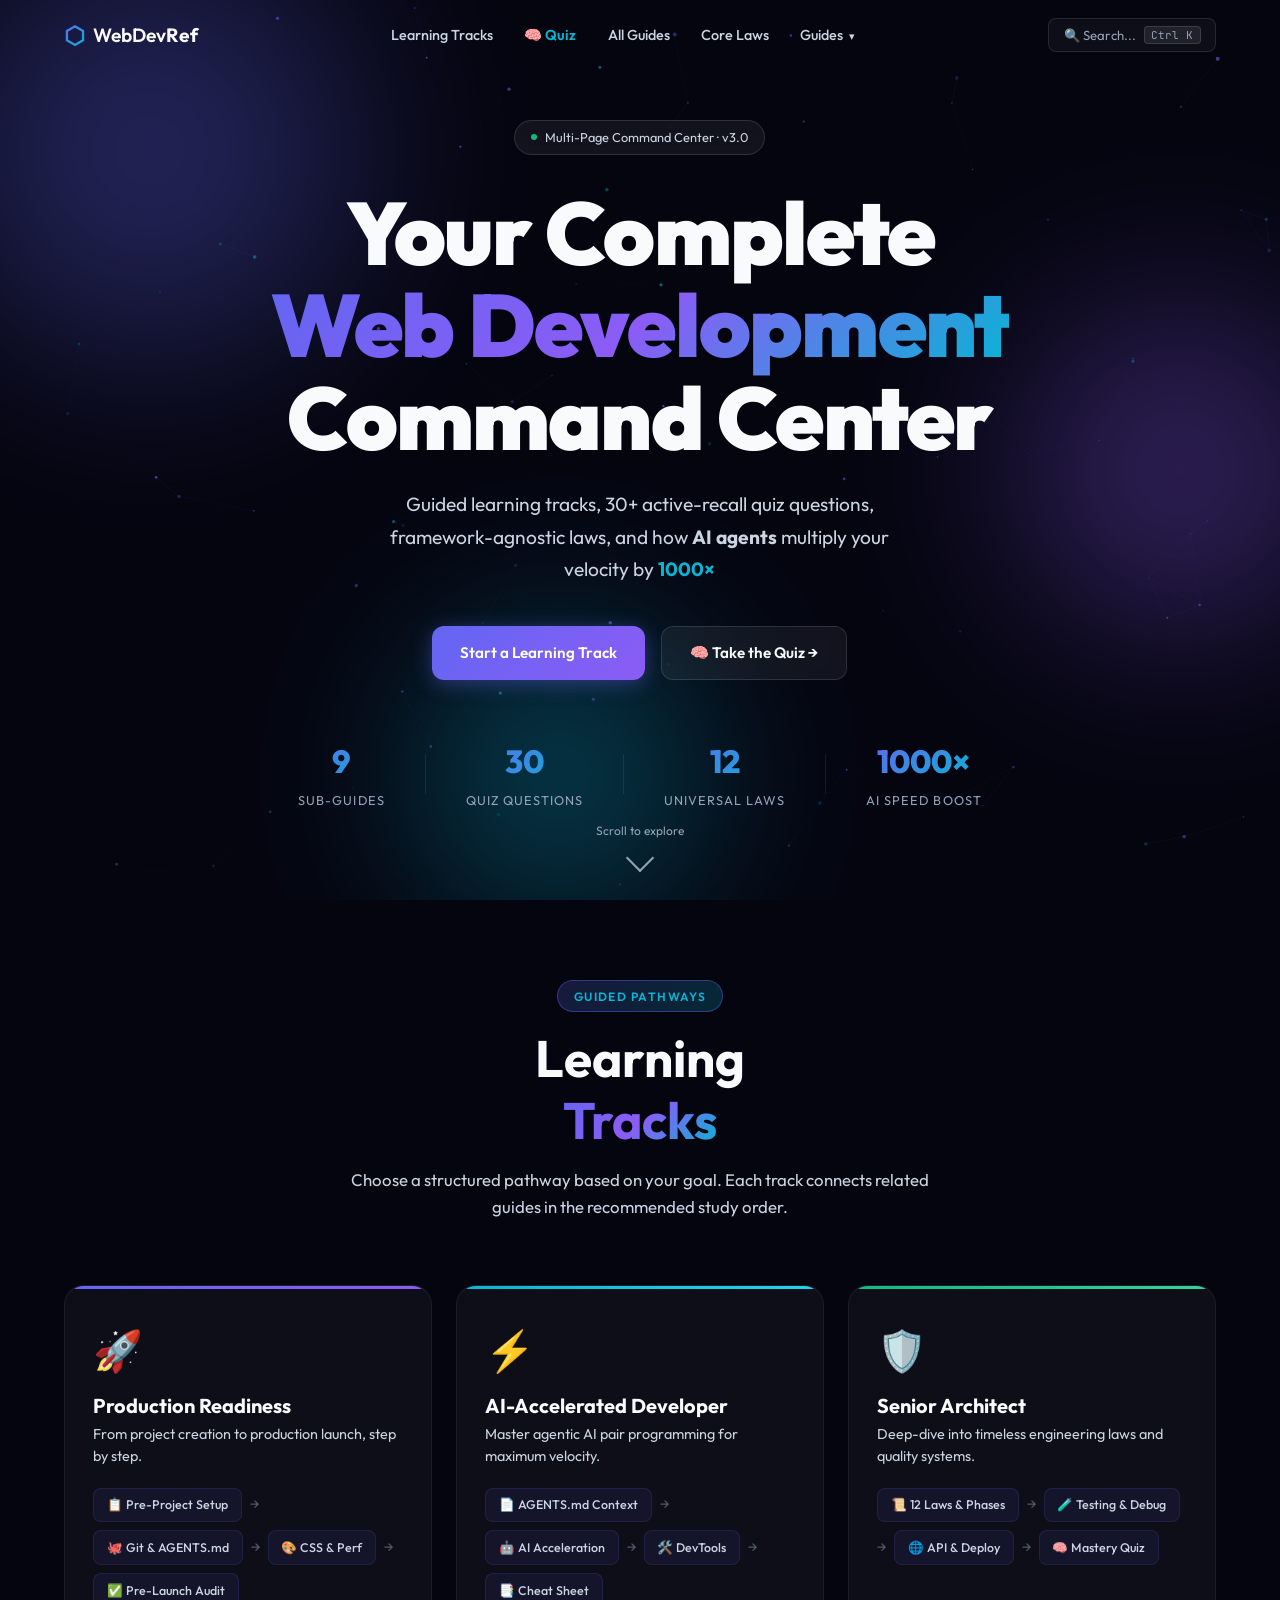
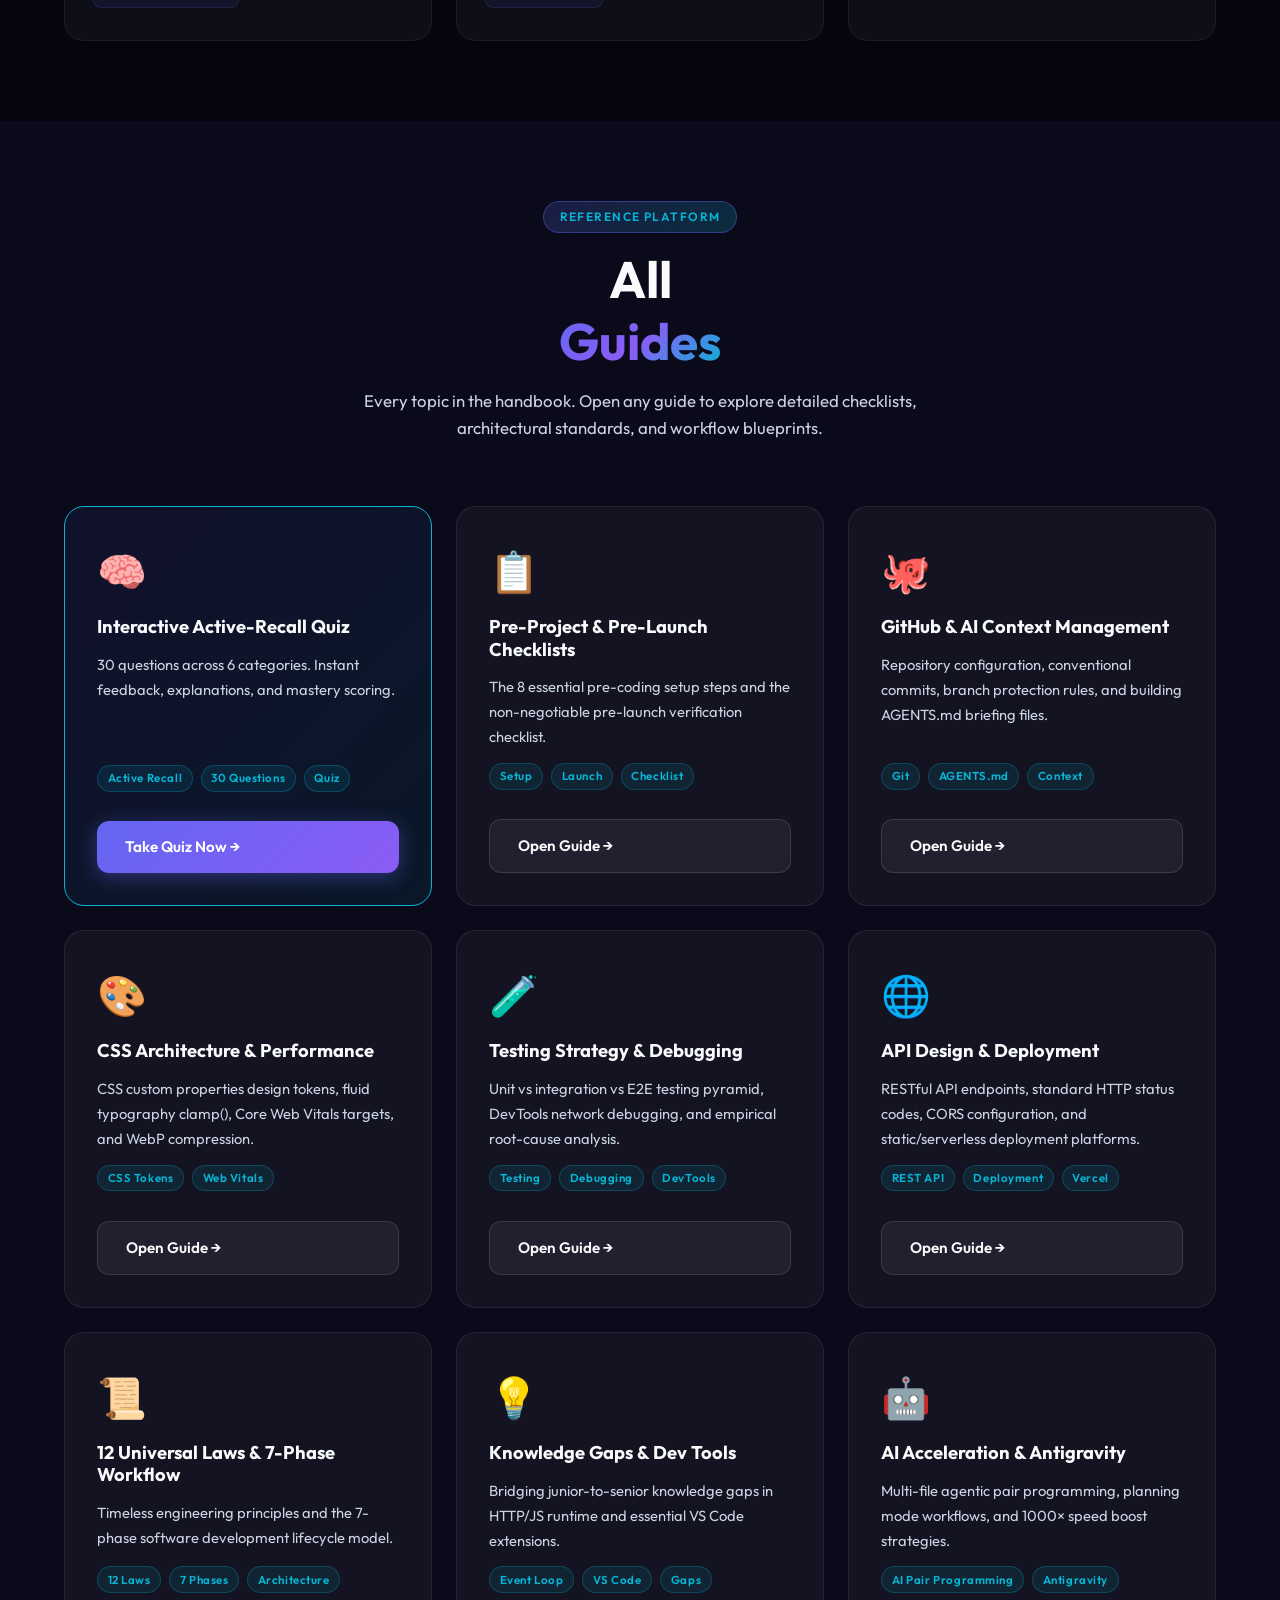
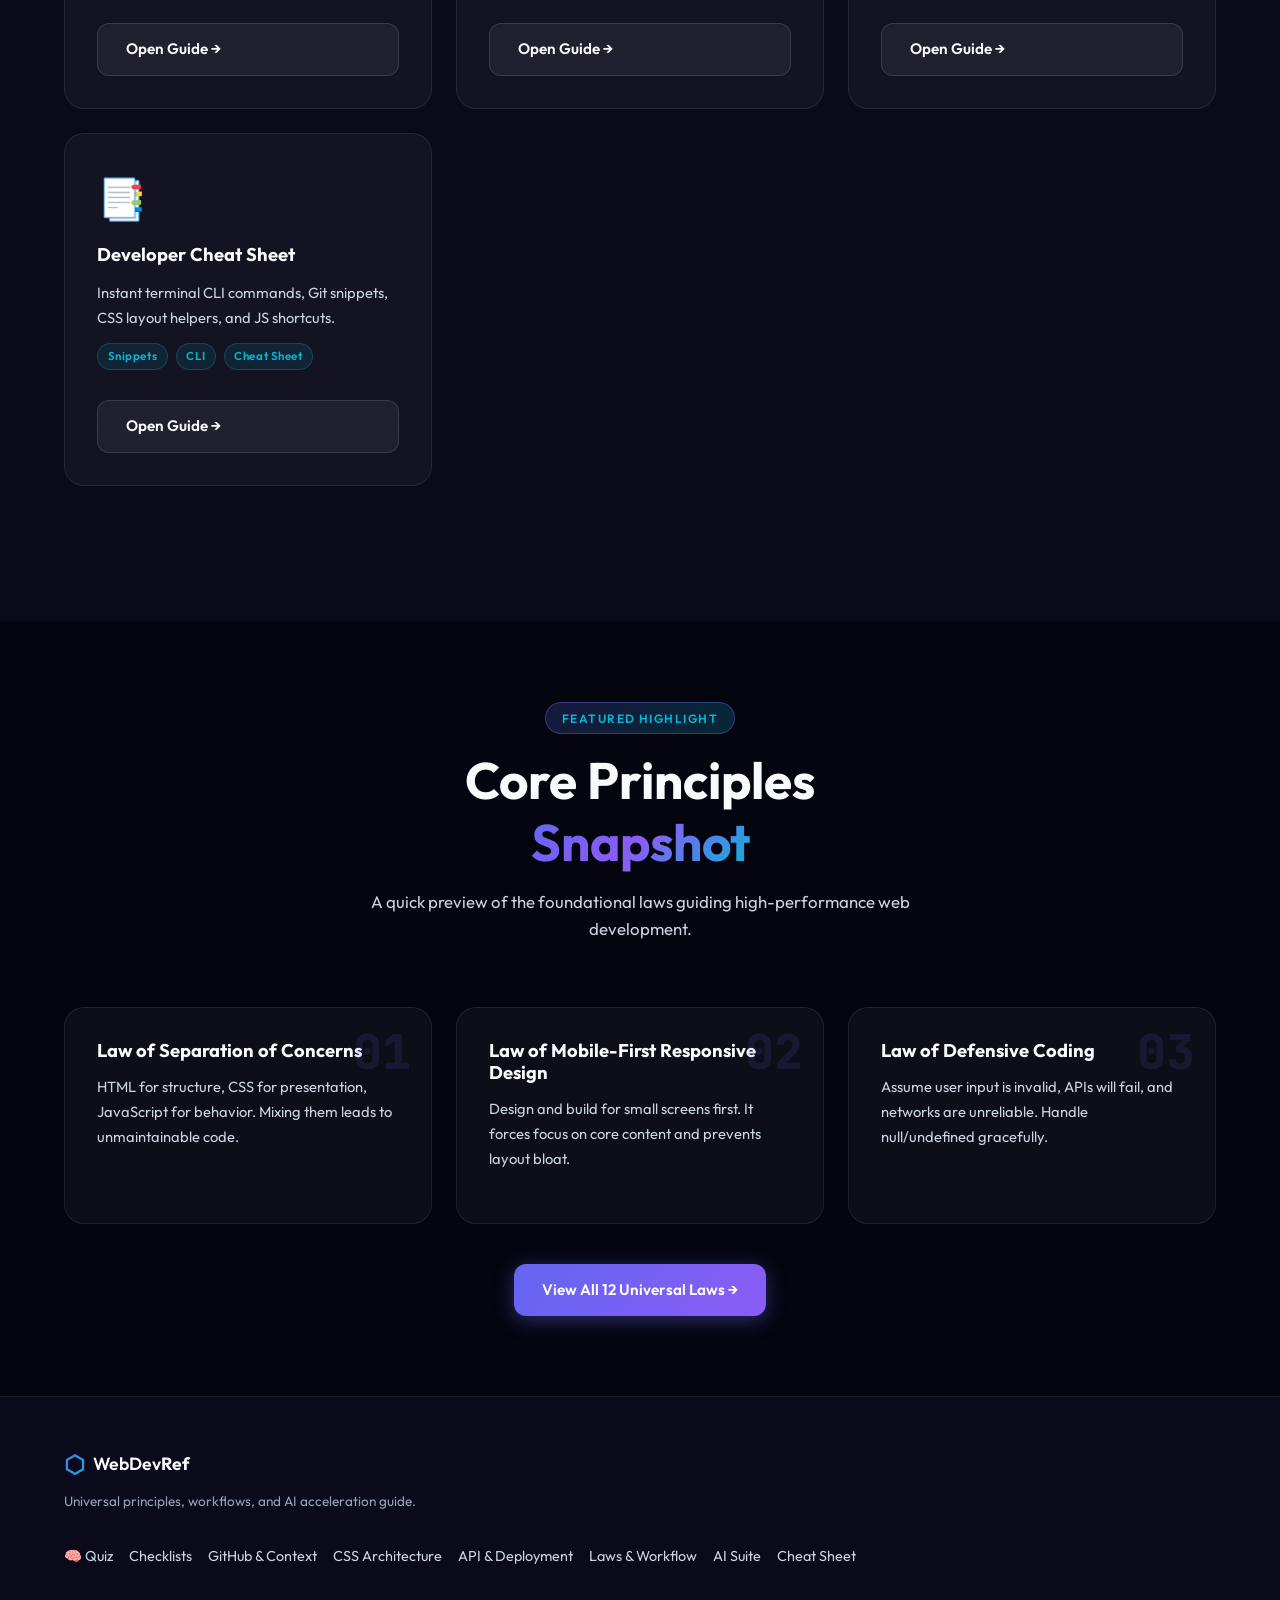
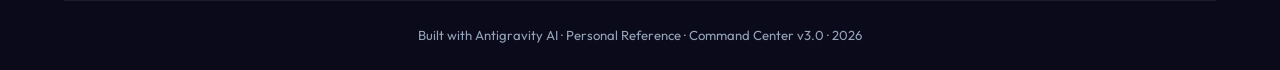
==== index.html @ d2b0ea89 "feat: IA 3.0 redesign - Learning Tracks, Command Palette (Ctrl+K), enhanced hub (fixes #17)" ====
<!DOCTYPE html>
<html lang="en">
<head>
  <meta charset="UTF-8" />
  <meta name="viewport" content="width=device-width, initial-scale=1.0" />
  <title>WebDev Reference | Your Complete Web Development Command Center</title>
  <meta name="description" content="A multi-page developer command center covering universal laws, guided learning tracks, interactive quizzes, and AI acceleration." />
  <link rel="preconnect" href="https://fonts.googleapis.com" />
  <link rel="preconnect" href="https://fonts.gstatic.com" crossorigin />
  <link href="https://fonts.googleapis.com/css2?family=Outfit:wght@300;400;500;600;700;800;900&family=JetBrains+Mono:wght@400;500;700&display=swap" rel="stylesheet" />
  <link rel="stylesheet" href="css/style.css" />
</head>
<body>

  <!-- ─── NAVIGATION ─────────────────────────────────────────────── -->
  <nav class="navbar" id="navbar">
    <div class="nav-inner">
      <a href="#hero" class="nav-logo">
        <span class="logo-icon">⬡</span>
        <span>WebDev<strong>Ref</strong></span>
      </a>
      <ul class="nav-links" id="navLinks">
        <li><a href="#tracks" class="nav-link">Learning Tracks</a></li>
        <li><a href="pages/quiz.html" class="nav-link" style="color: var(--accent-cyan); font-weight: 600;">🧠 Quiz</a></li>
        <li><a href="#directories" class="nav-link">All Guides</a></li>
        <li><a href="#highlights" class="nav-link">Core Laws</a></li>

        <li class="nav-item-dropdown">
          <a href="#" class="nav-link dropdown-toggle">Guides <span class="dropdown-arrow">▾</span></a>
          <ul class="dropdown-menu">
            <li><a href="pages/checklists.html" class="dropdown-item">Checklists</a></li>
            <li><a href="pages/github-context.html" class="dropdown-item">GitHub &amp; AI Context</a></li>
            <li><a href="pages/css-performance.html" class="dropdown-item">CSS &amp; Performance</a></li>
            <li><a href="pages/testing-debugging.html" class="dropdown-item">Testing &amp; Debugging</a></li>
            <li><a href="pages/api-deployment.html" class="dropdown-item">API &amp; Deployment</a></li>
            <li><a href="pages/laws-workflow.html" class="dropdown-item">Laws &amp; Workflow</a></li>
            <li><a href="pages/gaps-devtools.html" class="dropdown-item">Gaps &amp; DevTools</a></li>
            <li><a href="pages/ai-acceleration.html" class="dropdown-item">AI &amp; Antigravity</a></li>
            <li><a href="pages/cheatsheet.html" class="dropdown-item">Cheat Sheet</a></li>
          </ul>
        </li>
      </ul>
      <button class="cmd-palette-trigger" id="cmdPaletteTrigger" aria-label="Open Command Palette">
        <span>🔍 Search...</span>
        <kbd>Ctrl K</kbd>
      </button>
      <button class="hamburger" id="hamburger" aria-label="Toggle Menu">
        <span></span><span></span><span></span>
      </button>
    </div>
  </nav>

  <!-- ─── COMMAND PALETTE OVERLAY ─── -->
  <div class="cmd-overlay" id="cmdOverlay">
    <div class="cmd-modal">
      <div class="cmd-search-row">
        <span class="cmd-search-icon">🔍</span>
        <input type="text" id="cmdSearchInput" class="cmd-search-input" placeholder="Search guides, laws, quiz topics, cheat sheet..." autocomplete="off" />
        <kbd class="cmd-kbd-esc">Esc</kbd>
      </div>
      <div class="cmd-results" id="cmdResults">
        <!-- Dynamically populated -->
      </div>
    </div>
  </div>

  <!-- ─── HERO ──────────────────────────────────────────────────── -->
  <section class="hero" id="hero">
    <div class="hero-bg">
      <div class="hero-orb orb1"></div>
      <div class="hero-orb orb2"></div>
      <div class="hero-orb orb3"></div>
      <canvas id="particleCanvas"></canvas>
    </div>
    <div class="hero-content">
      <div class="hero-badge">
        <span class="badge-dot"></span>
        Multi-Page Command Center · v3.0
      </div>
      <h1 class="hero-title">
        Your Complete<br/>
        <span class="gradient-text">Web Development</span><br/>
        Command Center
      </h1>
      <p class="hero-subtitle">
        Guided learning tracks, 30+ active-recall quiz questions, framework-agnostic laws,
        and how <strong>AI agents</strong> multiply your velocity by <span class="highlight-num">1000×</span>
      </p>
      <div class="hero-cta">
        <a href="#tracks" class="btn btn-primary">Start a Learning Track</a>
        <a href="pages/quiz.html" class="btn btn-ghost">🧠 Take the Quiz →</a>
      </div>
      <div class="hero-stats">
        <div class="stat"><span class="stat-num">9</span><span class="stat-label">Sub-Guides</span></div>
        <div class="stat-divider"></div>
        <div class="stat"><span class="stat-num">30</span><span class="stat-label">Quiz Questions</span></div>
        <div class="stat-divider"></div>
        <div class="stat"><span class="stat-num">12</span><span class="stat-label">Universal Laws</span></div>
        <div class="stat-divider"></div>
        <div class="stat"><span class="stat-num">1000×</span><span class="stat-label">AI Speed Boost</span></div>
      </div>
    </div>
    <div class="scroll-indicator">
      <span>Scroll to explore</span>
      <div class="scroll-arrow"></div>
    </div>
  </section>

  <!-- ─── GUIDED LEARNING TRACKS ─── -->
  <section class="section" id="tracks">
    <div class="container">
      <div class="section-header">
        <span class="section-tag">Guided Pathways</span>
        <h2 class="section-title">Learning<br/><span class="gradient-text">Tracks</span></h2>
        <p class="section-subtitle">Choose a structured pathway based on your goal. Each track connects related guides in the recommended study order.</p>
      </div>

      <div class="tracks-grid">

        <div class="track-card track-production">
          <div class="track-icon">🚀</div>
          <h3 class="track-title">Production Readiness</h3>
          <p class="track-desc">From project creation to production launch, step by step.</p>
          <div class="track-steps">
            <a href="pages/checklists.html" class="track-step">📋 Pre-Project Setup</a>
            <span class="track-arrow">→</span>
            <a href="pages/github-context.html" class="track-step">🐙 Git &amp; AGENTS.md</a>
            <span class="track-arrow">→</span>
            <a href="pages/css-performance.html" class="track-step">🎨 CSS &amp; Perf</a>
            <span class="track-arrow">→</span>
            <a href="pages/checklists.html" class="track-step">✅ Pre-Launch Audit</a>
          </div>
        </div>

        <div class="track-card track-ai">
          <div class="track-icon">⚡</div>
          <h3 class="track-title">AI-Accelerated Developer</h3>
          <p class="track-desc">Master agentic AI pair programming for maximum velocity.</p>
          <div class="track-steps">
            <a href="pages/github-context.html" class="track-step">📄 AGENTS.md Context</a>
            <span class="track-arrow">→</span>
            <a href="pages/ai-acceleration.html" class="track-step">🤖 AI Acceleration</a>
            <span class="track-arrow">→</span>
            <a href="pages/gaps-devtools.html" class="track-step">🛠️ DevTools</a>
            <span class="track-arrow">→</span>
            <a href="pages/cheatsheet.html" class="track-step">📑 Cheat Sheet</a>
          </div>
        </div>

        <div class="track-card track-architect">
          <div class="track-icon">🛡️</div>
          <h3 class="track-title">Senior Architect</h3>
          <p class="track-desc">Deep-dive into timeless engineering laws and quality systems.</p>
          <div class="track-steps">
            <a href="pages/laws-workflow.html" class="track-step">📜 12 Laws &amp; Phases</a>
            <span class="track-arrow">→</span>
            <a href="pages/testing-debugging.html" class="track-step">🧪 Testing &amp; Debug</a>
            <span class="track-arrow">→</span>
            <a href="pages/api-deployment.html" class="track-step">🌐 API &amp; Deploy</a>
            <span class="track-arrow">→</span>
            <a href="pages/quiz.html" class="track-step">🧠 Mastery Quiz</a>
          </div>
        </div>

      </div>
    </div>
  </section>

  <!-- ─── TOPIC DIRECTORY HUB ────────────────────────────────────── -->
  <section class="section section-alt" id="directories">
    <div class="container">
      <div class="section-header">
        <span class="section-tag">Reference Platform</span>
        <h2 class="section-title">All<br/><span class="gradient-text">Guides</span></h2>
        <p class="section-subtitle">Every topic in the handbook. Open any guide to explore detailed checklists, architectural standards, and workflow blueprints.</p>
      </div>

      <div class="preproject-grid">

        <div class="pp-card" data-step="00" style="border-color: var(--accent-cyan); background: linear-gradient(135deg, rgba(99,102,241,0.08), rgba(6,182,212,0.08));">
          <div class="pp-icon">🧠</div>
          <h3>Interactive Active-Recall Quiz</h3>
          <p>30 questions across 6 categories. Instant feedback, explanations, and mastery scoring.</p>
          <div class="pp-tags"><span>Active Recall</span><span>30 Questions</span><span>Quiz</span></div>
          <a href="pages/quiz.html" class="btn btn-primary" style="margin-top: 1rem;">Take Quiz Now →</a>
        </div>

        <div class="pp-card" data-step="01">
          <div class="pp-icon">📋</div>
          <h3>Pre-Project &amp; Pre-Launch Checklists</h3>
          <p>The 8 essential pre-coding setup steps and the non-negotiable pre-launch verification checklist.</p>
          <div class="pp-tags"><span>Setup</span><span>Launch</span><span>Checklist</span></div>
          <a href="pages/checklists.html" class="btn btn-ghost" style="margin-top: 1rem;">Open Guide →</a>
        </div>

        <div class="pp-card" data-step="02">
          <div class="pp-icon">🐙</div>
          <h3>GitHub &amp; AI Context Management</h3>
          <p>Repository configuration, conventional commits, branch protection rules, and building AGENTS.md briefing files.</p>
          <div class="pp-tags"><span>Git</span><span>AGENTS.md</span><span>Context</span></div>
          <a href="pages/github-context.html" class="btn btn-ghost" style="margin-top: 1rem;">Open Guide →</a>
        </div>

        <div class="pp-card" data-step="03">
          <div class="pp-icon">🎨</div>
          <h3>CSS Architecture &amp; Performance</h3>
          <p>CSS custom properties design tokens, fluid typography clamp(), Core Web Vitals targets, and WebP compression.</p>
          <div class="pp-tags"><span>CSS Tokens</span><span>Web Vitals</span></div>
          <a href="pages/css-performance.html" class="btn btn-ghost" style="margin-top: 1rem;">Open Guide →</a>
        </div>

        <div class="pp-card" data-step="04">
          <div class="pp-icon">🧪</div>
          <h3>Testing Strategy &amp; Debugging</h3>
          <p>Unit vs integration vs E2E testing pyramid, DevTools network debugging, and empirical root-cause analysis.</p>
          <div class="pp-tags"><span>Testing</span><span>Debugging</span><span>DevTools</span></div>
          <a href="pages/testing-debugging.html" class="btn btn-ghost" style="margin-top: 1rem;">Open Guide →</a>
        </div>

        <div class="pp-card" data-step="05">
          <div class="pp-icon">🌐</div>
          <h3>API Design &amp; Deployment</h3>
          <p>RESTful API endpoints, standard HTTP status codes, CORS configuration, and static/serverless deployment platforms.</p>
          <div class="pp-tags"><span>REST API</span><span>Deployment</span><span>Vercel</span></div>
          <a href="pages/api-deployment.html" class="btn btn-ghost" style="margin-top: 1rem;">Open Guide →</a>
        </div>

        <div class="pp-card" data-step="06">
          <div class="pp-icon">📜</div>
          <h3>12 Universal Laws &amp; 7-Phase Workflow</h3>
          <p>Timeless engineering principles and the 7-phase software development lifecycle model.</p>
          <div class="pp-tags"><span>12 Laws</span><span>7 Phases</span><span>Architecture</span></div>
          <a href="pages/laws-workflow.html" class="btn btn-ghost" style="margin-top: 1rem;">Open Guide →</a>
        </div>

        <div class="pp-card" data-step="07">
          <div class="pp-icon">💡</div>
          <h3>Knowledge Gaps &amp; Dev Tools</h3>
          <p>Bridging junior-to-senior knowledge gaps in HTTP/JS runtime and essential VS Code extensions.</p>
          <div class="pp-tags"><span>Event Loop</span><span>VS Code</span><span>Gaps</span></div>
          <a href="pages/gaps-devtools.html" class="btn btn-ghost" style="margin-top: 1rem;">Open Guide →</a>
        </div>

        <div class="pp-card" data-step="08">
          <div class="pp-icon">🤖</div>
          <h3>AI Acceleration &amp; Antigravity</h3>
          <p>Multi-file agentic pair programming, planning mode workflows, and 1000× speed boost strategies.</p>
          <div class="pp-tags"><span>AI Pair Programming</span><span>Antigravity</span></div>
          <a href="pages/ai-acceleration.html" class="btn btn-ghost" style="margin-top: 1rem;">Open Guide →</a>
        </div>

        <div class="pp-card" data-step="09">
          <div class="pp-icon">📑</div>
          <h3>Developer Cheat Sheet</h3>
          <p>Instant terminal CLI commands, Git snippets, CSS layout helpers, and JS shortcuts.</p>
          <div class="pp-tags"><span>Snippets</span><span>CLI</span><span>Cheat Sheet</span></div>
          <a href="pages/cheatsheet.html" class="btn btn-ghost" style="margin-top: 1rem;">Open Guide →</a>
        </div>

      </div>
    </div>
  </section>

  <!-- ─── CORE LAWS HIGHLIGHT ─── -->
  <section class="section" id="highlights">
    <div class="container">
      <div class="section-header">
        <span class="section-tag">Featured Highlight</span>
        <h2 class="section-title">Core Principles<br/><span class="gradient-text">Snapshot</span></h2>
        <p class="section-subtitle">A quick preview of the foundational laws guiding high-performance web development.</p>
      </div>

      <div class="laws-grid">
        <div class="law-card">
          <div class="law-num">01</div>
          <h3>Law of Separation of Concerns</h3>
          <p>HTML for structure, CSS for presentation, JavaScript for behavior. Mixing them leads to unmaintainable code.</p>
        </div>

        <div class="law-card">
          <div class="law-num">02</div>
          <h3>Law of Mobile-First Responsive Design</h3>
          <p>Design and build for small screens first. It forces focus on core content and prevents layout bloat.</p>
        </div>

        <div class="law-card">
          <div class="law-num">03</div>
          <h3>Law of Defensive Coding</h3>
          <p>Assume user input is invalid, APIs will fail, and networks are unreliable. Handle null/undefined gracefully.</p>
        </div>
      </div>

      <div style="text-align: center; margin-top: 2.5rem;">
        <a href="pages/laws-workflow.html" class="btn btn-primary">View All 12 Universal Laws →</a>
      </div>
    </div>
  </section>

  <footer class="footer">
    <div class="container">
      <div class="footer-inner">
        <div class="footer-brand">
          <a href="#hero" class="nav-logo">
            <span class="logo-icon">⬡</span>
            <span>WebDev<strong>Ref</strong></span>
          </a>
          <p>Universal principles, workflows, and AI acceleration guide.</p>
        </div>
        <div class="footer-links">
          <a href="pages/quiz.html">🧠 Quiz</a>
          <a href="pages/checklists.html">Checklists</a>
          <a href="pages/github-context.html">GitHub &amp; Context</a>
          <a href="pages/css-performance.html">CSS Architecture</a>
          <a href="pages/api-deployment.html">API &amp; Deployment</a>
          <a href="pages/laws-workflow.html">Laws &amp; Workflow</a>
          <a href="pages/ai-acceleration.html">AI Suite</a>
          <a href="pages/cheatsheet.html">Cheat Sheet</a>
        </div>
      </div>
      <div class="footer-bottom">
        <p>Built with Antigravity AI · Personal Reference · Command Center v3.0 · <span id="year"></span></p>
      </div>
    </div>
  </footer>

  <button id="backToTop" class="back-to-top" aria-label="Back to Top">↑</button>
  <div id="toastContainer" class="toast-container"></div>
  <script src="js/script.js"></script>
</body>
</html>
---- css/style.css ----
/* ============================================================
   CSS RESET & CUSTOM PROPERTIES
   ============================================================ */
*, *::before, *::after {
  box-sizing: border-box;
  margin: 0;
  padding: 0;
}

/* Keyboard Focus Accessibility */
a:focus-visible,
button:focus-visible,
.btn:focus-visible,
.nav-link:focus-visible,
.dropdown-item:focus-visible {
  outline: 2px solid var(--accent-cyan);
  outline-offset: 3px;
  border-radius: 4px;
}

:root {
  /* Colour palette */
  --bg-primary: #050510;
  --bg-secondary: #0a0a1a;
  --bg-card: rgba(255,255,255,0.04);
  --bg-card-hover: rgba(255,255,255,0.08);
  --border: rgba(255,255,255,0.08);
  --border-hover: rgba(255,255,255,0.2);

  /* Accent gradient */
  --grad-start: #6366f1;  /* indigo */
  --grad-mid:   #8b5cf6;  /* violet */
  --grad-end:   #06b6d4;  /* cyan */

  --accent-primary: #6366f1;
  --accent-secondary: #8b5cf6;
  --accent-cyan: #06b6d4;
  --accent-green: #10b981;
  --accent-amber: #f59e0b;
  --accent-red: #ef4444;

  /* Text (WCAG AA Compliant Contrast) */
  --text-primary: #f8fafc;
  --text-secondary: #cbd5e1;
  --text-muted: #94a3b8;

  /* Spacing */
  --section-padding: 5rem 0;
  --container-width: 1200px;

  /* Radius */
  --radius-sm: 8px;
  --radius-md: 12px;
  --radius-lg: 20px;
  --radius-xl: 32px;

  /* Shadows */
  --shadow-glow: 0 0 40px rgba(99,102,241,0.15);
  --shadow-card: 0 4px 24px rgba(0,0,0,0.4);
}

html {
  scroll-behavior: smooth;
  font-size: 16px;
}

body {
  font-family: 'Outfit', sans-serif;
  background-color: var(--bg-primary);
  color: var(--text-primary);
  line-height: 1.6;
  overflow-x: hidden;
}

/* ============================================================
   TYPOGRAPHY
   ============================================================ */
h1,h2,h3,h4,h5,h6 {
  line-height: 1.2;
  font-weight: 700;
}

code {
  font-family: 'JetBrains Mono', monospace;
  background: rgba(99,102,241,0.15);
  color: var(--accent-cyan);
  padding: 2px 6px;
  border-radius: 4px;
  font-size: 0.85em;
}

.gradient-text {
  background: linear-gradient(135deg, var(--grad-start), var(--grad-mid), var(--grad-end));
  -webkit-background-clip: text;
  background-clip: text;
  -webkit-text-fill-color: transparent;
}

/* ============================================================
   LAYOUT UTILITIES
   ============================================================ */
.container {
  max-width: var(--container-width);
  margin: 0 auto;
  padding: 0 1.5rem;
}

.section {
  padding: var(--section-padding);
  position: relative;
}

.section-alt {
  background: var(--bg-secondary);
}

/* Card Equal-Height Grid Alignment */
.pp-card,
.law-card,
.perf-card,
.debug-card,
.api-card,
.deploy-env-card,
.deploy-platform-card,
.cs-card,
.gap-category,
.tool-category,
.pillar-card {
  display: flex;
  flex-direction: column;
  height: 100%;
}

.section-header {
  text-align: center;
  margin-bottom: 4rem;
}

.section-tag {
  display: inline-block;
  background: linear-gradient(135deg, rgba(99,102,241,0.2), rgba(6,182,212,0.2));
  border: 1px solid rgba(99,102,241,0.4);
  color: var(--accent-cyan);
  font-size: 0.75rem;
  font-weight: 600;
  letter-spacing: 0.12em;
  text-transform: uppercase;
  padding: 0.35rem 1rem;
  border-radius: 100px;
  margin-bottom: 1rem;
}

.section-title {
  font-size: clamp(2rem, 4vw, 3.2rem);
  margin-bottom: 1rem;
}

.section-subtitle {
  color: var(--text-secondary);
  max-width: 600px;
  margin: 0 auto;
  font-size: 1.05rem;
}

/* ============================================================
   NAVIGATION
   ============================================================ */
.navbar {
  position: fixed;
  top: 0;
  left: 0;
  right: 0;
  z-index: 1000;
  padding: 1rem 0;
  transition: background 0.3s, backdrop-filter 0.3s, border-bottom 0.3s;
}

.navbar.scrolled {
  background: rgba(5,5,16,0.85);
  backdrop-filter: blur(20px);
  border-bottom: 1px solid var(--border);
}

.nav-inner {
  max-width: var(--container-width);
  margin: 0 auto;
  padding: 0 1.5rem;
  display: flex;
  align-items: center;
  justify-content: space-between;
  gap: 2rem;
}

.nav-logo {
  text-decoration: none;
  color: var(--text-primary);
  font-size: 1.2rem;
  font-weight: 600;
  display: flex;
  align-items: center;
  gap: 0.5rem;
}

.logo-icon {
  font-size: 1.5rem;
  background: linear-gradient(135deg, var(--grad-start), var(--grad-end));
  -webkit-background-clip: text;
  background-clip: text;
  -webkit-text-fill-color: transparent;
}

.nav-links {
  display: flex;
  list-style: none;
  gap: 0.25rem;
}

.nav-link {
  text-decoration: none;
  color: var(--text-secondary);
  font-size: 0.9rem;
  font-weight: 500;
  padding: 0.5rem 0.85rem;
  border-radius: 8px;
  transition: color 0.2s, background 0.2s;
}

.nav-link:hover, .nav-link.active {
  color: var(--text-primary);
  background: rgba(255,255,255,0.07);
}

/* Quick Search Input */
.nav-search {
  position: relative;
  display: flex;
  align-items: center;
}

.nav-search input {
  background: rgba(255, 255, 255, 0.06);
  border: 1px solid var(--border);
  color: var(--text-primary);
  font-family: inherit;
  font-size: 0.85rem;
  padding: 0.45rem 0.85rem;
  border-radius: 100px;
  outline: none;
  width: 170px;
  transition: width 0.3s ease, border-color 0.3s ease, background 0.3s ease;
}

.nav-search input:focus {
  width: 220px;
  border-color: var(--accent-cyan);
  background: rgba(255, 255, 255, 0.1);
  box-shadow: 0 0 15px rgba(6, 182, 212, 0.2);
}

/* Copy Code Button */
.pp-code-block, pre {
  position: relative;
}

.copy-code-btn {
  position: absolute;
  top: 0.5rem;
  right: 0.5rem;
  background: rgba(255, 255, 255, 0.08);
  border: 1px solid var(--border);
  color: var(--text-secondary);
  font-size: 0.72rem;
  font-family: inherit;
  padding: 0.25rem 0.6rem;
  border-radius: 6px;
  cursor: pointer;
  transition: background 0.2s, color 0.2s, border-color 0.2s;
  z-index: 5;
}

.copy-code-btn:hover {
  background: rgba(99, 102, 241, 0.2);
  color: var(--text-primary);
  border-color: var(--accent-primary);
}

.copy-code-btn.copied {
  background: rgba(16, 185, 129, 0.2);
  color: var(--accent-green);
  border-color: var(--accent-green);
}

/* Floating Back to Top Button */
.back-to-top {
  position: fixed;
  bottom: 2rem;
  right: 2rem;
  width: 44px;
  height: 44px;
  border-radius: 50%;
  background: rgba(10, 10, 26, 0.9);
  backdrop-filter: blur(15px);
  border: 1px solid var(--border);
  color: var(--accent-cyan);
  font-size: 1.25rem;
  font-weight: 700;
  cursor: pointer;
  display: flex;
  align-items: center;
  justify-content: center;
  opacity: 0;
  visibility: hidden;
  transform: translateY(15px);
  transition: opacity 0.3s ease, transform 0.3s ease, border-color 0.3s ease, background 0.3s ease;
  z-index: 999;
  box-shadow: 0 4px 20px rgba(0,0,0,0.5);
}

.back-to-top.visible {
  opacity: 1;
  visibility: visible;
  transform: translateY(0);
}

.back-to-top:hover {
  border-color: var(--accent-cyan);
  background: rgba(6, 182, 212, 0.15);
  box-shadow: var(--shadow-glow);
}

/* Toast Notifications */
.toast-container {
  position: fixed;
  bottom: 2rem;
  left: 2rem;
  display: flex;
  flex-direction: column;
  gap: 0.5rem;
  z-index: 2000;
  pointer-events: none;
}

.toast {
  background: rgba(10, 10, 26, 0.95);
  backdrop-filter: blur(20px);
  border: 1px solid var(--accent-cyan);
  color: var(--text-primary);
  font-size: 0.88rem;
  padding: 0.65rem 1.25rem;
  border-radius: 10px;
  box-shadow: 0 10px 30px rgba(0,0,0,0.5);
  animation: toastIn 0.3s cubic-bezier(0.4, 0, 0.2, 1);
  display: flex;
  align-items: center;
  gap: 0.5rem;
}

@keyframes toastIn {
  from { opacity: 0; transform: translateY(20px); }
  to { opacity: 1; transform: translateY(0); }
}

/* Dropdown Menu Styles */
.nav-item-dropdown {
  position: relative;
}

.dropdown-arrow {
  display: inline-block;
  font-size: 0.75em;
  margin-left: 0.2rem;
  transition: transform 0.2s ease;
}

.nav-item-dropdown:hover .dropdown-arrow {
  transform: rotate(180deg);
}

.dropdown-menu {
  position: absolute;
  top: 100%;
  left: 0;
  min-width: 210px;
  background: rgba(10, 10, 26, 0.96);
  backdrop-filter: blur(20px);
  -webkit-backdrop-filter: blur(20px);
  border: 1px solid var(--border);
  border-radius: var(--radius-md);
  padding: 0.5rem;
  list-style: none;
  display: flex;
  flex-direction: column;
  gap: 0.25rem;
  opacity: 0;
  visibility: hidden;
  transform: translateY(10px);
  transition: opacity 0.25s ease, transform 0.25s ease, visibility 0.25s ease;
  box-shadow: 0 10px 30px rgba(0,0,0,0.5);
  z-index: 1050;
}

.nav-item-dropdown:hover .dropdown-menu,
.nav-item-dropdown:focus-within .dropdown-menu {
  opacity: 1;
  visibility: visible;
  transform: translateY(0);
}

.dropdown-item {
  display: block;
  padding: 0.5rem 0.85rem;
  color: var(--text-secondary);
  text-decoration: none;
  font-size: 0.88rem;
  font-weight: 500;
  border-radius: 6px;
  transition: color 0.2s, background 0.2s;
}

.dropdown-item:hover {
  color: var(--text-primary);
  background: rgba(255,255,255,0.08);
}

.hamburger {
  display: none;
  flex-direction: column;
  justify-content: center;
  gap: 5px;
  background: rgba(255,255,255,0.05);
  border: 1px solid var(--border);
  border-radius: 8px;
  cursor: pointer;
  padding: 8px;
  z-index: 1051;
  width: 40px;
  height: 40px;
  transition: background 0.2s, border-color 0.2s;
}

.hamburger:hover {
  background: rgba(255,255,255,0.1);
  border-color: var(--border-hover);
}

.hamburger span {
  display: block;
  width: 20px;
  height: 2px;
  background: var(--text-primary);
  border-radius: 2px;
  transition: transform 0.3s ease, opacity 0.3s ease;
}

.hamburger.active span:nth-child(1) {
  transform: translateY(7px) rotate(45deg);
}
.hamburger.active span:nth-child(2) {
  opacity: 0;
}
.hamburger.active span:nth-child(3) {
  transform: translateY(-7px) rotate(-45deg);
}

/* ============================================================
   HERO SECTION
   ============================================================ */
.hero {
  min-height: 100vh;
  display: flex;
  flex-direction: column;
  align-items: center;
  justify-content: center;
  position: relative;
  overflow: hidden;
  text-align: center;
  padding: 6rem 1.5rem 4rem;
}

.hero-bg {
  position: absolute;
  inset: 0;
  overflow: hidden;
  pointer-events: none;
}

.hero-orb {
  position: absolute;
  border-radius: 50%;
  filter: blur(80px);
  opacity: 0.4;
  animation: orbFloat 12s ease-in-out infinite;
}

.orb1 {
  width: 500px;
  height: 500px;
  background: radial-gradient(circle, #6366f1, transparent);
  top: -100px;
  left: -100px;
  animation-delay: 0s;
}

.orb2 {
  width: 400px;
  height: 400px;
  background: radial-gradient(circle, #8b5cf6, transparent);
  top: 30%;
  right: -100px;
  animation-delay: -4s;
}

.orb3 {
  width: 350px;
  height: 350px;
  background: radial-gradient(circle, #06b6d4, transparent);
  bottom: -50px;
  left: 30%;
  animation-delay: -8s;
}

@keyframes orbFloat {
  0%, 100% { transform: translate(0, 0) scale(1); }
  33% { transform: translate(30px, -30px) scale(1.05); }
  66% { transform: translate(-20px, 20px) scale(0.95); }
}

#particleCanvas {
  position: absolute;
  inset: 0;
  width: 100%;
  height: 100%;
}

.hero-content {
  position: relative;
  z-index: 1;
  max-width: 800px;
}

.hero-badge {
  display: inline-flex;
  align-items: center;
  gap: 0.5rem;
  background: rgba(255,255,255,0.06);
  border: 1px solid rgba(255,255,255,0.12);
  padding: 0.4rem 1rem;
  border-radius: 100px;
  font-size: 0.8rem;
  color: var(--text-secondary);
  margin-bottom: 2rem;
  backdrop-filter: blur(10px);
}

.badge-dot {
  width: 6px;
  height: 6px;
  background: var(--accent-green);
  border-radius: 50%;
  animation: pulse 2s ease-in-out infinite;
}

@keyframes pulse {
  0%, 100% { opacity: 1; transform: scale(1); }
  50% { opacity: 0.5; transform: scale(0.8); }
}

.hero-title {
  font-size: clamp(2.8rem, 7vw, 5.5rem);
  font-weight: 900;
  line-height: 1.05;
  margin-bottom: 1.5rem;
  letter-spacing: -0.02em;
}

.hero-subtitle {
  font-size: clamp(1rem, 2vw, 1.2rem);
  color: var(--text-secondary);
  max-width: 560px;
  margin: 0 auto 2.5rem;
  line-height: 1.7;
}

.highlight-num {
  color: var(--accent-cyan);
  font-weight: 700;
}

.hero-cta {
  display: flex;
  gap: 1rem;
  justify-content: center;
  flex-wrap: wrap;
  margin-bottom: 3.5rem;
}

.btn {
  display: inline-flex;
  align-items: center;
  gap: 0.5rem;
  text-decoration: none;
  font-weight: 600;
  font-size: 0.95rem;
  padding: 0.85rem 1.75rem;
  border-radius: 12px;
  transition: all 0.25s;
  cursor: pointer;
  border: none;
}

.btn-primary {
  background: linear-gradient(135deg, var(--grad-start), var(--grad-mid));
  color: white;
  box-shadow: 0 4px 20px rgba(99,102,241,0.4);
}

.btn-primary:hover {
  transform: translateY(-2px);
  box-shadow: 0 8px 30px rgba(99,102,241,0.5);
}

.btn-ghost {
  background: rgba(255,255,255,0.06);
  border: 1px solid rgba(255,255,255,0.12);
  color: var(--text-primary);
  backdrop-filter: blur(10px);
}

.btn-ghost:hover {
  background: rgba(255,255,255,0.1);
  border-color: rgba(255,255,255,0.25);
  transform: translateY(-2px);
}

.hero-stats {
  display: flex;
  align-items: center;
  justify-content: center;
  gap: 2.5rem;
  flex-wrap: wrap;
}

.stat { text-align: center; }

.stat-num {
  display: block;
  font-size: 2rem;
  font-weight: 800;
  background: linear-gradient(135deg, var(--grad-start), var(--grad-end));
  -webkit-background-clip: text;
  background-clip: text;
  -webkit-text-fill-color: transparent;
}

.stat-label {
  font-size: 0.8rem;
  color: var(--text-muted);
  text-transform: uppercase;
  letter-spacing: 0.08em;
}

.stat-divider {
  width: 1px;
  height: 40px;
  background: var(--border);
}

.scroll-indicator {
  position: absolute;
  bottom: 2rem;
  left: 50%;
  transform: translateX(-50%);
  display: flex;
  flex-direction: column;
  align-items: center;
  gap: 0.5rem;
  color: var(--text-muted);
  font-size: 0.75rem;
}

.scroll-arrow {
  width: 20px;
  height: 20px;
  border-right: 2px solid var(--text-muted);
  border-bottom: 2px solid var(--text-muted);
  transform: rotate(45deg);
  animation: scrollBounce 1.5s ease-in-out infinite;
}

@keyframes scrollBounce {
  0%, 100% { transform: rotate(45deg) translateY(0); }
  50% { transform: rotate(45deg) translateY(5px); }
}

/* ============================================================
   LAWS GRID
   ============================================================ */
.laws-grid {
  display: grid;
  grid-template-columns: repeat(auto-fill, minmax(340px, 1fr));
  gap: 1.5rem;
}

.law-card {
  background: var(--bg-card);
  border: 1px solid var(--border);
  border-radius: var(--radius-lg);
  padding: 2rem;
  position: relative;
  overflow: hidden;
  transition: all 0.3s;
  cursor: default;
}

.law-card::before {
  content: '';
  position: absolute;
  inset: 0;
  background: linear-gradient(135deg, rgba(99,102,241,0.05), rgba(6,182,212,0.05));
  opacity: 0;
  transition: opacity 0.3s;
}

.law-card:hover {
  border-color: rgba(99,102,241,0.4);
  transform: translateY(-4px);
  box-shadow: var(--shadow-glow), var(--shadow-card);
}

.law-card:hover::before {
  opacity: 1;
}

.law-num {
  position: absolute;
  top: 1.25rem;
  right: 1.25rem;
  font-size: 3rem;
  font-weight: 900;
  color: rgba(99,102,241,0.12);
  font-family: 'JetBrains Mono', monospace;
  line-height: 1;
}

.law-icon {
  font-size: 2.5rem;
  margin-bottom: 1rem;
  display: block;
}

.law-card h3 {
  font-size: 1.15rem;
  margin-bottom: 0.75rem;
  color: var(--text-primary);
}

.law-card p {
  color: var(--text-secondary);
  font-size: 0.92rem;
  line-height: 1.7;
  margin-bottom: 1.25rem;
}

.law-tags {
  display: flex;
  gap: 0.5rem;
  flex-wrap: wrap;
}

.law-tags span {
  font-size: 0.72rem;
  font-weight: 600;
  letter-spacing: 0.05em;
  color: var(--accent-cyan);
  background: rgba(6,182,212,0.1);
  border: 1px solid rgba(6,182,212,0.25);
  padding: 0.2rem 0.6rem;
  border-radius: 100px;
}

/* ============================================================
   WORKFLOW TIMELINE
   ============================================================ */
.workflow-timeline {
  display: flex;
  flex-direction: column;
  gap: 0;
  position: relative;
  max-width: 860px;
  margin: 0 auto;
}

.workflow-timeline::before {
  content: '';
  position: absolute;
  left: 40px;
  top: 0;
  bottom: 0;
  width: 2px;
  background: linear-gradient(180deg, var(--grad-start), var(--grad-mid), var(--grad-end));
  opacity: 0.4;
}

.phase-card {
  display: grid;
  grid-template-columns: auto 1fr;
  grid-template-rows: auto auto auto auto;
  gap: 0.5rem 1.5rem;
  padding: 2rem 0 2rem 5rem;
  position: relative;
}

.phase-connector {
  position: absolute;
  left: 33px;
  top: 2.5rem;
  width: 16px;
  height: 16px;
  border-radius: 50%;
  background: linear-gradient(135deg, var(--grad-start), var(--grad-end));
  z-index: 1;
  box-shadow: 0 0 12px rgba(99,102,241,0.5);
}

.phase-badge {
  grid-column: 1 / -1;
  display: inline-flex;
  align-items: center;
  font-size: 0.72rem;
  font-weight: 700;
  letter-spacing: 0.1em;
  text-transform: uppercase;
  color: var(--accent-primary);
  background: rgba(99,102,241,0.1);
  border: 1px solid rgba(99,102,241,0.25);
  padding: 0.2rem 0.7rem;
  border-radius: 100px;
  width: fit-content;
  margin-bottom: 0.25rem;
}

.phase-icon {
  font-size: 1.75rem;
}

.phase-card h3 {
  font-size: 1.2rem;
  color: var(--text-primary);
  align-self: center;
}

.phase-card p {
  grid-column: 1 / -1;
  color: var(--text-secondary);
  font-size: 0.92rem;
  line-height: 1.7;
}

.phase-checklist {
  grid-column: 1 / -1;
  list-style: none;
  display: grid;
  grid-template-columns: repeat(auto-fill, minmax(220px, 1fr));
  gap: 0.4rem;
}

.phase-checklist li {
  font-size: 0.85rem;
  color: var(--text-secondary);
  display: flex;
  align-items: center;
  gap: 0.5rem;
}

.phase-checklist li::before {
  content: '✓';
  color: var(--accent-green);
  font-weight: 700;
  font-size: 0.9rem;
  flex-shrink: 0;
}

.phase-output {
  grid-column: 1 / -1;
  display: flex;
  align-items: center;
  gap: 0.5rem;
  font-size: 0.85rem;
  font-weight: 600;
  color: var(--accent-cyan);
  margin-top: 0.25rem;
  padding-top: 0.75rem;
  border-top: 1px solid var(--border);
}

/* ============================================================
   KNOWLEDGE GAPS
   ============================================================ */
.gaps-grid {
  display: grid;
  grid-template-columns: repeat(auto-fill, minmax(360px, 1fr));
  gap: 2rem;
}

.gap-category {
  background: var(--bg-card);
  border: 1px solid var(--border);
  border-radius: var(--radius-lg);
  overflow: hidden;
  transition: border-color 0.3s;
}

.gap-category:hover {
  border-color: rgba(99,102,241,0.3);
}

.gap-cat-header {
  display: flex;
  align-items: center;
  gap: 1rem;
  padding: 1.25rem 1.5rem;
  background: rgba(255,255,255,0.03);
  border-bottom: 1px solid var(--border);
}

.gap-cat-icon {
  font-size: 1.75rem;
}

.gap-cat-header h3 {
  font-size: 1.05rem;
}

.gap-items {
  padding: 0.75rem;
  display: flex;
  flex-direction: column;
  gap: 0.5rem;
}

.gap-item {
  padding: 1rem 1.25rem;
  border-radius: var(--radius-sm);
  background: rgba(255,255,255,0.02);
  border: 1px solid transparent;
  transition: background 0.2s, border-color 0.2s;
}

.gap-item:hover {
  background: rgba(255,255,255,0.05);
  border-color: var(--border);
}

.gap-level {
  display: inline-block;
  font-size: 0.65rem;
  font-weight: 700;
  letter-spacing: 0.08em;
  text-transform: uppercase;
  padding: 0.15rem 0.55rem;
  border-radius: 100px;
  margin-bottom: 0.35rem;
}

.level-high {
  background: rgba(239,68,68,0.15);
  color: #ef4444;
  border: 1px solid rgba(239,68,68,0.3);
}

.level-med {
  background: rgba(245,158,11,0.15);
  color: #f59e0b;
  border: 1px solid rgba(245,158,11,0.3);
}

.level-low {
  background: rgba(16,185,129,0.15);
  color: #10b981;
  border: 1px solid rgba(16,185,129,0.3);
}

.gap-item h4 {
  font-size: 0.95rem;
  margin-bottom: 0.35rem;
}

.gap-item p {
  font-size: 0.85rem;
  color: var(--text-secondary);
  line-height: 1.65;
}

/* ============================================================
   AI ACCELERATION SECTION
   ============================================================ */
.section-ai {
  background: linear-gradient(180deg, var(--bg-primary) 0%, #08081a 50%, var(--bg-primary) 100%);
}

.ai-velocity-banner {
  display: grid;
  grid-template-columns: repeat(4, 1fr);
  gap: 1px;
  background: var(--border);
  border-radius: var(--radius-lg);
  overflow: hidden;
  margin-bottom: 3.5rem;
  border: 1px solid var(--border);
}

.velocity-item {
  background: var(--bg-card);
  padding: 2rem 1.5rem;
  text-align: center;
  transition: background 0.3s;
}

.velocity-item:hover {
  background: var(--bg-card-hover);
}

.velocity-num {
  display: block;
  font-size: clamp(1.8rem, 3vw, 2.8rem);
  font-weight: 900;
  background: linear-gradient(135deg, var(--grad-start), var(--grad-end));
  -webkit-background-clip: text;
  background-clip: text;
  -webkit-text-fill-color: transparent;
  margin-bottom: 0.5rem;
}

.velocity-label {
  font-size: 0.8rem;
  color: var(--text-secondary);
  text-transform: uppercase;
  letter-spacing: 0.06em;
}

.ai-pillars {
  display: grid;
  grid-template-columns: repeat(auto-fill, minmax(340px, 1fr));
  gap: 1.5rem;
  margin-bottom: 3.5rem;
}

.pillar-card {
  background: var(--bg-card);
  border: 1px solid var(--border);
  border-radius: var(--radius-lg);
  padding: 2rem;
  transition: all 0.3s;
  position: relative;
  overflow: hidden;
}

.pillar-card::after {
  content: '';
  position: absolute;
  bottom: 0;
  left: 0;
  right: 0;
  height: 3px;
  opacity: 0;
  transition: opacity 0.3s;
}

.pillar-1::after { background: linear-gradient(90deg, #6366f1, #8b5cf6); }
.pillar-2::after { background: linear-gradient(90deg, #8b5cf6, #06b6d4); }
.pillar-3::after { background: linear-gradient(90deg, #06b6d4, #10b981); }
.pillar-4::after { background: linear-gradient(90deg, #10b981, #f59e0b); }
.pillar-5::after { background: linear-gradient(90deg, #f59e0b, #ef4444); }
.pillar-6::after { background: linear-gradient(90deg, #ef4444, #6366f1); }

.pillar-card:hover {
  transform: translateY(-4px);
  border-color: rgba(99,102,241,0.35);
  box-shadow: var(--shadow-glow);
}

.pillar-card:hover::after {
  opacity: 1;
}

.pillar-icon {
  font-size: 2.5rem;
  margin-bottom: 1rem;
  display: block;
}

.pillar-card h3 {
  font-size: 1.1rem;
  margin-bottom: 0.75rem;
}

.pillar-card p {
  color: var(--text-secondary);
  font-size: 0.9rem;
  line-height: 1.7;
  margin-bottom: 1.25rem;
}

.pillar-examples {
  display: flex;
  flex-wrap: wrap;
  gap: 0.5rem;
}

.example-chip {
  font-size: 0.72rem;
  font-weight: 500;
  padding: 0.3rem 0.75rem;
  border-radius: 100px;
  background: rgba(99,102,241,0.12);
  border: 1px solid rgba(99,102,241,0.25);
  color: var(--text-secondary);
  transition: background 0.2s, color 0.2s;
}

.pillar-card:hover .example-chip {
  background: rgba(99,102,241,0.2);
  color: var(--text-primary);
}

/* AI Comparison Table */
.ai-workflow-table {
  background: var(--bg-card);
  border: 1px solid var(--border);
  border-radius: var(--radius-lg);
  overflow: hidden;
}

.ai-workflow-table h3 {
  padding: 1.5rem 2rem;
  font-size: 1.2rem;
  border-bottom: 1px solid var(--border);
}

.table-wrapper {
  overflow-x: auto;
  -webkit-overflow-scrolling: touch;
}

table {
  width: 100%;
  border-collapse: collapse;
}

thead th {
  padding: 1rem 1.5rem;
  text-align: left;
  font-size: 0.8rem;
  font-weight: 700;
  letter-spacing: 0.06em;
  text-transform: uppercase;
  color: var(--text-muted);
  background: rgba(255,255,255,0.02);
  border-bottom: 1px solid var(--border);
}

tbody td {
  padding: 1rem 1.5rem;
  font-size: 0.9rem;
  color: var(--text-secondary);
  border-bottom: 1px solid rgba(255,255,255,0.04);
}

tbody tr:last-child td {
  border-bottom: none;
}

tbody tr:hover td {
  background: rgba(255,255,255,0.03);
}

.gain {
  font-weight: 700;
  color: var(--accent-green) !important;
  font-family: 'JetBrains Mono', monospace;
}

/* ============================================================
   ANTIGRAVITY SECTION
   ============================================================ */
.ag-hero-block {
  display: flex;
  align-items: center;
  gap: 2.5rem;
  background: linear-gradient(135deg, rgba(99,102,241,0.08), rgba(6,182,212,0.08));
  border: 1px solid rgba(99,102,241,0.25);
  border-radius: var(--radius-xl);
  padding: 2.5rem 3rem;
  margin-bottom: 3rem;
}

.ag-logo {
  font-size: 5rem;
  flex-shrink: 0;
  background: linear-gradient(135deg, var(--grad-start), var(--grad-end));
  -webkit-background-clip: text;
  background-clip: text;
  -webkit-text-fill-color: transparent;
  line-height: 1;
}

.ag-hero-text h3 {
  font-size: 1.5rem;
  margin-bottom: 0.75rem;
}

.ag-hero-text p {
  color: var(--text-secondary);
  line-height: 1.75;
  font-size: 0.97rem;
}

.ag-principles {
  display: flex;
  flex-direction: column;
  gap: 0;
  margin-bottom: 3rem;
}

.ag-principle {
  display: grid;
  grid-template-columns: 80px 1fr;
  gap: 2rem;
  padding: 2rem 0;
  border-bottom: 1px solid var(--border);
  transition: background 0.2s;
}

.ag-principle:last-child {
  border-bottom: none;
}

.ag-principle:hover {
  background: rgba(255,255,255,0.02);
  border-radius: var(--radius-md);
  padding-left: 1rem;
  padding-right: 1rem;
}

.ag-principle-num {
  font-size: 2.5rem;
  font-weight: 900;
  font-family: 'JetBrains Mono', monospace;
  color: rgba(99,102,241,0.3);
  line-height: 1;
  padding-top: 0.25rem;
}

.ag-principle-content h3 {
  font-size: 1.1rem;
  margin-bottom: 0.6rem;
}

.ag-principle-content p {
  color: var(--text-secondary);
  font-size: 0.92rem;
  line-height: 1.7;
  margin-bottom: 1rem;
}

.ag-tip {
  background: rgba(99,102,241,0.08);
  border: 1px solid rgba(99,102,241,0.2);
  border-left: 3px solid var(--accent-primary);
  padding: 0.85rem 1.1rem;
  border-radius: 0 var(--radius-sm) var(--radius-sm) 0;
  font-size: 0.87rem;
  color: var(--text-secondary);
  line-height: 1.6;
}

.ag-tip span {
  color: var(--accent-primary);
  font-weight: 700;
  margin-right: 0.25rem;
}

/* Best Practices */
.ag-best-practices {
  background: var(--bg-card);
  border: 1px solid var(--border);
  border-radius: var(--radius-lg);
  overflow: hidden;
}

.ag-best-practices h3 {
  padding: 1.5rem 2rem;
  border-bottom: 1px solid var(--border);
  font-size: 1.2rem;
}

.bp-grid {
  display: grid;
  grid-template-columns: 1fr 1fr;
  gap: 0;
}

.bp-card {
  padding: 2rem;
}

.bp-card:first-child {
  border-right: 1px solid var(--border);
}

.bp-label {
  font-size: 0.85rem;
  font-weight: 700;
  margin-bottom: 1rem;
}

.bp-card ul {
  list-style: none;
  display: flex;
  flex-direction: column;
  gap: 0.7rem;
}

.bp-card ul li {
  font-size: 0.9rem;
  color: var(--text-secondary);
  padding-left: 1.25rem;
  position: relative;
  line-height: 1.5;
}

.bp-do li::before {
  content: '✓';
  position: absolute;
  left: 0;
  color: var(--accent-green);
  font-weight: 700;
}

.bp-dont li::before {
  content: '✗';
  position: absolute;
  left: 0;
  color: var(--accent-red);
  font-weight: 700;
}

/* ============================================================
   CHEAT SHEET
   ============================================================ */
.cheatsheet-grid {
  display: grid;
  grid-template-columns: repeat(auto-fill, minmax(340px, 1fr));
  gap: 1.5rem;
}

.cs-card {
  background: var(--bg-card);
  border: 1px solid var(--border);
  border-radius: var(--radius-lg);
  padding: 1.75rem;
  transition: all 0.3s;
}

.cs-card:hover {
  border-color: rgba(99,102,241,0.35);
  transform: translateY(-3px);
  box-shadow: var(--shadow-card);
}

.cs-card h3 {
  font-size: 1rem;
  margin-bottom: 1.25rem;
  padding-bottom: 1rem;
  border-bottom: 1px solid var(--border);
}

.cs-card ul {
  list-style: none;
  display: flex;
  flex-direction: column;
  gap: 0.65rem;
}

.cs-card li {
  font-size: 0.88rem;
  color: var(--text-secondary);
  padding-left: 1.1rem;
  position: relative;
  line-height: 1.5;
}

.cs-card li::before {
  content: '▸';
  position: absolute;
  left: 0;
  color: var(--accent-primary);
  font-size: 0.8rem;
}

/* ============================================================
   FOOTER
   ============================================================ */
.footer {
  background: var(--bg-secondary);
  border-top: 1px solid var(--border);
  padding: 3rem 0 1.5rem;
}

.footer-inner {
  display: flex;
  align-items: flex-start;
  justify-content: space-between;
  gap: 2rem;
  flex-wrap: wrap;
  margin-bottom: 2rem;
}

.footer-brand {
  display: flex;
  flex-direction: column;
  gap: 0.5rem;
}

.footer-brand > :first-child {
  display: flex;
  align-items: center;
  gap: 0.5rem;
  font-size: 1.1rem;
  font-weight: 600;
}

.footer-brand p {
  color: var(--text-muted);
  font-size: 0.85rem;
}

.footer-links {
  display: flex;
  gap: 1rem;
  flex-wrap: wrap;
  align-items: center;
}

.footer-links a {
  color: var(--text-secondary);
  text-decoration: none;
  font-size: 0.9rem;
  transition: color 0.2s;
}

.footer-links a:hover {
  color: var(--text-primary);
}

.footer-bottom {
  padding-top: 1.5rem;
  border-top: 1px solid var(--border);
  text-align: center;
  color: var(--text-muted);
  font-size: 0.82rem;
}

/* ============================================================
   SCROLL REVEAL ANIMATION
   ============================================================ */
.reveal {
  opacity: 0;
  transform: translateY(30px);
  transition: opacity 0.6s ease, transform 0.6s ease;
}

.reveal.visible {
  opacity: 1;
  transform: translateY(0);
}

/* ============================================================
   RESPONSIVE
   ============================================================ */
@media (max-width: 900px) {
  .ai-velocity-banner {
    grid-template-columns: repeat(2, 1fr);
  }
  .ag-hero-block {
    flex-direction: column;
    text-align: center;
    padding: 2rem;
  }
  .bp-grid {
    grid-template-columns: 1fr;
  }
  .bp-card:first-child {
    border-right: none;
    border-bottom: 1px solid var(--border);
  }
  .workflow-timeline::before {
    display: none;
  }
  .phase-card {
    padding-left: 1rem;
  }
  .phase-connector {
    display: none;
  }
}

@media (max-width: 640px) {
  .nav-links {
    display: none;
    position: fixed;
    top: 64px;
    left: 0;
    right: 0;
    background: rgba(5,5,16,0.97);
    backdrop-filter: blur(20px);
    border-bottom: 1px solid var(--border);
    flex-direction: column;
    padding: 1rem;
    gap: 0.25rem;
  }
  .nav-links.open {
    display: flex;
  }
  .hamburger {
    display: flex;
  }
  .laws-grid,
  .ai-pillars,
  .cheatsheet-grid,
  .gaps-grid {
    grid-template-columns: 1fr;
  }
  .ai-velocity-banner {
    grid-template-columns: 1fr 1fr;
  }
  .hero-stats {
    gap: 1.5rem;
  }
  .stat-divider {
    display: none;
  }
  .ag-principle {
    grid-template-columns: 1fr;
    gap: 0.75rem;
  }
  .ag-principle-num {
    font-size: 1.5rem;
  }
  .section-title {
    font-size: 1.8rem;
  }
}

/* ============================================================
   AI CONTEXT FILES SECTION
   ============================================================ */

/* Why banner */
.aic-why-banner {
  display: grid;
  grid-template-columns: 1fr auto 1fr;
  gap: 2rem;
  align-items: center;
  background: var(--bg-card);
  border: 1px solid var(--border);
  border-radius: var(--radius-lg);
  padding: 2rem 2.5rem;
  margin-bottom: 2.5rem;
}

.aic-why-item {
  display: flex;
  align-items: flex-start;
  gap: 1.25rem;
}

.aic-why-icon {
  font-size: 2rem;
  flex-shrink: 0;
}

.aic-why-item h4 {
  font-size: 1rem;
  margin-bottom: 0.4rem;
  color: var(--text-primary);
}

.aic-why-item p {
  font-size: 0.87rem;
  color: var(--text-secondary);
  line-height: 1.65;
}

.aic-why-divider {
  width: 2px;
  height: 80px;
  background: linear-gradient(180deg, transparent, var(--accent-primary), transparent);
  opacity: 0.5;
  flex-shrink: 0;
}

/* Block */
.aic-block {
  background: var(--bg-card);
  border: 1px solid var(--border);
  border-radius: var(--radius-lg);
  overflow: hidden;
  margin-bottom: 2rem;
  transition: border-color 0.3s;
}

.aic-block:hover {
  border-color: rgba(99,102,241,0.3);
}

.aic-block-header {
  display: flex;
  align-items: flex-start;
  gap: 1.25rem;
  padding: 1.75rem 2rem;
  background: rgba(255,255,255,0.03);
  border-bottom: 1px solid var(--border);
}

.aic-block-icon {
  font-size: 2rem;
  flex-shrink: 0;
  margin-top: 0.1rem;
}

.aic-block-header h3 {
  font-size: 1.3rem;
  margin-bottom: 0.35rem;
}

.aic-block-header p {
  color: var(--text-secondary);
  font-size: 0.92rem;
  line-height: 1.6;
}

/* Section pills */
.aic-template-intro {
  padding: 1.5rem 2rem;
  border-bottom: 1px solid var(--border);
}

.aic-template-intro h4 {
  font-size: 0.9rem;
  font-weight: 600;
  color: var(--text-muted);
  text-transform: uppercase;
  letter-spacing: 0.08em;
  margin-bottom: 1rem;
}

.aic-sections-grid {
  display: flex;
  flex-wrap: wrap;
  gap: 0.5rem;
}

.aic-section-pill {
  font-size: 0.82rem;
  font-weight: 500;
  padding: 0.3rem 0.85rem;
  border-radius: 100px;
  background: rgba(99,102,241,0.1);
  border: 1px solid rgba(99,102,241,0.25);
  color: var(--text-secondary);
  cursor: default;
  transition: all 0.2s;
}

.aic-section-pill:hover {
  background: rgba(99,102,241,0.2);
  color: var(--text-primary);
  border-color: rgba(99,102,241,0.5);
}

/* Template block with syntax highlighting */
.aic-template-block {
  padding: 1.5rem 2rem;
}

.aic-template-label {
  font-size: 0.8rem;
  font-weight: 600;
  color: var(--text-muted);
  text-transform: uppercase;
  letter-spacing: 0.08em;
  margin-bottom: 0.75rem;
}

.aic-code-scroll {
  background: rgba(0,0,0,0.5);
  border: 1px solid rgba(99,102,241,0.2);
  border-radius: var(--radius-md);
  padding: 1.5rem;
  overflow-x: auto;
  max-height: 480px;
  overflow-y: auto;
}

.aic-code-scroll pre {
  font-family: 'JetBrains Mono', monospace;
  font-size: 0.78rem;
  line-height: 1.75;
  color: var(--text-secondary);
  white-space: pre;
}

.aic-comment  { color: rgba(99,102,241,0.6); font-style: italic; }
.aic-heading  { color: #818cf8; font-weight: 700; }
.aic-key      { color: #22d3ee; }

/* Shared code block (folder layout, handoff) */
.aic-code-block {
  background: rgba(0,0,0,0.45);
  border: 1px solid rgba(99,102,241,0.2);
  border-radius: var(--radius-sm);
  padding: 1rem 1.25rem;
}

.aic-code-block pre {
  font-family: 'JetBrains Mono', monospace;
  font-size: 0.78rem;
  color: var(--accent-cyan);
  line-height: 1.7;
  white-space: pre;
  overflow-x: auto;
}

/* Docs grid */
.aic-docs-grid {
  display: grid;
  grid-template-columns: repeat(auto-fill, minmax(320px, 1fr));
  gap: 1px;
  background: var(--border);
  border-bottom: 1px solid var(--border);
}

.aic-doc-card {
  background: var(--bg-primary);
  padding: 1.5rem;
  transition: background 0.25s;
  display: flex;
  flex-direction: column;
  gap: 0.5rem;
}

.aic-doc-card:hover {
  background: var(--bg-card-hover);
}

.aic-doc-file {
  font-family: 'JetBrains Mono', monospace;
  font-size: 0.75rem;
  font-weight: 700;
  color: var(--accent-primary);
  background: rgba(99,102,241,0.1);
  border: 1px solid rgba(99,102,241,0.25);
  padding: 0.2rem 0.6rem;
  border-radius: 6px;
  display: inline-block;
  width: fit-content;
}

.aic-doc-card h4 {
  font-size: 0.98rem;
  color: var(--text-primary);
}

.aic-doc-card > p {
  font-size: 0.86rem;
  color: var(--text-secondary);
  line-height: 1.65;
  flex: 1;
}

.aic-doc-tip {
  font-size: 0.78rem;
  color: var(--accent-cyan);
  background: rgba(6,182,212,0.08);
  border: 1px solid rgba(6,182,212,0.2);
  border-radius: 6px;
  padding: 0.4rem 0.7rem;
  margin-top: auto;
}

/* Folder layout block */
.aic-folder-layout {
  padding: 1.5rem 2rem;
}

.aic-folder-label {
  font-size: 0.8rem;
  font-weight: 600;
  color: var(--text-muted);
  text-transform: uppercase;
  letter-spacing: 0.08em;
  margin-bottom: 0.75rem;
}

/* Knowledge table */
.aic-knowledge-table {
  padding: 1rem 2rem 2rem;
  display: flex;
  flex-direction: column;
  gap: 0.4rem;
}

.aic-kt-row {
  display: grid;
  grid-template-columns: 200px 1fr 150px 180px;
  gap: 1rem;
  align-items: center;
  padding: 0.85rem 1rem;
  border-radius: var(--radius-sm);
  font-size: 0.875rem;
  transition: background 0.2s;
}

.aic-kt-row:not(.aic-kt-header):hover {
  background: rgba(255,255,255,0.03);
}

.aic-kt-header {
  font-size: 0.7rem;
  font-weight: 700;
  letter-spacing: 0.08em;
  text-transform: uppercase;
  color: var(--text-muted);
  border-bottom: 1px solid var(--border);
  padding-bottom: 0.75rem;
  border-radius: 0;
}

.aic-kt-file {
  font-family: 'JetBrains Mono', monospace;
  font-size: 0.78rem;
  font-weight: 600;
  color: var(--accent-primary);
  background: rgba(99,102,241,0.1);
  border: 1px solid rgba(99,102,241,0.2);
  padding: 0.2rem 0.55rem;
  border-radius: 5px;
  display: inline-block;
}

.aic-kt-row span:not(.aic-kt-file) {
  color: var(--text-secondary);
  line-height: 1.5;
}

/* Living docs rules */
.aic-rules-grid {
  display: grid;
  grid-template-columns: repeat(auto-fill, minmax(320px, 1fr));
  gap: 1.5rem;
  padding: 1.75rem 2rem;
}

.aic-rule-card {
  border-radius: var(--radius-md);
  padding: 1.5rem;
  display: flex;
  flex-direction: column;
  gap: 0.6rem;
  border: 1px solid transparent;
}

.aic-rule-green {
  background: rgba(16,185,129,0.06);
  border-color: rgba(16,185,129,0.2);
}

.aic-rule-red {
  background: rgba(239,68,68,0.06);
  border-color: rgba(239,68,68,0.2);
}

.aic-rule-icon {
  font-size: 1.3rem;
}

.aic-rule-card h4 {
  font-size: 0.97rem;
  color: var(--text-primary);
}

.aic-rule-card > p {
  font-size: 0.86rem;
  color: var(--text-secondary);
  line-height: 1.65;
}

/* Handoff templates */
.aic-handoff-grid {
  display: grid;
  grid-template-columns: 1fr 1fr;
  gap: 1px;
  background: var(--border);
}

.aic-handoff-card {
  background: var(--bg-primary);
  padding: 1.75rem 2rem;
  display: flex;
  flex-direction: column;
  gap: 0.75rem;
  transition: background 0.2s;
}

.aic-handoff-card:hover {
  background: var(--bg-card-hover);
}

.aic-handoff-label {
  font-size: 0.75rem;
  font-weight: 700;
  text-transform: uppercase;
  letter-spacing: 0.1em;
  color: var(--accent-cyan);
}

/* Responsive */
@media (max-width: 900px) {
  .aic-why-banner {
    grid-template-columns: 1fr;
    text-align: center;
  }
  .aic-why-divider { display: none; }
  .aic-kt-row {
    grid-template-columns: 1fr 1fr;
    gap: 0.5rem;
  }
  .aic-kt-header span:nth-child(3),
  .aic-kt-header span:nth-child(4),
  .aic-kt-row span:nth-child(3),
  .aic-kt-row span:nth-child(4) {
    display: none;
  }
  .aic-handoff-grid {
    grid-template-columns: 1fr;
  }
  .aic-block-header {
    padding: 1.25rem;
  }
  .aic-rules-grid {
    padding: 1rem;
  }
}

/* ============================================================
   GITHUB SETUP & WORKFLOW SECTION
   ============================================================ */

/* Block container */
.gh-block {
  background: var(--bg-card);
  border: 1px solid var(--border);
  border-radius: var(--radius-lg);
  overflow: hidden;
  margin-bottom: 2rem;
  transition: border-color 0.3s;
}

.gh-block:hover {
  border-color: rgba(99,102,241,0.3);
}

.gh-block-header {
  display: flex;
  align-items: flex-start;
  gap: 1.25rem;
  padding: 1.75rem 2rem;
  background: rgba(255,255,255,0.03);
  border-bottom: 1px solid var(--border);
}

.gh-block-icon {
  font-size: 2rem;
  flex-shrink: 0;
  margin-top: 0.1rem;
}

.gh-block-header h3 {
  font-size: 1.3rem;
  margin-bottom: 0.35rem;
}

.gh-block-header p {
  color: var(--text-secondary);
  font-size: 0.92rem;
  line-height: 1.6;
}

/* Shared code block */
.gh-code {
  background: rgba(0,0,0,0.45);
  border: 1px solid rgba(99,102,241,0.2);
  border-radius: var(--radius-sm);
  padding: 0.9rem 1.1rem;
  margin-top: 0.6rem;
}

.gh-code pre {
  font-family: 'JetBrains Mono', monospace;
  font-size: 0.78rem;
  color: var(--accent-cyan);
  line-height: 1.7;
  white-space: pre;
  overflow-x: auto;
}

/* ── First-Time Steps ── */
.gh-steps {
  padding: 1.5rem 2rem;
  display: flex;
  flex-direction: column;
  gap: 1.5rem;
}

.gh-step {
  display: grid;
  grid-template-columns: 2.5rem 1fr;
  gap: 1rem;
  align-items: start;
}

.gh-step-num {
  width: 2.5rem;
  height: 2.5rem;
  border-radius: 50%;
  background: linear-gradient(135deg, var(--grad-start), var(--grad-mid));
  display: flex;
  align-items: center;
  justify-content: center;
  font-size: 0.85rem;
  font-weight: 800;
  color: white;
  flex-shrink: 0;
  box-shadow: 0 0 12px rgba(99,102,241,0.4);
}

.gh-step-body h4 {
  font-size: 1rem;
  margin-bottom: 0.35rem;
  color: var(--text-primary);
}

.gh-step-body > p {
  color: var(--text-secondary);
  font-size: 0.88rem;
  line-height: 1.65;
}

/* ── New Project Grid ── */
.gh-newproject-grid {
  display: grid;
  grid-template-columns: repeat(auto-fill, minmax(340px, 1fr));
  gap: 1px;
  background: var(--border);
}

.gh-np-card {
  background: var(--bg-primary);
  padding: 1.75rem 2rem;
  position: relative;
  transition: background 0.25s;
}

.gh-np-card:hover {
  background: var(--bg-card-hover);
}

.gh-np-num {
  font-family: 'JetBrains Mono', monospace;
  font-size: 0.7rem;
  font-weight: 700;
  color: var(--accent-primary);
  background: rgba(99,102,241,0.12);
  border: 1px solid rgba(99,102,241,0.25);
  padding: 0.15rem 0.55rem;
  border-radius: 100px;
  display: inline-block;
  margin-bottom: 0.75rem;
}

.gh-np-card h4 {
  font-size: 1rem;
  margin-bottom: 0.6rem;
  color: var(--text-primary);
}

.gh-np-card > p {
  font-size: 0.87rem;
  color: var(--text-secondary);
  margin-bottom: 0.5rem;
  line-height: 1.6;
}

.gh-np-card ul {
  list-style: none;
  display: flex;
  flex-direction: column;
  gap: 0.35rem;
}

.gh-np-card li {
  font-size: 0.87rem;
  color: var(--text-secondary);
  display: flex;
  align-items: flex-start;
  gap: 0.5rem;
  line-height: 1.5;
}

/* ── Branching Table ── */
.gh-branch-table {
  padding: 1rem 2rem 1.75rem;
  display: flex;
  flex-direction: column;
  gap: 0.5rem;
}

.gh-branch-row {
  display: grid;
  grid-template-columns: 220px 1fr 160px;
  gap: 1.5rem;
  align-items: center;
  padding: 0.85rem 1rem;
  border-radius: var(--radius-sm);
  font-size: 0.9rem;
  transition: background 0.2s;
}

.gh-branch-row:not(.gh-branch-header):hover {
  background: rgba(255,255,255,0.03);
}

.gh-branch-header {
  font-size: 0.72rem;
  font-weight: 700;
  letter-spacing: 0.08em;
  text-transform: uppercase;
  color: var(--text-muted);
  border-bottom: 1px solid var(--border);
  padding-bottom: 0.75rem;
  border-radius: 0;
}

.gh-branch-name {
  font-family: 'JetBrains Mono', monospace;
  font-size: 0.82rem;
  font-weight: 600;
  padding: 0.25rem 0.65rem;
  border-radius: 6px;
  display: inline-block;
}

.main-branch   { background: rgba(239,68,68,0.12);  color: #f87171; border: 1px solid rgba(239,68,68,0.25); }
.dev-branch    { background: rgba(245,158,11,0.12); color: #fbbf24; border: 1px solid rgba(245,158,11,0.25); }
.feat-branch   { background: rgba(99,102,241,0.12); color: #818cf8; border: 1px solid rgba(99,102,241,0.25); }
.fix-branch    { background: rgba(16,185,129,0.12); color: #34d399; border: 1px solid rgba(16,185,129,0.25); }
.hotfix-branch { background: rgba(239,68,68,0.08);  color: #fca5a5; border: 1px solid rgba(239,68,68,0.15); }
.chore-branch  { background: rgba(100,116,139,0.12);color: #94a3b8; border: 1px solid rgba(100,116,139,0.25); }

.gh-branch-row span:nth-child(2) {
  color: var(--text-secondary);
  font-size: 0.87rem;
  line-height: 1.5;
}

.gh-muted { color: var(--text-muted) !important; font-size: 0.85rem !important; }

/* ── Commit Conventions ── */
.gh-commit-grid {
  display: grid;
  grid-template-columns: repeat(auto-fill, minmax(280px, 1fr));
  gap: 1px;
  background: var(--border);
  border-bottom: 1px solid var(--border);
}

.gh-commit-card {
  background: var(--bg-primary);
  padding: 1.25rem 1.5rem;
  transition: background 0.2s;
}

.gh-commit-card:hover {
  background: var(--bg-card-hover);
}

.gh-commit-type {
  display: inline-block;
  font-family: 'JetBrains Mono', monospace;
  font-size: 0.75rem;
  font-weight: 700;
  padding: 0.25rem 0.7rem;
  border-radius: 100px;
  margin-bottom: 0.5rem;
}

.gh-commit-type.feat     { background: rgba(99,102,241,0.15); color: #818cf8; border: 1px solid rgba(99,102,241,0.3); }
.gh-commit-type.fix      { background: rgba(239,68,68,0.15);  color: #f87171; border: 1px solid rgba(239,68,68,0.3); }
.gh-commit-type.style    { background: rgba(6,182,212,0.15);  color: #22d3ee; border: 1px solid rgba(6,182,212,0.3); }
.gh-commit-type.refactor { background: rgba(245,158,11,0.15); color: #fbbf24; border: 1px solid rgba(245,158,11,0.3); }
.gh-commit-type.docs     { background: rgba(16,185,129,0.15); color: #34d399; border: 1px solid rgba(16,185,129,0.3); }
.gh-commit-type.chore    { background: rgba(100,116,139,0.15);color: #94a3b8; border: 1px solid rgba(100,116,139,0.3); }
.gh-commit-type.test     { background: rgba(139,92,246,0.15); color: #c4b5fd; border: 1px solid rgba(139,92,246,0.3); }
.gh-commit-type.perf     { background: rgba(249,115,22,0.15); color: #fb923c; border: 1px solid rgba(249,115,22,0.3); }

.gh-commit-card p {
  font-size: 0.83rem;
  color: var(--text-secondary);
  margin-bottom: 0.5rem;
  line-height: 1.5;
}

/* Commit golden rules */
.gh-commit-rules {
  padding: 1.75rem 2rem;
}

.gh-commit-rules h4 {
  font-size: 1rem;
  margin-bottom: 1rem;
}

.gh-rules-grid {
  display: grid;
  grid-template-columns: 1fr 1fr;
  gap: 0.6rem;
}

.gh-rule {
  font-size: 0.87rem;
  padding: 0.65rem 1rem;
  border-radius: var(--radius-sm);
  line-height: 1.5;
}

.gh-rule-do   { background: rgba(16,185,129,0.08);  color: var(--text-secondary); border: 1px solid rgba(16,185,129,0.2); }
.gh-rule-dont { background: rgba(239,68,68,0.08);   color: var(--text-secondary); border: 1px solid rgba(239,68,68,0.2); }

/* ── GitHub Features ── */
.gh-features-grid {
  display: grid;
  grid-template-columns: repeat(auto-fill, minmax(320px, 1fr));
  gap: 1px;
  background: var(--border);
}

.gh-feature-card {
  background: var(--bg-primary);
  padding: 1.75rem;
  transition: background 0.25s;
  display: flex;
  flex-direction: column;
  gap: 0.6rem;
}

.gh-feature-card:hover {
  background: var(--bg-card-hover);
}

.gh-feature-icon {
  font-size: 1.75rem;
}

.gh-feature-card h4 {
  font-size: 1rem;
  color: var(--text-primary);
}

.gh-feature-card > p {
  font-size: 0.87rem;
  color: var(--text-secondary);
  line-height: 1.65;
}

.gh-feature-tip {
  font-size: 0.82rem;
  color: var(--text-secondary);
  background: rgba(99,102,241,0.08);
  border: 1px solid rgba(99,102,241,0.2);
  border-radius: var(--radius-sm);
  padding: 0.6rem 0.85rem;
  margin-top: auto;
  line-height: 1.5;
}

/* ── Daily Workflow Loop ── */
.gh-workflow-loop {
  padding: 2rem;
  display: flex;
  flex-direction: column;
  align-items: center;
  gap: 0;
  max-width: 720px;
  margin: 0 auto;
}

.gh-loop-step {
  display: grid;
  grid-template-columns: 3rem 1fr;
  gap: 1.25rem;
  align-items: start;
  width: 100%;
  background: var(--bg-card);
  border: 1px solid var(--border);
  border-radius: var(--radius-md);
  padding: 1.25rem 1.5rem;
  transition: border-color 0.25s;
}

.gh-loop-step:hover {
  border-color: rgba(99,102,241,0.35);
}

.gh-loop-num {
  width: 3rem;
  height: 3rem;
  border-radius: 50%;
  background: linear-gradient(135deg, var(--grad-start), var(--grad-end));
  display: flex;
  align-items: center;
  justify-content: center;
  font-size: 1.1rem;
  font-weight: 800;
  color: white;
  flex-shrink: 0;
  box-shadow: 0 0 16px rgba(99,102,241,0.4);
}

.gh-loop-content h4 {
  font-size: 1rem;
  margin-bottom: 0.5rem;
  color: var(--text-primary);
}

.gh-loop-content > p {
  font-size: 0.87rem;
  color: var(--text-secondary);
  line-height: 1.6;
}

.gh-loop-arrow {
  font-size: 1.5rem;
  color: rgba(99,102,241,0.5);
  padding: 0.35rem 0;
  line-height: 1;
}

/* ── Responsive ── */
@media (max-width: 768px) {
  .gh-branch-row {
    grid-template-columns: 1fr;
    gap: 0.5rem;
  }
  .gh-rules-grid {
    grid-template-columns: 1fr;
  }
  .gh-loop-step {
    grid-template-columns: 2.5rem 1fr;
  }
  .gh-block-header {
    padding: 1.25rem;
  }
  .gh-steps, .gh-branch-table, .gh-commit-rules, .gh-workflow-loop {
    padding: 1rem;
  }
}

/* ============================================================
   PRE-LAUNCH CHECKLIST SECTION
   ============================================================ */
.checklist-grid {
  display: grid;
  grid-template-columns: repeat(auto-fill, minmax(340px, 1fr));
  gap: 1.5rem;
  margin-bottom: 2rem;
}

.cl-category {
  background: var(--bg-card);
  border: 1px solid var(--border);
  border-radius: var(--radius-lg);
  padding: 2rem;
  transition: transform 0.3s, border-color 0.3s;
}

.cl-category:hover {
  transform: translateY(-4px);
  border-color: rgba(99, 102, 241, 0.35);
}

.cl-cat-icon {
  font-size: 2rem;
  margin-bottom: 0.75rem;
}

.cl-category h3 {
  font-size: 1.25rem;
  margin-bottom: 1.25rem;
  color: var(--text-primary);
  border-bottom: 1px solid var(--border);
  padding-bottom: 0.5rem;
}

.cl-items {
  list-style: none;
  padding: 0;
  margin: 0;
  display: flex;
  flex-direction: column;
  gap: 0.85rem;
}

.cl-items li {
  display: flex;
  gap: 0.75rem;
  align-items: flex-start;
  font-size: 0.9rem;
  color: var(--text-secondary);
  line-height: 1.5;
}

.cl-check {
  display: inline-block;
  width: 1.2rem;
  height: 1.2rem;
  border-radius: 50%;
  background: rgba(16, 185, 129, 0.1);
  border: 1px solid rgba(16, 185, 129, 0.25);
  color: var(--accent-green);
  text-align: center;
  line-height: 1.1rem;
  font-size: 0.75rem;
  font-weight: 800;
  flex-shrink: 0;
  margin-top: 0.1rem;
}

.cl-check::before {
  content: "✓";
}

/* ============================================================
   CSS ARCHITECTURE & RESPONSIVE SECTION
   ============================================================ */
.css-topics-grid {
  display: grid;
  grid-template-columns: repeat(auto-fill, minmax(340px, 1fr));
  gap: 1.5rem;
}

.css-card {
  background: var(--bg-card);
  border: 1px solid var(--border);
  border-radius: var(--radius-lg);
  padding: 2rem;
  display: flex;
  flex-direction: column;
  transition: transform 0.3s, border-color 0.3s;
}

.css-card:hover {
  transform: translateY(-4px);
  border-color: rgba(99, 102, 241, 0.35);
}

.css-card-icon {
  font-size: 2rem;
  margin-bottom: 0.75rem;
}

.css-card h3 {
  font-size: 1.2rem;
  margin-bottom: 0.75rem;
  color: var(--text-primary);
}

.css-card p {
  font-size: 0.9rem;
  color: var(--text-secondary);
  line-height: 1.6;
  margin-bottom: 1.25rem;
  flex: 1;
}

.css-code {
  background: rgba(0, 0, 0, 0.45);
  border: 1px solid rgba(99, 102, 241, 0.2);
  border-radius: var(--radius-sm);
  padding: 0.9rem 1.1rem;
  margin-top: auto;
}

.css-code pre {
  font-family: 'JetBrains Mono', monospace;
  font-size: 0.78rem;
  color: var(--accent-cyan);
  line-height: 1.65;
  white-space: pre;
  overflow-x: auto;
}

/* ============================================================
   PERFORMANCE OPTIMIZATION SECTION
   ============================================================ */
.perf-grid {
  display: flex;
  flex-direction: column;
  gap: 2rem;
}

.perf-metric-banner {
  display: grid;
  grid-template-columns: repeat(auto-fit, minmax(200px, 1fr));
  gap: 1.25rem;
  width: 100%;
}

.perf-metric {
  background: var(--bg-card);
  border: 1px solid var(--border);
  border-radius: var(--radius-lg);
  padding: 1.75rem 1.5rem;
  display: flex;
  flex-direction: column;
  align-items: center;
  text-align: center;
  transition: border-color 0.3s;
}

.perf-metric:hover {
  border-color: rgba(99, 102, 241, 0.3);
}

.perf-metric-val {
  font-family: 'JetBrains Mono', monospace;
  font-size: 2rem;
  font-weight: 800;
  color: var(--accent-primary);
  margin-bottom: 0.35rem;
  background: linear-gradient(135deg, var(--grad-start), var(--grad-mid));
  -webkit-background-clip: text;
  -webkit-text-fill-color: transparent;
}

.perf-metric-label {
  font-size: 0.8rem;
  color: var(--text-muted);
  margin-bottom: 0.75rem;
  font-weight: 500;
}

.perf-metric-target {
  font-size: 0.78rem;
  font-weight: 600;
  padding: 0.2rem 0.65rem;
  border-radius: 100px;
}

.perf-metric-target.good {
  background: rgba(16, 185, 129, 0.12);
  color: var(--accent-green);
  border: 1px solid rgba(16, 185, 129, 0.25);
}

.perf-cards {
  display: grid;
  grid-template-columns: repeat(auto-fill, minmax(340px, 1fr));
  gap: 1.5rem;
}

.perf-card {
  background: var(--bg-card);
  border: 1px solid var(--border);
  border-radius: var(--radius-lg);
  padding: 2rem;
  transition: transform 0.3s, border-color 0.3s;
}

.perf-card:hover {
  transform: translateY(-4px);
  border-color: rgba(99, 102, 241, 0.35);
}

.perf-card-icon {
  font-size: 2rem;
  margin-bottom: 0.75rem;
}

.perf-card h3 {
  font-size: 1.2rem;
  margin-bottom: 1rem;
  color: var(--text-primary);
}

.perf-card ul {
  list-style: none;
  padding: 0;
  margin: 0;
  display: flex;
  flex-direction: column;
  gap: 0.75rem;
}

.perf-card li {
  font-size: 0.88rem;
  color: var(--text-secondary);
  display: flex;
  align-items: flex-start;
  gap: 0.5rem;
  line-height: 1.5;
}

.perf-card li::before {
  content: "⚡";
  color: var(--accent-cyan);
  flex-shrink: 0;
  font-size: 0.85rem;
}

/* ============================================================
   TESTING STRATEGY SECTION
   ============================================================ */
.test-pyramid {
  display: flex;
  flex-direction: column;
  align-items: center;
  margin-bottom: 3rem;
  width: 100%;
}

.pyramid-label-top, .pyramid-label-bottom {
  font-size: 0.72rem;
  font-weight: 700;
  letter-spacing: 0.08em;
  text-transform: uppercase;
  color: var(--text-muted);
  margin: 0.5rem 0;
}

.pyramid-level {
  background: var(--bg-card);
  border: 1px solid var(--border);
  padding: 1.5rem 2rem;
  margin: 0.4rem 0;
  border-radius: var(--radius-md);
  text-align: center;
  transition: transform 0.3s, border-color 0.3s;
  width: 100%;
}

.pyramid-level:hover {
  transform: scale(1.02);
}

.pyramid-level p {
  font-size: 0.88rem;
  color: var(--text-secondary);
  line-height: 1.6;
  margin: 0;
}

.p-e2e {
  max-width: 440px;
  border-left: 4px solid var(--accent-red);
}

.p-integration {
  max-width: 620px;
  border-left: 4px solid var(--accent-amber);
}

.p-unit {
  max-width: 800px;
  border-left: 4px solid var(--accent-green);
}

.pyramid-badge {
  display: inline-block;
  font-family: 'JetBrains Mono', monospace;
  font-size: 0.75rem;
  font-weight: 700;
  padding: 0.2rem 0.7rem;
  border-radius: 100px;
  margin-bottom: 0.6rem;
}

.p-e2e .pyramid-badge {
  background: rgba(239, 68, 68, 0.12);
  color: #f87171;
  border: 1px solid rgba(239, 68, 68, 0.25);
}

.p-integration .pyramid-badge {
  background: rgba(245, 158, 11, 0.12);
  color: #fbbf24;
  border: 1px solid rgba(245, 158, 11, 0.25);
}

.p-unit .pyramid-badge {
  background: rgba(16, 185, 129, 0.12);
  color: #34d399;
  border: 1px solid rgba(16, 185, 129, 0.25);
}

.test-rules {
  display: grid;
  grid-template-columns: repeat(auto-fit, minmax(280px, 1fr));
  gap: 1.5rem;
}

.test-rule-card {
  background: var(--bg-card);
  border: 1px solid var(--border);
  border-radius: var(--radius-lg);
  padding: 1.75rem;
  transition: border-color 0.3s;
}

.test-rule-card:hover {
  border-color: rgba(99, 102, 241, 0.3);
}

.test-rule-card h4 {
  font-size: 1.05rem;
  margin-bottom: 1rem;
  color: var(--text-primary);
}

.test-rule-card ul {
  list-style: none;
  padding: 0;
  margin: 0;
  display: flex;
  flex-direction: column;
  gap: 0.65rem;
}

.test-rule-card li {
  font-size: 0.87rem;
  color: var(--text-secondary);
  line-height: 1.5;
}

/* ============================================================
   DEBUGGING TOOLKIT SECTION
   ============================================================ */
.debug-grid {
  display: grid;
  grid-template-columns: repeat(auto-fill, minmax(340px, 1fr));
  gap: 1.5rem;
}

.debug-card {
  background: var(--bg-card);
  border: 1px solid var(--border);
  border-radius: var(--radius-lg);
  padding: 2rem;
  transition: transform 0.3s, border-color 0.3s;
}

.debug-card:hover {
  transform: translateY(-4px);
  border-color: rgba(99, 102, 241, 0.35);
}

.debug-icon {
  font-size: 2rem;
  margin-bottom: 0.5rem;
}

.debug-card h3 {
  font-size: 1.2rem;
  margin-bottom: 0.75rem;
  color: var(--text-primary);
}

.debug-tip {
  font-size: 0.8rem;
  color: var(--text-primary);
  background: rgba(99, 102, 241, 0.08);
  border: 1px solid rgba(99, 102, 241, 0.2);
  border-radius: 6px;
  padding: 0.5rem 0.75rem;
  margin: 0.5rem 0 1rem;
  font-weight: 500;
}

.dbg-code {
  background: rgba(0, 0, 0, 0.45);
  border: 1px solid rgba(99, 102, 241, 0.2);
  border-radius: var(--radius-sm);
  padding: 0.75rem 1rem;
  margin-bottom: 1rem;
}

.dbg-code pre {
  font-family: 'JetBrains Mono', monospace;
  font-size: 0.76rem;
  color: var(--accent-cyan);
  line-height: 1.6;
  white-space: pre;
  overflow-x: auto;
}

.debug-list {
  list-style: none;
  padding: 0;
  margin: 0;
  display: flex;
  flex-direction: column;
  gap: 0.75rem;
}

.debug-list li {
  font-size: 0.87rem;
  color: var(--text-secondary);
  display: flex;
  align-items: flex-start;
  gap: 0.5rem;
  line-height: 1.5;
}

.debug-list li::before {
  content: "•";
  color: var(--accent-primary);
  font-weight: bold;
  flex-shrink: 0;
}

/* ============================================================
   API DESIGN SECTION
   ============================================================ */
.api-grid {
  display: grid;
  grid-template-columns: repeat(auto-fill, minmax(340px, 1fr));
  gap: 1.5rem;
}

.api-card {
  background: var(--bg-card);
  border: 1px solid var(--border);
  border-radius: var(--radius-lg);
  padding: 2rem;
  transition: transform 0.3s, border-color 0.3s;
}

.api-card:hover {
  transform: translateY(-4px);
  border-color: rgba(99, 102, 241, 0.35);
}

.api-card h3 {
  font-size: 1.1rem;
  margin-bottom: 0.75rem;
  color: var(--text-primary);
  border-bottom: 1px solid var(--border);
  padding-bottom: 0.5rem;
}

.api-card p {
  font-size: 0.87rem;
  color: var(--text-secondary);
  line-height: 1.6;
  margin-bottom: 1rem;
}

.api-code {
  background: rgba(0, 0, 0, 0.45);
  border: 1px solid rgba(99, 102, 241, 0.2);
  border-radius: var(--radius-sm);
  padding: 0.8rem 1rem;
}

.api-code pre {
  font-family: 'JetBrains Mono', monospace;
  font-size: 0.76rem;
  color: var(--accent-cyan);
  line-height: 1.6;
  white-space: pre;
  overflow-x: auto;
}

.api-list {
  list-style: none;
  padding: 0;
  margin: 0;
  display: flex;
  flex-direction: column;
  gap: 0.75rem;
}

.api-list li {
  font-size: 0.87rem;
  color: var(--text-secondary);
  display: flex;
  align-items: flex-start;
  gap: 0.5rem;
  line-height: 1.5;
}

.api-list li::before {
  content: "⚡";
  color: var(--accent-amber);
  flex-shrink: 0;
}

/* ============================================================
   DEPLOYMENT GUIDE SECTION
   ============================================================ */
.deploy-grid {
  display: flex;
  flex-direction: column;
  gap: 2.5rem;
}

.deploy-env-flow {
  display: flex;
  align-items: center;
  justify-content: space-between;
  gap: 1rem;
  flex-wrap: wrap;
}

.deploy-env-card {
  background: var(--bg-card);
  border: 1px solid var(--border);
  border-radius: var(--radius-lg);
  padding: 2rem;
  flex: 1;
  min-width: 260px;
  text-align: center;
  transition: transform 0.3s, border-color 0.3s;
}

.deploy-env-card:hover {
  transform: translateY(-4px);
  border-color: rgba(99, 102, 241, 0.35);
}

.deploy-env-badge {
  display: inline-block;
  font-size: 0.75rem;
  font-weight: 700;
  padding: 0.25rem 0.75rem;
  border-radius: 100px;
  text-transform: uppercase;
  margin-bottom: 1rem;
}

.deploy-env-badge.dev {
  background: rgba(99, 102, 241, 0.12);
  color: #818cf8;
  border: 1px solid rgba(99, 102, 241, 0.25);
}

.deploy-env-badge.staging {
  background: rgba(245, 158, 11, 0.12);
  color: #fbbf24;
  border: 1px solid rgba(245, 158, 11, 0.25);
}

.deploy-env-badge.prod {
  background: rgba(16, 185, 129, 0.12);
  color: #34d399;
  border: 1px solid rgba(16, 185, 129, 0.25);
}

.deploy-env-card h4 {
  font-size: 1.15rem;
  margin-bottom: 0.75rem;
  color: var(--text-primary);
}

.deploy-env-card p {
  font-size: 0.88rem;
  color: var(--text-secondary);
  line-height: 1.6;
  margin: 0;
}

.deploy-arrow {
  font-size: 2rem;
  color: rgba(99, 102, 241, 0.4);
  align-self: center;
}

.deploy-platforms h3, .deploy-rules h3 {
  font-size: 1.3rem;
  margin-bottom: 1.5rem;
  color: var(--text-primary);
  text-align: center;
}

.deploy-platform-grid {
  display: grid;
  grid-template-columns: repeat(auto-fill, minmax(260px, 1fr));
  gap: 1.5rem;
}

.deploy-platform-card {
  background: var(--bg-card);
  border: 1px solid var(--border);
  border-radius: var(--radius-lg);
  padding: 1.75rem;
  transition: transform 0.3s, border-color 0.3s;
}

.deploy-platform-card:hover {
  transform: translateY(-4px);
  border-color: rgba(99, 102, 241, 0.35);
}

.dp-name {
  font-size: 1.1rem;
  font-weight: 700;
  color: var(--text-primary);
  margin-bottom: 0.25rem;
}

.dp-best {
  font-size: 0.8rem;
  color: var(--text-muted);
  margin-bottom: 1rem;
  font-style: italic;
}

.deploy-platform-card ul {
  list-style: none;
  padding: 0;
  margin: 0;
  display: flex;
  flex-direction: column;
  gap: 0.6rem;
}

.deploy-platform-card li {
  font-size: 0.85rem;
  color: var(--text-secondary);
  display: flex;
  align-items: flex-start;
  gap: 0.5rem;
  line-height: 1.4;
}

.deploy-platform-card li::before {
  content: "✦";
  color: var(--accent-cyan);
  flex-shrink: 0;
}

.deploy-rules-grid {
  display: grid;
  grid-template-columns: repeat(auto-fit, minmax(280px, 1fr));
  gap: 0.75rem;
}

.deploy-rule {
  font-size: 0.87rem;
  padding: 0.75rem 1.25rem;
  border-radius: var(--radius-sm);
  line-height: 1.5;
}

.deploy-rule.do {
  background: rgba(16, 185, 129, 0.08);
  color: var(--text-secondary);
  border: 1px solid rgba(16, 185, 129, 0.2);
}

.deploy-rule.dont {
  background: rgba(239, 68, 68, 0.08);
  color: var(--text-secondary);
  border: 1px solid rgba(239, 68, 68, 0.2);
}

/* ============================================================
   DEVELOPER TOOLS & WORKFLOW SECTION
   ============================================================ */
.tools-grid {
  display: grid;
  grid-template-columns: repeat(auto-fill, minmax(340px, 1fr));
  gap: 1.5rem;
}

.tool-category {
  background: var(--bg-card);
  border: 1px solid var(--border);
  border-radius: var(--radius-lg);
  padding: 2rem;
  transition: transform 0.3s, border-color 0.3s;
}

.tool-category:hover {
  transform: translateY(-4px);
  border-color: rgba(99, 102, 241, 0.35);
}

.tool-cat-icon {
  font-size: 2.2rem;
  margin-bottom: 0.75rem;
}

.tool-category h3 {
  font-size: 1.25rem;
  margin-bottom: 1.5rem;
  color: var(--text-primary);
  border-bottom: 1px solid var(--border);
  padding-bottom: 0.5rem;
}

.tool-items {
  display: flex;
  flex-direction: column;
  gap: 1rem;
}

.tool-item {
  border-bottom: 1px solid rgba(255, 255, 255, 0.05);
  padding-bottom: 0.85rem;
}

.tool-item:last-child {
  border-bottom: none;
  padding-bottom: 0;
}

.tool-name {
  font-weight: 700;
  color: var(--accent-cyan);
  font-size: 0.95rem;
  margin-bottom: 0.3rem;
}

.tool-desc {
  font-size: 0.85rem;
  color: var(--text-secondary);
  line-height: 1.5;
}

/* Responsive adjustment for deploy env flow layout */
@media (max-width: 900px) {
  .deploy-env-flow {
    flex-direction: column;
    align-items: stretch;
  }
  .deploy-arrow {
    transform: rotate(90deg);
    margin: 0.5rem 0;
  }
}

/* ============================================================
   PRE-PROJECT SETUP SECTION
   ============================================================ */
.preproject-grid {
  display: grid;
  grid-template-columns: repeat(auto-fill, minmax(340px, 1fr));
  gap: 1.5rem;
  margin-bottom: 3.5rem;
}

.pp-card {
  background: var(--bg-card);
  border: 1px solid var(--border);
  border-radius: var(--radius-lg);
  padding: 2rem;
  position: relative;
  overflow: hidden;
  transition: all 0.3s;
  cursor: default;
  display: flex;
  flex-direction: column;
  gap: 0.85rem;
}

.pp-card::before {
  content: '';
  position: absolute;
  inset: 0;
  background: linear-gradient(135deg, rgba(99,102,241,0.05), rgba(6,182,212,0.05));
  opacity: 0;
  transition: opacity 0.3s;
}

.pp-card:hover {
  border-color: rgba(99,102,241,0.4);
  transform: translateY(-4px);
  box-shadow: var(--shadow-glow), var(--shadow-card);
}

.pp-card:hover::before {
  opacity: 1;
}

.pp-step-num {
  position: absolute;
  top: 1.25rem;
  right: 1.25rem;
  font-size: 3rem;
  font-weight: 900;
  color: rgba(99,102,241,0.1);
  font-family: 'JetBrains Mono', monospace;
  line-height: 1;
}

.pp-icon {
  font-size: 2.5rem;
  display: block;
}

.pp-card h3 {
  font-size: 1.15rem;
  color: var(--text-primary);
  position: relative;
}

.pp-card > p {
  color: var(--text-secondary);
  font-size: 0.92rem;
  line-height: 1.7;
  position: relative;
}

.pp-code-block {
  background: rgba(0,0,0,0.4);
  border: 1px solid rgba(99,102,241,0.2);
  border-radius: var(--radius-sm);
  padding: 1rem 1.25rem;
  position: relative;
}

.pp-code-block pre {
  font-family: 'JetBrains Mono', monospace;
  font-size: 0.78rem;
  color: var(--accent-cyan);
  line-height: 1.7;
  white-space: pre;
  overflow-x: auto;
}

.pp-checklist {
  list-style: none;
  display: flex;
  flex-direction: column;
  gap: 0.4rem;
  position: relative;
}

.pp-checklist li {
  font-size: 0.87rem;
  color: var(--text-secondary);
  display: flex;
  align-items: center;
  gap: 0.55rem;
}

.pp-checklist li::before {
  content: '✓';
  color: var(--accent-green);
  font-weight: 700;
  font-size: 0.9rem;
  flex-shrink: 0;
}

.pp-tags {
  display: flex;
  gap: 0.5rem;
  flex-wrap: wrap;
  margin-top: auto;
  position: relative;
}

.pp-tags span {
  font-size: 0.72rem;
  font-weight: 600;
  letter-spacing: 0.05em;
  color: var(--accent-cyan);
  background: rgba(6,182,212,0.1);
  border: 1px solid rgba(6,182,212,0.25);
  padding: 0.2rem 0.6rem;
  border-radius: 100px;
}

/* Pre-Project summary table */
.pp-summary-table {
  margin-top: 1rem;
}

.pp-summary-table h3 {
  font-size: 1.4rem;
  margin-bottom: 1.5rem;
  text-align: center;
}

.pp-step-cell {
  font-family: 'JetBrains Mono', monospace;
  font-size: 0.85rem;
  font-weight: 700;
  color: var(--accent-primary);
  background: rgba(99,102,241,0.1);
  border-radius: 6px;
  padding: 0.25rem 0.6rem;
  white-space: nowrap;
}

/* ============================================================
   SCROLLBAR
   ============================================================ */
::-webkit-scrollbar {
  width: 6px;
}
::-webkit-scrollbar-track {
  background: var(--bg-primary);
}
::-webkit-scrollbar-thumb {
  background: rgba(99,102,241,0.4);
  border-radius: 3px;
}
::-webkit-scrollbar-thumb:hover {
  background: rgba(99,102,241,0.7);
}

/* ============================================================
   RESPONSIVE MEDIA QUERIES
   ============================================================ */

/* Tablet & Mobile Navigation Breakpoint */
@media (max-width: 1024px) {
  .hamburger {
    display: flex;
  }

  .nav-links {
    position: fixed;
    top: 0;
    right: -100%;
    width: 320px;
    max-width: 85vw;
    height: 100vh;
    background: rgba(10, 10, 26, 0.97);
    backdrop-filter: blur(25px);
    -webkit-backdrop-filter: blur(25px);
    border-left: 1px solid var(--border);
    flex-direction: column;
    padding: 5rem 1.5rem 2rem;
    gap: 0.5rem;
    overflow-y: auto;
    z-index: 1000;
    transition: right 0.35s cubic-bezier(0.4, 0, 0.2, 1);
    box-shadow: -10px 0 30px rgba(0,0,0,0.5);
  }

  .nav-links.open {
    right: 0;
  }

  .nav-link {
    font-size: 1rem;
    padding: 0.75rem 1rem;
    width: 100%;
    border-radius: 10px;
  }

  .nav-item-dropdown {
    width: 100%;
  }

  .dropdown-menu {
    position: static;
    opacity: 1;
    visibility: visible;
    transform: none;
    background: rgba(255,255,255,0.03);
    border: none;
    box-shadow: none;
    padding-left: 1rem;
    margin-top: 0.25rem;
    min-width: 0;
  }

  .dropdown-arrow {
    float: right;
  }
}

/* Tablet Layout Grid Overrides */
@media (max-width: 768px) {
  :root {
    --section-padding: 3.5rem 0;
  }

  .hero-title {
    font-size: clamp(2.2rem, 8vw, 3.5rem);
  }

  .hero-stats {
    flex-direction: column;
    gap: 1.25rem;
  }

  .stat-divider {
    display: none;
  }

  /* Force 1-column layouts on mobile to prevent overflow */
  .preproject-grid, 
  .gh-grid, 
  .laws-grid, 
  .perf-grid, 
  .debug-grid, 
  .api-grid, 
  .deploy-grid, 
  .tools-grid, 
  .cs-grid, 
  .gaps-grid,
  .ai-grid,
  .ag-grid {
    grid-template-columns: 1fr !important;
  }

  .section-header {
    margin-bottom: 2.5rem;
  }
}

/* Small Mobile Screens */
@media (max-width: 480px) {
  .container {
    padding: 0 1rem;
  }

  .hero {
    padding: 5rem 1rem 3rem;
  }

  .hero-cta {
    flex-direction: column;
    width: 100%;
  }

  .btn {
    width: 100%;
    text-align: center;
  }

  .pp-card, .law-card, .perf-card, .debug-card {
    padding: 1.25rem;
  }

  .pp-code-block pre, code {
    font-size: 0.75rem;
  }
}

/* ============================================================
   QUIZ ENGINE STYLES
   ============================================================ */
.quiz-container {
  max-width: 800px;
  margin: 0 auto;
}

.quiz-category-pills {
  display: flex;
  gap: 0.5rem;
  flex-wrap: wrap;
  justify-content: center;
  margin-bottom: 2.5rem;
}

.quiz-pill {
  background: rgba(255,255,255,0.05);
  border: 1px solid var(--border);
  color: var(--text-secondary);
  padding: 0.5rem 1rem;
  border-radius: 100px;
  font-size: 0.85rem;
  font-weight: 500;
  cursor: pointer;
  transition: all 0.2s ease;
}

.quiz-pill:hover,
.quiz-pill.active {
  background: linear-gradient(135deg, rgba(99,102,241,0.2), rgba(6,182,212,0.2));
  border-color: var(--accent-cyan);
  color: var(--text-primary);
  box-shadow: 0 0 15px rgba(6,182,212,0.2);
}

.quiz-card {
  background: var(--bg-card);
  border: 1px solid var(--border);
  border-radius: var(--radius-lg);
  padding: 2.5rem;
  box-shadow: var(--shadow-card);
  position: relative;
  overflow: hidden;
}

.quiz-progress-bar-container {
  width: 100%;
  height: 6px;
  background: rgba(255,255,255,0.08);
  border-radius: 3px;
  margin-bottom: 1.5rem;
  overflow: hidden;
}

.quiz-progress-bar {
  height: 100%;
  width: 0%;
  background: linear-gradient(90deg, var(--grad-start), var(--grad-end));
  transition: width 0.3s ease;
}

.quiz-meta {
  display: flex;
  justify-content: space-between;
  align-items: center;
  margin-bottom: 1rem;
  font-size: 0.85rem;
  color: var(--text-muted);
}

.quiz-question-text {
  font-size: 1.35rem;
  font-weight: 700;
  color: var(--text-primary);
  margin-bottom: 1.75rem;
  line-height: 1.4;
}

.quiz-options {
  display: flex;
  flex-direction: column;
  gap: 0.85rem;
  margin-bottom: 1.5rem;
}

.quiz-option-btn {
  display: flex;
  align-items: center;
  gap: 0.85rem;
  background: rgba(255,255,255,0.04);
  border: 1px solid var(--border);
  color: var(--text-primary);
  padding: 1rem 1.25rem;
  border-radius: var(--radius-md);
  font-family: inherit;
  font-size: 0.95rem;
  font-weight: 500;
  text-align: left;
  cursor: pointer;
  transition: all 0.2s ease;
}

.quiz-option-btn:hover:not(:disabled) {
  background: rgba(255,255,255,0.08);
  border-color: rgba(99,102,241,0.4);
  transform: translateX(4px);
}

.quiz-option-btn.correct {
  background: rgba(16, 185, 129, 0.15) !important;
  border-color: var(--accent-green) !important;
  color: #34d399 !important;
}

.quiz-option-btn.incorrect {
  background: rgba(239, 68, 68, 0.15) !important;
  border-color: var(--accent-red) !important;
  color: #f87171 !important;
}

.quiz-explanation-box {
  background: rgba(99, 102, 241, 0.08);
  border: 1px solid rgba(99, 102, 241, 0.25);
  border-radius: var(--radius-md);
  padding: 1.25rem 1.5rem;
  margin-top: 1.5rem;
  display: none;
}

.quiz-explanation-box h4 {
  font-size: 0.95rem;
  color: var(--accent-cyan);
  margin-bottom: 0.4rem;
  display: flex;
  align-items: center;
  gap: 0.4rem;
}

.quiz-explanation-box p {
  font-size: 0.88rem;
  color: var(--text-secondary);
  line-height: 1.6;
}

.quiz-next-btn {
  margin-top: 1.5rem;
  display: none;
}

.quiz-scorecard {
  text-align: center;
  padding: 3rem 2rem;
}

.score-badge {
  font-size: 3.5rem;
  font-weight: 900;
  background: linear-gradient(135deg, var(--grad-start), var(--grad-end));
  -webkit-background-clip: text;
  background-clip: text;
  -webkit-text-fill-color: transparent;
  margin-bottom: 0.5rem;
}

/* Quiz Review Breakdown Section */
.quiz-review-section {
  margin-top: 2.5rem;
  text-align: left;
}

.quiz-review-header {
  display: flex;
  justify-content: space-between;
  align-items: center;
  flex-wrap: wrap;
  gap: 1rem;
  margin-bottom: 1.5rem;
  padding-bottom: 1rem;
  border-bottom: 1px solid var(--border);
}

.quiz-review-actions {
  display: flex;
  gap: 0.5rem;
  flex-wrap: wrap;
}

.quiz-review-list {
  display: flex;
  flex-direction: column;
  gap: 1.25rem;
}

.quiz-review-card {
  background: rgba(255, 255, 255, 0.03);
  border: 1px solid var(--border);
  border-radius: var(--radius-md);
  padding: 1.5rem;
  transition: all 0.2s ease;
}

.quiz-review-card.review-correct {
  border-left: 4px solid var(--accent-green);
}

.quiz-review-card.review-incorrect {
  border-left: 4px solid var(--accent-red);
}

.review-q-title {
  font-size: 1.05rem;
  font-weight: 700;
  color: var(--text-primary);
  margin-bottom: 1rem;
}

.review-ans-group {
  display: flex;
  flex-direction: column;
  gap: 0.5rem;
  font-size: 0.9rem;
  margin-bottom: 1rem;
}

.review-user-ans {
  padding: 0.5rem 0.85rem;
  border-radius: 6px;
  background: rgba(255, 255, 255, 0.04);
}

.review-user-ans.user-incorrect {
  background: rgba(239, 68, 68, 0.12);
  color: #f87171;
  border: 1px solid rgba(239, 68, 68, 0.3);
}

.review-user-ans.user-correct {
  background: rgba(16, 185, 129, 0.12);
  color: #34d399;
  border: 1px solid rgba(16, 185, 129, 0.3);
}

.review-correct-ans {
  padding: 0.5rem 0.85rem;
  border-radius: 6px;
  background: rgba(16, 185, 129, 0.12);
  color: #34d399;
  border: 1px solid rgba(16, 185, 129, 0.3);
}

.review-exp-box {
  background: rgba(99, 102, 241, 0.06);
  border: 1px solid rgba(99, 102, 241, 0.2);
  border-radius: 8px;
  padding: 0.85rem 1rem;
  font-size: 0.86rem;
  color: var(--text-secondary);
  line-height: 1.6;
}

.study-guide-link {
  display: inline-flex;
  align-items: center;
  gap: 0.4rem;
  margin-top: 0.75rem;
  font-size: 0.84rem;
  font-weight: 600;
  color: var(--accent-cyan);
  text-decoration: none;
}

.study-guide-link:hover {
  text-decoration: underline;
}

/* ====================================================================
   IA 3.0 — LEARNING TRACKS SECTION
   ==================================================================== */
.tracks-grid {
  display: grid;
  grid-template-columns: repeat(auto-fit, minmax(320px, 1fr));
  gap: 1.5rem;
  margin-top: 2rem;
}

.track-card {
  background: var(--bg-card);
  border: 1px solid rgba(255, 255, 255, 0.06);
  border-radius: var(--radius-lg);
  padding: 2rem 1.75rem;
  transition: transform 0.3s ease, border-color 0.3s ease, box-shadow 0.3s ease;
  position: relative;
  overflow: hidden;
}

.track-card::before {
  content: '';
  position: absolute;
  top: 0;
  left: 0;
  right: 0;
  height: 3px;
  border-radius: var(--radius-lg) var(--radius-lg) 0 0;
}

.track-production::before { background: linear-gradient(90deg, var(--grad-start), var(--grad-mid)); }
.track-ai::before { background: linear-gradient(90deg, var(--accent-cyan), #22d3ee); }
.track-architect::before { background: linear-gradient(90deg, var(--accent-green), #34d399); }

.track-production:hover { border-color: var(--grad-mid); box-shadow: 0 0 30px rgba(139, 92, 246, 0.15); }
.track-ai:hover { border-color: var(--accent-cyan); box-shadow: 0 0 30px rgba(6, 182, 212, 0.15); }
.track-architect:hover { border-color: var(--accent-green); box-shadow: 0 0 30px rgba(16, 185, 129, 0.15); }

.track-card:hover {
  transform: translateY(-4px);
}

.track-icon {
  font-size: 2.5rem;
  margin-bottom: 0.75rem;
}

.track-title {
  font-family: 'Outfit', sans-serif;
  font-size: 1.25rem;
  font-weight: 700;
  color: var(--text-primary);
  margin-bottom: 0.4rem;
}

.track-desc {
  font-size: 0.9rem;
  color: var(--text-secondary);
  margin-bottom: 1.25rem;
  line-height: 1.5;
}

.track-steps {
  display: flex;
  flex-wrap: wrap;
  align-items: center;
  gap: 0.5rem;
}

.track-step {
  display: inline-block;
  padding: 0.4rem 0.8rem;
  border-radius: var(--radius-sm);
  background: rgba(99, 102, 241, 0.08);
  border: 1px solid rgba(99, 102, 241, 0.15);
  font-size: 0.78rem;
  font-weight: 500;
  color: var(--text-secondary);
  text-decoration: none;
  transition: all 0.25s ease;
  white-space: nowrap;
}

.track-step:hover {
  background: rgba(99, 102, 241, 0.18);
  border-color: var(--grad-start);
  color: var(--text-primary);
  transform: translateY(-2px);
}

.track-arrow {
  color: var(--text-muted);
  font-size: 0.9rem;
  opacity: 0.5;
}

/* ====================================================================
   IA 3.0 — COMMAND PALETTE TRIGGER (NAVBAR)
   ==================================================================== */
.cmd-palette-trigger {
  display: flex;
  align-items: center;
  gap: 0.5rem;
  padding: 0.45rem 0.9rem;
  border-radius: var(--radius-sm);
  border: 1px solid rgba(255, 255, 255, 0.1);
  background: rgba(255, 255, 255, 0.04);
  color: var(--text-muted);
  font-family: 'Outfit', sans-serif;
  font-size: 0.82rem;
  cursor: pointer;
  transition: all 0.25s ease;
  white-space: nowrap;
}

.cmd-palette-trigger:hover {
  border-color: rgba(99, 102, 241, 0.4);
  background: rgba(99, 102, 241, 0.08);
  color: var(--text-secondary);
}

.cmd-palette-trigger kbd {
  display: inline-flex;
  align-items: center;
  padding: 0.15rem 0.4rem;
  border-radius: 4px;
  background: rgba(255, 255, 255, 0.08);
  border: 1px solid rgba(255, 255, 255, 0.12);
  font-family: 'JetBrains Mono', monospace;
  font-size: 0.68rem;
  color: var(--text-muted);
  line-height: 1;
}

/* ====================================================================
   IA 3.0 — COMMAND PALETTE OVERLAY
   ==================================================================== */
.cmd-overlay {
  position: fixed;
  inset: 0;
  z-index: 10000;
  display: flex;
  align-items: flex-start;
  justify-content: center;
  padding-top: 15vh;
  background: rgba(5, 5, 16, 0.75);
  backdrop-filter: blur(12px);
  -webkit-backdrop-filter: blur(12px);
  opacity: 0;
  visibility: hidden;
  transition: opacity 0.25s ease, visibility 0.25s ease;
}

.cmd-overlay.active {
  opacity: 1;
  visibility: visible;
}

.cmd-modal {
  width: 95%;
  max-width: 600px;
  background: var(--bg-secondary);
  border: 1px solid rgba(99, 102, 241, 0.25);
  border-radius: var(--radius-md);
  box-shadow: 0 25px 60px rgba(0, 0, 0, 0.5), 0 0 40px rgba(99, 102, 241, 0.1);
  overflow: hidden;
  transform: translateY(-15px) scale(0.97);
  transition: transform 0.3s cubic-bezier(0.16, 1, 0.3, 1);
}

.cmd-overlay.active .cmd-modal {
  transform: translateY(0) scale(1);
}

.cmd-search-row {
  display: flex;
  align-items: center;
  gap: 0.65rem;
  padding: 0.85rem 1rem;
  border-bottom: 1px solid rgba(255, 255, 255, 0.06);
}

.cmd-search-icon {
  font-size: 1.1rem;
  flex-shrink: 0;
}

.cmd-search-input {
  flex: 1;
  background: transparent;
  border: none;
  outline: none;
  font-family: 'Outfit', sans-serif;
  font-size: 0.95rem;
  color: var(--text-primary);
}

.cmd-search-input::placeholder {
  color: var(--text-muted);
}

.cmd-kbd-esc {
  display: inline-flex;
  align-items: center;
  padding: 0.2rem 0.45rem;
  border-radius: 4px;
  background: rgba(255, 255, 255, 0.06);
  border: 1px solid rgba(255, 255, 255, 0.1);
  font-family: 'JetBrains Mono', monospace;
  font-size: 0.65rem;
  color: var(--text-muted);
  flex-shrink: 0;
}

.cmd-results {
  max-height: 360px;
  overflow-y: auto;
  padding: 0.5rem 0;
}

.cmd-results::-webkit-scrollbar {
  width: 4px;
}

.cmd-results::-webkit-scrollbar-thumb {
  background: rgba(99, 102, 241, 0.3);
  border-radius: 4px;
}

.cmd-group-label {
  padding: 0.5rem 1rem 0.25rem;
  font-size: 0.68rem;
  font-weight: 700;
  text-transform: uppercase;
  letter-spacing: 0.08em;
  color: var(--text-muted);
}

.cmd-result-item {
  display: flex;
  align-items: center;
  gap: 0.65rem;
  padding: 0.6rem 1rem;
  cursor: pointer;
  transition: background 0.15s ease;
  text-decoration: none;
  color: var(--text-secondary);
  font-size: 0.88rem;
}

.cmd-result-item:hover,
.cmd-result-item.active {
  background: rgba(99, 102, 241, 0.12);
  color: var(--text-primary);
}

.cmd-result-icon {
  font-size: 1.1rem;
  flex-shrink: 0;
  width: 1.4rem;
  text-align: center;
}

.cmd-result-text {
  flex: 1;
  overflow: hidden;
  text-overflow: ellipsis;
  white-space: nowrap;
}

.cmd-result-arrow {
  color: var(--text-muted);
  opacity: 0;
  transition: opacity 0.15s ease;
  font-size: 0.8rem;
}

.cmd-result-item:hover .cmd-result-arrow,
.cmd-result-item.active .cmd-result-arrow {
  opacity: 1;
}

.cmd-empty {
  padding: 2rem 1rem;
  text-align: center;
  color: var(--text-muted);
  font-size: 0.88rem;
}

/* ====================================================================
   IA 3.0 — RESPONSIVE OVERRIDES
   ==================================================================== */
@media (max-width: 768px) {
  .tracks-grid {
    grid-template-columns: 1fr;
  }

  .track-steps {
    gap: 0.35rem;
  }

  .cmd-palette-trigger {
    display: none;
  }

  .cmd-modal {
    width: 96%;
    margin-top: 2rem;
  }
}

@media (max-width: 480px) {
  .track-card {
    padding: 1.25rem 1rem;
  }

  .track-step {
    font-size: 0.72rem;
    padding: 0.3rem 0.5rem;
  }
}
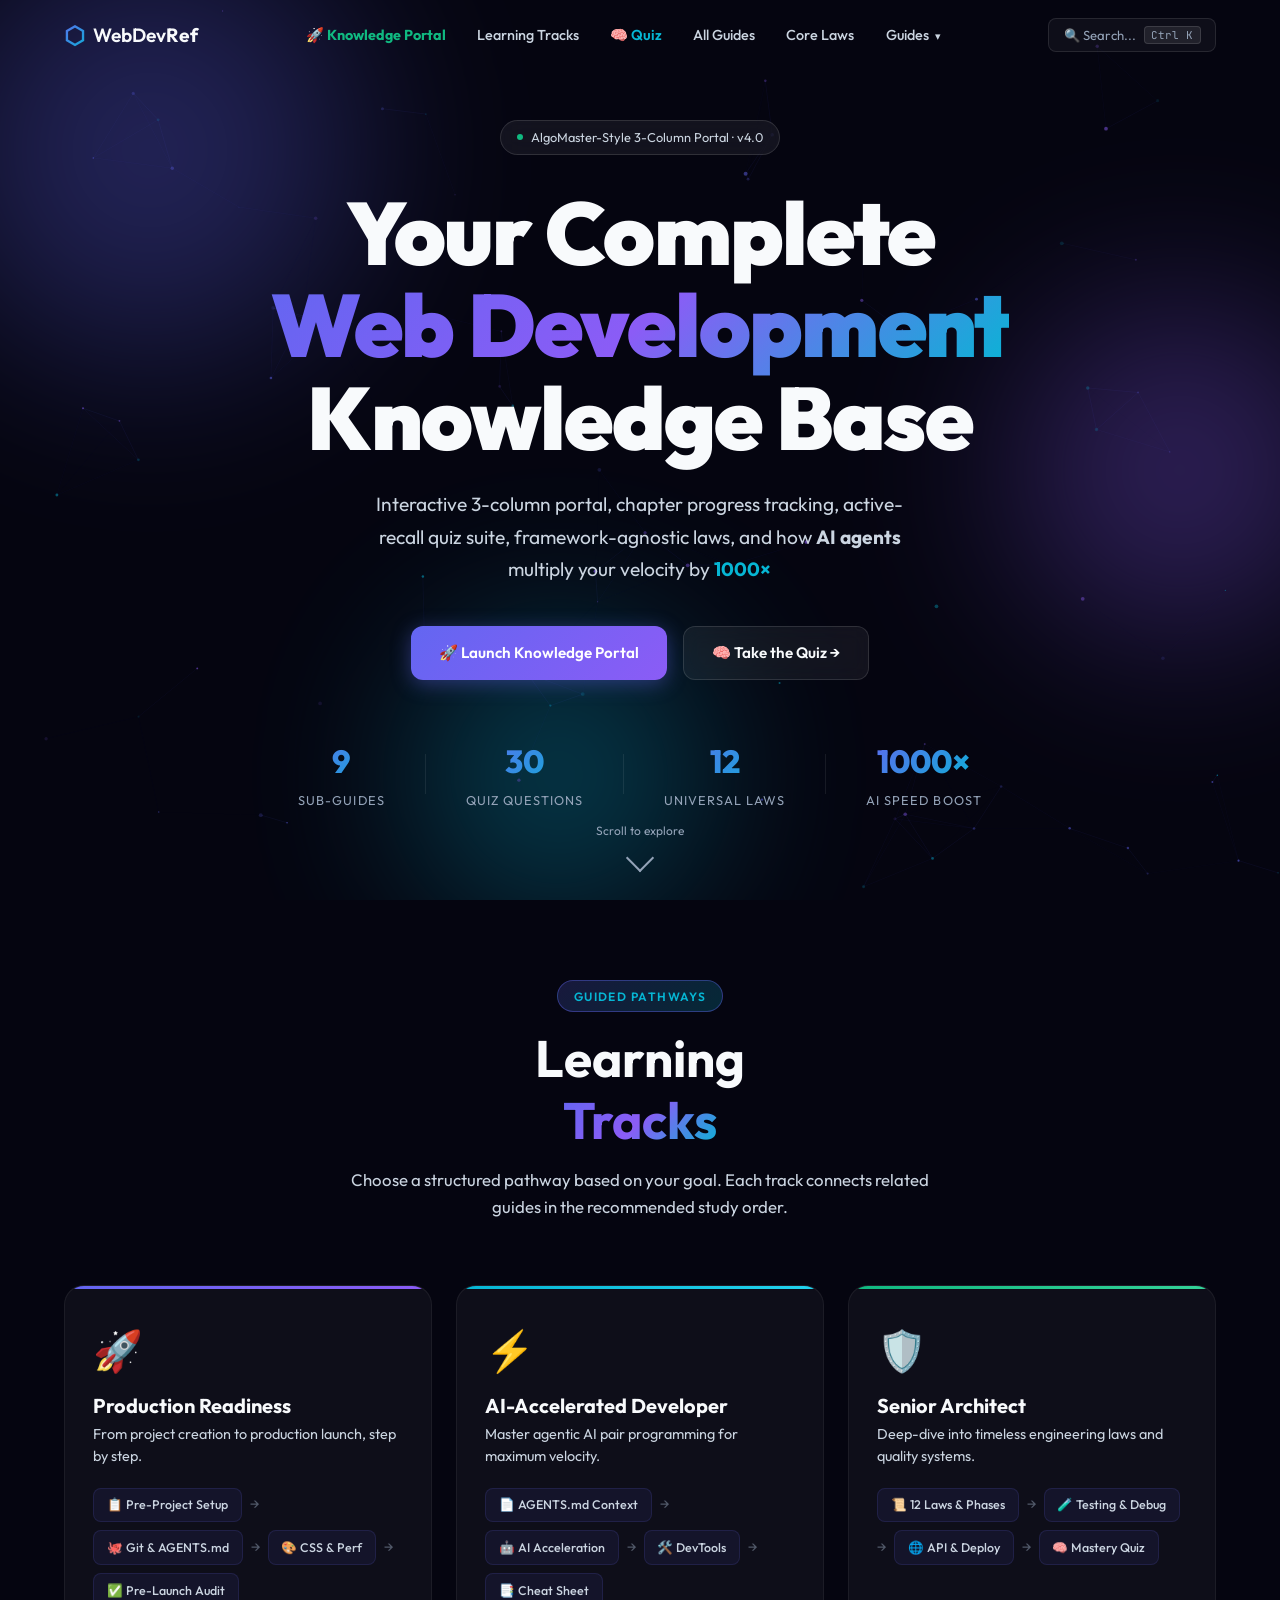
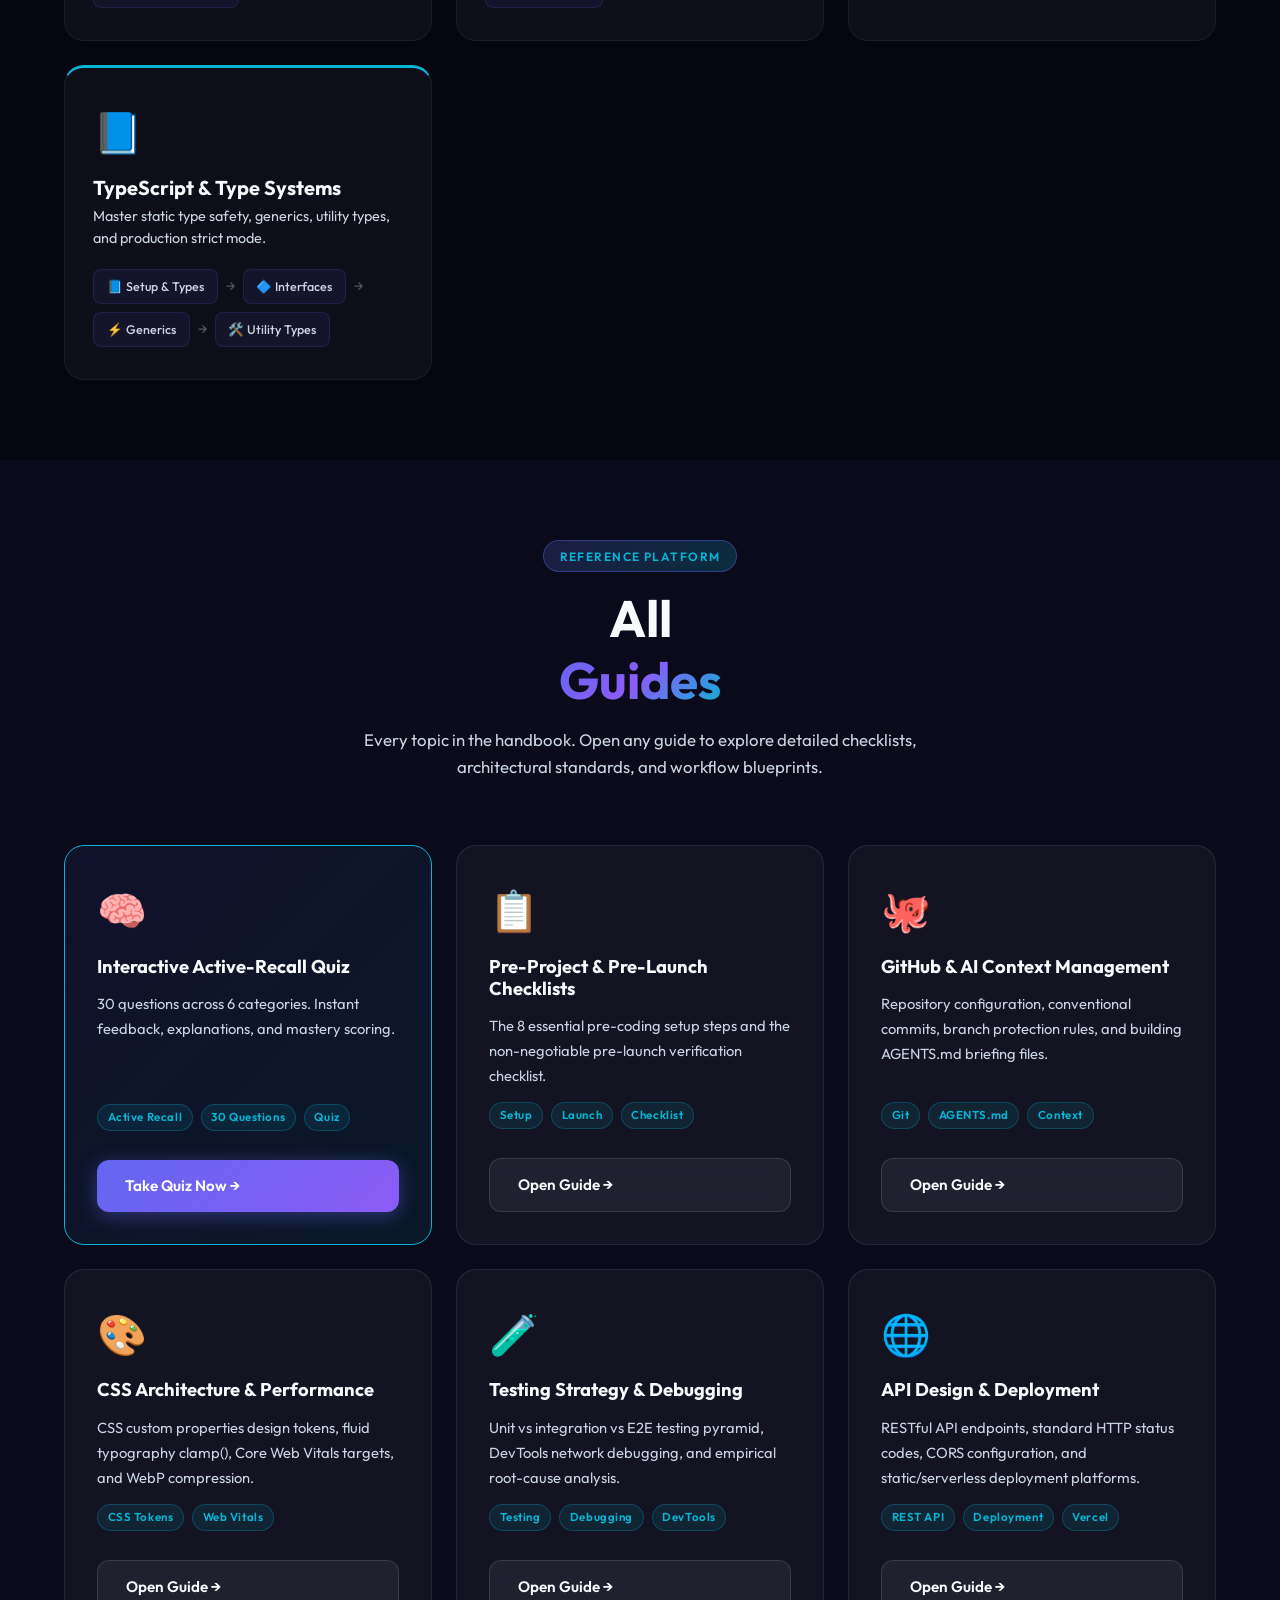
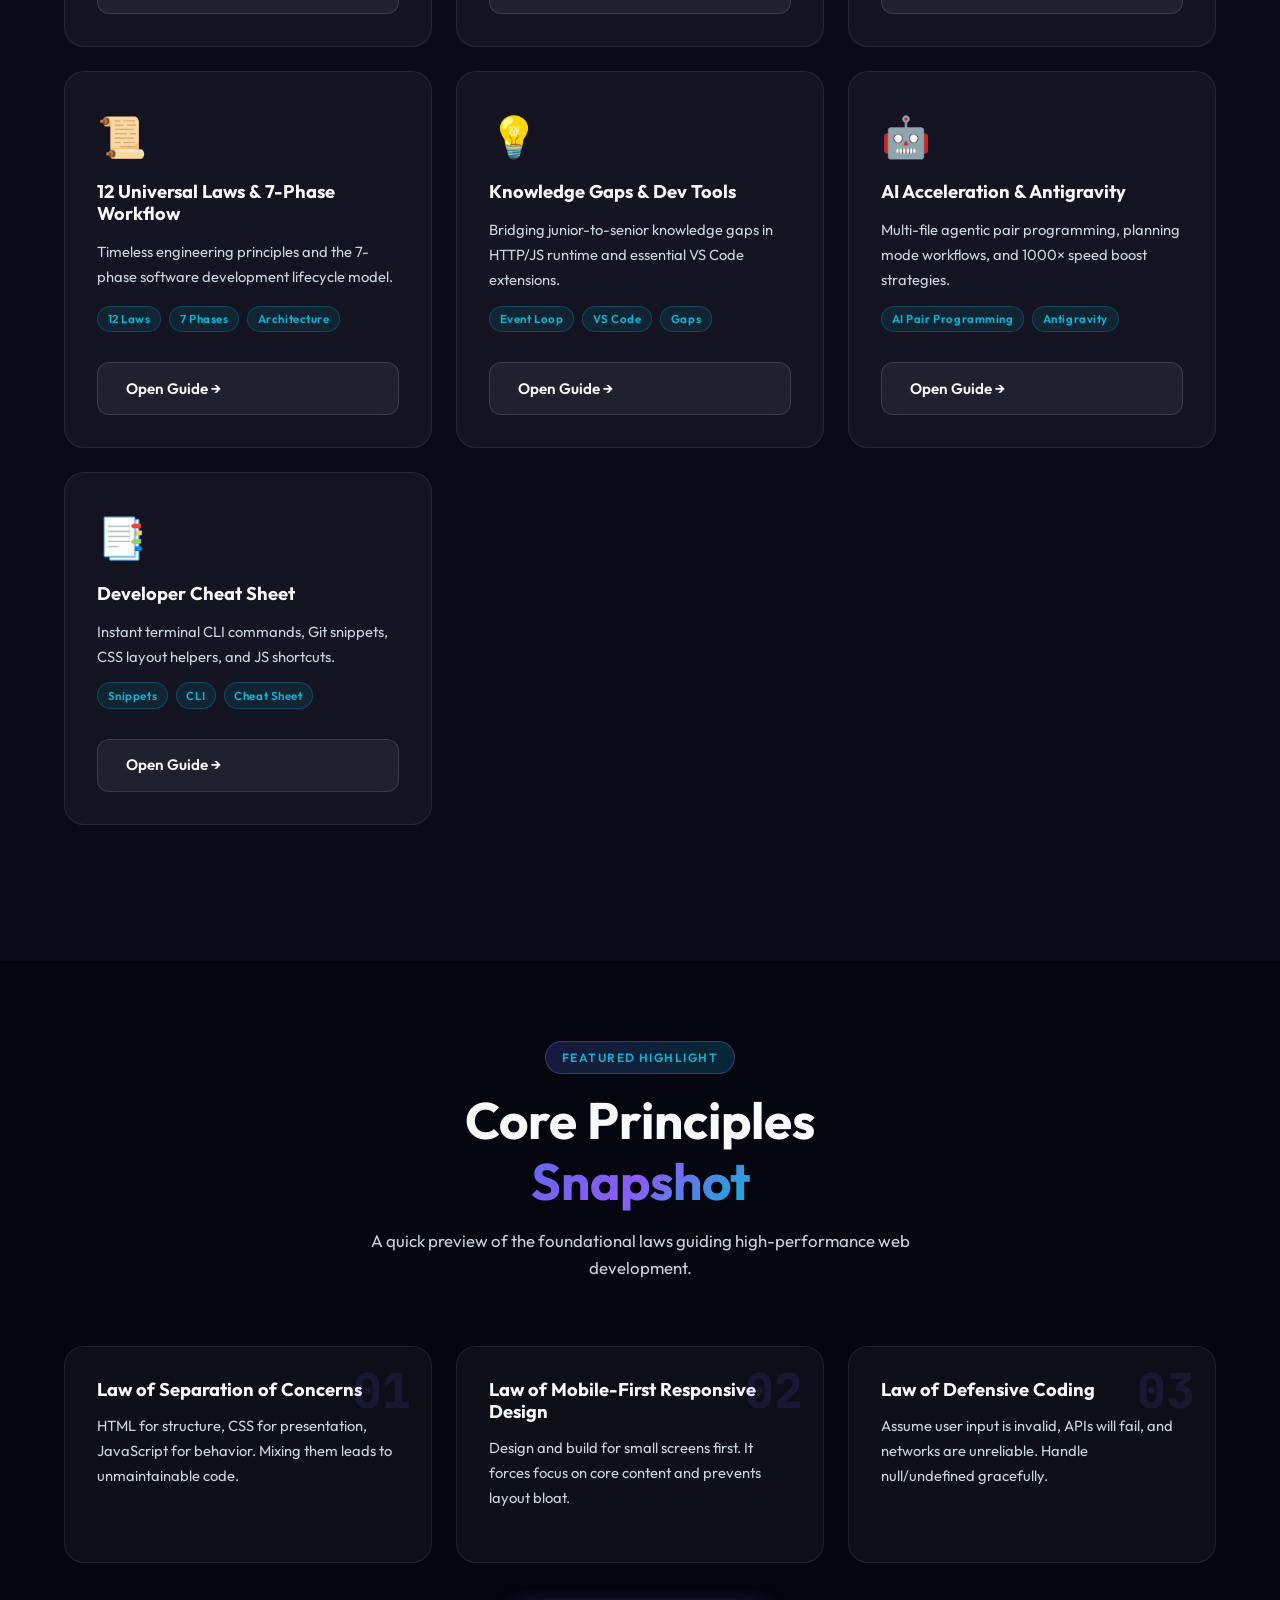
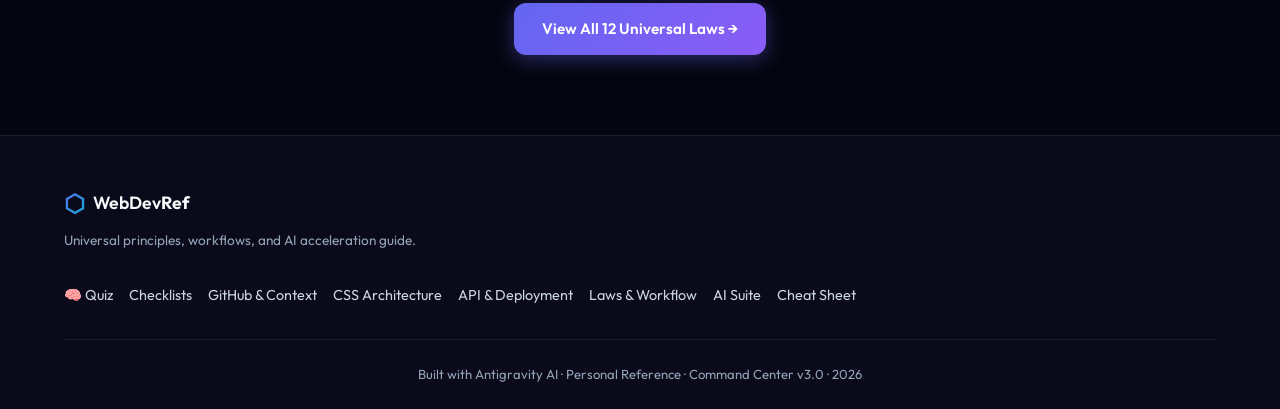
==== commit 6c3f9cbb: "feat(portal): implement 'Listen to this Chapter' TTS player & complete IA 3.0 redesign (fixes #18)" ====
--- a/index.html
+++ b/index.html
@@ -20,6 +20,7 @@
         <span>WebDev<strong>Ref</strong></span>
       </a>
       <ul class="nav-links" id="navLinks">
+        <li><a href="portal.html" class="nav-link" style="color: var(--accent-green); font-weight: 700;">🚀 Knowledge Portal</a></li>
         <li><a href="#tracks" class="nav-link">Learning Tracks</a></li>
         <li><a href="pages/quiz.html" class="nav-link" style="color: var(--accent-cyan); font-weight: 600;">🧠 Quiz</a></li>
         <li><a href="#directories" class="nav-link">All Guides</a></li>
@@ -28,6 +29,7 @@
         <li class="nav-item-dropdown">
           <a href="#" class="nav-link dropdown-toggle">Guides <span class="dropdown-arrow">▾</span></a>
           <ul class="dropdown-menu">
+            <li><a href="portal.html" class="dropdown-item" style="color:var(--accent-green);">🚀 AlgoMaster Portal</a></li>
             <li><a href="pages/checklists.html" class="dropdown-item">Checklists</a></li>
             <li><a href="pages/github-context.html" class="dropdown-item">GitHub &amp; AI Context</a></li>
             <li><a href="pages/css-performance.html" class="dropdown-item">CSS &amp; Performance</a></li>
@@ -75,19 +77,19 @@
     <div class="hero-content">
       <div class="hero-badge">
         <span class="badge-dot"></span>
-        Multi-Page Command Center · v3.0
+        AlgoMaster-Style 3-Column Portal · v4.0
       </div>
       <h1 class="hero-title">
         Your Complete<br/>
         <span class="gradient-text">Web Development</span><br/>
-        Command Center
+        Knowledge Base
       </h1>
       <p class="hero-subtitle">
-        Guided learning tracks, 30+ active-recall quiz questions, framework-agnostic laws,
+        Interactive 3-column portal, chapter progress tracking, active-recall quiz suite, framework-agnostic laws,
         and how <strong>AI agents</strong> multiply your velocity by <span class="highlight-num">1000×</span>
       </p>
       <div class="hero-cta">
-        <a href="#tracks" class="btn btn-primary">Start a Learning Track</a>
+        <a href="portal.html" class="btn btn-primary">🚀 Launch Knowledge Portal</a>
         <a href="pages/quiz.html" class="btn btn-ghost">🧠 Take the Quiz →</a>
       </div>
       <div class="hero-stats">
@@ -159,6 +161,21 @@
             <a href="pages/api-deployment.html" class="track-step">🌐 API &amp; Deploy</a>
             <span class="track-arrow">→</span>
             <a href="pages/quiz.html" class="track-step">🧠 Mastery Quiz</a>
+          </div>
+        </div>
+
+        <div class="track-card track-typescript" style="border-top: 3px solid var(--accent-cyan);">
+          <div class="track-icon">📘</div>
+          <h3 class="track-title">TypeScript &amp; Type Systems</h3>
+          <p class="track-desc">Master static type safety, generics, utility types, and production strict mode.</p>
+          <div class="track-steps">
+            <a href="portal.html#ts-fundamentals" class="track-step">📘 Setup &amp; Types</a>
+            <span class="track-arrow">→</span>
+            <a href="portal.html#ts-interfaces-types" class="track-step">🔷 Interfaces</a>
+            <span class="track-arrow">→</span>
+            <a href="portal.html#ts-generics" class="track-step">⚡ Generics</a>
+            <span class="track-arrow">→</span>
+            <a href="portal.html#ts-utility-types" class="track-step">🛠️ Utility Types</a>
           </div>
         </div>
 
--- a/css/style.css
+++ b/css/style.css
@@ -4061,3 +4061,884 @@
   }
 }
 
+/* ====================================================================
+   ALGOMASTER-INSPIRED KNOWLEDGE BASE PORTAL CSS
+   ==================================================================== */
+
+/* --- 3-Column Portal Container --- */
+.portal-wrapper {
+  min-height: 100vh;
+  background-color: var(--bg-primary);
+  color: var(--text-primary);
+  display: flex;
+  flex-direction: column;
+}
+
+.portal-container {
+  display: flex;
+  max-width: 1600px;
+  margin: 0 auto;
+  width: 100%;
+  padding-top: 70px; /* nav height offset */
+  min-height: calc(100vh - 70px);
+}
+
+/* --- Left Column: Knowledge Tree Sidebar --- */
+.portal-sidebar {
+  width: 320px;
+  flex-shrink: 0;
+  background: rgba(10, 10, 26, 0.95);
+  border-right: 1px solid var(--border);
+  position: sticky;
+  top: 70px;
+  height: calc(100vh - 70px);
+  overflow-y: auto;
+  display: flex;
+  flex-direction: column;
+  transition: transform 0.3s cubic-bezier(0.4, 0, 0.2, 1);
+  z-index: 90;
+}
+
+.portal-sidebar-header {
+  padding: 1.25rem 1.25rem 1rem 1.25rem;
+  border-bottom: 1px solid var(--border);
+}
+
+.portal-course-title {
+  font-size: 1.05rem;
+  font-weight: 700;
+  color: var(--text-primary);
+  margin-bottom: 0.75rem;
+  line-height: 1.3;
+}
+
+.portal-progress-box {
+  background: rgba(255, 255, 255, 0.03);
+  padding: 0.75rem;
+  border-radius: var(--radius-sm);
+  border: 1px solid var(--border);
+}
+
+.portal-progress-row {
+  display: flex;
+  justify-content: space-between;
+  align-items: baseline;
+  margin-bottom: 0.5rem;
+}
+
+.portal-progress-pct {
+  font-size: 1.25rem;
+  font-weight: 800;
+  color: var(--accent-green);
+}
+
+.portal-progress-count {
+  font-size: 0.8rem;
+  color: var(--text-muted);
+  font-family: 'JetBrains Mono', monospace;
+}
+
+.portal-progress-bar {
+  width: 100%;
+  height: 6px;
+  background: rgba(255, 255, 255, 0.1);
+  border-radius: 999px;
+  overflow: hidden;
+}
+
+.portal-progress-fill {
+  height: 100%;
+  width: 0%;
+  background: linear-gradient(90deg, var(--accent-green), var(--accent-cyan));
+  border-radius: 999px;
+  transition: width 0.4s ease;
+  box-shadow: 0 0 10px rgba(16, 185, 129, 0.4);
+}
+
+.portal-search-box {
+  padding: 0.85rem 1.25rem;
+  border-bottom: 1px solid var(--border);
+  position: relative;
+}
+
+.portal-search-input {
+  width: 100%;
+  background: rgba(0, 0, 0, 0.4);
+  border: 1px solid var(--border);
+  border-radius: var(--radius-sm);
+  padding: 0.55rem 0.85rem 0.55rem 2.2rem;
+  color: var(--text-primary);
+  font-size: 0.85rem;
+  font-family: 'Outfit', sans-serif;
+  outline: none;
+  transition: border-color 0.2s ease, box-shadow 0.2s ease;
+}
+
+.portal-search-input:focus {
+  border-color: var(--accent-cyan);
+  box-shadow: 0 0 0 2px rgba(6, 182, 212, 0.2);
+}
+
+.portal-search-icon {
+  position: absolute;
+  left: 1.8rem;
+  top: 50%;
+  transform: translateY(-50%);
+  font-size: 0.85rem;
+  color: var(--text-muted);
+  pointer-events: none;
+}
+
+/* Sidebar Accordion Tree */
+.portal-tree {
+  flex: 1;
+  padding: 0.85rem;
+  overflow-y: auto;
+}
+
+.portal-tree-group {
+  margin-bottom: 0.6rem;
+  border-radius: var(--radius-sm);
+  overflow: hidden;
+  background: rgba(255, 255, 255, 0.02);
+  border: 1px solid var(--border);
+}
+
+.portal-tree-header {
+  width: 100%;
+  display: flex;
+  align-items: center;
+  justify-content: space-between;
+  padding: 0.75rem 0.85rem;
+  background: transparent;
+  border: none;
+  color: var(--text-primary);
+  font-size: 0.88rem;
+  font-weight: 600;
+  font-family: 'Outfit', sans-serif;
+  cursor: pointer;
+  text-align: left;
+  transition: background 0.2s ease;
+}
+
+.portal-tree-header:hover {
+  background: rgba(255, 255, 255, 0.05);
+}
+
+.portal-tree-title {
+  display: flex;
+  align-items: center;
+  gap: 0.5rem;
+}
+
+.portal-tree-meta {
+  display: flex;
+  align-items: center;
+  gap: 0.5rem;
+}
+
+.portal-tree-counter {
+  font-size: 0.75rem;
+  color: var(--text-muted);
+  font-family: 'JetBrains Mono', monospace;
+}
+
+.portal-tree-chevron {
+  font-size: 0.75rem;
+  transition: transform 0.2s ease;
+  color: var(--text-muted);
+}
+
+.portal-tree-group.expanded .portal-tree-chevron {
+  transform: rotate(180deg);
+}
+
+.portal-tree-list {
+  display: none;
+  padding: 0.25rem 0.5rem 0.5rem 0.5rem;
+  background: rgba(0, 0, 0, 0.2);
+}
+
+.portal-tree-group.expanded .portal-tree-list {
+  display: block;
+}
+
+.portal-tree-item {
+  display: flex;
+  align-items: center;
+  padding: 0.5rem 0.65rem;
+  border-radius: var(--radius-sm);
+  color: var(--text-secondary);
+  text-decoration: none;
+  font-size: 0.83rem;
+  margin-top: 0.2rem;
+  transition: background 0.2s ease, color 0.2s ease, transform 0.15s ease;
+}
+
+.portal-tree-item:hover {
+  background: rgba(99, 102, 241, 0.15);
+  color: var(--text-primary);
+  transform: translateX(3px);
+}
+
+.portal-tree-item.active {
+  background: rgba(6, 182, 212, 0.18);
+  color: var(--accent-cyan);
+  font-weight: 600;
+  border-left: 3px solid var(--accent-cyan);
+}
+
+.portal-tree-icon {
+  margin-right: 0.5rem;
+  font-size: 0.85rem;
+}
+
+.portal-tree-check {
+  margin-left: auto;
+  color: var(--accent-green);
+  font-size: 0.8rem;
+  opacity: 0;
+}
+
+.portal-tree-item.completed .portal-tree-check {
+  opacity: 1;
+}
+
+/* --- Center Column: Content Reader Viewport --- */
+.portal-main {
+  flex: 1;
+  min-width: 0;
+  padding: 2rem 2.5rem 6rem 2.5rem;
+}
+
+.portal-reader-header {
+  margin-bottom: 2rem;
+  padding-bottom: 1.5rem;
+  border-bottom: 1px solid var(--border);
+}
+
+.portal-breadcrumbs {
+  display: flex;
+  align-items: center;
+  gap: 0.5rem;
+  font-size: 0.82rem;
+  color: var(--text-muted);
+  margin-bottom: 0.75rem;
+}
+
+.portal-breadcrumbs a {
+  color: var(--accent-cyan);
+  text-decoration: none;
+}
+
+.portal-article-title {
+  font-size: 2.2rem;
+  font-weight: 800;
+  line-height: 1.2;
+  letter-spacing: -0.02em;
+  margin-bottom: 1rem;
+  background: linear-gradient(135deg, var(--text-primary), var(--text-secondary));
+  -webkit-background-clip: text;
+  -webkit-text-fill-color: transparent;
+}
+
+.portal-meta-badges {
+  display: flex;
+  flex-wrap: wrap;
+  align-items: center;
+  gap: 0.6rem;
+  margin-bottom: 1.25rem;
+}
+
+.meta-badge {
+  display: inline-flex;
+  align-items: center;
+  gap: 0.35rem;
+  padding: 0.3rem 0.65rem;
+  border-radius: 999px;
+  font-size: 0.75rem;
+  font-weight: 600;
+}
+
+.meta-badge-priority {
+  background: rgba(239, 68, 68, 0.15);
+  color: #fca5a5;
+  border: 1px solid rgba(239, 68, 68, 0.3);
+}
+
+.meta-badge-time {
+  background: rgba(255, 255, 255, 0.06);
+  color: var(--text-secondary);
+  border: 1px solid var(--border);
+}
+
+.meta-badge-updated {
+  background: rgba(6, 182, 212, 0.15);
+  color: var(--accent-cyan);
+  border: 1px solid rgba(6, 182, 212, 0.3);
+}
+
+/* Audio Player Bar */
+.portal-audio-bar {
+  display: flex;
+  align-items: center;
+  justify-content: space-between;
+  background: rgba(15, 15, 35, 0.8);
+  border: 1px solid var(--border);
+  padding: 0.75rem 1.25rem;
+  border-radius: var(--radius-md);
+  margin-top: 0.5rem;
+  transition: all 0.3s ease;
+}
+
+.portal-audio-bar.playing {
+  border-color: rgba(99, 102, 241, 0.5);
+  background: rgba(15, 15, 45, 0.95);
+  box-shadow: 0 0 20px rgba(99, 102, 241, 0.15);
+}
+
+.portal-audio-bar.paused {
+  border-color: rgba(255, 255, 255, 0.15);
+  background: rgba(15, 15, 35, 0.8);
+}
+
+.audio-play-btn {
+  display: inline-flex;
+  align-items: center;
+  gap: 0.6rem;
+  background: rgba(99, 102, 241, 0.15);
+  color: var(--accent-primary);
+  border: 1px solid rgba(99, 102, 241, 0.3);
+  padding: 0.5rem 1rem;
+  border-radius: 999px;
+  font-size: 0.85rem;
+  font-weight: 600;
+  cursor: pointer;
+  transition: all 0.2s ease;
+}
+
+.audio-play-btn:hover {
+  background: var(--accent-primary);
+  color: #fff;
+  box-shadow: 0 0 15px rgba(99, 102, 241, 0.4);
+}
+
+.audio-play-btn.playing {
+  background: rgba(6, 182, 212, 0.15);
+  color: var(--accent-cyan);
+  border-color: rgba(6, 182, 212, 0.4);
+}
+
+.audio-play-btn.playing:hover {
+  background: var(--accent-cyan);
+  color: #fff;
+  box-shadow: 0 0 15px rgba(6, 182, 212, 0.4);
+}
+
+.audio-label {
+  display: flex;
+  align-items: center;
+  font-size: 0.82rem;
+  color: var(--text-muted);
+  transition: all 0.3s ease;
+}
+
+.portal-audio-bar.playing .audio-label {
+  color: var(--accent-cyan);
+}
+
+/* Voice Visualizer */
+.voice-visualizer {
+  display: inline-flex;
+  align-items: flex-end;
+  gap: 3px;
+  height: 12px;
+  margin-left: 0.6rem;
+}
+
+.voice-visualizer span {
+  display: inline-block;
+  width: 2px;
+  height: 3px;
+  background-color: var(--accent-cyan);
+  border-radius: 1px;
+  animation: voiceBounce 0.8s ease-in-out infinite alternate;
+}
+
+.voice-visualizer span:nth-child(2) {
+  animation-delay: 0.15s;
+}
+
+.voice-visualizer span:nth-child(3) {
+  animation-delay: 0.3s;
+}
+
+.voice-visualizer span:nth-child(4) {
+  animation-delay: 0.45s;
+}
+
+.portal-audio-bar.paused .voice-visualizer span {
+  animation-play-state: paused;
+  background-color: var(--text-muted);
+}
+
+@keyframes voiceBounce {
+  0% {
+    height: 3px;
+  }
+  100% {
+    height: 12px;
+  }
+}
+
+
+/* Article Content Body — Editorial Prose (AlgoMaster Style) */
+.portal-content {
+  font-family: 'Outfit', sans-serif;
+  color: var(--text-secondary);
+}
+
+.portal-content .article-lead {
+  font-size: 1.15rem;
+  line-height: 1.85;
+  color: #f1f5f9;
+  margin-bottom: 1.75rem;
+  font-weight: 400;
+}
+
+.portal-content p {
+  font-size: 1.05rem;
+  line-height: 1.8;
+  color: #cbd5e1;
+  margin-bottom: 1.5rem;
+  letter-spacing: -0.01em;
+}
+
+.portal-content h2 {
+  font-size: 1.7rem;
+  font-weight: 800;
+  margin: 2.5rem 0 1.25rem 0;
+  color: #f8fafc;
+  border-bottom: 1px solid rgba(255, 255, 255, 0.08);
+  padding-bottom: 0.6rem;
+  letter-spacing: -0.02em;
+}
+
+.portal-content h3 {
+  font-size: 1.3rem;
+  font-weight: 700;
+  margin: 2rem 0 1rem 0;
+  color: var(--accent-cyan);
+}
+
+.portal-content code {
+  font-family: 'JetBrains Mono', monospace;
+  font-size: 0.9em;
+  background: rgba(99, 102, 241, 0.12);
+  color: var(--accent-cyan);
+  padding: 0.2rem 0.45rem;
+  border-radius: 4px;
+  border: 1px solid rgba(99, 102, 241, 0.2);
+}
+
+/* Article Prose Lists */
+.article-list {
+  padding-left: 1.5rem;
+  margin-bottom: 1.75rem;
+}
+
+.article-list li {
+  font-size: 1.02rem;
+  line-height: 1.8;
+  color: #cbd5e1;
+  margin-bottom: 0.75rem;
+}
+
+.article-list li strong {
+  color: #f8fafc;
+}
+
+/* Callout Alerts (AlgoMaster Editorial Style) */
+.callout {
+  display: flex;
+  gap: 1.25rem;
+  padding: 1.25rem 1.5rem;
+  border-radius: var(--radius-md);
+  margin: 2rem 0;
+  background: rgba(15, 23, 42, 0.6);
+  border: 1px solid rgba(255, 255, 255, 0.08);
+  border-left: 4px solid var(--accent-cyan);
+}
+
+.callout-important {
+  border-left-color: var(--accent-amber);
+  background: rgba(245, 158, 11, 0.06);
+}
+
+.callout-tip {
+  border-left-color: var(--accent-green);
+  background: rgba(16, 185, 129, 0.06);
+}
+
+.callout-icon {
+  font-size: 1.4rem;
+  flex-shrink: 0;
+}
+
+.callout-body {
+  font-size: 0.98rem;
+  line-height: 1.7;
+  color: #f1f5f9;
+}
+
+/* Code Boxes (Dark Editor Style) */
+.code-box {
+  background: #090d16;
+  border: 1px solid rgba(255, 255, 255, 0.1);
+  border-radius: var(--radius-md);
+  padding: 1.25rem 1.5rem;
+  margin: 1.75rem 0;
+  overflow-x: auto;
+  box-shadow: inset 0 2px 4px rgba(0, 0, 0, 0.4);
+}
+
+.code-box pre {
+  font-family: 'JetBrains Mono', monospace;
+  font-size: 0.9rem;
+  color: #38bdf8;
+  line-height: 1.65;
+  margin: 0;
+}
+
+.code-box code {
+  background: transparent;
+  border: none;
+  padding: 0;
+  color: inherit;
+}
+  border: 1px solid var(--border);
+  padding: 1rem 1.25rem;
+  border-radius: var(--radius-md);
+}
+
+.step-card span {
+  font-family: 'JetBrains Mono', monospace;
+  font-size: 0.75rem;
+  font-weight: 700;
+  background: rgba(99, 102, 241, 0.2);
+  color: var(--accent-primary);
+  padding: 0.35rem 0.65rem;
+  border-radius: var(--radius-sm);
+  white-space: nowrap;
+}
+
+.step-card h4 {
+  font-size: 0.95rem;
+  color: var(--text-primary);
+}
+
+/* Feature List */
+.feature-list {
+  list-style: none;
+  padding-left: 0;
+  margin: 1.25rem 0;
+}
+
+.feature-list li {
+  position: relative;
+  padding-left: 1.5rem;
+  margin-bottom: 0.65rem;
+  font-size: 0.93rem;
+  color: var(--text-secondary);
+}
+
+.feature-list li::before {
+  content: '⚡';
+  position: absolute;
+  left: 0;
+  font-size: 0.85rem;
+}
+
+/* --- Sticky Bottom Toolbar --- */
+.portal-toolbar {
+  position: fixed;
+  bottom: 1.5rem;
+  left: calc(320px + (100% - 320px - 260px) / 2);
+  transform: translateX(-50%);
+  z-index: 100;
+  width: auto;
+  max-width: 680px;
+}
+
+.portal-toolbar-inner {
+  display: flex;
+  align-items: center;
+  gap: 0.75rem;
+  background: rgba(10, 10, 26, 0.92);
+  backdrop-filter: blur(16px);
+  border: 1px solid var(--border-hover);
+  padding: 0.6rem 1rem;
+  border-radius: 999px;
+  box-shadow: 0 10px 30px rgba(0, 0, 0, 0.5), var(--shadow-glow);
+}
+
+.toolbar-btn {
+  display: inline-flex;
+  align-items: center;
+  gap: 0.4rem;
+  background: rgba(255, 255, 255, 0.05);
+  border: 1px solid var(--border);
+  color: var(--text-primary);
+  padding: 0.45rem 0.85rem;
+  border-radius: 999px;
+  font-size: 0.82rem;
+  font-weight: 600;
+  cursor: pointer;
+  transition: all 0.2s ease;
+  white-space: nowrap;
+}
+
+.toolbar-btn:hover {
+  background: rgba(255, 255, 255, 0.12);
+  border-color: var(--accent-cyan);
+}
+
+.btn-complete.active {
+  background: var(--accent-green);
+  color: #fff;
+  border-color: var(--accent-green);
+  box-shadow: 0 0 12px rgba(16, 185, 129, 0.4);
+}
+
+.btn-nav-prev, .btn-nav-next {
+  background: rgba(99, 102, 241, 0.18);
+  color: var(--accent-cyan);
+}
+
+/* Notes Modal Popover */
+.notes-modal-overlay {
+  display: none;
+  position: fixed;
+  inset: 0;
+  background: rgba(0, 0, 0, 0.75);
+  backdrop-filter: blur(5px);
+  z-index: 200;
+  align-items: center;
+  justify-content: center;
+}
+
+.notes-modal-overlay.active {
+  display: flex;
+}
+
+.notes-modal {
+  background: var(--bg-secondary);
+  border: 1px solid var(--border-hover);
+  border-radius: var(--radius-lg);
+  width: 90%;
+  max-width: 540px;
+  padding: 1.5rem;
+  box-shadow: 0 20px 40px rgba(0, 0, 0, 0.6);
+}
+
+.notes-modal-header {
+  display: flex;
+  justify-content: space-between;
+  align-items: center;
+  margin-bottom: 1rem;
+}
+
+.notes-modal-header h3 {
+  font-size: 1.1rem;
+  color: var(--text-primary);
+}
+
+.notes-modal-close {
+  background: transparent;
+  border: none;
+  color: var(--text-muted);
+  font-size: 1.2rem;
+  cursor: pointer;
+}
+
+.notes-textarea {
+  width: 100%;
+  height: 160px;
+  background: rgba(0, 0, 0, 0.4);
+  border: 1px solid var(--border);
+  border-radius: var(--radius-sm);
+  padding: 0.85rem;
+  color: var(--text-primary);
+  font-family: 'Outfit', sans-serif;
+  font-size: 0.9rem;
+  outline: none;
+  resize: vertical;
+}
+
+.notes-textarea:focus {
+  border-color: var(--accent-cyan);
+}
+
+.notes-save-btn {
+  margin-top: 1rem;
+  width: 100%;
+  background: var(--accent-primary);
+  color: #fff;
+  border: none;
+  padding: 0.65rem;
+  border-radius: var(--radius-sm);
+  font-weight: 600;
+  cursor: pointer;
+}
+
+/* --- Right Column: Floating Table of Contents --- */
+.portal-toc {
+  width: 260px;
+  flex-shrink: 0;
+  background: rgba(10, 10, 26, 0.8);
+  border-left: 1px solid var(--border);
+  position: sticky;
+  top: 70px;
+  height: calc(100vh - 70px);
+  overflow-y: auto;
+  padding: 1.5rem 1rem;
+}
+
+.toc-card {
+  margin-bottom: 1.5rem;
+  background: rgba(255, 255, 255, 0.02);
+  border: 1px solid var(--border);
+  border-radius: var(--radius-md);
+  padding: 1rem;
+}
+
+.toc-card-title {
+  font-size: 0.78rem;
+  font-weight: 700;
+  text-transform: uppercase;
+  letter-spacing: 0.05em;
+  color: var(--text-muted);
+  margin-bottom: 0.75rem;
+}
+
+.toc-pct-text {
+  font-size: 1.4rem;
+  font-weight: 800;
+  color: var(--accent-cyan);
+  font-family: 'JetBrains Mono', monospace;
+  margin-bottom: 0.5rem;
+}
+
+.toc-links {
+  list-style: none;
+  padding: 0;
+  margin: 0;
+}
+
+.toc-link {
+  display: block;
+  padding: 0.35rem 0.6rem;
+  border-radius: var(--radius-sm);
+  color: var(--text-muted);
+  font-size: 0.82rem;
+  text-decoration: none;
+  line-height: 1.4;
+  transition: all 0.2s ease;
+  margin-bottom: 0.25rem;
+}
+
+.toc-link:hover {
+  color: var(--text-primary);
+  background: rgba(255, 255, 255, 0.04);
+}
+
+.toc-link.active {
+  color: var(--accent-cyan);
+  font-weight: 600;
+  background: rgba(6, 182, 212, 0.12);
+  border-left: 2px solid var(--accent-cyan);
+}
+
+.toc-pro-card {
+  background: linear-gradient(135deg, rgba(99, 102, 241, 0.15), rgba(6, 182, 212, 0.15));
+  border: 1px solid rgba(99, 102, 241, 0.3);
+  border-radius: var(--radius-md);
+  padding: 1rem;
+}
+
+.toc-pro-title {
+  font-size: 0.85rem;
+  font-weight: 700;
+  color: var(--text-primary);
+  margin-bottom: 0.4rem;
+}
+
+.toc-pro-desc {
+  font-size: 0.78rem;
+  color: var(--text-secondary);
+  line-height: 1.4;
+}
+
+/* Sidebar Toggle Trigger (Mobile/Tablet) */
+.portal-sidebar-toggle {
+  display: none;
+  position: fixed;
+  bottom: 1.5rem;
+  left: 1.5rem;
+  z-index: 110;
+  background: var(--accent-primary);
+  color: #fff;
+  border: none;
+  width: 46px;
+  height: 46px;
+  border-radius: 50%;
+  box-shadow: 0 4px 15px rgba(99, 102, 241, 0.4);
+  cursor: pointer;
+  font-size: 1.2rem;
+  align-items: center;
+  justify-content: center;
+}
+
+/* --- Responsive Portal Rules --- */
+@media (max-width: 1200px) {
+  .portal-toc {
+    display: none;
+  }
+  .portal-toolbar {
+    left: 50%;
+  }
+}
+
+@media (max-width: 992px) {
+  .portal-sidebar {
+    position: fixed;
+    top: 70px;
+    left: 0;
+    transform: translateX(-100%);
+    box-shadow: 10px 0 30px rgba(0, 0, 0, 0.5);
+  }
+  .portal-sidebar.open {
+    transform: translateX(0);
+  }
+  .portal-sidebar-toggle {
+    display: flex;
+  }
+  .portal-main {
+    padding: 1.5rem 1.25rem 6rem 1.25rem;
+  }
+}
+
+@media (max-width: 600px) {
+  .portal-toolbar-inner {
+    gap: 0.4rem;
+    padding: 0.5rem 0.75rem;
+  }
+  .toolbar-btn span {
+    display: none;
+  }
+  .toolbar-btn {
+    padding: 0.45rem 0.65rem;
+  }
+}
+
+
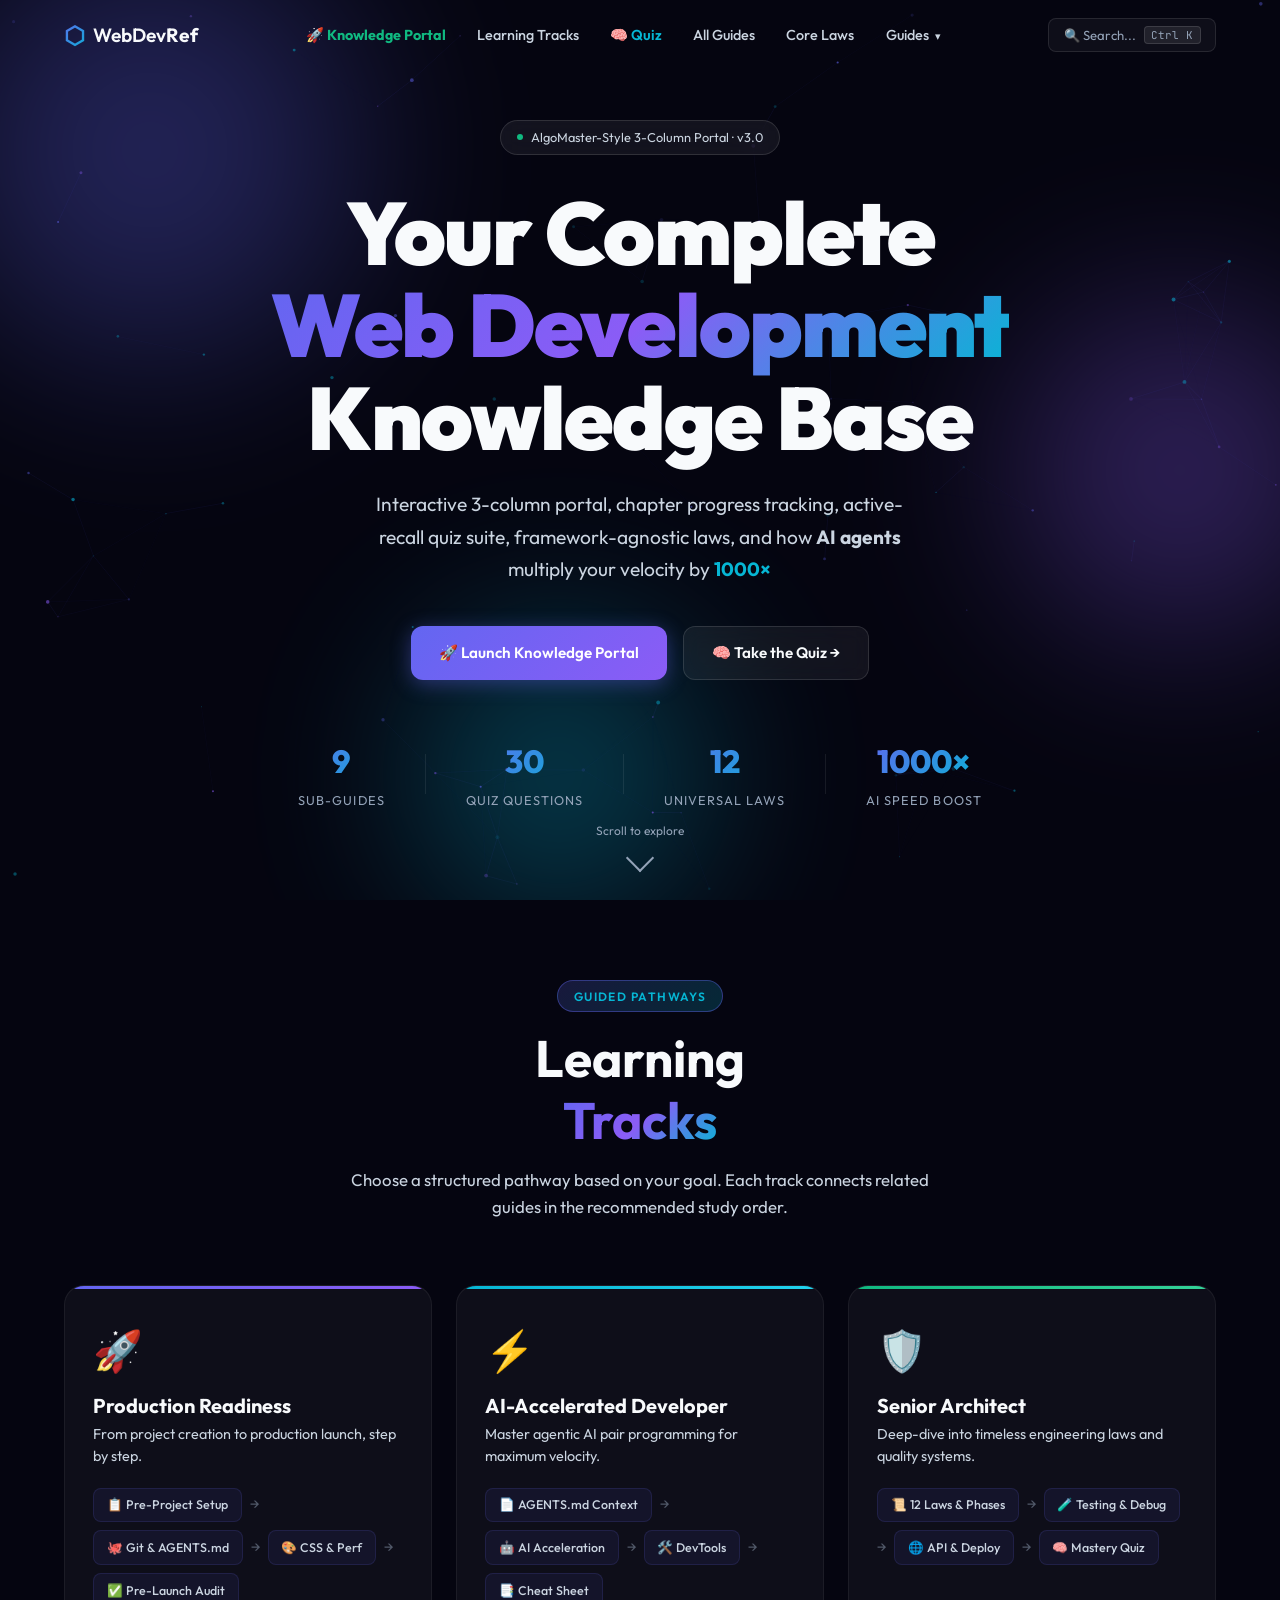
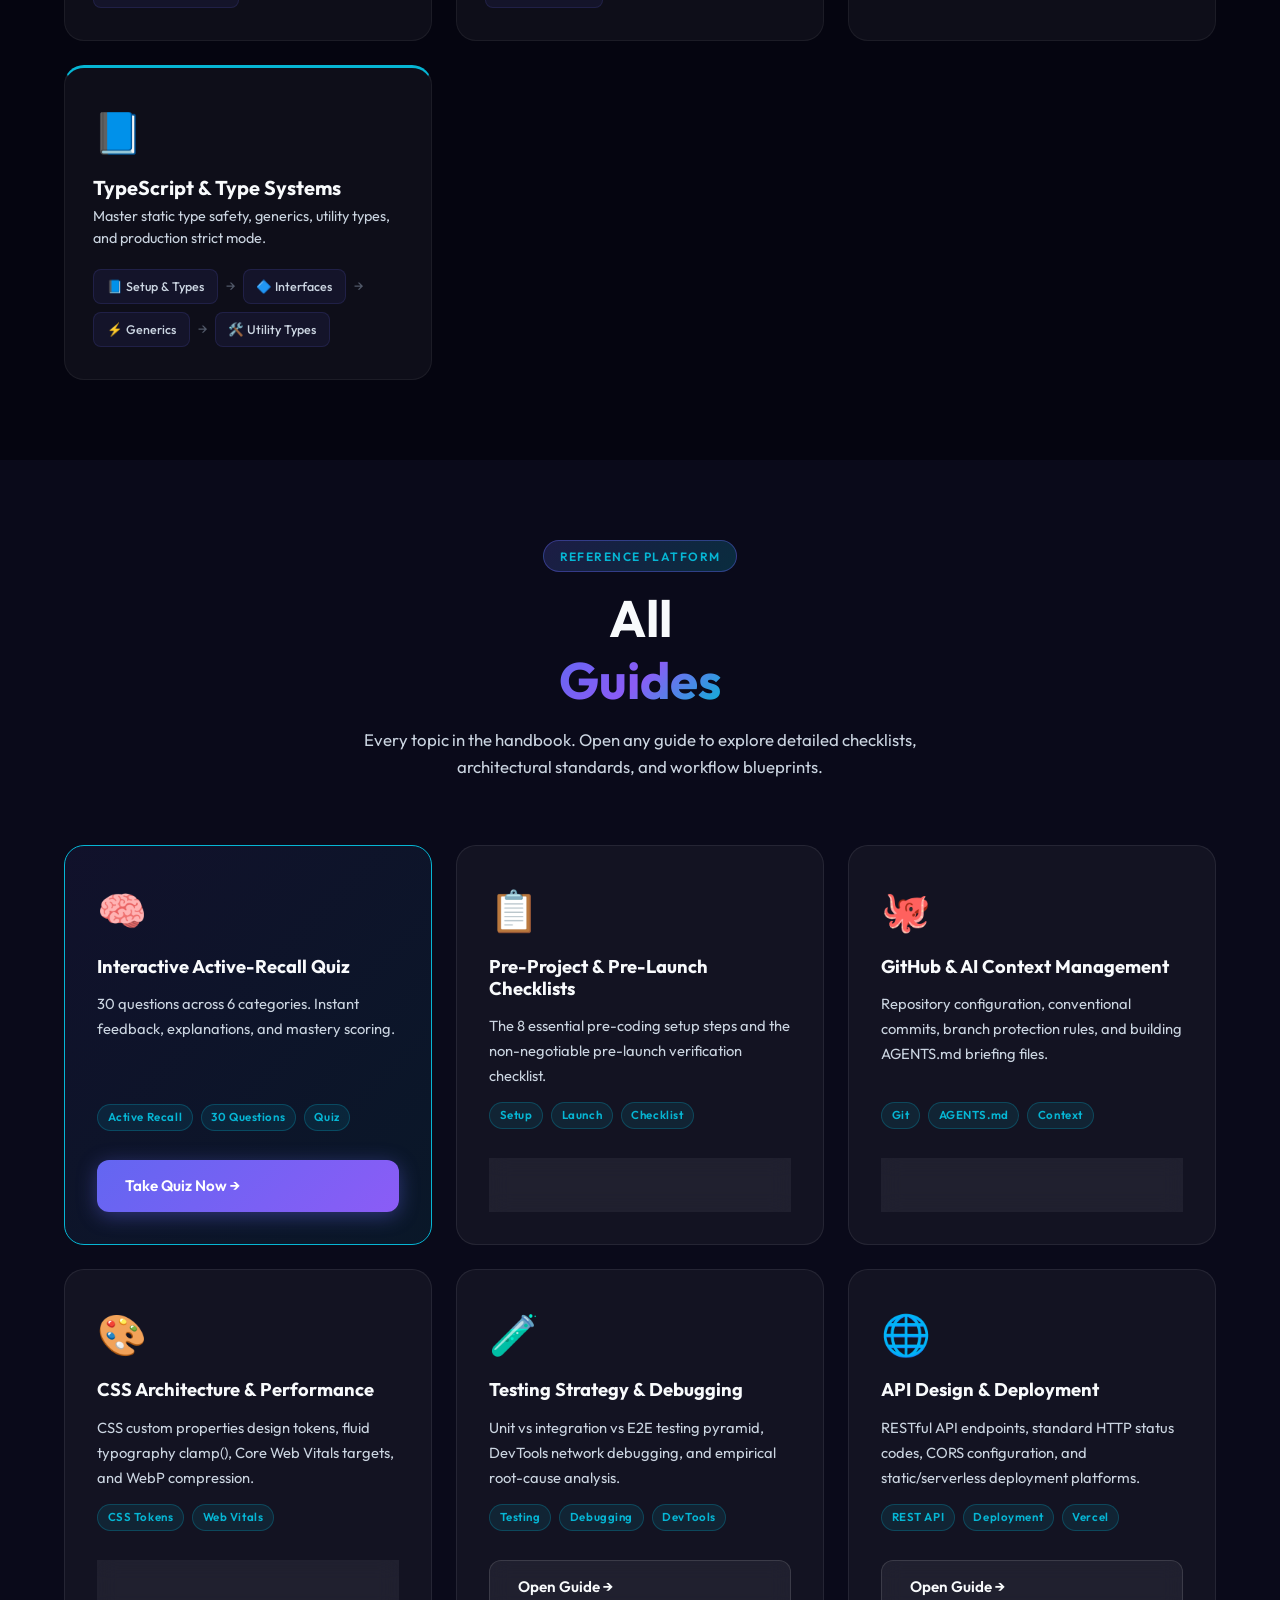
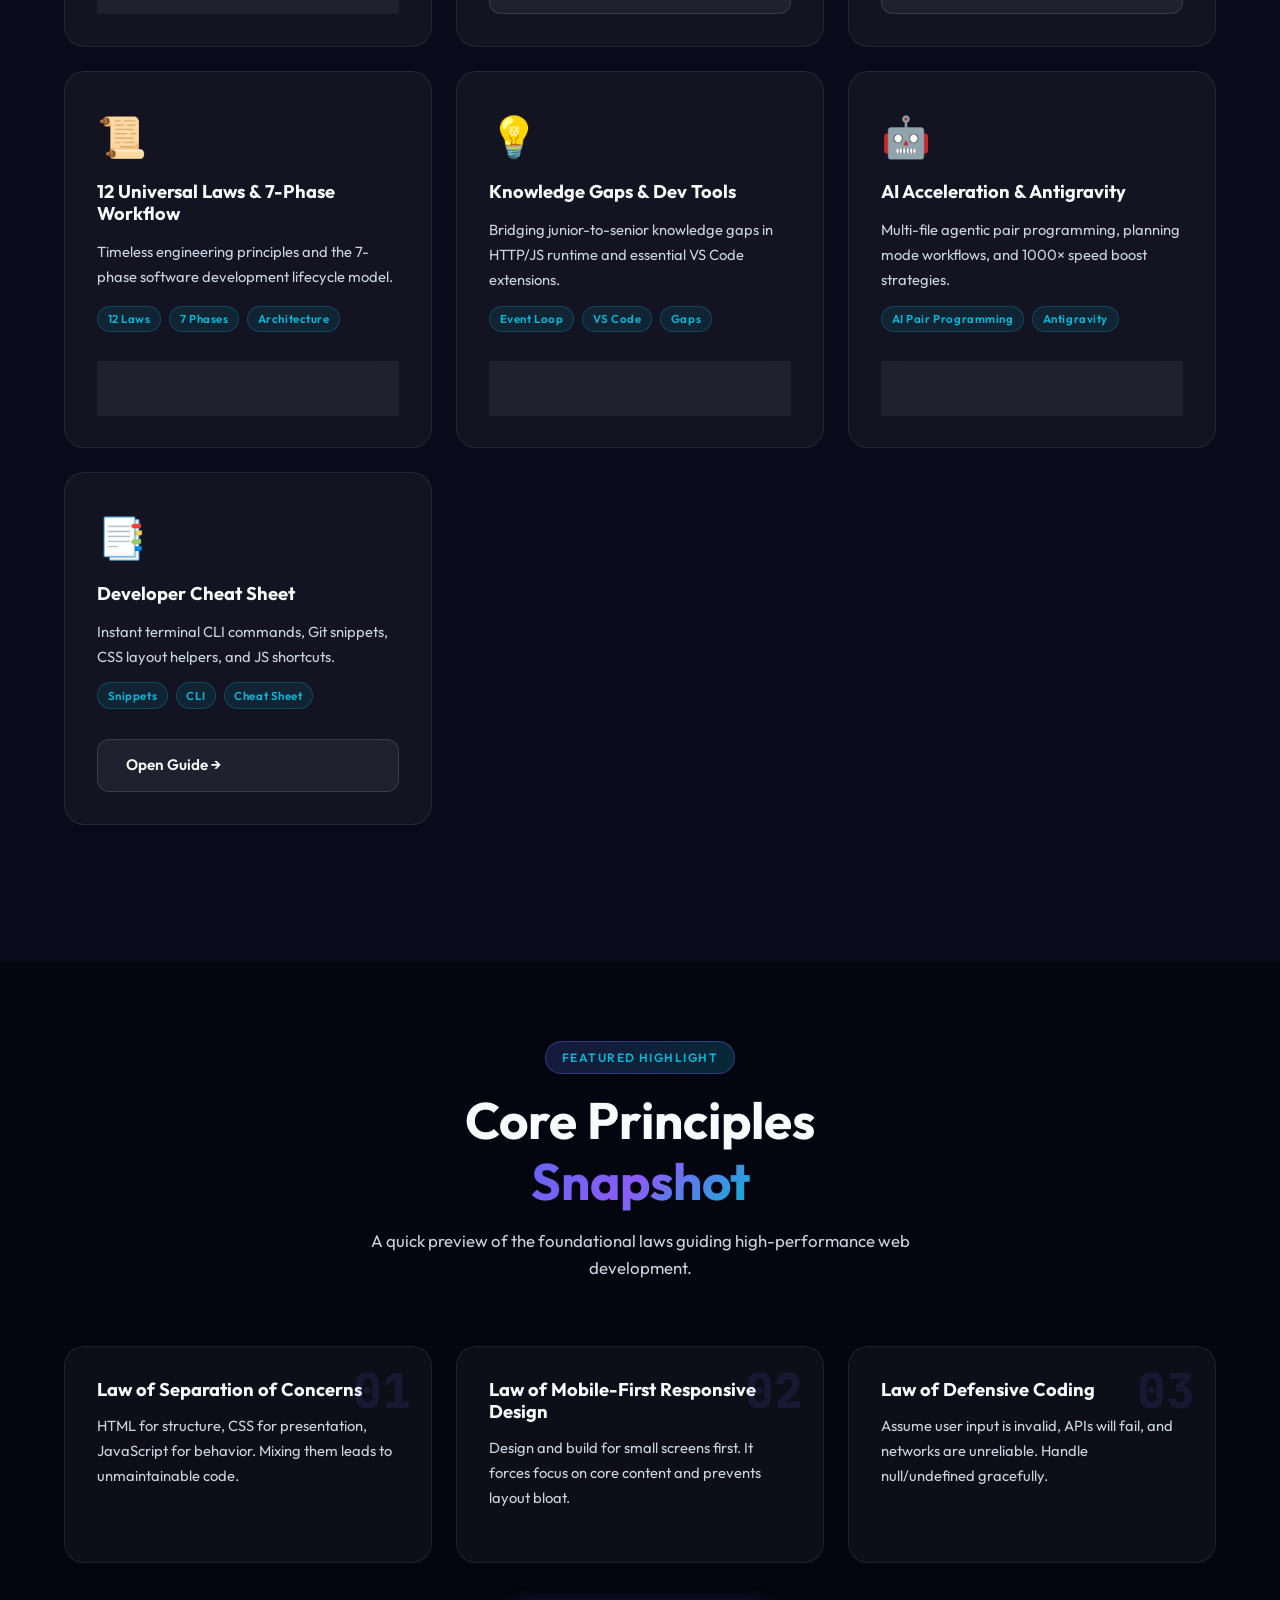
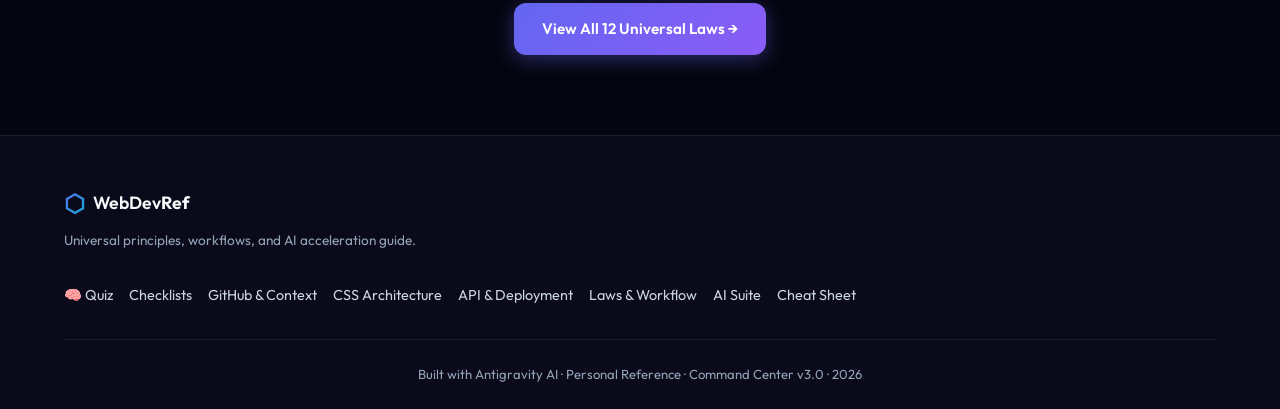
==== commit d6e4650c: "chore(version): correct portal version reference from v4.0 to v3.0" ====
--- a/index.html
+++ b/index.html
@@ -77,7 +77,7 @@
     <div class="hero-content">
       <div class="hero-badge">
         <span class="badge-dot"></span>
-        AlgoMaster-Style 3-Column Portal · v4.0
+        AlgoMaster-Style 3-Column Portal · v3.0
       </div>
       <h1 class="hero-title">
         Your Complete<br/>
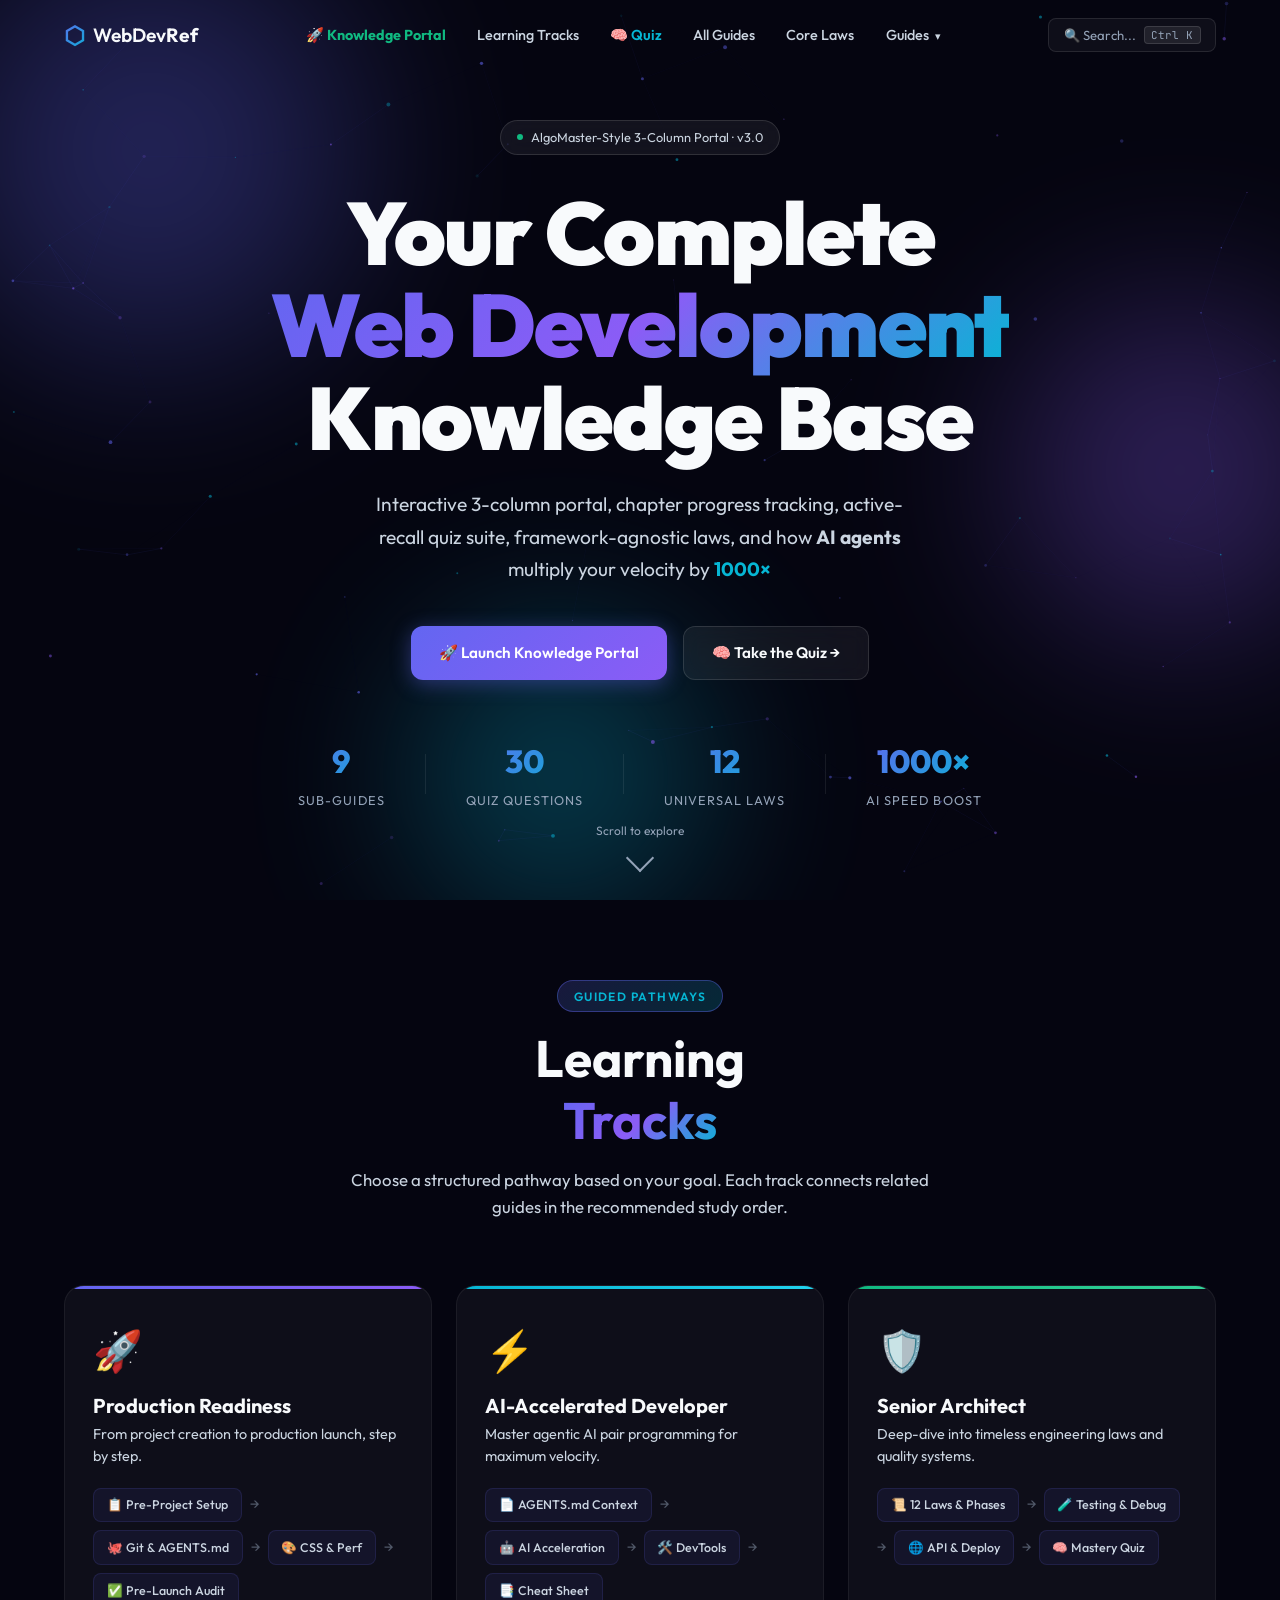
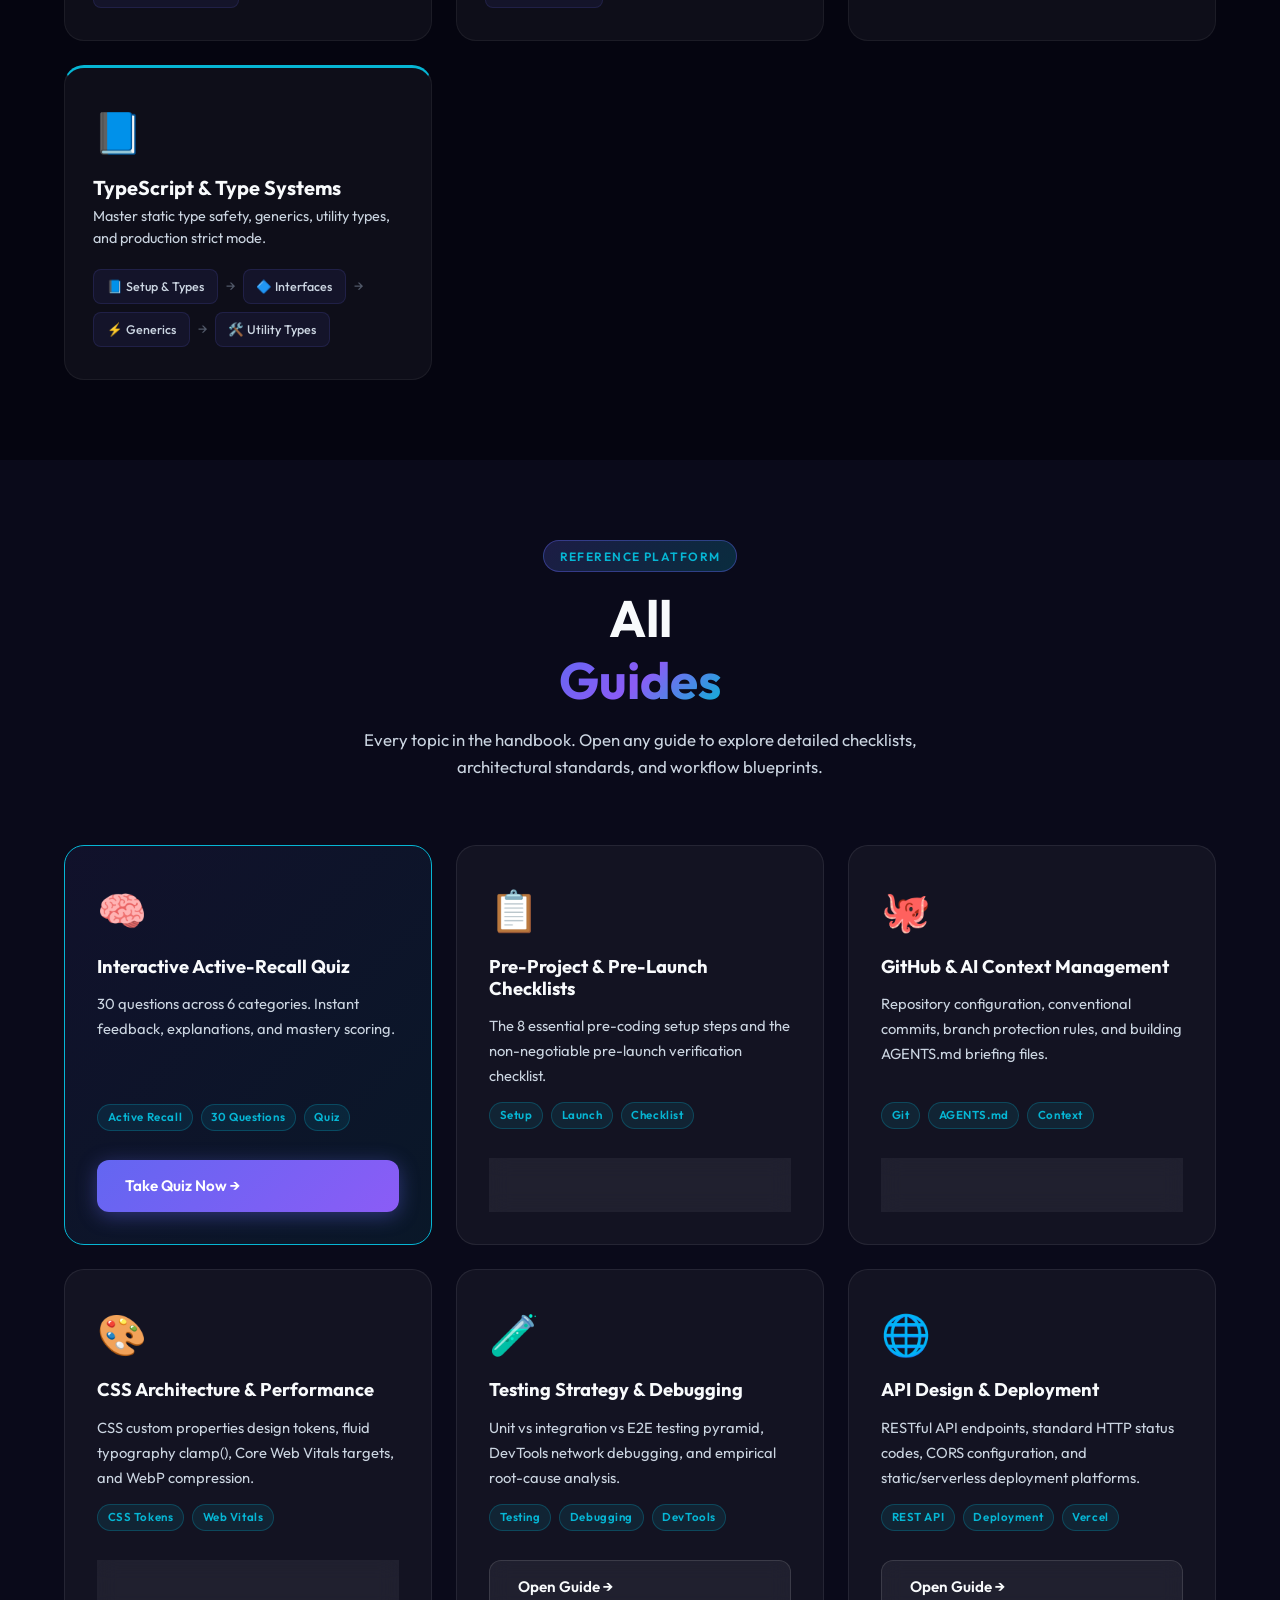
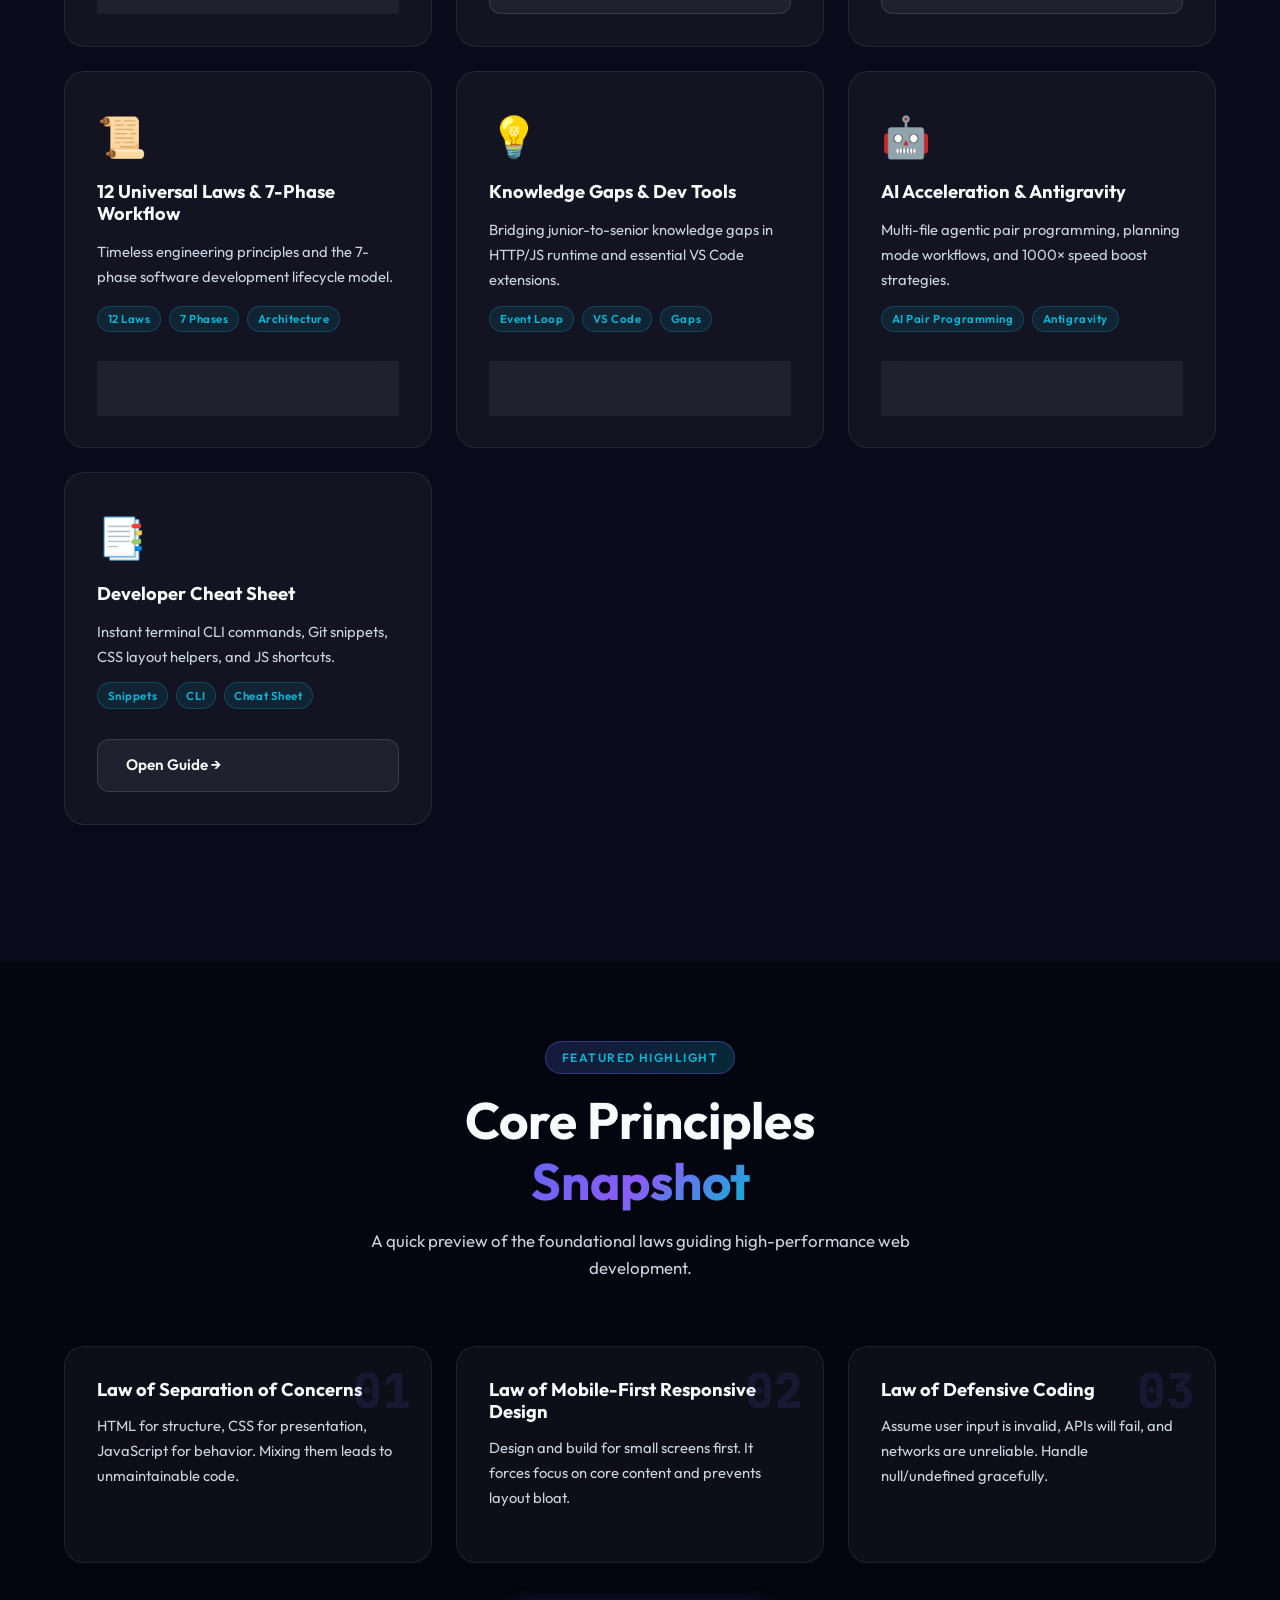
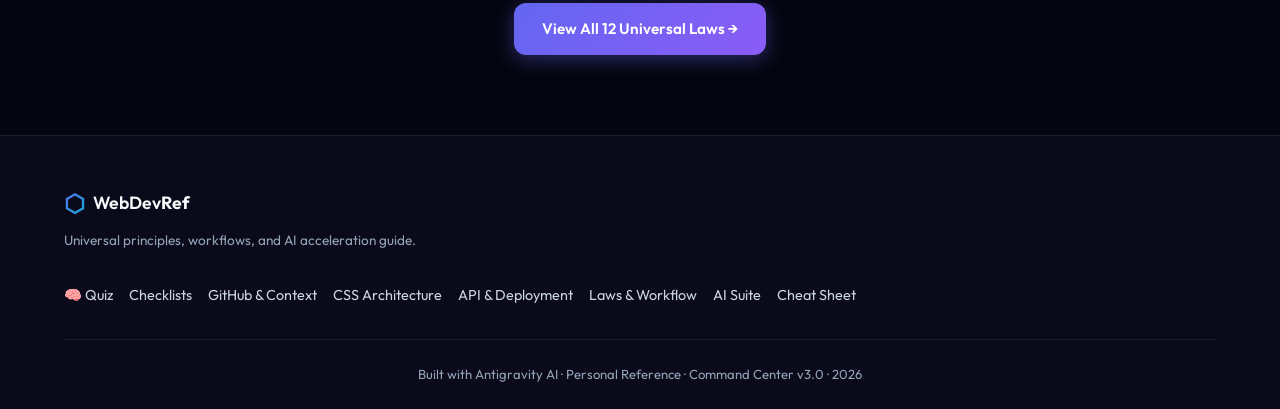
==== commit 3e6203ac: "feat: isolate TypeScript into a dedicated learning track in portal UI" ====
--- a/index.html
+++ b/index.html
@@ -169,13 +169,13 @@
           <h3 class="track-title">TypeScript &amp; Type Systems</h3>
           <p class="track-desc">Master static type safety, generics, utility types, and production strict mode.</p>
           <div class="track-steps">
-            <a href="portal.html#ts-fundamentals" class="track-step">📘 Setup &amp; Types</a>
-            <span class="track-arrow">→</span>
-            <a href="portal.html#ts-interfaces-types" class="track-step">🔷 Interfaces</a>
-            <span class="track-arrow">→</span>
-            <a href="portal.html#ts-generics" class="track-step">⚡ Generics</a>
-            <span class="track-arrow">→</span>
-            <a href="portal.html#ts-utility-types" class="track-step">🛠️ Utility Types</a>
+            <a href="portal.html?track=typescript#ts-fundamentals" class="track-step">📘 Setup &amp; Types</a>
+            <span class="track-arrow">→</span>
+            <a href="portal.html?track=typescript#ts-interfaces-types" class="track-step">🔷 Interfaces</a>
+            <span class="track-arrow">→</span>
+            <a href="portal.html?track=typescript#ts-generics" class="track-step">⚡ Generics</a>
+            <span class="track-arrow">→</span>
+            <a href="portal.html?track=typescript#ts-utility-types" class="track-step">🛠️ Utility Types</a>
           </div>
         </div>
 
--- a/css/style.css
+++ b/css/style.css
@@ -4112,6 +4112,99 @@
   line-height: 1.3;
 }
 
+/* Sidebar Track Switcher Dropdown */
+.portal-track-selector {
+  position: relative;
+  margin-bottom: 0.85rem;
+}
+
+.track-select-btn {
+  display: flex;
+  align-items: center;
+  justify-content: space-between;
+  width: 100%;
+  padding: 0.6rem 0.9rem;
+  background: rgba(255, 255, 255, 0.03);
+  border: 1px solid var(--border);
+  border-radius: var(--radius-sm);
+  color: var(--text-primary);
+  font-family: 'Outfit', sans-serif;
+  font-size: 0.85rem;
+  font-weight: 600;
+  cursor: pointer;
+  transition: all 0.2s ease;
+  text-align: left;
+}
+
+.track-select-btn:hover {
+  background: rgba(255, 255, 255, 0.08);
+  border-color: var(--border-hover);
+  box-shadow: 0 0 10px rgba(99, 102, 241, 0.1);
+}
+
+.track-select-btn .chevron {
+  font-size: 0.65rem;
+  color: var(--text-muted);
+  transition: transform 0.2s ease;
+}
+
+.portal-track-selector.active .track-select-btn .chevron {
+  transform: rotate(180deg);
+}
+
+.track-dropdown-menu {
+  position: absolute;
+  top: calc(100% + 5px);
+  left: 0;
+  width: 100%;
+  background: rgba(10, 10, 26, 0.95);
+  backdrop-filter: blur(10px);
+  -webkit-backdrop-filter: blur(10px);
+  border: 1px solid var(--border);
+  border-radius: var(--radius-sm);
+  list-style: none;
+  padding: 0.35rem;
+  margin: 0;
+  z-index: 100;
+  opacity: 0;
+  visibility: hidden;
+  transform: translateY(-5px);
+  transition: all 0.2s ease;
+  box-shadow: 0 10px 25px rgba(0, 0, 0, 0.5);
+}
+
+.portal-track-selector.active .track-dropdown-menu {
+  opacity: 1;
+  visibility: visible;
+  transform: translateY(0);
+}
+
+.track-dropdown-menu li {
+  margin: 0;
+}
+
+.track-dropdown-menu a {
+  display: block;
+  padding: 0.5rem 0.75rem;
+  color: var(--text-secondary);
+  font-size: 0.85rem;
+  font-weight: 500;
+  text-decoration: none;
+  border-radius: 4px;
+  transition: all 0.15s ease;
+}
+
+.track-dropdown-menu a:hover {
+  background: rgba(99, 102, 241, 0.15);
+  color: var(--accent-cyan);
+}
+
+.track-dropdown-menu li.active a {
+  background: rgba(6, 182, 212, 0.15);
+  color: var(--accent-cyan);
+  font-weight: 600;
+}
+
 .portal-progress-box {
   background: rgba(255, 255, 255, 0.03);
   padding: 0.75rem;
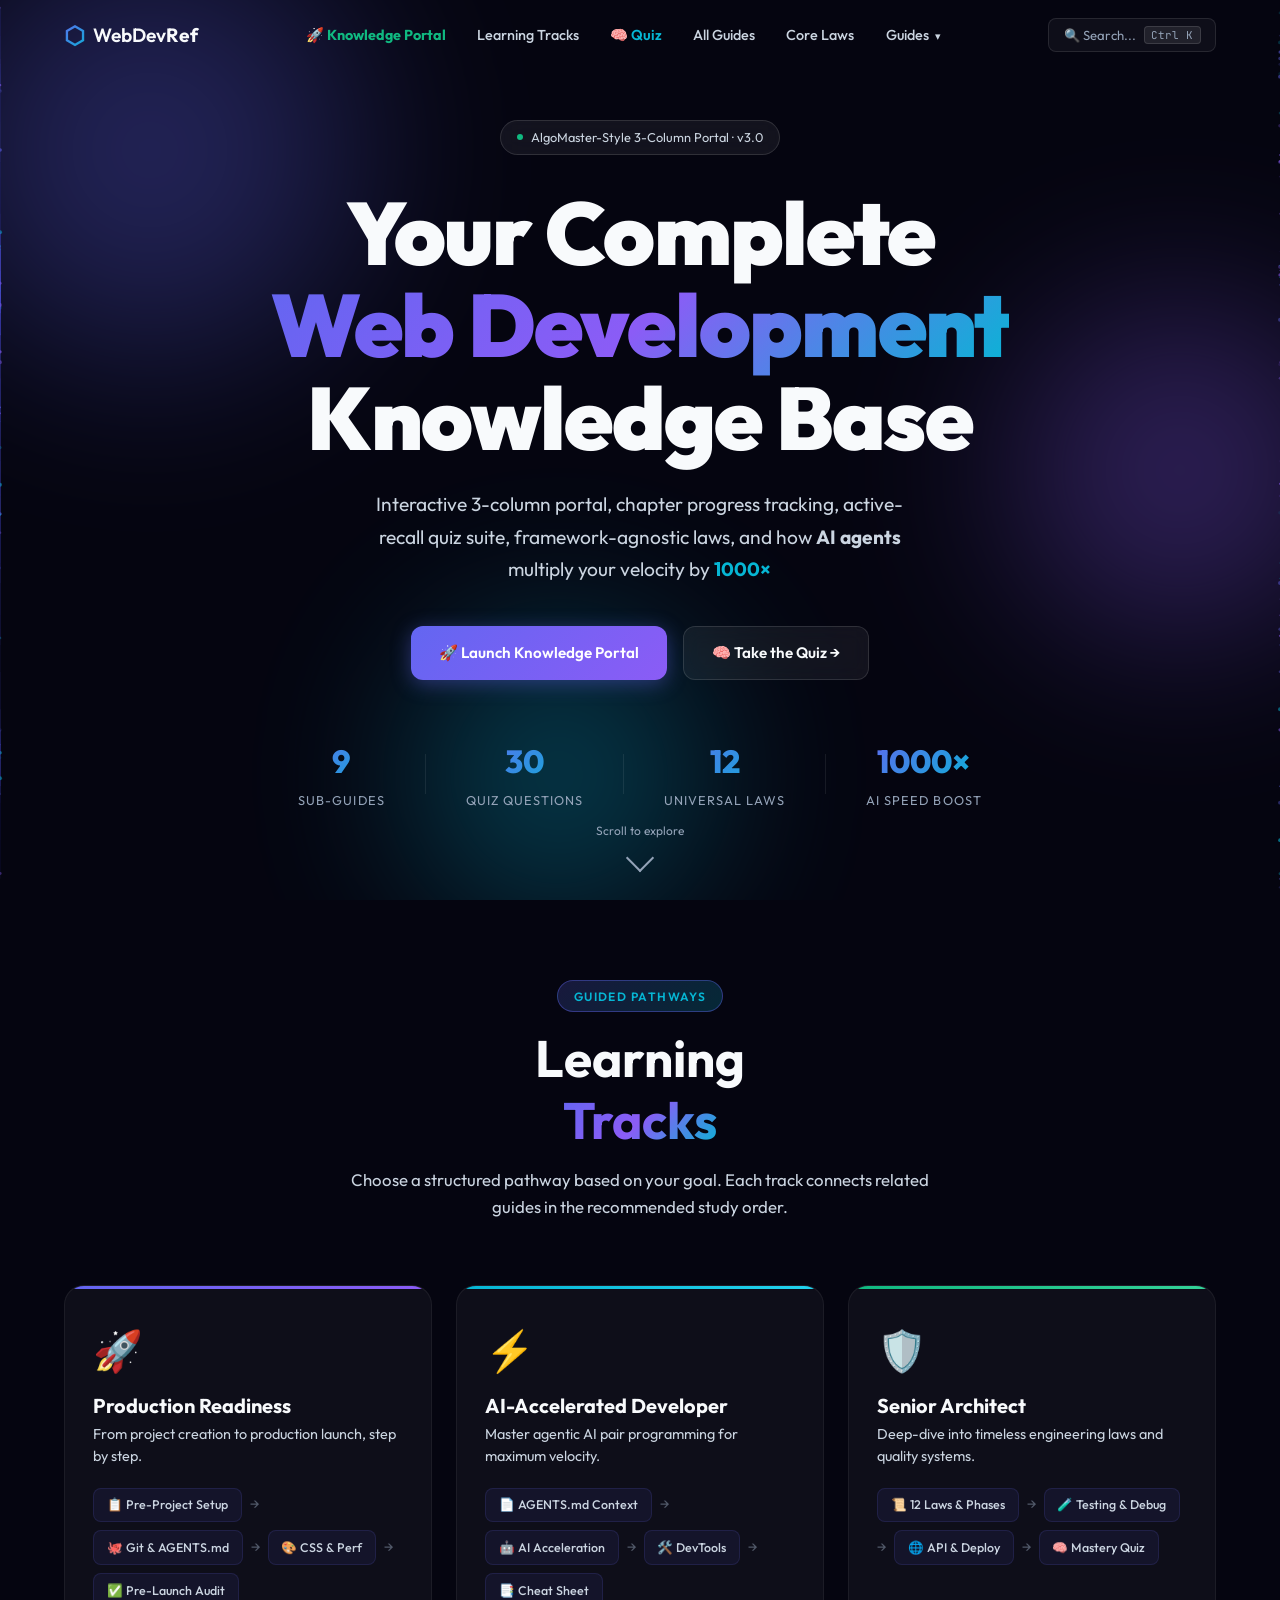
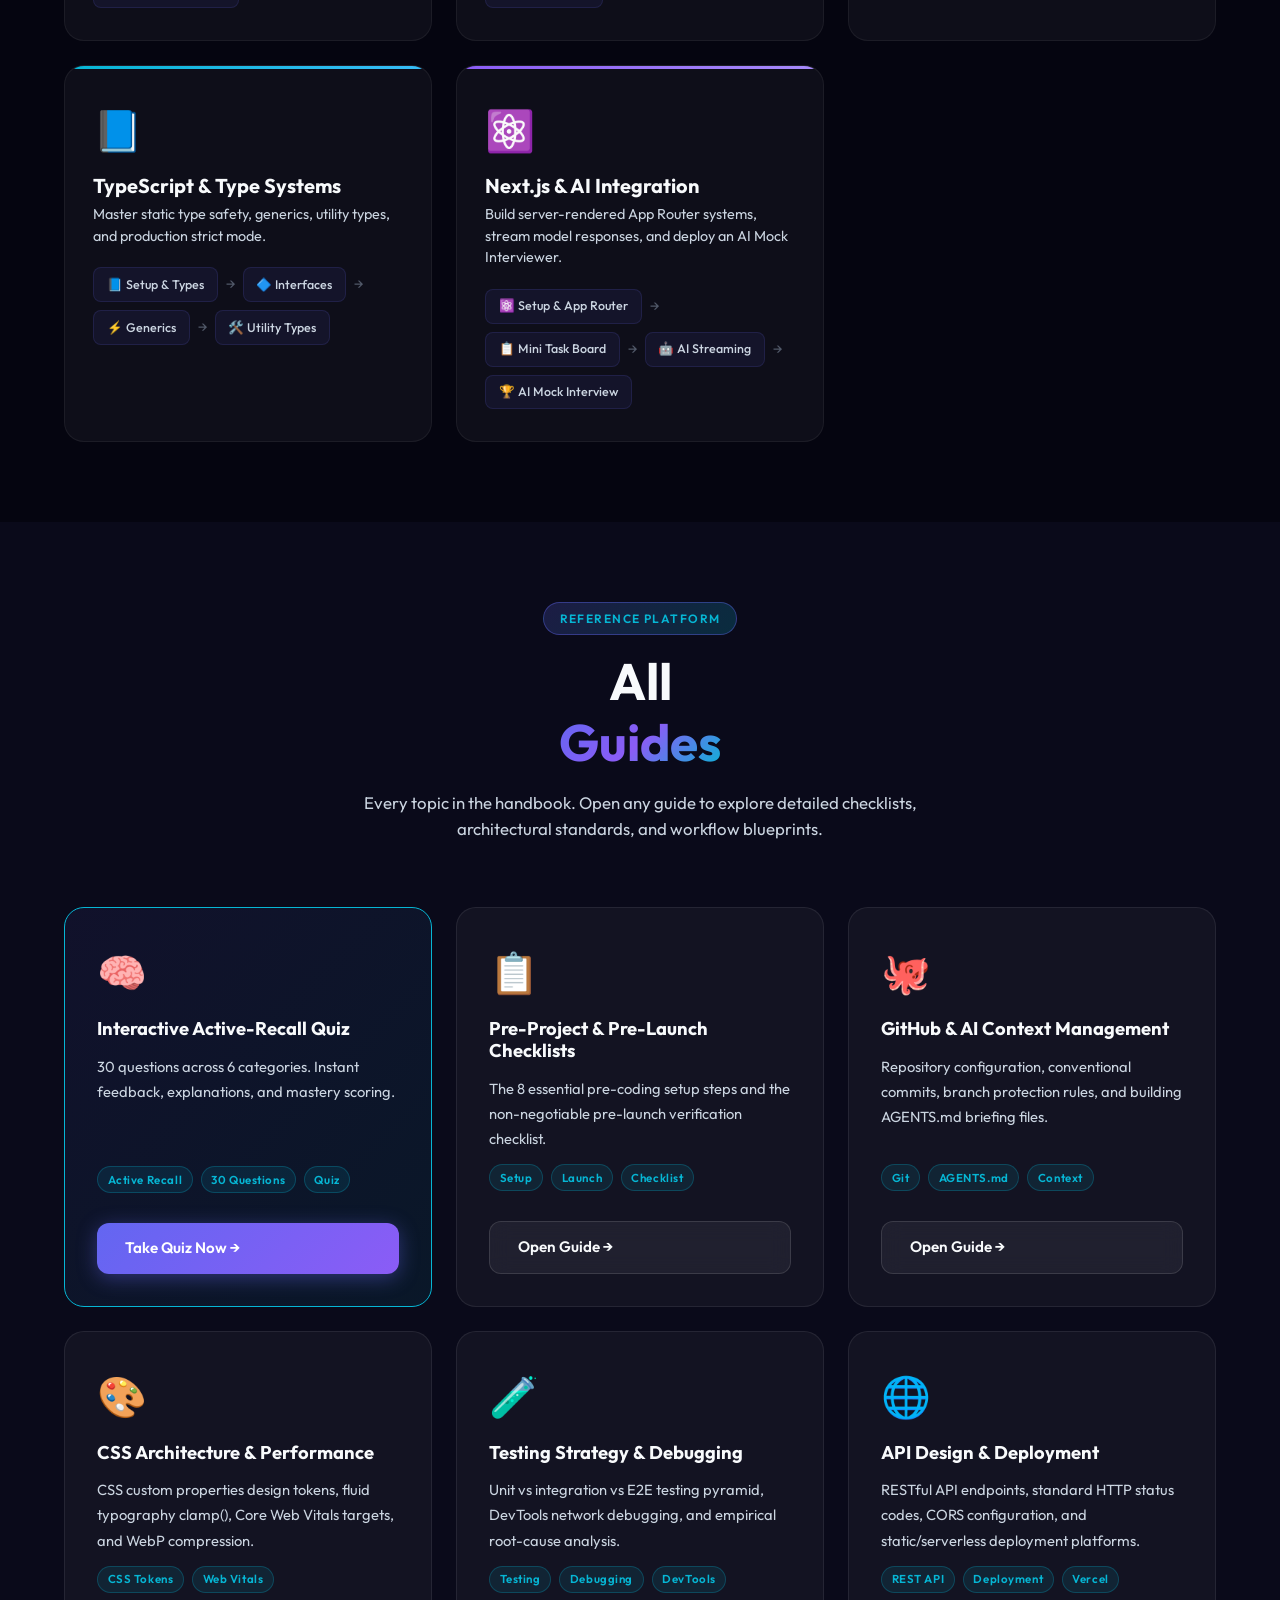
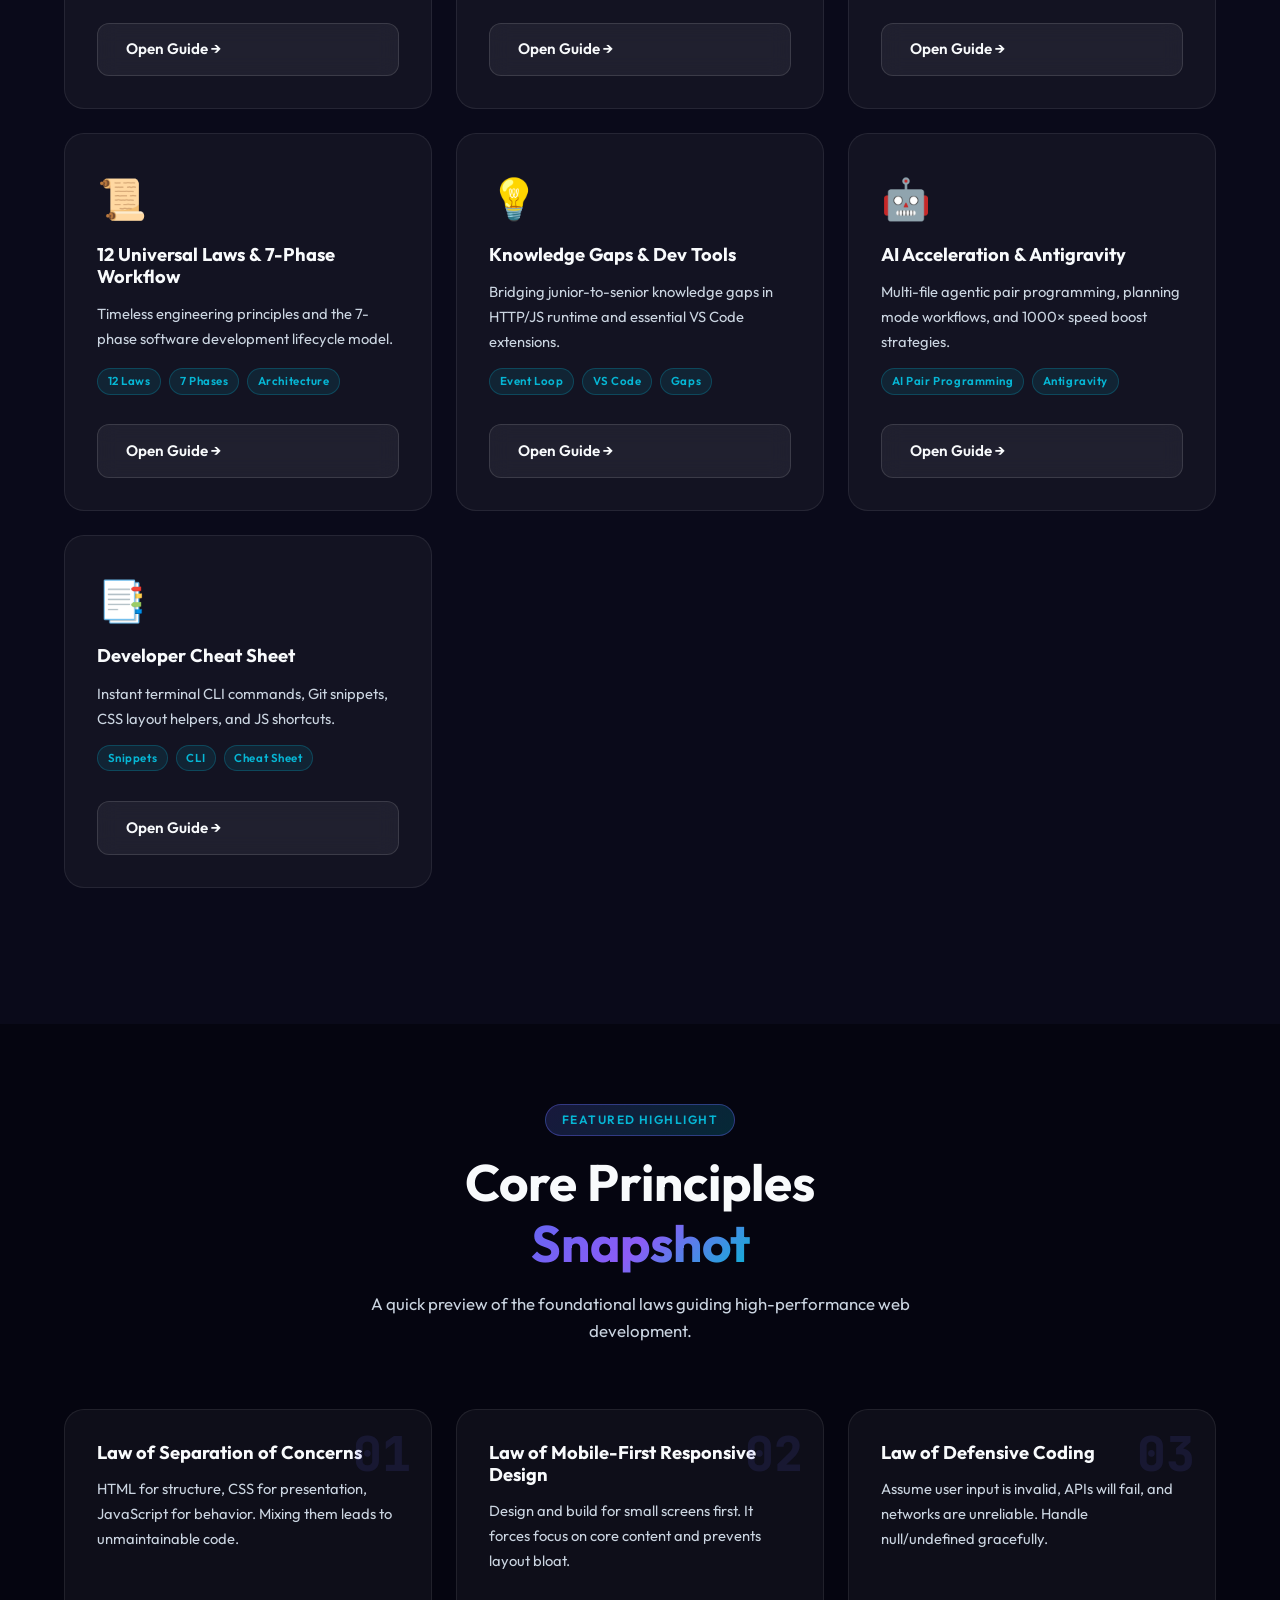
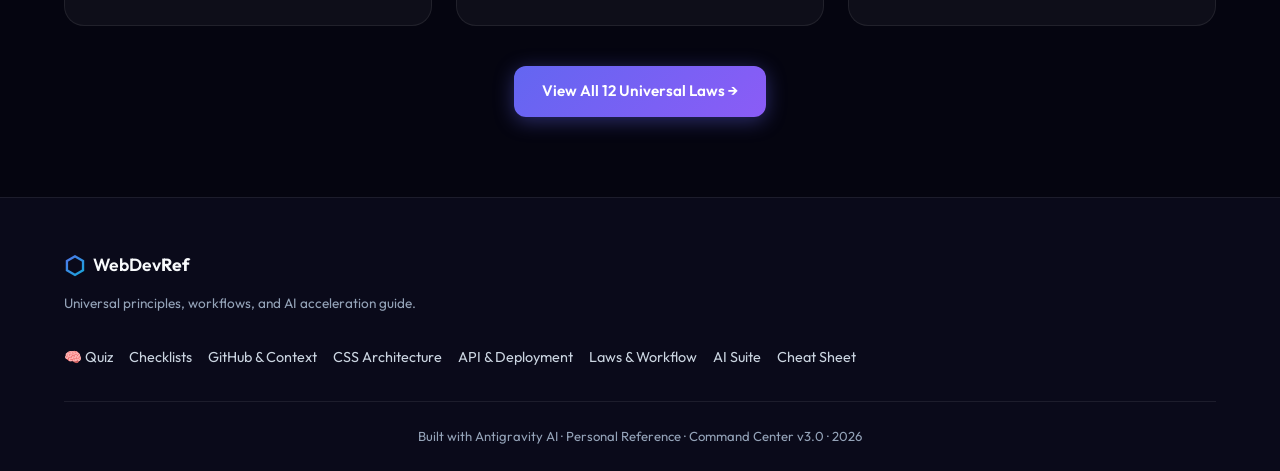
==== commit 590b127c: "feat: closes #22 - add Next.js & AI Capstone track and switcher UI" ====
--- a/index.html
+++ b/index.html
@@ -164,7 +164,7 @@
           </div>
         </div>
 
-        <div class="track-card track-typescript" style="border-top: 3px solid var(--accent-cyan);">
+        <div class="track-card track-typescript">
           <div class="track-icon">📘</div>
           <h3 class="track-title">TypeScript &amp; Type Systems</h3>
           <p class="track-desc">Master static type safety, generics, utility types, and production strict mode.</p>
@@ -176,6 +176,21 @@
             <a href="portal.html?track=typescript#ts-generics" class="track-step">⚡ Generics</a>
             <span class="track-arrow">→</span>
             <a href="portal.html?track=typescript#ts-utility-types" class="track-step">🛠️ Utility Types</a>
+          </div>
+        </div>
+
+        <div class="track-card track-nextjs">
+          <div class="track-icon">⚛️</div>
+          <h3 class="track-title">Next.js &amp; AI Integration</h3>
+          <p class="track-desc">Build server-rendered App Router systems, stream model responses, and deploy an AI Mock Interviewer.</p>
+          <div class="track-steps">
+            <a href="portal.html?track=nextjs#nextjs-architecture" class="track-step">⚛️ Setup &amp; App Router</a>
+            <span class="track-arrow">→</span>
+            <a href="portal.html?track=nextjs#nextjs-miniproject" class="track-step">📋 Mini Task Board</a>
+            <span class="track-arrow">→</span>
+            <a href="portal.html?track=nextjs#nextjs-ai-integration" class="track-step">🤖 AI Streaming</a>
+            <span class="track-arrow">→</span>
+            <a href="portal.html?track=nextjs#nextjs-capstone" class="track-step">🏆 AI Mock Interview</a>
           </div>
         </div>
 
--- a/css/style.css
+++ b/css/style.css
@@ -3772,10 +3772,14 @@
 .track-production::before { background: linear-gradient(90deg, var(--grad-start), var(--grad-mid)); }
 .track-ai::before { background: linear-gradient(90deg, var(--accent-cyan), #22d3ee); }
 .track-architect::before { background: linear-gradient(90deg, var(--accent-green), #34d399); }
+.track-typescript::before { background: linear-gradient(90deg, var(--accent-cyan), #38bdf8); }
+.track-nextjs::before { background: linear-gradient(90deg, var(--accent-secondary), #a78bfa); }
 
 .track-production:hover { border-color: var(--grad-mid); box-shadow: 0 0 30px rgba(139, 92, 246, 0.15); }
 .track-ai:hover { border-color: var(--accent-cyan); box-shadow: 0 0 30px rgba(6, 182, 212, 0.15); }
 .track-architect:hover { border-color: var(--accent-green); box-shadow: 0 0 30px rgba(16, 185, 129, 0.15); }
+.track-typescript:hover { border-color: var(--accent-cyan); box-shadow: 0 0 30px rgba(6, 182, 212, 0.15); }
+.track-nextjs:hover { border-color: var(--accent-secondary); box-shadow: 0 0 30px rgba(139, 92, 246, 0.15); }
 
 .track-card:hover {
   transform: translateY(-4px);
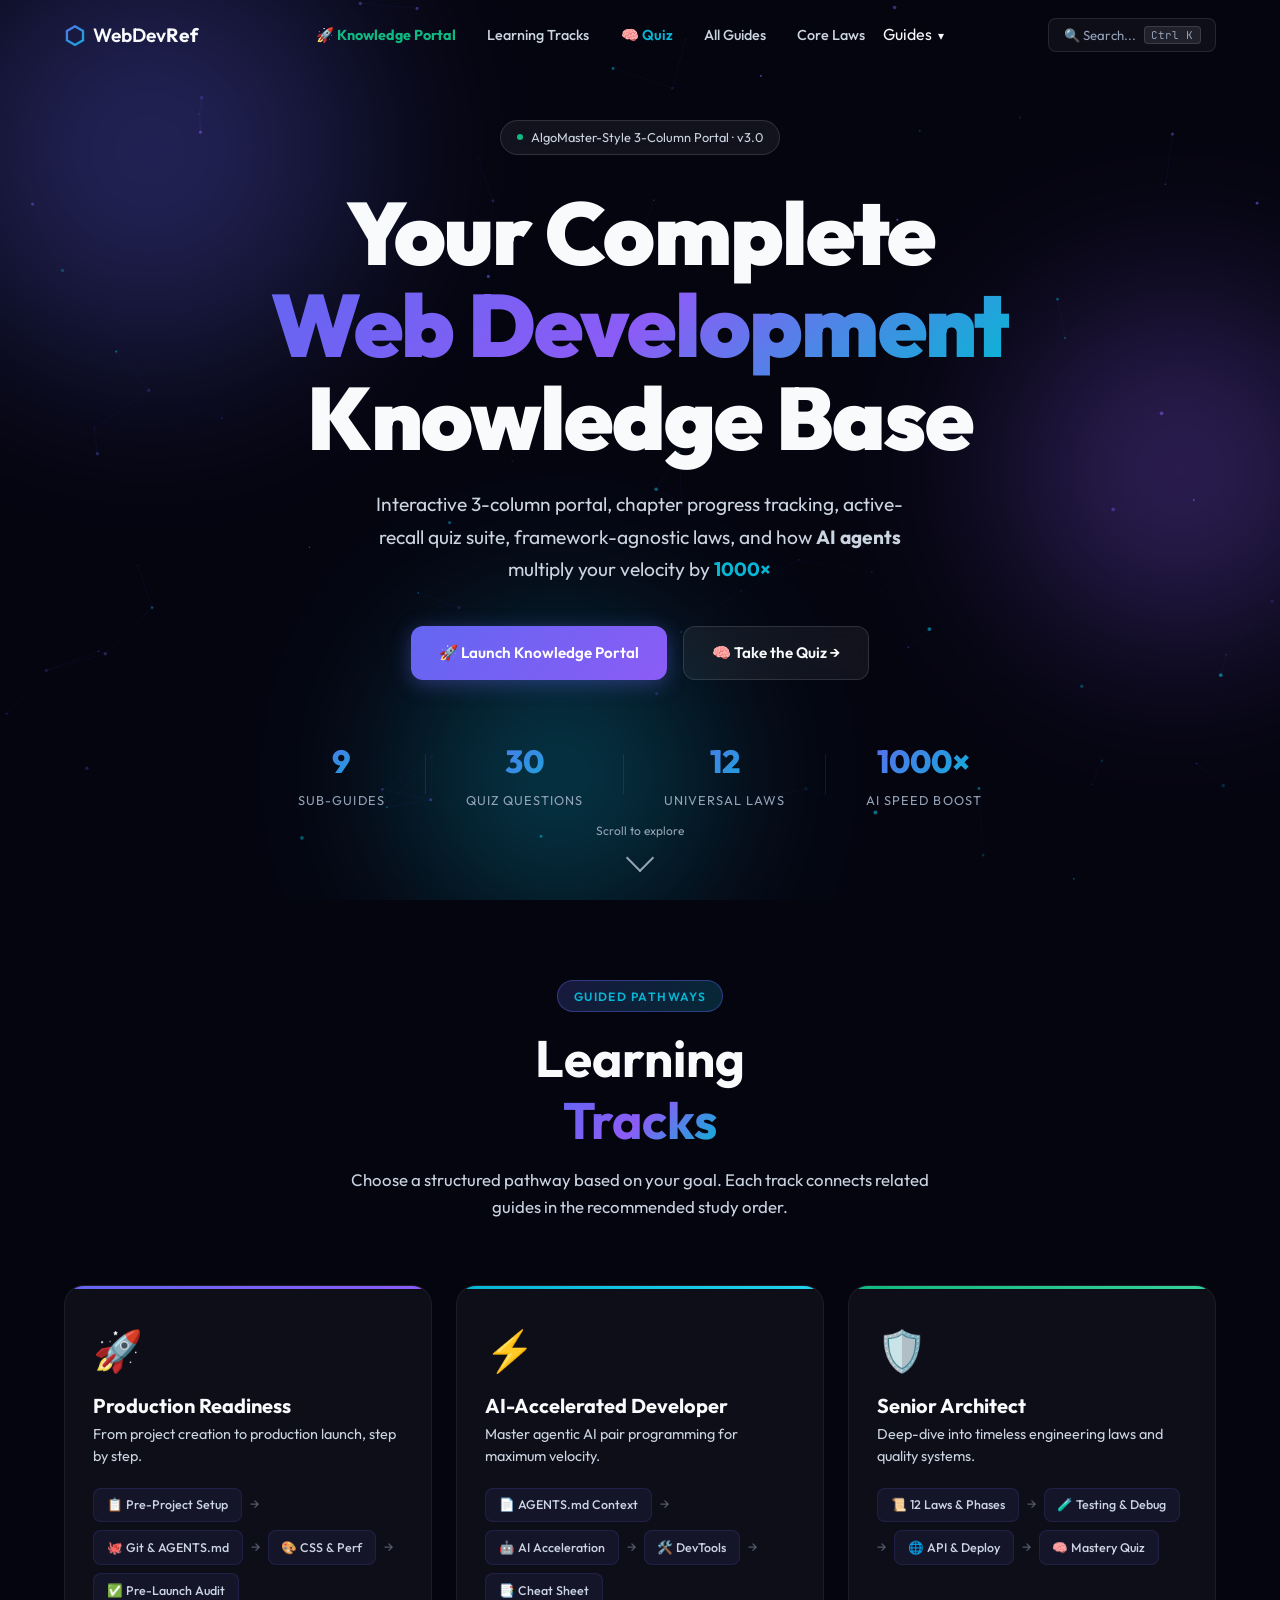
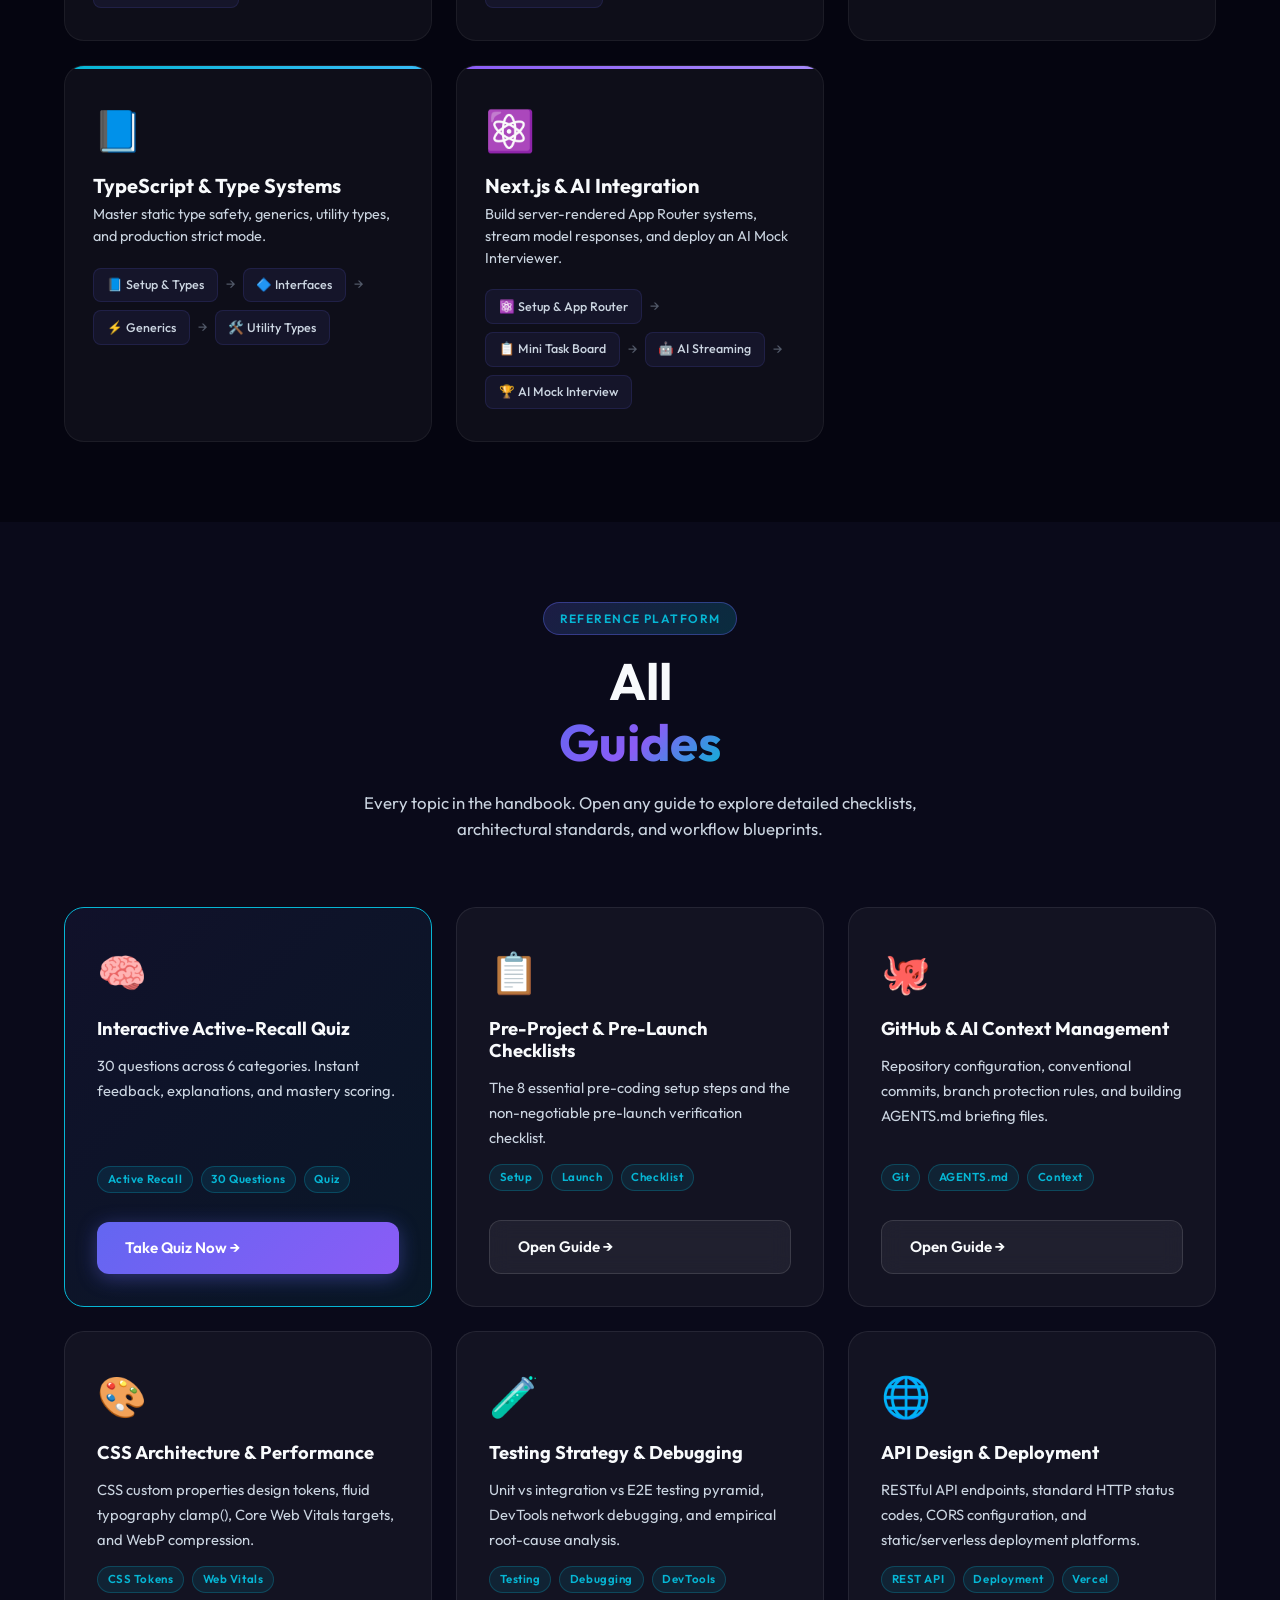
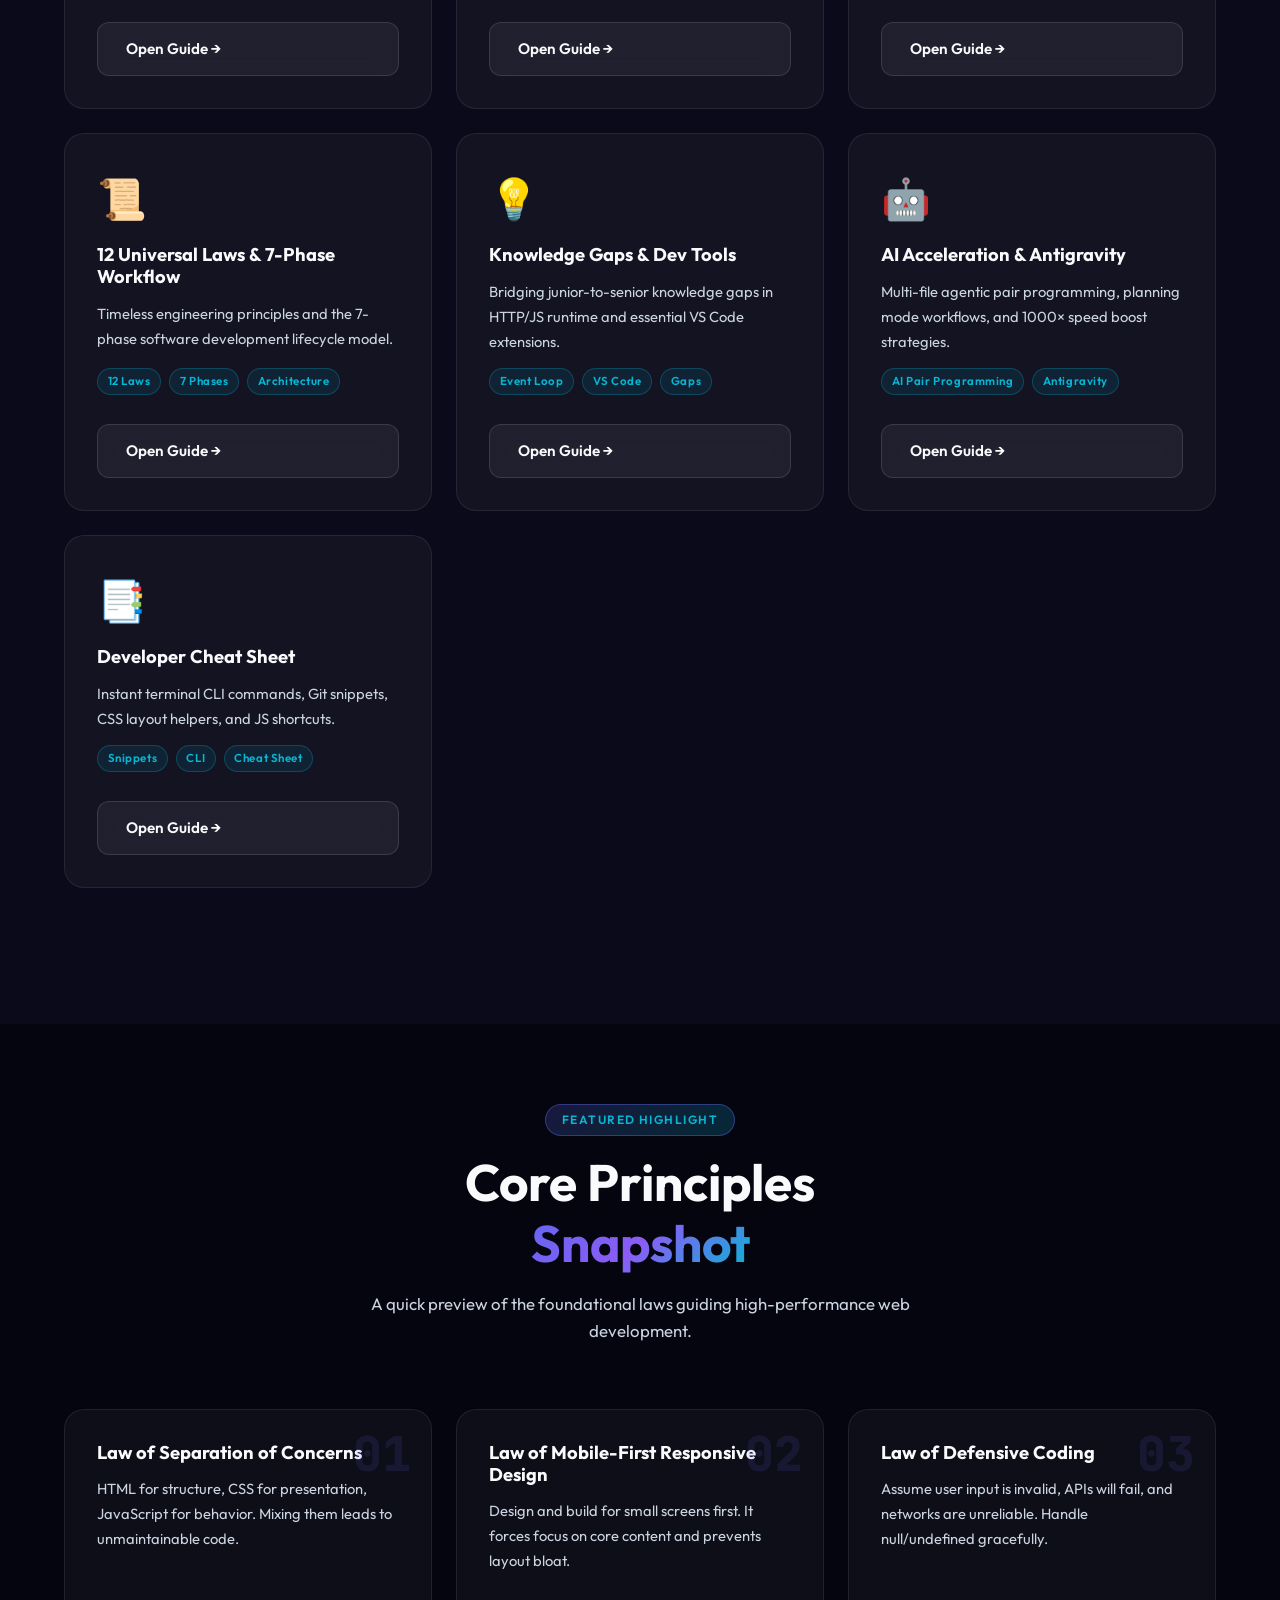
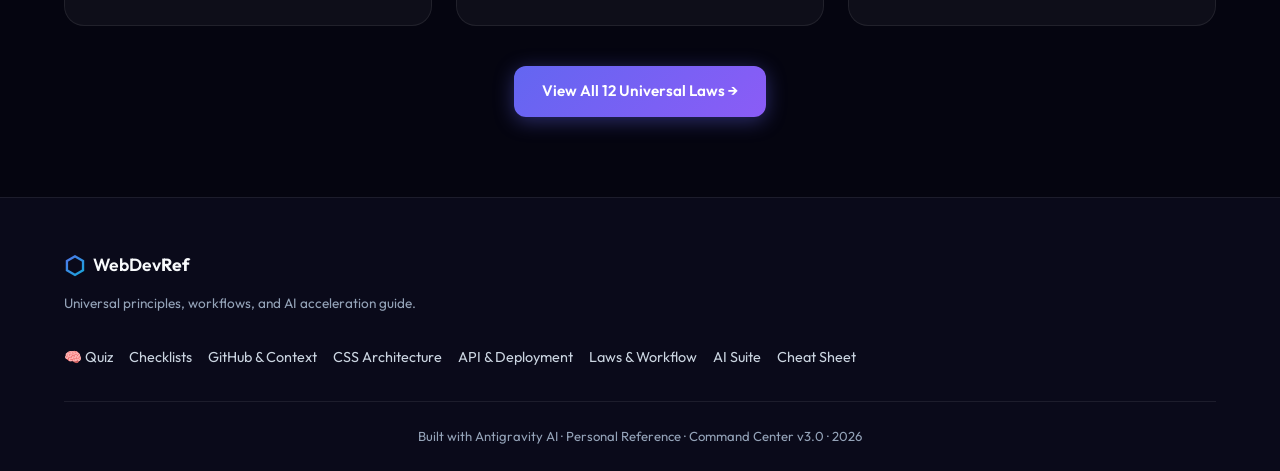
==== commit bf3fd7f1: "fix: closes #25 (phase 1) - critical CSS syntax error, ARIA fixes, skip link, theme-color, hamburger" ====
--- a/index.html
+++ b/index.html
@@ -5,12 +5,15 @@
   <meta name="viewport" content="width=device-width, initial-scale=1.0" />
   <title>WebDev Reference | Your Complete Web Development Command Center</title>
   <meta name="description" content="A multi-page developer command center covering universal laws, guided learning tracks, interactive quizzes, and AI acceleration." />
+  <meta name="theme-color" content="#050510" />
   <link rel="preconnect" href="https://fonts.googleapis.com" />
   <link rel="preconnect" href="https://fonts.gstatic.com" crossorigin />
   <link href="https://fonts.googleapis.com/css2?family=Outfit:wght@300;400;500;600;700;800;900&family=JetBrains+Mono:wght@400;500;700&display=swap" rel="stylesheet" />
   <link rel="stylesheet" href="css/style.css" />
 </head>
 <body>
+
+  <a href="#hero" class="skip-link">Skip to main content</a>
 
   <!-- ─── NAVIGATION ─────────────────────────────────────────────── -->
   <nav class="navbar" id="navbar">
@@ -20,14 +23,14 @@
         <span>WebDev<strong>Ref</strong></span>
       </a>
       <ul class="nav-links" id="navLinks">
-        <li><a href="portal.html" class="nav-link" style="color: var(--accent-green); font-weight: 700;">🚀 Knowledge Portal</a></li>
+        <li><a href="portal.html" class="nav-link nav-link--portal">🚀 Knowledge Portal</a></li>
         <li><a href="#tracks" class="nav-link">Learning Tracks</a></li>
-        <li><a href="pages/quiz.html" class="nav-link" style="color: var(--accent-cyan); font-weight: 600;">🧠 Quiz</a></li>
+        <li><a href="pages/quiz.html" class="nav-link nav-link--quiz">🧠 Quiz</a></li>
         <li><a href="#directories" class="nav-link">All Guides</a></li>
         <li><a href="#highlights" class="nav-link">Core Laws</a></li>
 
         <li class="nav-item-dropdown">
-          <a href="#" class="nav-link dropdown-toggle">Guides <span class="dropdown-arrow">▾</span></a>
+          <button class="nav-link dropdown-toggle" aria-expanded="false" aria-haspopup="true">Guides <span class="dropdown-arrow">▾</span></button>
           <ul class="dropdown-menu">
             <li><a href="portal.html" class="dropdown-item" style="color:var(--accent-green);">🚀 AlgoMaster Portal</a></li>
             <li><a href="pages/checklists.html" class="dropdown-item">Checklists</a></li>
@@ -41,6 +44,9 @@
             <li><a href="pages/cheatsheet.html" class="dropdown-item">Cheat Sheet</a></li>
           </ul>
         </li>
+        <li class="mobile-search-link">
+          <button onclick="document.getElementById('cmdPaletteTrigger').click()">🔍 Search Topics</button>
+        </li>
       </ul>
       <button class="cmd-palette-trigger" id="cmdPaletteTrigger" aria-label="Open Command Palette">
         <span>🔍 Search...</span>
@@ -72,7 +78,7 @@
       <div class="hero-orb orb1"></div>
       <div class="hero-orb orb2"></div>
       <div class="hero-orb orb3"></div>
-      <canvas id="particleCanvas"></canvas>
+      <canvas id="particleCanvas" role="img" aria-label="Animated particle background decoration"></canvas>
     </div>
     <div class="hero-content">
       <div class="hero-badge">
--- a/css/style.css
+++ b/css/style.css
@@ -16,6 +16,77 @@
   outline: 2px solid var(--accent-cyan);
   outline-offset: 3px;
   border-radius: 4px;
+}
+
+/* Skip Navigation Link */
+.skip-link {
+  position: absolute;
+  top: -100%;
+  left: 1rem;
+  background: var(--accent-primary);
+  color: white;
+  padding: 0.75rem 1.5rem;
+  border-radius: var(--radius-sm);
+  z-index: 10001;
+  font-weight: 600;
+  font-family: 'Outfit', sans-serif;
+  text-decoration: none;
+  transition: top 0.2s ease;
+}
+.skip-link:focus {
+  top: 1rem;
+}
+
+/* Dropdown toggle button reset (when <a> changed to <button>) */
+button.dropdown-toggle {
+  background: none;
+  border: none;
+  cursor: pointer;
+  font-family: inherit;
+  font-size: inherit;
+  font-weight: inherit;
+  color: inherit;
+  padding: 0;
+  width: 100%;
+  text-align: left;
+}
+
+/* Nav link modifier classes (replaces inline styles) */
+.nav-link--portal {
+  color: var(--accent-green) !important;
+  font-weight: 700 !important;
+}
+.nav-link--quiz {
+  color: var(--accent-cyan) !important;
+  font-weight: 600 !important;
+}
+
+/* Mobile search link — only visible in hamburger drawer */
+.mobile-search-link {
+  display: none;
+}
+@media (max-width: 1024px) {
+  .mobile-search-link {
+    display: block;
+  }
+  .mobile-search-link button {
+    background: none;
+    border: none;
+    font-family: inherit;
+    font-size: 1rem;
+    font-weight: 500;
+    color: var(--text-secondary);
+    padding: 0.75rem 1rem;
+    width: 100%;
+    text-align: left;
+    border-radius: 10px;
+    cursor: pointer;
+    transition: background 0.2s, color 0.2s;
+  }
+  .mobile-search-link button:hover {
+    background: rgba(255,255,255,0.07);
+    color: var(--text-primary);
+  }
 }
 
 :root {
@@ -129,6 +200,15 @@
   display: flex;
   flex-direction: column;
   height: 100%;
+}
+
+/* Performance: promote frequently animated cards to their own compositor layer */
+.pp-card,
+.law-card,
+.track-card,
+.pillar-card,
+.cs-card {
+  will-change: transform;
 }
 
 .section-header {
@@ -433,8 +513,8 @@
   cursor: pointer;
   padding: 8px;
   z-index: 1051;
-  width: 40px;
-  height: 40px;
+  width: 44px;  /* WCAG minimum tap target */
+  height: 44px;
   transition: background 0.2s, border-color 0.2s;
 }
 
@@ -4713,6 +4793,13 @@
   padding: 0;
   color: inherit;
 }
+
+/* Step card (portal article sequential step display) */
+.step-card {
+  display: flex;
+  flex-direction: column;
+  gap: 0.5rem;
+  background: rgba(255, 255, 255, 0.03);
   border: 1px solid var(--border);
   padding: 1rem 1.25rem;
   border-radius: var(--radius-md);
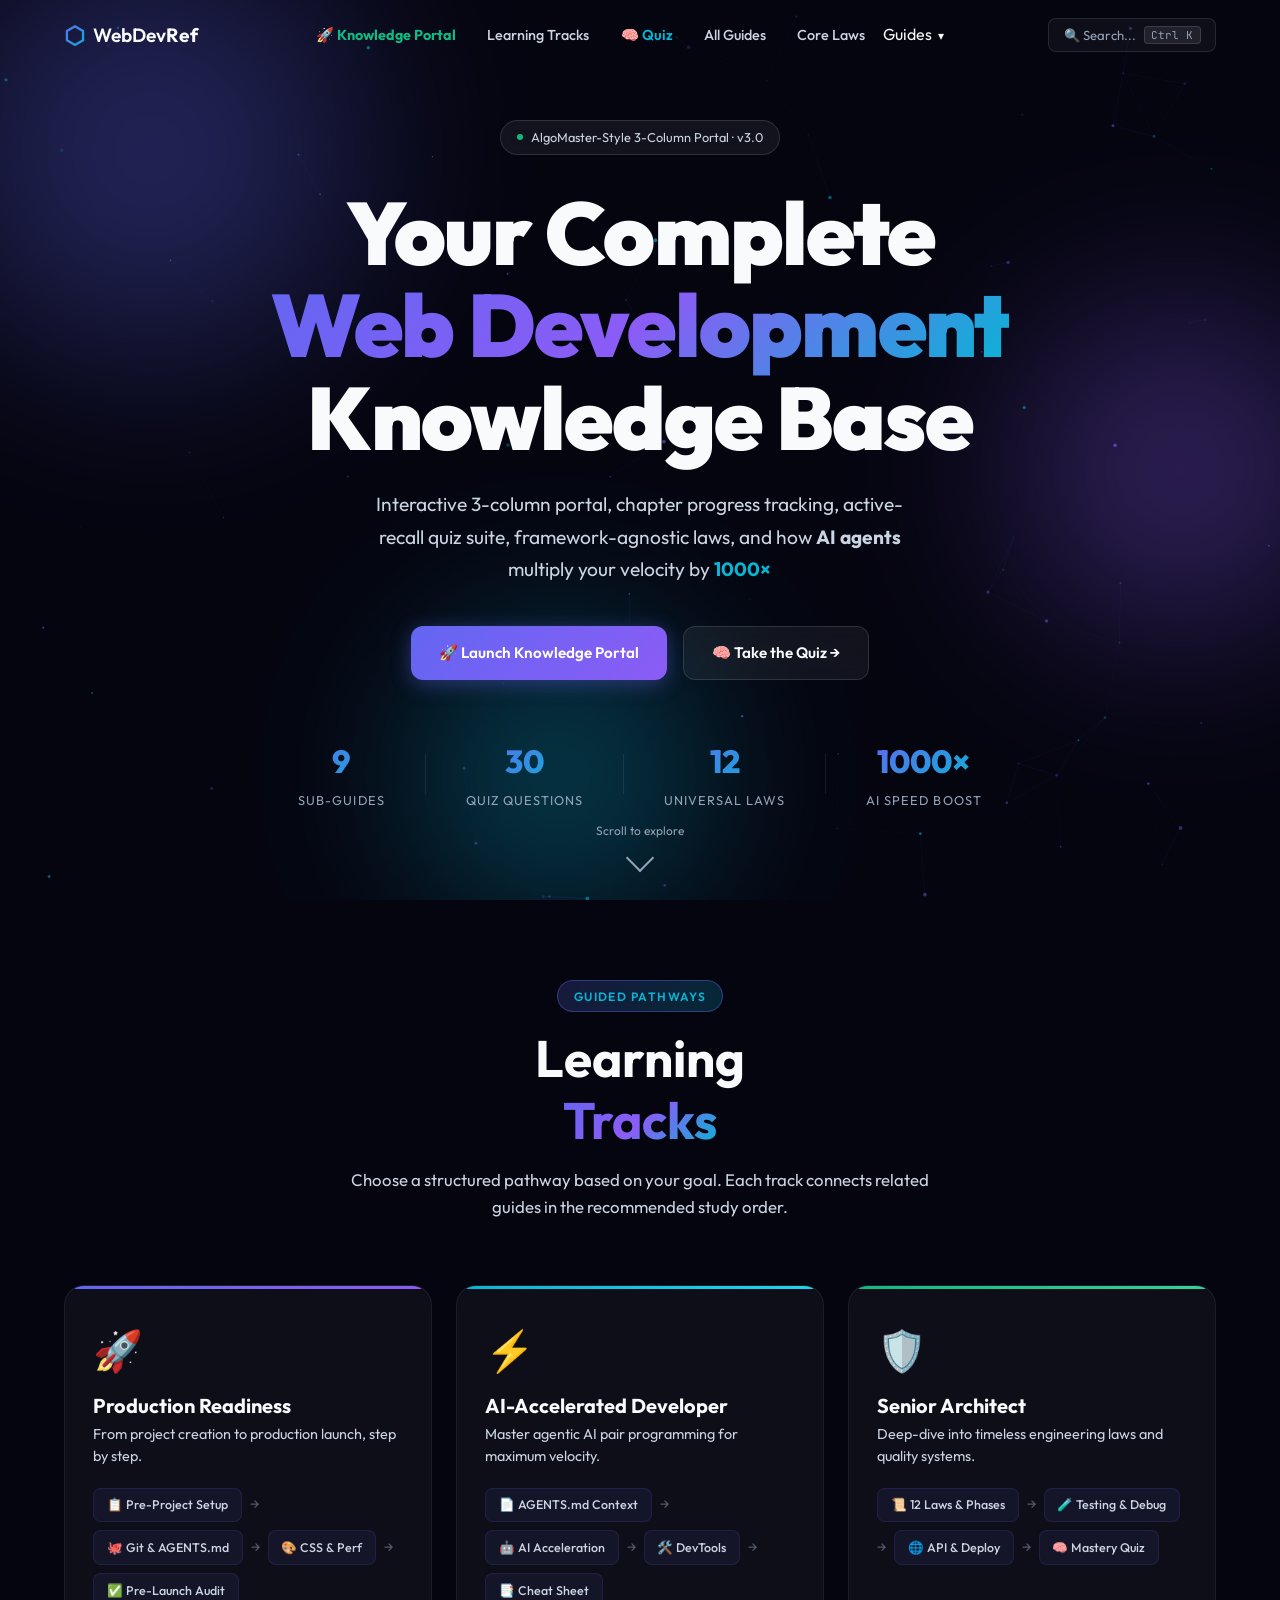
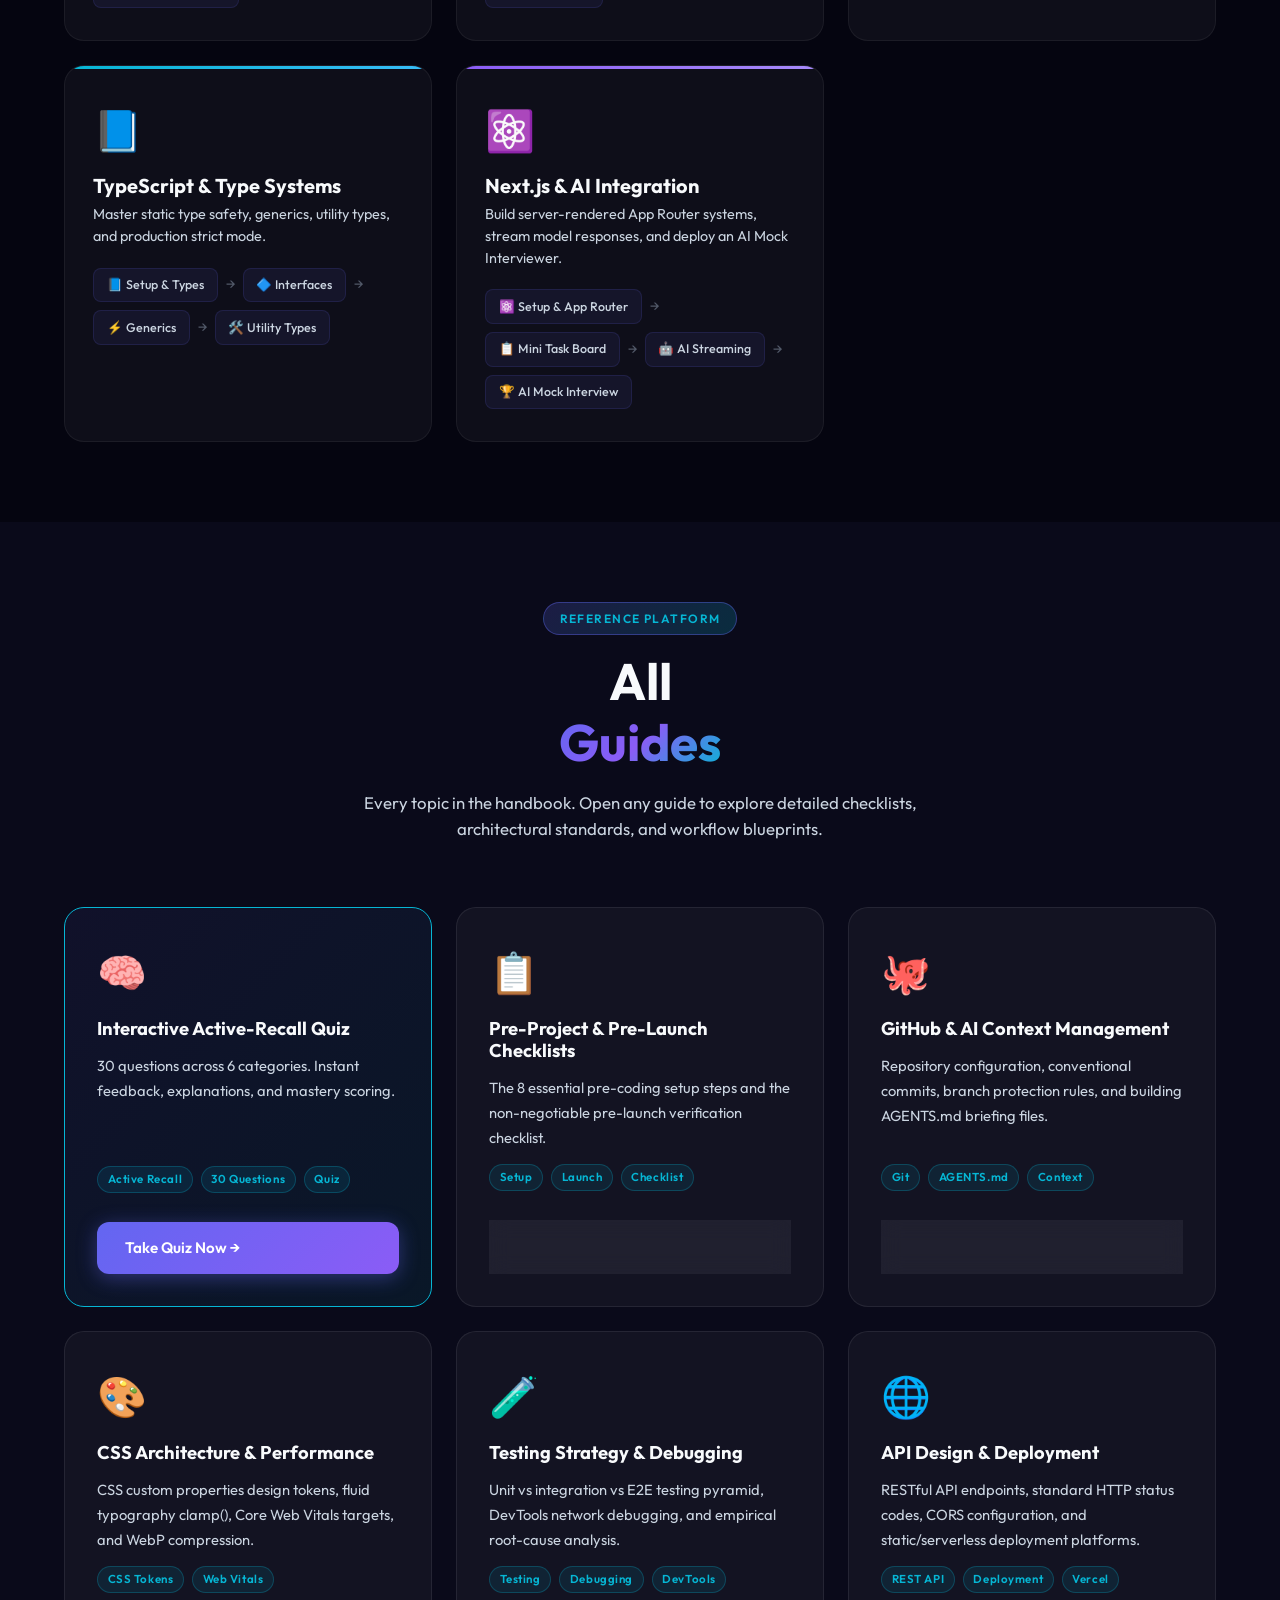
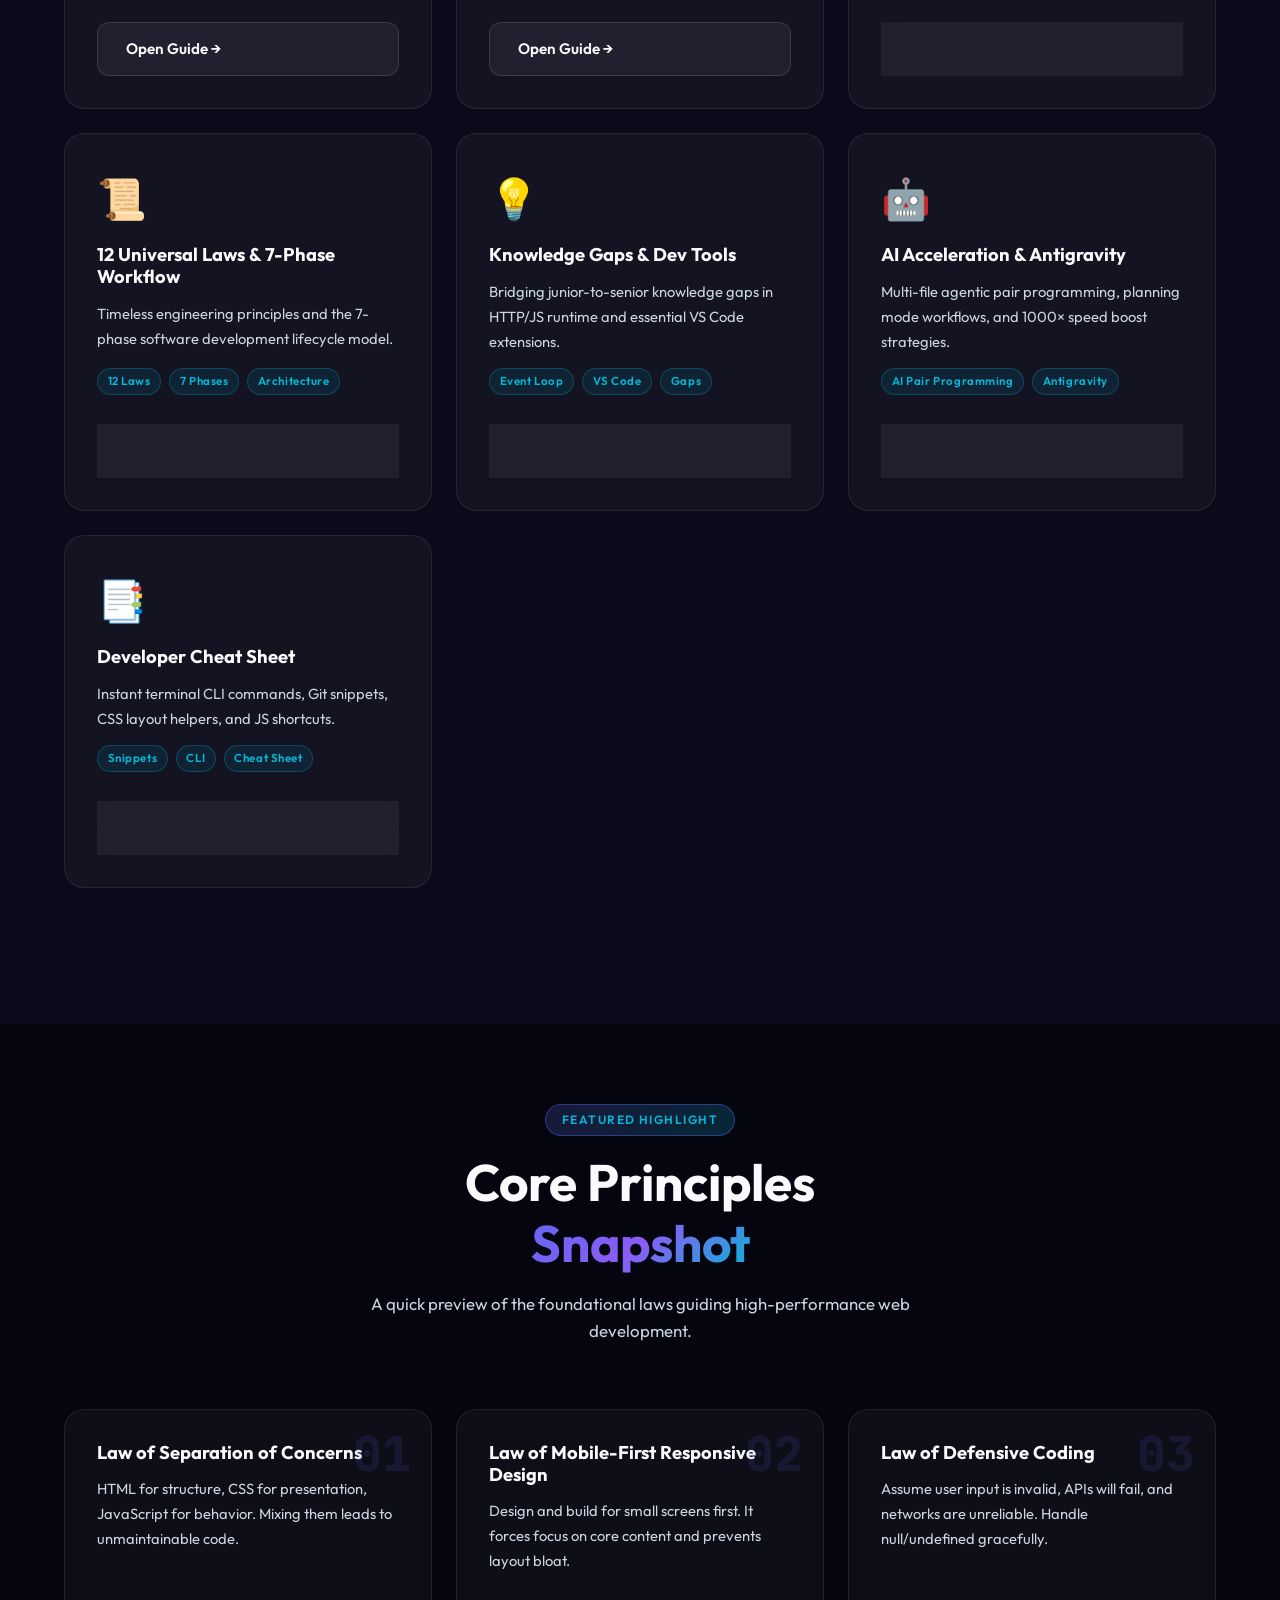
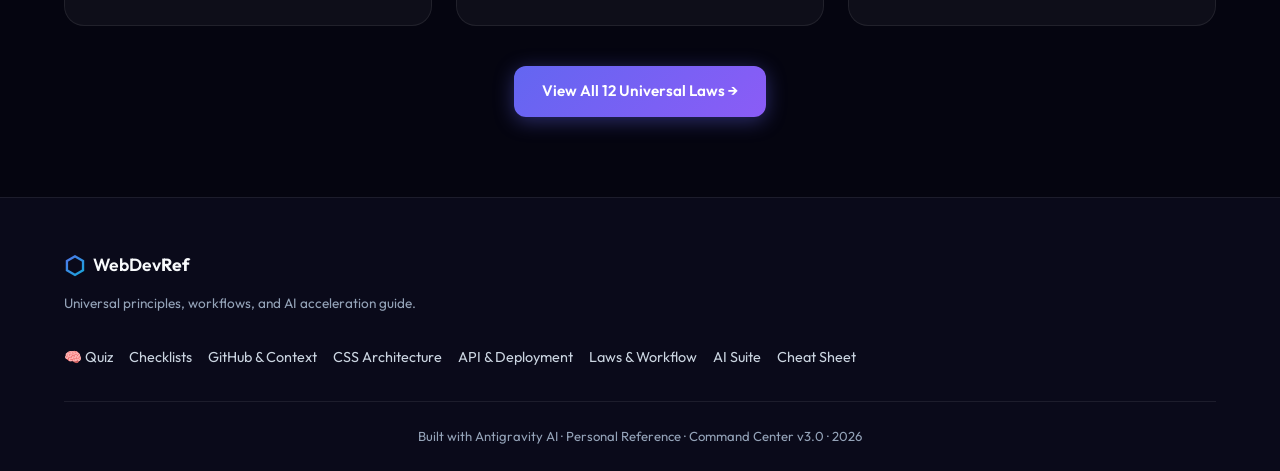
==== commit 720cdb91: "refactor: closes #25 - replace redirect stubs with direct portal links (phase 2)" ====
--- a/index.html
+++ b/index.html
@@ -32,16 +32,15 @@
         <li class="nav-item-dropdown">
           <button class="nav-link dropdown-toggle" aria-expanded="false" aria-haspopup="true">Guides <span class="dropdown-arrow">▾</span></button>
           <ul class="dropdown-menu">
-            <li><a href="portal.html" class="dropdown-item" style="color:var(--accent-green);">🚀 AlgoMaster Portal</a></li>
-            <li><a href="pages/checklists.html" class="dropdown-item">Checklists</a></li>
-            <li><a href="pages/github-context.html" class="dropdown-item">GitHub &amp; AI Context</a></li>
-            <li><a href="pages/css-performance.html" class="dropdown-item">CSS &amp; Performance</a></li>
-            <li><a href="pages/testing-debugging.html" class="dropdown-item">Testing &amp; Debugging</a></li>
-            <li><a href="pages/api-deployment.html" class="dropdown-item">API &amp; Deployment</a></li>
-            <li><a href="pages/laws-workflow.html" class="dropdown-item">Laws &amp; Workflow</a></li>
-            <li><a href="pages/gaps-devtools.html" class="dropdown-item">Gaps &amp; DevTools</a></li>
-            <li><a href="pages/ai-acceleration.html" class="dropdown-item">AI &amp; Antigravity</a></li>
-            <li><a href="pages/cheatsheet.html" class="dropdown-item">Cheat Sheet</a></li>
+            <li><a href="portal.html#preproject-checklist" class="dropdown-item">Checklists</a></li>
+            <li><a href="portal.html#github-workflow" class="dropdown-item">GitHub &amp; AI Context</a></li>
+            <li><a href="portal.html#css-architecture" class="dropdown-item">CSS &amp; Performance</a></li>
+            <li><a href="portal.html#testing-pyramid" class="dropdown-item">Testing &amp; Debugging</a></li>
+            <li><a href="portal.html#api-design" class="dropdown-item">API &amp; Deployment</a></li>
+            <li><a href="portal.html#universal-laws" class="dropdown-item">Laws &amp; Workflow</a></li>
+            <li><a href="portal.html#developer-cheatsheet" class="dropdown-item">Gaps &amp; DevTools</a></li>
+            <li><a href="portal.html#ai-velocity" class="dropdown-item">AI &amp; Antigravity</a></li>
+            <li><a href="portal.html#developer-cheatsheet" class="dropdown-item">Cheat Sheet</a></li>
           </ul>
         </li>
         <li class="mobile-search-link">
@@ -130,13 +129,13 @@
           <h3 class="track-title">Production Readiness</h3>
           <p class="track-desc">From project creation to production launch, step by step.</p>
           <div class="track-steps">
-            <a href="pages/checklists.html" class="track-step">📋 Pre-Project Setup</a>
-            <span class="track-arrow">→</span>
-            <a href="pages/github-context.html" class="track-step">🐙 Git &amp; AGENTS.md</a>
-            <span class="track-arrow">→</span>
-            <a href="pages/css-performance.html" class="track-step">🎨 CSS &amp; Perf</a>
-            <span class="track-arrow">→</span>
-            <a href="pages/checklists.html" class="track-step">✅ Pre-Launch Audit</a>
+            <a href="portal.html#preproject-checklist" class="track-step">📋 Pre-Project Setup</a>
+            <span class="track-arrow">→</span>
+            <a href="portal.html#github-workflow" class="track-step">🐙 Git &amp; AGENTS.md</a>
+            <span class="track-arrow">→</span>
+            <a href="portal.html#css-architecture" class="track-step">🎨 CSS &amp; Perf</a>
+            <span class="track-arrow">→</span>
+            <a href="portal.html#preproject-checklist" class="track-step">✅ Pre-Launch Audit</a>
           </div>
         </div>
 
@@ -145,13 +144,13 @@
           <h3 class="track-title">AI-Accelerated Developer</h3>
           <p class="track-desc">Master agentic AI pair programming for maximum velocity.</p>
           <div class="track-steps">
-            <a href="pages/github-context.html" class="track-step">📄 AGENTS.md Context</a>
-            <span class="track-arrow">→</span>
-            <a href="pages/ai-acceleration.html" class="track-step">🤖 AI Acceleration</a>
-            <span class="track-arrow">→</span>
-            <a href="pages/gaps-devtools.html" class="track-step">🛠️ DevTools</a>
-            <span class="track-arrow">→</span>
-            <a href="pages/cheatsheet.html" class="track-step">📑 Cheat Sheet</a>
+            <a href="portal.html#github-workflow" class="track-step">📄 AGENTS.md Context</a>
+            <span class="track-arrow">→</span>
+            <a href="portal.html#ai-velocity" class="track-step">🤖 AI Acceleration</a>
+            <span class="track-arrow">→</span>
+            <a href="portal.html#developer-cheatsheet" class="track-step">🛠️ DevTools</a>
+            <span class="track-arrow">→</span>
+            <a href="portal.html#developer-cheatsheet" class="track-step">📑 Cheat Sheet</a>
           </div>
         </div>
 
@@ -160,11 +159,11 @@
           <h3 class="track-title">Senior Architect</h3>
           <p class="track-desc">Deep-dive into timeless engineering laws and quality systems.</p>
           <div class="track-steps">
-            <a href="pages/laws-workflow.html" class="track-step">📜 12 Laws &amp; Phases</a>
-            <span class="track-arrow">→</span>
-            <a href="pages/testing-debugging.html" class="track-step">🧪 Testing &amp; Debug</a>
-            <span class="track-arrow">→</span>
-            <a href="pages/api-deployment.html" class="track-step">🌐 API &amp; Deploy</a>
+            <a href="portal.html#universal-laws" class="track-step">📜 12 Laws &amp; Phases</a>
+            <span class="track-arrow">→</span>
+            <a href="portal.html#testing-pyramid" class="track-step">🧪 Testing &amp; Debug</a>
+            <span class="track-arrow">→</span>
+            <a href="portal.html#api-design" class="track-step">🌐 API &amp; Deploy</a>
             <span class="track-arrow">→</span>
             <a href="pages/quiz.html" class="track-step">🧠 Mastery Quiz</a>
           </div>
@@ -228,7 +227,7 @@
           <h3>Pre-Project &amp; Pre-Launch Checklists</h3>
           <p>The 8 essential pre-coding setup steps and the non-negotiable pre-launch verification checklist.</p>
           <div class="pp-tags"><span>Setup</span><span>Launch</span><span>Checklist</span></div>
-          <a href="pages/checklists.html" class="btn btn-ghost" style="margin-top: 1rem;">Open Guide →</a>
+          <a href="portal.html#preproject-checklist" class="btn btn-ghost" style="margin-top: 1rem;">Open Guide →</a>
         </div>
 
         <div class="pp-card" data-step="02">
@@ -236,7 +235,7 @@
           <h3>GitHub &amp; AI Context Management</h3>
           <p>Repository configuration, conventional commits, branch protection rules, and building AGENTS.md briefing files.</p>
           <div class="pp-tags"><span>Git</span><span>AGENTS.md</span><span>Context</span></div>
-          <a href="pages/github-context.html" class="btn btn-ghost" style="margin-top: 1rem;">Open Guide →</a>
+          <a href="portal.html#github-workflow" class="btn btn-ghost" style="margin-top: 1rem;">Open Guide →</a>
         </div>
 
         <div class="pp-card" data-step="03">
@@ -244,7 +243,7 @@
           <h3>CSS Architecture &amp; Performance</h3>
           <p>CSS custom properties design tokens, fluid typography clamp(), Core Web Vitals targets, and WebP compression.</p>
           <div class="pp-tags"><span>CSS Tokens</span><span>Web Vitals</span></div>
-          <a href="pages/css-performance.html" class="btn btn-ghost" style="margin-top: 1rem;">Open Guide →</a>
+          <a href="portal.html#css-architecture" class="btn btn-ghost" style="margin-top: 1rem;">Open Guide →</a>
         </div>
 
         <div class="pp-card" data-step="04">
@@ -252,7 +251,7 @@
           <h3>Testing Strategy &amp; Debugging</h3>
           <p>Unit vs integration vs E2E testing pyramid, DevTools network debugging, and empirical root-cause analysis.</p>
           <div class="pp-tags"><span>Testing</span><span>Debugging</span><span>DevTools</span></div>
-          <a href="pages/testing-debugging.html" class="btn btn-ghost" style="margin-top: 1rem;">Open Guide →</a>
+          <a href="portal.html#testing-pyramid" class="btn btn-ghost" style="margin-top: 1rem;">Open Guide →</a>
         </div>
 
         <div class="pp-card" data-step="05">
@@ -260,7 +259,7 @@
           <h3>API Design &amp; Deployment</h3>
           <p>RESTful API endpoints, standard HTTP status codes, CORS configuration, and static/serverless deployment platforms.</p>
           <div class="pp-tags"><span>REST API</span><span>Deployment</span><span>Vercel</span></div>
-          <a href="pages/api-deployment.html" class="btn btn-ghost" style="margin-top: 1rem;">Open Guide →</a>
+          <a href="portal.html#api-design" class="btn btn-ghost" style="margin-top: 1rem;">Open Guide →</a>
         </div>
 
         <div class="pp-card" data-step="06">
@@ -268,7 +267,7 @@
           <h3>12 Universal Laws &amp; 7-Phase Workflow</h3>
           <p>Timeless engineering principles and the 7-phase software development lifecycle model.</p>
           <div class="pp-tags"><span>12 Laws</span><span>7 Phases</span><span>Architecture</span></div>
-          <a href="pages/laws-workflow.html" class="btn btn-ghost" style="margin-top: 1rem;">Open Guide →</a>
+          <a href="portal.html#universal-laws" class="btn btn-ghost" style="margin-top: 1rem;">Open Guide →</a>
         </div>
 
         <div class="pp-card" data-step="07">
@@ -276,7 +275,7 @@
           <h3>Knowledge Gaps &amp; Dev Tools</h3>
           <p>Bridging junior-to-senior knowledge gaps in HTTP/JS runtime and essential VS Code extensions.</p>
           <div class="pp-tags"><span>Event Loop</span><span>VS Code</span><span>Gaps</span></div>
-          <a href="pages/gaps-devtools.html" class="btn btn-ghost" style="margin-top: 1rem;">Open Guide →</a>
+          <a href="portal.html#developer-cheatsheet" class="btn btn-ghost" style="margin-top: 1rem;">Open Guide →</a>
         </div>
 
         <div class="pp-card" data-step="08">
@@ -284,7 +283,7 @@
           <h3>AI Acceleration &amp; Antigravity</h3>
           <p>Multi-file agentic pair programming, planning mode workflows, and 1000× speed boost strategies.</p>
           <div class="pp-tags"><span>AI Pair Programming</span><span>Antigravity</span></div>
-          <a href="pages/ai-acceleration.html" class="btn btn-ghost" style="margin-top: 1rem;">Open Guide →</a>
+          <a href="portal.html#ai-velocity" class="btn btn-ghost" style="margin-top: 1rem;">Open Guide →</a>
         </div>
 
         <div class="pp-card" data-step="09">
@@ -292,7 +291,7 @@
           <h3>Developer Cheat Sheet</h3>
           <p>Instant terminal CLI commands, Git snippets, CSS layout helpers, and JS shortcuts.</p>
           <div class="pp-tags"><span>Snippets</span><span>CLI</span><span>Cheat Sheet</span></div>
-          <a href="pages/cheatsheet.html" class="btn btn-ghost" style="margin-top: 1rem;">Open Guide →</a>
+          <a href="portal.html#developer-cheatsheet" class="btn btn-ghost" style="margin-top: 1rem;">Open Guide →</a>
         </div>
 
       </div>
@@ -329,7 +328,7 @@
       </div>
 
       <div style="text-align: center; margin-top: 2.5rem;">
-        <a href="pages/laws-workflow.html" class="btn btn-primary">View All 12 Universal Laws →</a>
+        <a href="portal.html#universal-laws" class="btn btn-primary">View All 12 Universal Laws →</a>
       </div>
     </div>
   </section>
@@ -346,13 +345,13 @@
         </div>
         <div class="footer-links">
           <a href="pages/quiz.html">🧠 Quiz</a>
-          <a href="pages/checklists.html">Checklists</a>
-          <a href="pages/github-context.html">GitHub &amp; Context</a>
-          <a href="pages/css-performance.html">CSS Architecture</a>
-          <a href="pages/api-deployment.html">API &amp; Deployment</a>
-          <a href="pages/laws-workflow.html">Laws &amp; Workflow</a>
-          <a href="pages/ai-acceleration.html">AI Suite</a>
-          <a href="pages/cheatsheet.html">Cheat Sheet</a>
+          <a href="portal.html#preproject-checklist">Checklists</a>
+          <a href="portal.html#github-workflow">GitHub &amp; Context</a>
+          <a href="portal.html#css-architecture">CSS Architecture</a>
+          <a href="portal.html#api-design">API &amp; Deployment</a>
+          <a href="portal.html#universal-laws">Laws &amp; Workflow</a>
+          <a href="portal.html#ai-velocity">AI Suite</a>
+          <a href="portal.html#developer-cheatsheet">Cheat Sheet</a>
         </div>
       </div>
       <div class="footer-bottom">
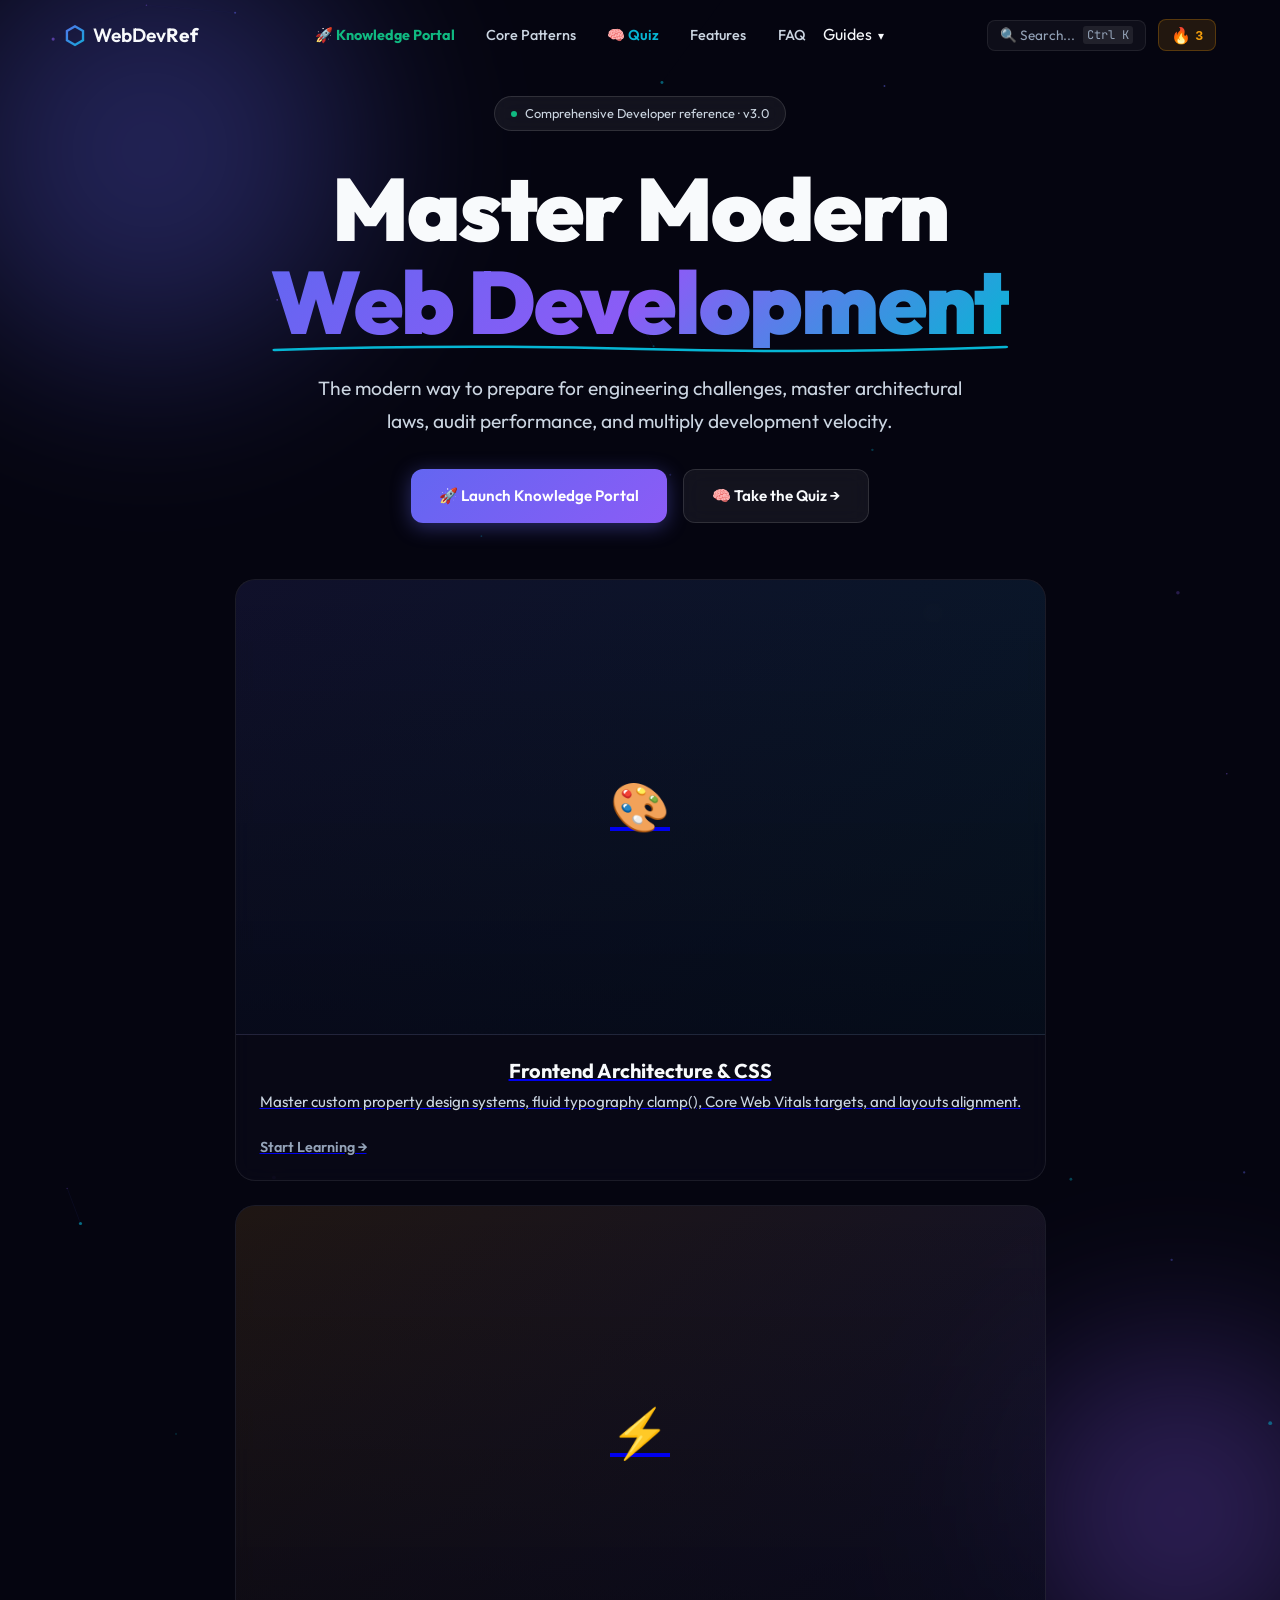
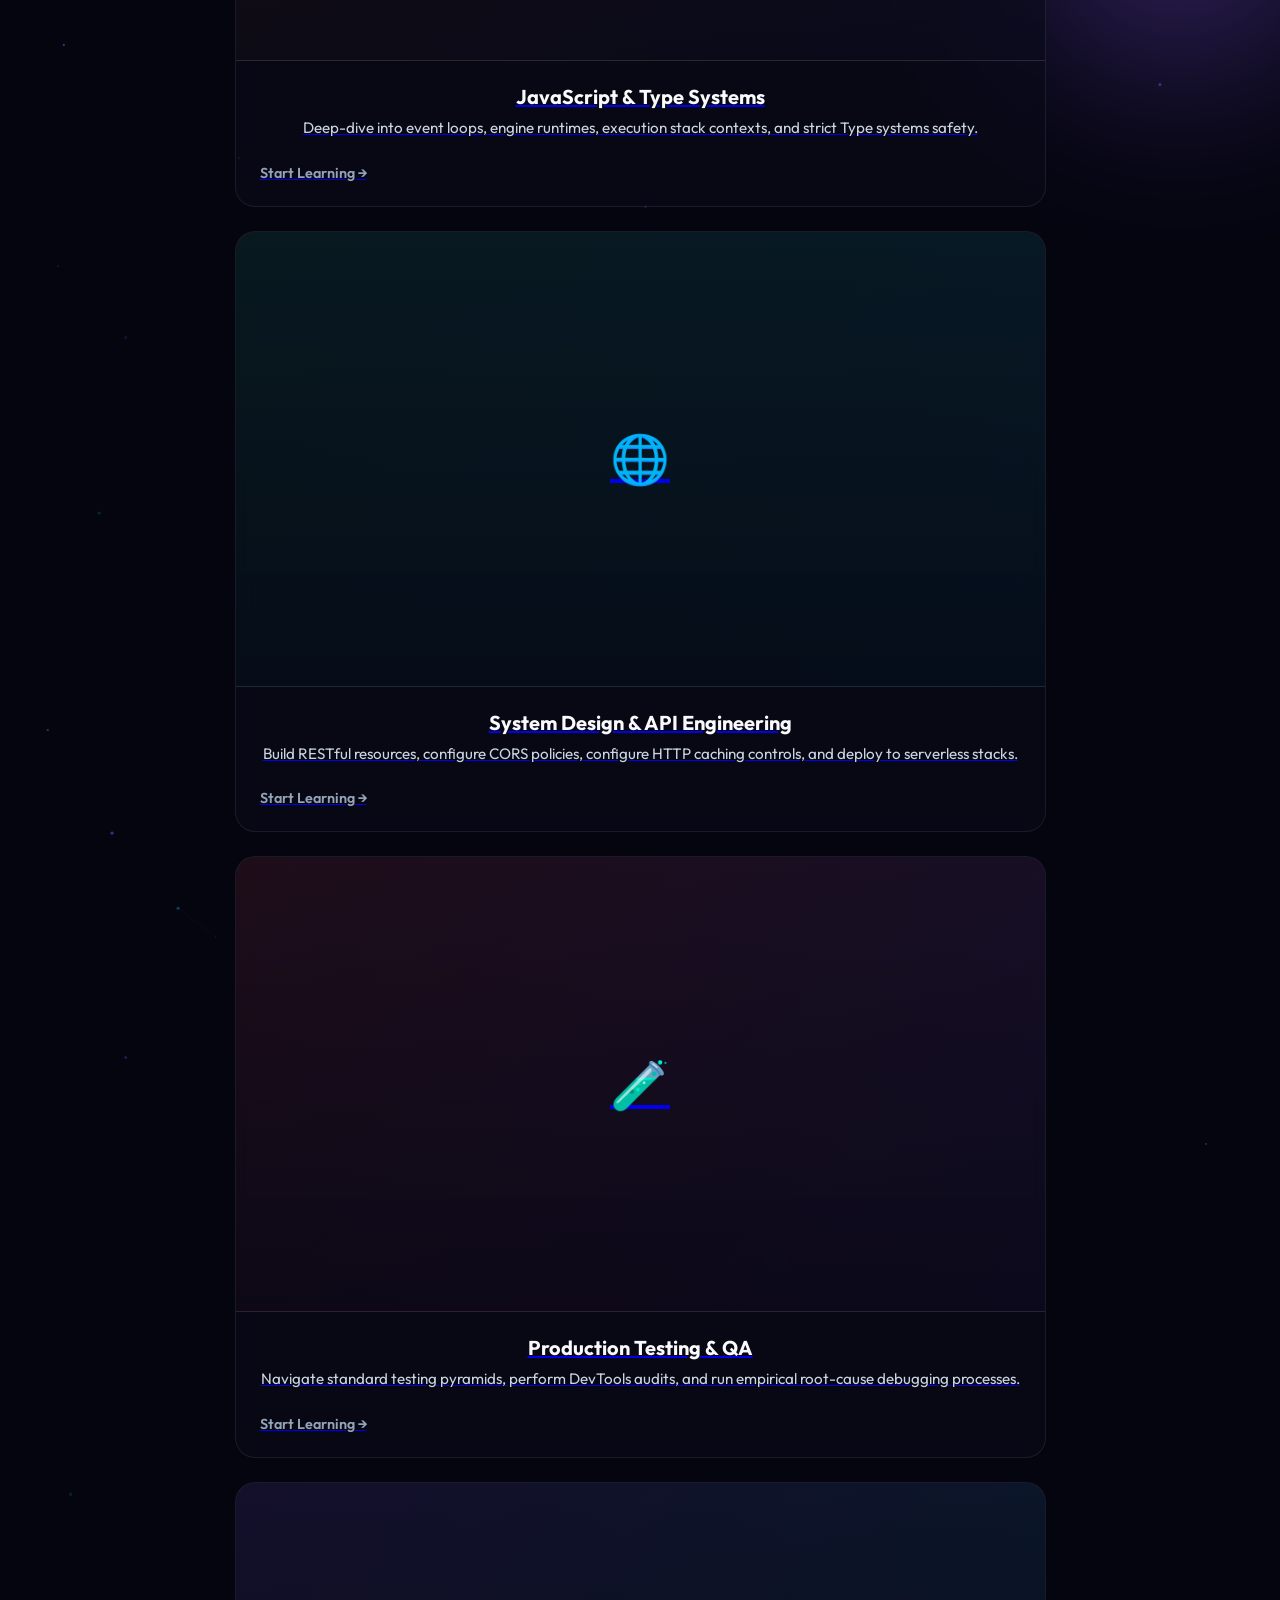
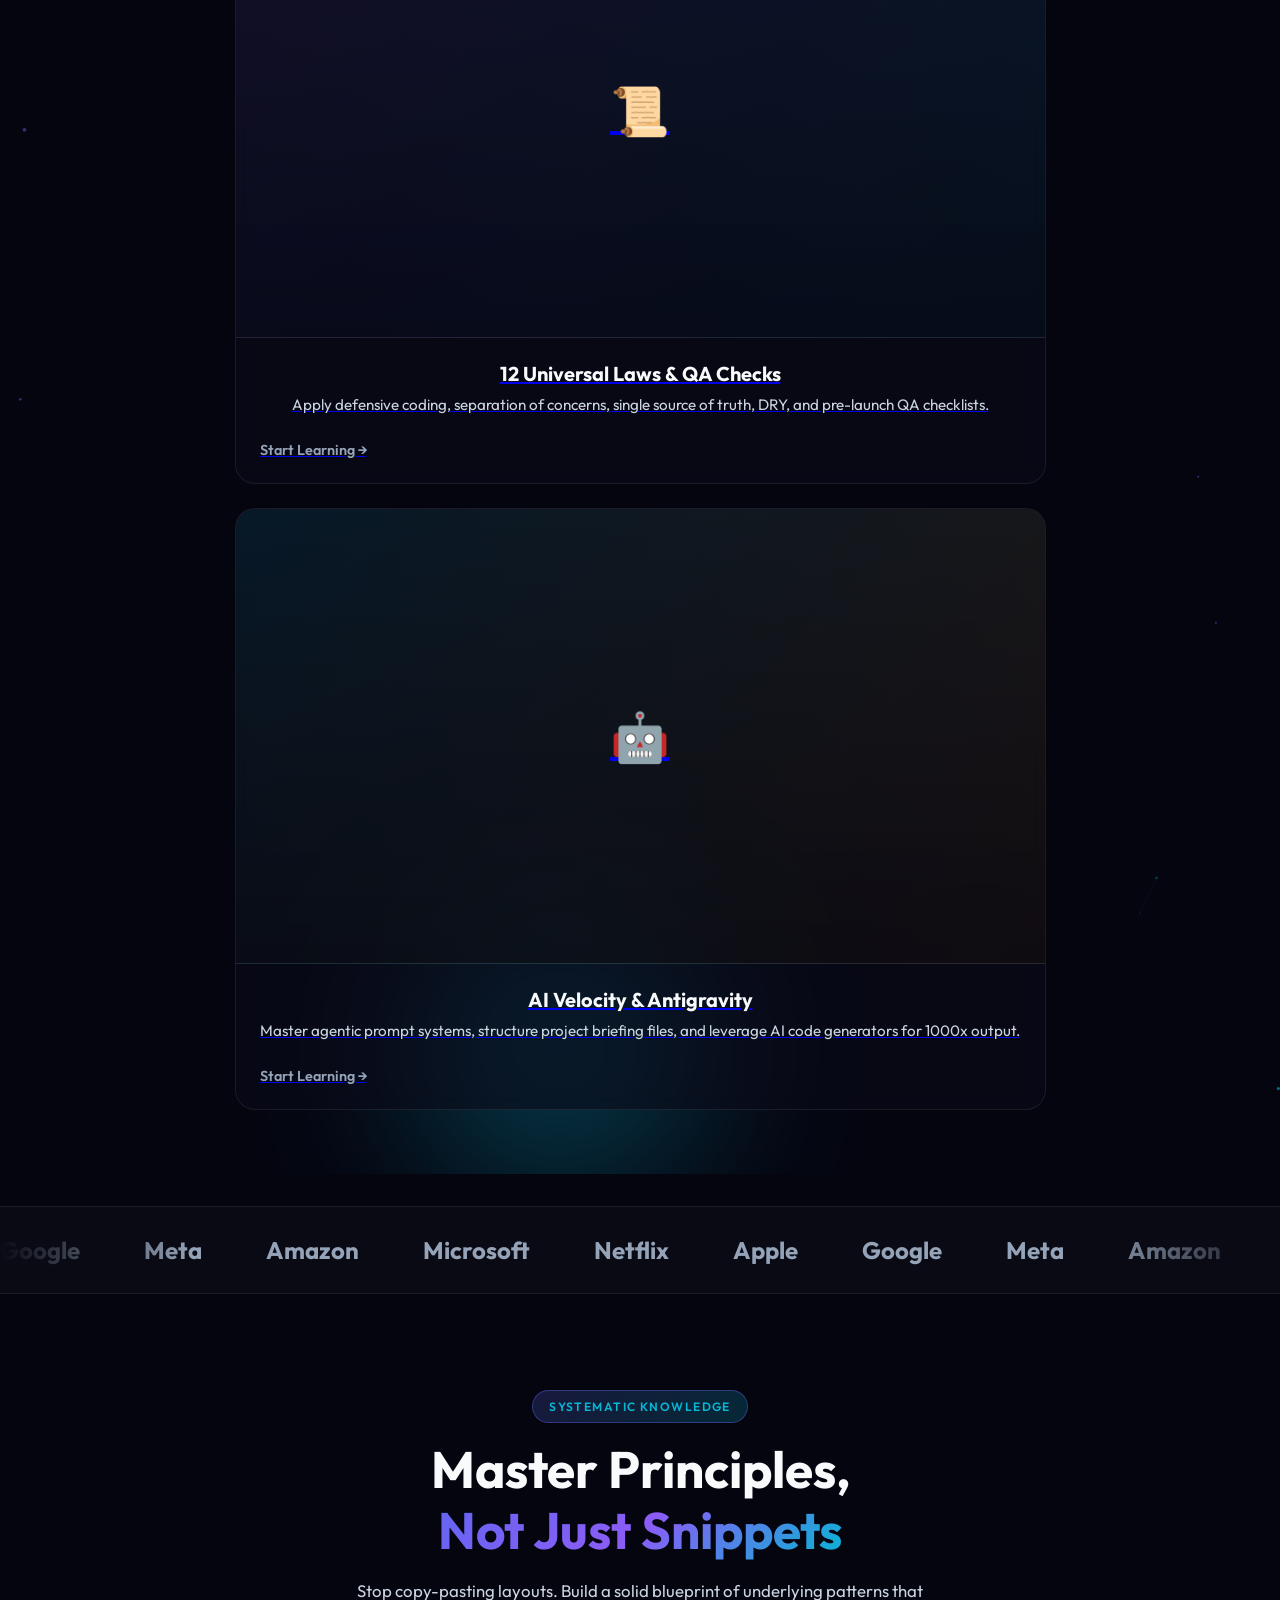
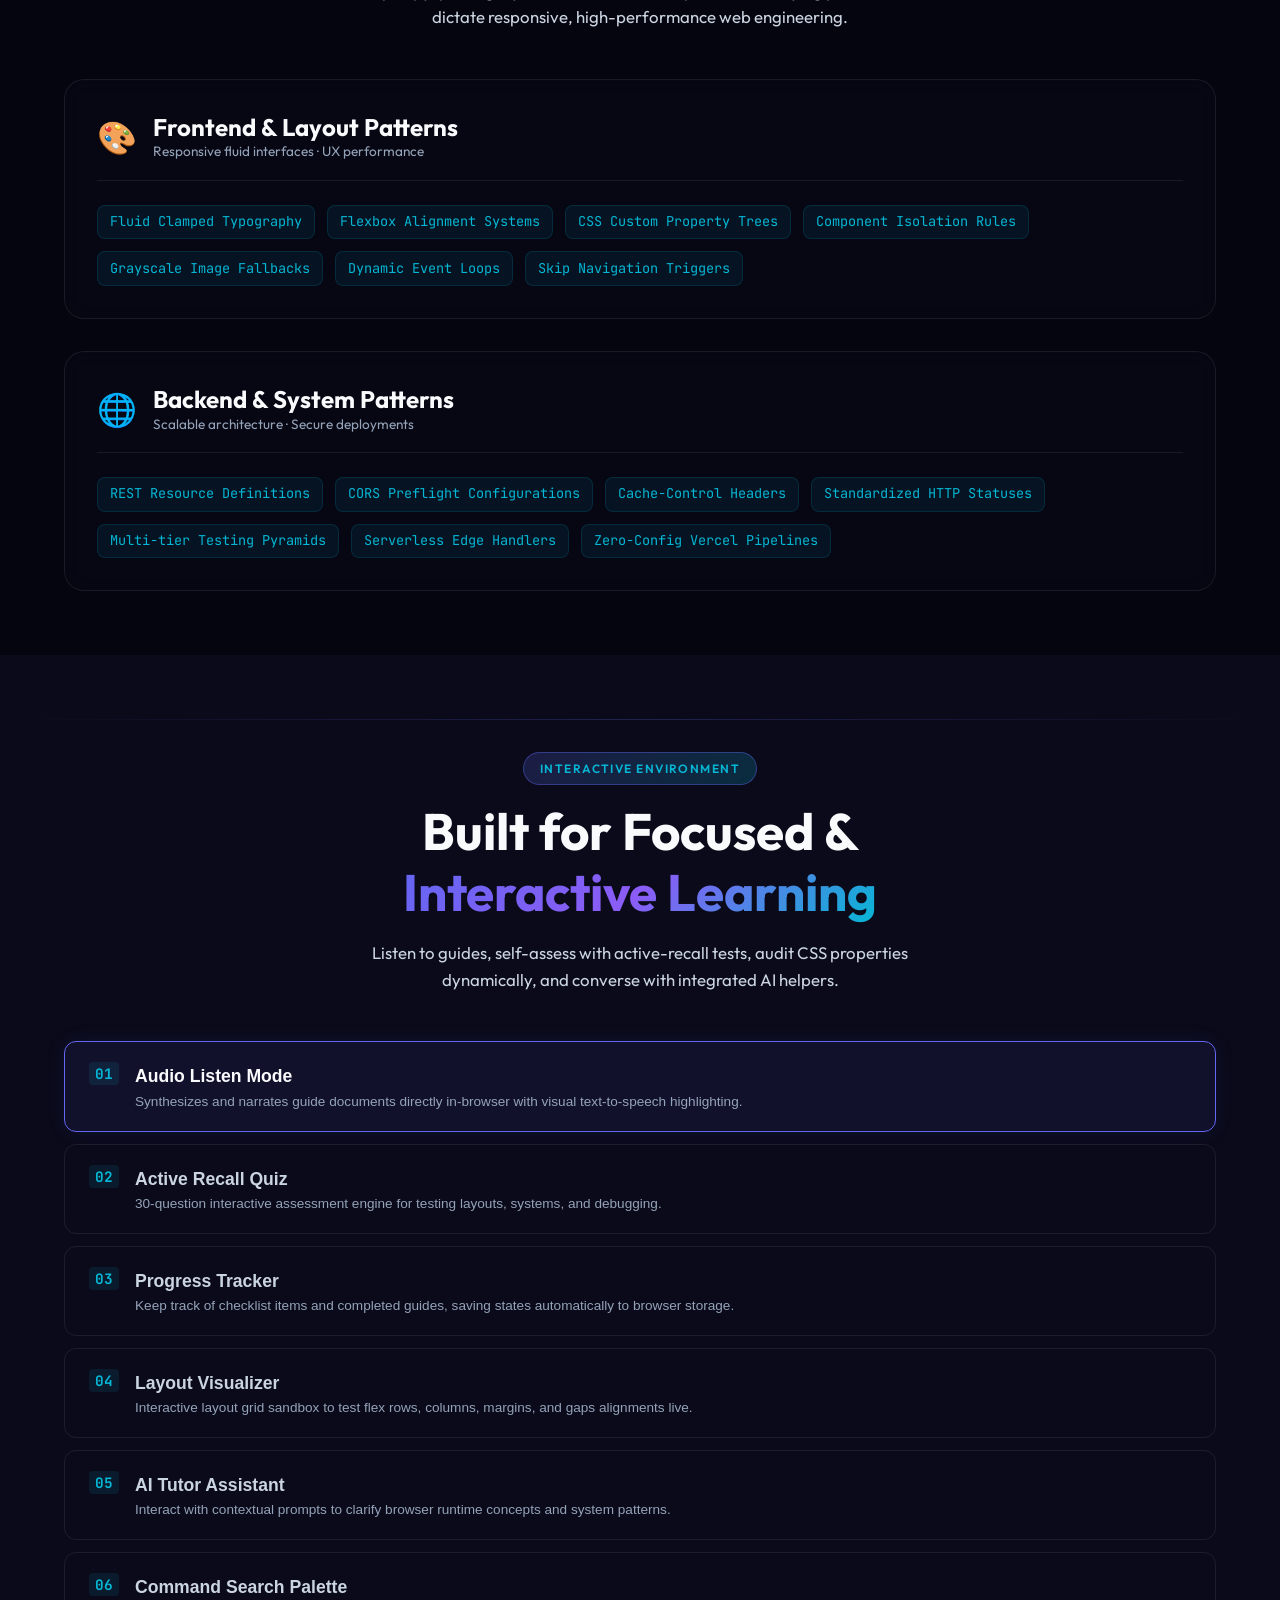
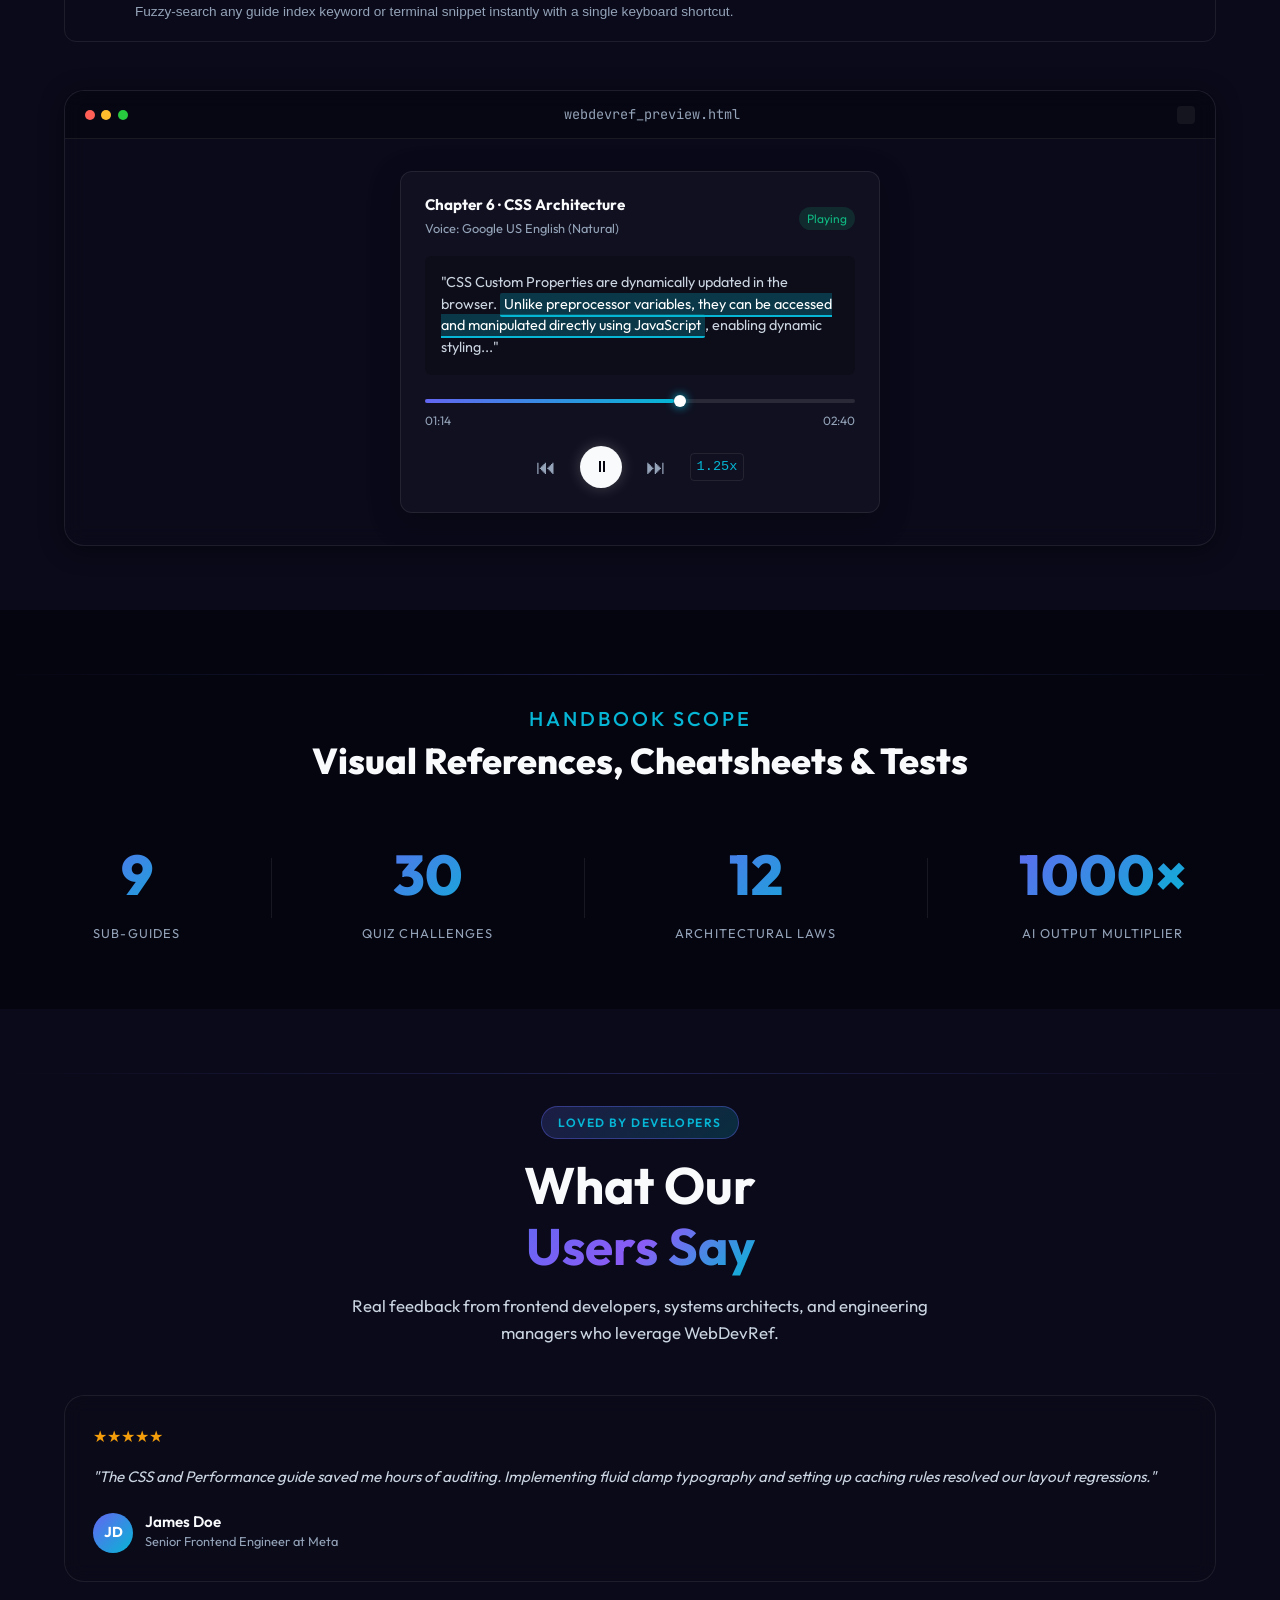
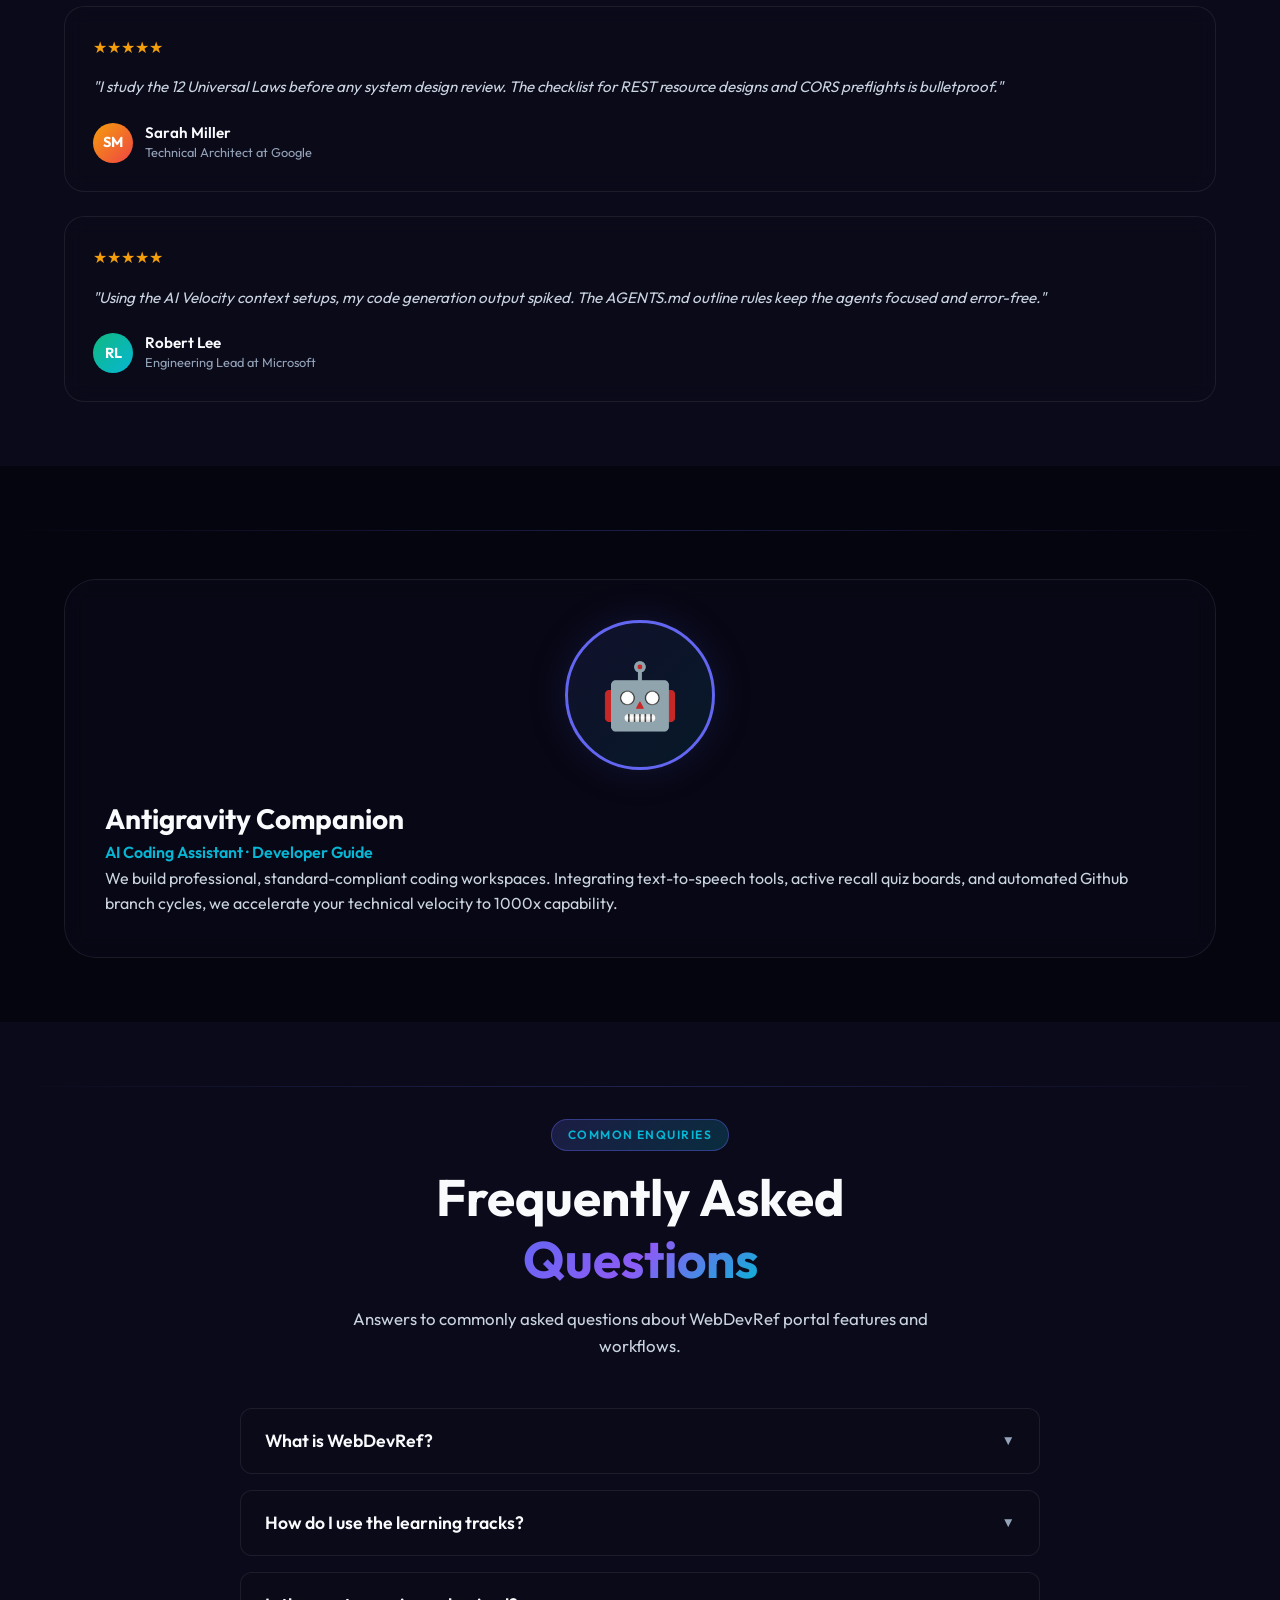
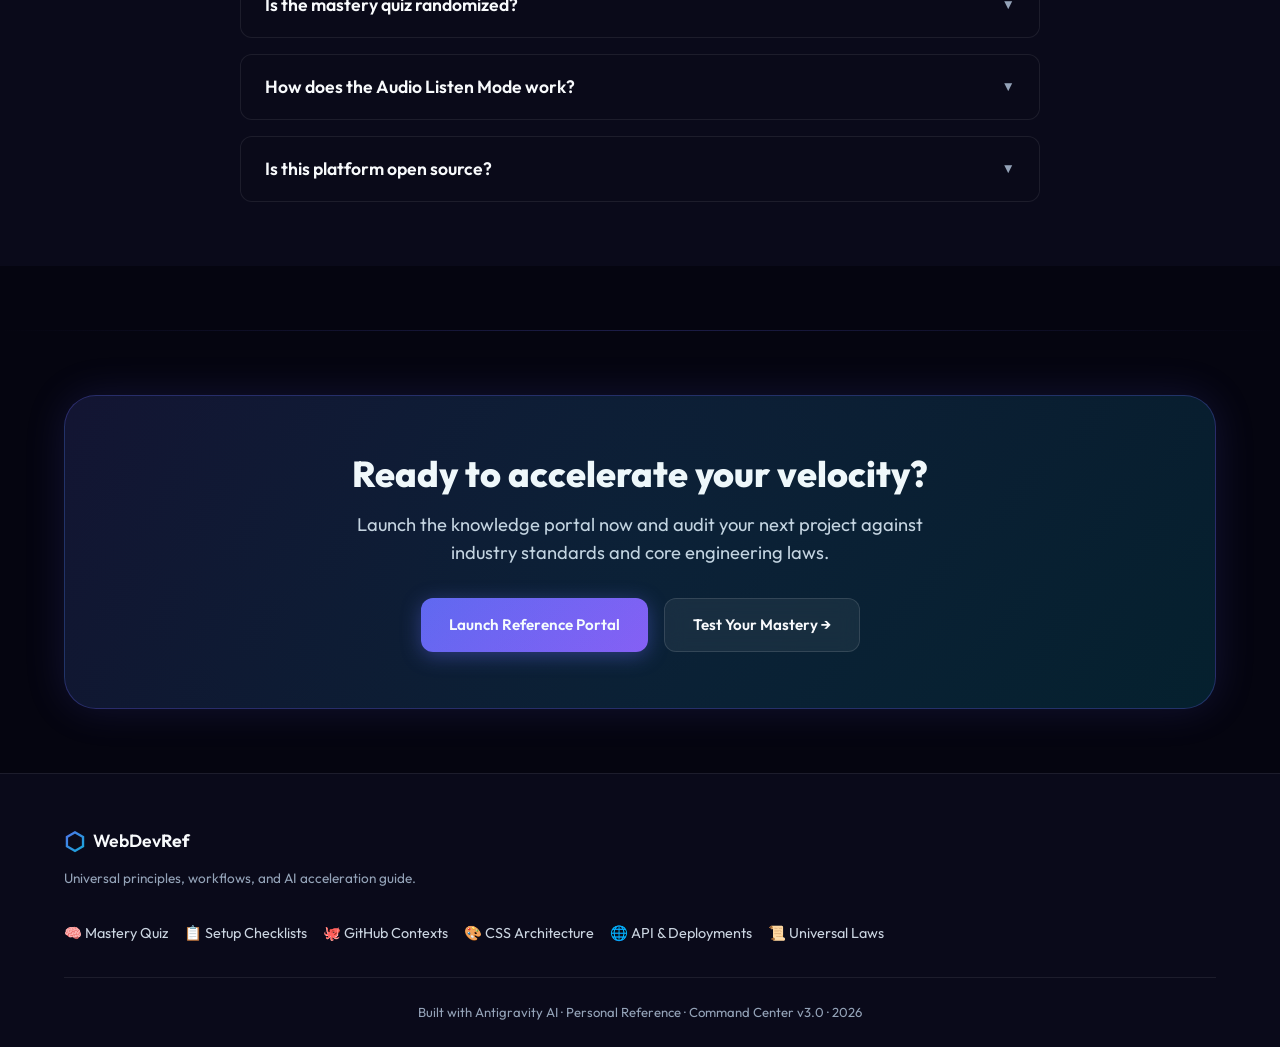
==== commit 463cd28a: "feat: closes #27 - revamp homepage to look like AlgoMaster" ====
--- a/index.html
+++ b/index.html
@@ -3,13 +3,14 @@
 <head>
   <meta charset="UTF-8" />
   <meta name="viewport" content="width=device-width, initial-scale=1.0" />
-  <title>WebDev Reference | Your Complete Web Development Command Center</title>
-  <meta name="description" content="A multi-page developer command center covering universal laws, guided learning tracks, interactive quizzes, and AI acceleration." />
+  <title>WebDev Reference | Master Modern Web Development Engineering</title>
+  <meta name="description" content="Ace full-stack development, frontend layouts, engine runtimes, system design patterns, and QA audits with interactive visualizations and AI tutors." />
   <meta name="theme-color" content="#050510" />
   <link rel="preconnect" href="https://fonts.googleapis.com" />
   <link rel="preconnect" href="https://fonts.gstatic.com" crossorigin />
   <link href="https://fonts.googleapis.com/css2?family=Outfit:wght@300;400;500;600;700;800;900&family=JetBrains+Mono:wght@400;500;700&display=swap" rel="stylesheet" />
   <link rel="stylesheet" href="css/style.css" />
+  <link rel="stylesheet" href="css/homepage.css" />
 </head>
 <body>
 
@@ -18,19 +19,19 @@
   <!-- ─── NAVIGATION ─────────────────────────────────────────────── -->
   <nav class="navbar" id="navbar">
     <div class="nav-inner">
-      <a href="#hero" class="nav-logo">
+      <a href="index.html" class="nav-logo" id="navLogo">
         <span class="logo-icon">⬡</span>
         <span>WebDev<strong>Ref</strong></span>
       </a>
       <ul class="nav-links" id="navLinks">
-        <li><a href="portal.html" class="nav-link nav-link--portal">🚀 Knowledge Portal</a></li>
-        <li><a href="#tracks" class="nav-link">Learning Tracks</a></li>
-        <li><a href="pages/quiz.html" class="nav-link nav-link--quiz">🧠 Quiz</a></li>
-        <li><a href="#directories" class="nav-link">All Guides</a></li>
-        <li><a href="#highlights" class="nav-link">Core Laws</a></li>
+        <li><a href="portal.html" class="nav-link nav-link--portal" id="navPortalLink">🚀 Knowledge Portal</a></li>
+        <li><a href="#patterns" class="nav-link" id="navPatternsLink">Core Patterns</a></li>
+        <li><a href="pages/quiz.html" class="nav-link nav-link--quiz" id="navQuizLink">🧠 Quiz</a></li>
+        <li><a href="#interactive" class="nav-link" id="navInteractiveLink">Features</a></li>
+        <li><a href="#faq" class="nav-link" id="navFaqLink">FAQ</a></li>
 
         <li class="nav-item-dropdown">
-          <button class="nav-link dropdown-toggle" aria-expanded="false" aria-haspopup="true">Guides <span class="dropdown-arrow">▾</span></button>
+          <button class="nav-link dropdown-toggle" id="navGuidesDropdown" aria-expanded="false" aria-haspopup="true">Guides <span class="dropdown-arrow">▾</span></button>
           <ul class="dropdown-menu">
             <li><a href="portal.html#preproject-checklist" class="dropdown-item">Checklists</a></li>
             <li><a href="portal.html#github-workflow" class="dropdown-item">GitHub &amp; AI Context</a></li>
@@ -47,13 +48,23 @@
           <button onclick="document.getElementById('cmdPaletteTrigger').click()">🔍 Search Topics</button>
         </li>
       </ul>
-      <button class="cmd-palette-trigger" id="cmdPaletteTrigger" aria-label="Open Command Palette">
-        <span>🔍 Search...</span>
-        <kbd>Ctrl K</kbd>
-      </button>
-      <button class="hamburger" id="hamburger" aria-label="Toggle Menu">
-        <span></span><span></span><span></span>
-      </button>
+      
+      <!-- Streak and Quick Search Controls -->
+      <div style="display: flex; align-items: center; gap: 0.75rem;">
+        <div class="nav-quick-search">
+          <button class="nav-search-btn" id="quickSearchBtn" onclick="document.getElementById('cmdPaletteTrigger').click()" aria-label="Quick Search">
+            <span>🔍 Search...</span>
+            <kbd>Ctrl K</kbd>
+          </button>
+        </div>
+        <button class="nav-streak-badge" id="streakBadge" aria-label="Streak Counter">
+          <span class="nav-streak-icon">🔥</span>
+          <span>3</span>
+        </button>
+        <button class="hamburger" id="hamburger" aria-label="Toggle Menu">
+          <span></span><span></span><span></span>
+        </button>
+      </div>
     </div>
   </nav>
 
@@ -71,291 +82,524 @@
     </div>
   </div>
 
-  <!-- ─── HERO ──────────────────────────────────────────────────── -->
-  <section class="hero" id="hero">
-    <div class="hero-bg">
-      <div class="hero-orb orb1"></div>
-      <div class="hero-orb orb2"></div>
-      <div class="hero-orb orb3"></div>
-      <canvas id="particleCanvas" role="img" aria-label="Animated particle background decoration"></canvas>
+  <!-- ─── HERO & COURSE SECTIONS ─────────────────────────────────── -->
+  <main>
+    <section class="hero" id="hero">
+      <div class="hero-bg">
+        <div class="hero-orb orb1"></div>
+        <div class="hero-orb orb2"></div>
+        <div class="hero-orb orb3"></div>
+        <canvas id="particleCanvas" role="img" aria-label="Animated particle background decoration"></canvas>
+      </div>
+      <div class="container" style="z-index: 2; position: relative;">
+        <div class="hero-content" style="max-width: 800px; margin: 0 auto; text-align: center;">
+          <div class="hero-badge">
+            <span class="badge-dot"></span>
+            Comprehensive Developer reference &middot; v3.0
+          </div>
+          <h1 class="hero-title" style="margin-bottom: 1.5rem;">
+            Master Modern<br/>
+            <span class="gradient-text hero-underline-container">
+              Web Development
+              <svg aria-hidden="true" viewBox="0 0 400 12" preserveAspectRatio="none" class="hero-underline-svg">
+                <path d="M2 8 Q 100 2, 200 7 T 398 5" fill="none" stroke="currentColor" stroke-width="2.5" stroke-linecap="round"></path>
+              </svg>
+            </span>
+          </h1>
+          <p class="hero-subtitle" style="margin-bottom: 2rem; max-width: 650px; margin-left: auto; margin-right: auto;">
+            The modern way to prepare for engineering challenges, master architectural laws, audit performance, and multiply development velocity.
+          </p>
+          <div class="hero-cta" style="display: flex; justify-content: center; gap: 1rem; flex-wrap: wrap;">
+            <a href="portal.html" class="btn btn-primary" id="heroLaunchBtn">🚀 Launch Knowledge Portal</a>
+            <a href="pages/quiz.html" class="btn btn-ghost" id="heroQuizBtn">🧠 Take the Quiz &rarr;</a>
+          </div>
+        </div>
+
+        <!-- 6-Course Grid -->
+        <div class="courses-grid">
+          
+          <!-- Card 1 -->
+          <a href="portal.html#css-architecture" class="course-card" id="courseCardCSS">
+            <div class="course-image-box">
+              <div class="course-image-overlay"></div>
+              <div class="course-icon-wrapper">🎨</div>
+            </div>
+            <div class="course-body">
+              <h3 class="course-title">Frontend Architecture &amp; CSS</h3>
+              <p class="course-desc">Master custom property design systems, fluid typography clamp(), Core Web Vitals targets, and layouts alignment.</p>
+              <button class="course-footer-btn">Start Learning &rarr;</button>
+            </div>
+            <div class="course-card-accent-line"></div>
+          </a>
+
+          <!-- Card 2 -->
+          <a href="portal.html#developer-cheatsheet" class="course-card" id="courseCardJS">
+            <div class="course-image-box" style="background: linear-gradient(135deg, rgba(245,158,11,0.1), rgba(99,102,241,0.1));">
+              <div class="course-image-overlay"></div>
+              <div class="course-icon-wrapper">⚡</div>
+            </div>
+            <div class="course-body">
+              <h3 class="course-title">JavaScript &amp; Type Systems</h3>
+              <p class="course-desc">Deep-dive into event loops, engine runtimes, execution stack contexts, and strict Type systems safety.</p>
+              <button class="course-footer-btn">Start Learning &rarr;</button>
+            </div>
+            <div class="course-card-accent-line" style="background: linear-gradient(to right, var(--accent-amber), var(--accent-primary));"></div>
+          </a>
+
+          <!-- Card 3 -->
+          <a href="portal.html#api-design" class="course-card" id="courseCardSys">
+            <div class="course-image-box" style="background: linear-gradient(135deg, rgba(16,185,129,0.1), rgba(6,182,212,0.1));">
+              <div class="course-image-overlay"></div>
+              <div class="course-icon-wrapper">🌐</div>
+            </div>
+            <div class="course-body">
+              <h3 class="course-title">System Design &amp; API Engineering</h3>
+              <p class="course-desc">Build RESTful resources, configure CORS policies, configure HTTP caching controls, and deploy to serverless stacks.</p>
+              <button class="course-footer-btn">Start Learning &rarr;</button>
+            </div>
+            <div class="course-card-accent-line" style="background: linear-gradient(to right, var(--accent-green), var(--accent-cyan));"></div>
+          </a>
+
+          <!-- Card 4 -->
+          <a href="portal.html#testing-pyramid" class="course-card" id="courseCardTesting">
+            <div class="course-image-box" style="background: linear-gradient(135deg, rgba(239,68,68,0.1), rgba(139,92,246,0.1));">
+              <div class="course-image-overlay"></div>
+              <div class="course-icon-wrapper">🧪</div>
+            </div>
+            <div class="course-body">
+              <h3 class="course-title">Production Testing &amp; QA</h3>
+              <p class="course-desc">Navigate standard testing pyramids, perform DevTools audits, and run empirical root-cause debugging processes.</p>
+              <button class="course-footer-btn">Start Learning &rarr;</button>
+            </div>
+            <div class="course-card-accent-line" style="background: linear-gradient(to right, var(--accent-red), var(--accent-secondary));"></div>
+          </a>
+
+          <!-- Card 5 -->
+          <a href="portal.html#universal-laws" class="course-card" id="courseCardLaws">
+            <div class="course-image-box" style="background: linear-gradient(135deg, rgba(139,92,246,0.1), rgba(6,182,212,0.1));">
+              <div class="course-image-overlay"></div>
+              <div class="course-icon-wrapper">📜</div>
+            </div>
+            <div class="course-body">
+              <h3 class="course-title">12 Universal Laws &amp; QA Checks</h3>
+              <p class="course-desc">Apply defensive coding, separation of concerns, single source of truth, DRY, and pre-launch QA checklists.</p>
+              <button class="course-footer-btn">Start Learning &rarr;</button>
+            </div>
+            <div class="course-card-accent-line" style="background: linear-gradient(to right, var(--accent-secondary), var(--accent-cyan));"></div>
+          </a>
+
+          <!-- Card 6 -->
+          <a href="portal.html#ai-velocity" class="course-card" id="courseCardAI">
+            <div class="course-image-box" style="background: linear-gradient(135deg, rgba(6,182,212,0.1), rgba(245,158,11,0.1));">
+              <div class="course-image-overlay"></div>
+              <div class="course-icon-wrapper">🤖</div>
+            </div>
+            <div class="course-body">
+              <h3 class="course-title">AI Velocity &amp; Antigravity</h3>
+              <p class="course-desc">Master agentic prompt systems, structure project briefing files, and leverage AI code generators for 1000x output.</p>
+              <button class="course-footer-btn">Start Learning &rarr;</button>
+            </div>
+            <div class="course-card-accent-line" style="background: linear-gradient(to right, var(--accent-cyan), var(--accent-amber));"></div>
+          </a>
+
+        </div>
+      </div>
+    </section>
+
+    <!-- ─── MARQUEE ────────────────────────────────────────────────── -->
+    <div class="marquee-container" aria-label="Featured companies">
+      <div class="marquee-mask">
+        <div class="marquee-track">
+          <!-- Item 1 -->
+          <div class="marquee-logo">
+            <span style="font-size: 1.5rem;">Google</span>
+          </div>
+          <!-- Item 2 -->
+          <div class="marquee-logo">
+            <span style="font-size: 1.5rem;">Meta</span>
+          </div>
+          <!-- Item 3 -->
+          <div class="marquee-logo">
+            <span style="font-size: 1.5rem;">Amazon</span>
+          </div>
+          <!-- Item 4 -->
+          <div class="marquee-logo">
+            <span style="font-size: 1.5rem;">Microsoft</span>
+          </div>
+          <!-- Item 5 -->
+          <div class="marquee-logo">
+            <span style="font-size: 1.5rem;">Netflix</span>
+          </div>
+          <!-- Item 6 -->
+          <div class="marquee-logo">
+            <span style="font-size: 1.5rem;">Apple</span>
+          </div>
+          <!-- Duplicated for Infinite Loop -->
+          <div class="marquee-logo">
+            <span style="font-size: 1.5rem;">Google</span>
+          </div>
+          <div class="marquee-logo">
+            <span style="font-size: 1.5rem;">Meta</span>
+          </div>
+          <div class="marquee-logo">
+            <span style="font-size: 1.5rem;">Amazon</span>
+          </div>
+          <div class="marquee-logo">
+            <span style="font-size: 1.5rem;">Microsoft</span>
+          </div>
+          <div class="marquee-logo">
+            <span style="font-size: 1.5rem;">Netflix</span>
+          </div>
+          <div class="marquee-logo">
+            <span style="font-size: 1.5rem;">Apple</span>
+          </div>
+        </div>
+      </div>
     </div>
-    <div class="hero-content">
-      <div class="hero-badge">
-        <span class="badge-dot"></span>
-        AlgoMaster-Style 3-Column Portal · v3.0
-      </div>
-      <h1 class="hero-title">
-        Your Complete<br/>
-        <span class="gradient-text">Web Development</span><br/>
-        Knowledge Base
-      </h1>
-      <p class="hero-subtitle">
-        Interactive 3-column portal, chapter progress tracking, active-recall quiz suite, framework-agnostic laws,
-        and how <strong>AI agents</strong> multiply your velocity by <span class="highlight-num">1000×</span>
-      </p>
-      <div class="hero-cta">
-        <a href="portal.html" class="btn btn-primary">🚀 Launch Knowledge Portal</a>
-        <a href="pages/quiz.html" class="btn btn-ghost">🧠 Take the Quiz →</a>
-      </div>
-      <div class="hero-stats">
-        <div class="stat"><span class="stat-num">9</span><span class="stat-label">Sub-Guides</span></div>
-        <div class="stat-divider"></div>
-        <div class="stat"><span class="stat-num">30</span><span class="stat-label">Quiz Questions</span></div>
-        <div class="stat-divider"></div>
-        <div class="stat"><span class="stat-num">12</span><span class="stat-label">Universal Laws</span></div>
-        <div class="stat-divider"></div>
-        <div class="stat"><span class="stat-num">1000×</span><span class="stat-label">AI Speed Boost</span></div>
-      </div>
-    </div>
-    <div class="scroll-indicator">
-      <span>Scroll to explore</span>
-      <div class="scroll-arrow"></div>
-    </div>
-  </section>
-
-  <!-- ─── GUIDED LEARNING TRACKS ─── -->
-  <section class="section" id="tracks">
-    <div class="container">
-      <div class="section-header">
-        <span class="section-tag">Guided Pathways</span>
-        <h2 class="section-title">Learning<br/><span class="gradient-text">Tracks</span></h2>
-        <p class="section-subtitle">Choose a structured pathway based on your goal. Each track connects related guides in the recommended study order.</p>
-      </div>
-
-      <div class="tracks-grid">
-
-        <div class="track-card track-production">
-          <div class="track-icon">🚀</div>
-          <h3 class="track-title">Production Readiness</h3>
-          <p class="track-desc">From project creation to production launch, step by step.</p>
-          <div class="track-steps">
-            <a href="portal.html#preproject-checklist" class="track-step">📋 Pre-Project Setup</a>
-            <span class="track-arrow">→</span>
-            <a href="portal.html#github-workflow" class="track-step">🐙 Git &amp; AGENTS.md</a>
-            <span class="track-arrow">→</span>
-            <a href="portal.html#css-architecture" class="track-step">🎨 CSS &amp; Perf</a>
-            <span class="track-arrow">→</span>
-            <a href="portal.html#preproject-checklist" class="track-step">✅ Pre-Launch Audit</a>
-          </div>
-        </div>
-
-        <div class="track-card track-ai">
-          <div class="track-icon">⚡</div>
-          <h3 class="track-title">AI-Accelerated Developer</h3>
-          <p class="track-desc">Master agentic AI pair programming for maximum velocity.</p>
-          <div class="track-steps">
-            <a href="portal.html#github-workflow" class="track-step">📄 AGENTS.md Context</a>
-            <span class="track-arrow">→</span>
-            <a href="portal.html#ai-velocity" class="track-step">🤖 AI Acceleration</a>
-            <span class="track-arrow">→</span>
-            <a href="portal.html#developer-cheatsheet" class="track-step">🛠️ DevTools</a>
-            <span class="track-arrow">→</span>
-            <a href="portal.html#developer-cheatsheet" class="track-step">📑 Cheat Sheet</a>
-          </div>
-        </div>
-
-        <div class="track-card track-architect">
-          <div class="track-icon">🛡️</div>
-          <h3 class="track-title">Senior Architect</h3>
-          <p class="track-desc">Deep-dive into timeless engineering laws and quality systems.</p>
-          <div class="track-steps">
-            <a href="portal.html#universal-laws" class="track-step">📜 12 Laws &amp; Phases</a>
-            <span class="track-arrow">→</span>
-            <a href="portal.html#testing-pyramid" class="track-step">🧪 Testing &amp; Debug</a>
-            <span class="track-arrow">→</span>
-            <a href="portal.html#api-design" class="track-step">🌐 API &amp; Deploy</a>
-            <span class="track-arrow">→</span>
-            <a href="pages/quiz.html" class="track-step">🧠 Mastery Quiz</a>
-          </div>
-        </div>
-
-        <div class="track-card track-typescript">
-          <div class="track-icon">📘</div>
-          <h3 class="track-title">TypeScript &amp; Type Systems</h3>
-          <p class="track-desc">Master static type safety, generics, utility types, and production strict mode.</p>
-          <div class="track-steps">
-            <a href="portal.html?track=typescript#ts-fundamentals" class="track-step">📘 Setup &amp; Types</a>
-            <span class="track-arrow">→</span>
-            <a href="portal.html?track=typescript#ts-interfaces-types" class="track-step">🔷 Interfaces</a>
-            <span class="track-arrow">→</span>
-            <a href="portal.html?track=typescript#ts-generics" class="track-step">⚡ Generics</a>
-            <span class="track-arrow">→</span>
-            <a href="portal.html?track=typescript#ts-utility-types" class="track-step">🛠️ Utility Types</a>
-          </div>
-        </div>
-
-        <div class="track-card track-nextjs">
-          <div class="track-icon">⚛️</div>
-          <h3 class="track-title">Next.js &amp; AI Integration</h3>
-          <p class="track-desc">Build server-rendered App Router systems, stream model responses, and deploy an AI Mock Interviewer.</p>
-          <div class="track-steps">
-            <a href="portal.html?track=nextjs#nextjs-architecture" class="track-step">⚛️ Setup &amp; App Router</a>
-            <span class="track-arrow">→</span>
-            <a href="portal.html?track=nextjs#nextjs-miniproject" class="track-step">📋 Mini Task Board</a>
-            <span class="track-arrow">→</span>
-            <a href="portal.html?track=nextjs#nextjs-ai-integration" class="track-step">🤖 AI Streaming</a>
-            <span class="track-arrow">→</span>
-            <a href="portal.html?track=nextjs#nextjs-capstone" class="track-step">🏆 AI Mock Interview</a>
-          </div>
-        </div>
-
-      </div>
-    </div>
-  </section>
-
-  <!-- ─── TOPIC DIRECTORY HUB ────────────────────────────────────── -->
-  <section class="section section-alt" id="directories">
-    <div class="container">
-      <div class="section-header">
-        <span class="section-tag">Reference Platform</span>
-        <h2 class="section-title">All<br/><span class="gradient-text">Guides</span></h2>
-        <p class="section-subtitle">Every topic in the handbook. Open any guide to explore detailed checklists, architectural standards, and workflow blueprints.</p>
-      </div>
-
-      <div class="preproject-grid">
-
-        <div class="pp-card" data-step="00" style="border-color: var(--accent-cyan); background: linear-gradient(135deg, rgba(99,102,241,0.08), rgba(6,182,212,0.08));">
-          <div class="pp-icon">🧠</div>
-          <h3>Interactive Active-Recall Quiz</h3>
-          <p>30 questions across 6 categories. Instant feedback, explanations, and mastery scoring.</p>
-          <div class="pp-tags"><span>Active Recall</span><span>30 Questions</span><span>Quiz</span></div>
-          <a href="pages/quiz.html" class="btn btn-primary" style="margin-top: 1rem;">Take Quiz Now →</a>
-        </div>
-
-        <div class="pp-card" data-step="01">
-          <div class="pp-icon">📋</div>
-          <h3>Pre-Project &amp; Pre-Launch Checklists</h3>
-          <p>The 8 essential pre-coding setup steps and the non-negotiable pre-launch verification checklist.</p>
-          <div class="pp-tags"><span>Setup</span><span>Launch</span><span>Checklist</span></div>
-          <a href="portal.html#preproject-checklist" class="btn btn-ghost" style="margin-top: 1rem;">Open Guide →</a>
-        </div>
-
-        <div class="pp-card" data-step="02">
-          <div class="pp-icon">🐙</div>
-          <h3>GitHub &amp; AI Context Management</h3>
-          <p>Repository configuration, conventional commits, branch protection rules, and building AGENTS.md briefing files.</p>
-          <div class="pp-tags"><span>Git</span><span>AGENTS.md</span><span>Context</span></div>
-          <a href="portal.html#github-workflow" class="btn btn-ghost" style="margin-top: 1rem;">Open Guide →</a>
-        </div>
-
-        <div class="pp-card" data-step="03">
-          <div class="pp-icon">🎨</div>
-          <h3>CSS Architecture &amp; Performance</h3>
-          <p>CSS custom properties design tokens, fluid typography clamp(), Core Web Vitals targets, and WebP compression.</p>
-          <div class="pp-tags"><span>CSS Tokens</span><span>Web Vitals</span></div>
-          <a href="portal.html#css-architecture" class="btn btn-ghost" style="margin-top: 1rem;">Open Guide →</a>
-        </div>
-
-        <div class="pp-card" data-step="04">
-          <div class="pp-icon">🧪</div>
-          <h3>Testing Strategy &amp; Debugging</h3>
-          <p>Unit vs integration vs E2E testing pyramid, DevTools network debugging, and empirical root-cause analysis.</p>
-          <div class="pp-tags"><span>Testing</span><span>Debugging</span><span>DevTools</span></div>
-          <a href="portal.html#testing-pyramid" class="btn btn-ghost" style="margin-top: 1rem;">Open Guide →</a>
-        </div>
-
-        <div class="pp-card" data-step="05">
-          <div class="pp-icon">🌐</div>
-          <h3>API Design &amp; Deployment</h3>
-          <p>RESTful API endpoints, standard HTTP status codes, CORS configuration, and static/serverless deployment platforms.</p>
-          <div class="pp-tags"><span>REST API</span><span>Deployment</span><span>Vercel</span></div>
-          <a href="portal.html#api-design" class="btn btn-ghost" style="margin-top: 1rem;">Open Guide →</a>
-        </div>
-
-        <div class="pp-card" data-step="06">
-          <div class="pp-icon">📜</div>
-          <h3>12 Universal Laws &amp; 7-Phase Workflow</h3>
-          <p>Timeless engineering principles and the 7-phase software development lifecycle model.</p>
-          <div class="pp-tags"><span>12 Laws</span><span>7 Phases</span><span>Architecture</span></div>
-          <a href="portal.html#universal-laws" class="btn btn-ghost" style="margin-top: 1rem;">Open Guide →</a>
-        </div>
-
-        <div class="pp-card" data-step="07">
-          <div class="pp-icon">💡</div>
-          <h3>Knowledge Gaps &amp; Dev Tools</h3>
-          <p>Bridging junior-to-senior knowledge gaps in HTTP/JS runtime and essential VS Code extensions.</p>
-          <div class="pp-tags"><span>Event Loop</span><span>VS Code</span><span>Gaps</span></div>
-          <a href="portal.html#developer-cheatsheet" class="btn btn-ghost" style="margin-top: 1rem;">Open Guide →</a>
-        </div>
-
-        <div class="pp-card" data-step="08">
-          <div class="pp-icon">🤖</div>
-          <h3>AI Acceleration &amp; Antigravity</h3>
-          <p>Multi-file agentic pair programming, planning mode workflows, and 1000× speed boost strategies.</p>
-          <div class="pp-tags"><span>AI Pair Programming</span><span>Antigravity</span></div>
-          <a href="portal.html#ai-velocity" class="btn btn-ghost" style="margin-top: 1rem;">Open Guide →</a>
-        </div>
-
-        <div class="pp-card" data-step="09">
-          <div class="pp-icon">📑</div>
-          <h3>Developer Cheat Sheet</h3>
-          <p>Instant terminal CLI commands, Git snippets, CSS layout helpers, and JS shortcuts.</p>
-          <div class="pp-tags"><span>Snippets</span><span>CLI</span><span>Cheat Sheet</span></div>
-          <a href="portal.html#developer-cheatsheet" class="btn btn-ghost" style="margin-top: 1rem;">Open Guide →</a>
-        </div>
-
-      </div>
-    </div>
-  </section>
-
-  <!-- ─── CORE LAWS HIGHLIGHT ─── -->
-  <section class="section" id="highlights">
-    <div class="container">
-      <div class="section-header">
-        <span class="section-tag">Featured Highlight</span>
-        <h2 class="section-title">Core Principles<br/><span class="gradient-text">Snapshot</span></h2>
-        <p class="section-subtitle">A quick preview of the foundational laws guiding high-performance web development.</p>
-      </div>
-
-      <div class="laws-grid">
-        <div class="law-card">
-          <div class="law-num">01</div>
-          <h3>Law of Separation of Concerns</h3>
-          <p>HTML for structure, CSS for presentation, JavaScript for behavior. Mixing them leads to unmaintainable code.</p>
-        </div>
-
-        <div class="law-card">
-          <div class="law-num">02</div>
-          <h3>Law of Mobile-First Responsive Design</h3>
-          <p>Design and build for small screens first. It forces focus on core content and prevents layout bloat.</p>
-        </div>
-
-        <div class="law-card">
-          <div class="law-num">03</div>
-          <h3>Law of Defensive Coding</h3>
-          <p>Assume user input is invalid, APIs will fail, and networks are unreliable. Handle null/undefined gracefully.</p>
-        </div>
-      </div>
-
-      <div style="text-align: center; margin-top: 2.5rem;">
-        <a href="portal.html#universal-laws" class="btn btn-primary">View All 12 Universal Laws →</a>
-      </div>
-    </div>
-  </section>
-
+
+    <!-- ─── SECTION 1: CORE PATTERNS ─────────────────────────────── -->
+    <section class="section" id="patterns">
+      <div class="container">
+        <div class="section-header">
+          <span class="section-tag">Systematic Knowledge</span>
+          <h2 class="section-title">Master Principles,<br/><span class="gradient-text">Not Just Snippets</span></h2>
+          <p class="section-subtitle">Stop copy-pasting layouts. Build a solid blueprint of underlying patterns that dictate responsive, high-performance web engineering.</p>
+        </div>
+
+        <div class="patterns-split-grid">
+          
+          <!-- Column 1 -->
+          <div class="patterns-column-card">
+            <div class="patterns-column-header">
+              <span style="font-size: 2rem;">🎨</span>
+              <div>
+                <h3 class="patterns-column-title">Frontend &amp; Layout Patterns</h3>
+                <p style="margin: 0; font-size: 0.85rem; color: var(--text-muted);">Responsive fluid interfaces &middot; UX performance</p>
+              </div>
+            </div>
+            <div class="patterns-tag-list">
+              <span class="pattern-tag">Fluid Clamped Typography</span>
+              <span class="pattern-tag">Flexbox Alignment Systems</span>
+              <span class="pattern-tag">CSS Custom Property Trees</span>
+              <span class="pattern-tag">Component Isolation Rules</span>
+              <span class="pattern-tag">Grayscale Image Fallbacks</span>
+              <span class="pattern-tag">Dynamic Event Loops</span>
+              <span class="pattern-tag">Skip Navigation Triggers</span>
+            </div>
+          </div>
+
+          <!-- Column 2 -->
+          <div class="patterns-column-card">
+            <div class="patterns-column-header">
+              <span style="font-size: 2rem;">🌐</span>
+              <div>
+                <h3 class="patterns-column-title">Backend &amp; System Patterns</h3>
+                <p style="margin: 0; font-size: 0.85rem; color: var(--text-muted);">Scalable architecture &middot; Secure deployments</p>
+              </div>
+            </div>
+            <div class="patterns-tag-list">
+              <span class="pattern-tag">REST Resource Definitions</span>
+              <span class="pattern-tag">CORS Preflight Configurations</span>
+              <span class="pattern-tag">Cache-Control Headers</span>
+              <span class="pattern-tag">Standardized HTTP Statuses</span>
+              <span class="pattern-tag">Multi-tier Testing Pyramids</span>
+              <span class="pattern-tag">Serverless Edge Handlers</span>
+              <span class="pattern-tag">Zero-Config Vercel Pipelines</span>
+            </div>
+          </div>
+
+        </div>
+      </div>
+    </section>
+
+    <!-- ─── SECTION 2: INTERACTIVE FEATURES ────────────────────────── -->
+    <section class="section section-alt" id="interactive">
+      <div class="container">
+        <div class="section-header">
+          <span class="section-tag">Interactive Environment</span>
+          <h2 class="section-title">Built for Focused &amp;<br/><span class="gradient-text">Interactive Learning</span></h2>
+          <p class="section-subtitle">Listen to guides, self-assess with active-recall tests, audit CSS properties dynamically, and converse with integrated AI helpers.</p>
+        </div>
+
+        <div class="interactive-section-grid">
+          
+          <!-- Left Tabs -->
+          <div class="interactive-tabs-menu">
+            
+            <button class="interactive-tab-btn active" id="tabBtnListen" data-tab="1">
+              <span class="interactive-tab-num">01</span>
+              <div class="interactive-tab-content-wrapper">
+                <h4 class="interactive-tab-title">Audio Listen Mode</h4>
+                <p class="interactive-tab-desc">Synthesizes and narrates guide documents directly in-browser with visual text-to-speech highlighting.</p>
+              </div>
+            </button>
+
+            <button class="interactive-tab-btn" id="tabBtnQuiz" data-tab="2">
+              <span class="interactive-tab-num">02</span>
+              <div class="interactive-tab-content-wrapper">
+                <h4 class="interactive-tab-title">Active Recall Quiz</h4>
+                <p class="interactive-tab-desc">30-question interactive assessment engine for testing layouts, systems, and debugging.</p>
+              </div>
+            </button>
+
+            <button class="interactive-tab-btn" id="tabBtnProgress" data-tab="3">
+              <span class="interactive-tab-num">03</span>
+              <div class="interactive-tab-content-wrapper">
+                <h4 class="interactive-tab-title">Progress Tracker</h4>
+                <p class="interactive-tab-desc">Keep track of checklist items and completed guides, saving states automatically to browser storage.</p>
+              </div>
+            </button>
+
+            <button class="interactive-tab-btn" id="tabBtnVisualizer" data-tab="4">
+              <span class="interactive-tab-num">04</span>
+              <div class="interactive-tab-content-wrapper">
+                <h4 class="interactive-tab-title">Layout Visualizer</h4>
+                <p class="interactive-tab-desc">Interactive layout grid sandbox to test flex rows, columns, margins, and gaps alignments live.</p>
+              </div>
+            </button>
+
+            <button class="interactive-tab-btn" id="tabBtnAI" data-tab="5">
+              <span class="interactive-tab-num">05</span>
+              <div class="interactive-tab-content-wrapper">
+                <h4 class="interactive-tab-title">AI Tutor Assistant</h4>
+                <p class="interactive-tab-desc">Interact with contextual prompts to clarify browser runtime concepts and system patterns.</p>
+              </div>
+            </button>
+
+            <button class="interactive-tab-btn" id="tabBtnPalette" data-tab="6">
+              <span class="interactive-tab-num">06</span>
+              <div class="interactive-tab-content-wrapper">
+                <h4 class="interactive-tab-title">Command Search Palette</h4>
+                <p class="interactive-tab-desc">Fuzzy-search any guide index keyword or terminal snippet instantly with a single keyboard shortcut.</p>
+              </div>
+            </button>
+
+          </div>
+
+          <!-- Right Mockup Container -->
+          <div class="mockup-display-container">
+            <div class="mockup-header">
+              <div class="mockup-dots">
+                <div class="mockup-dot red"></div>
+                <div class="mockup-dot yellow"></div>
+                <div class="mockup-dot green"></div>
+              </div>
+              <span class="mockup-title">webdevref_preview.html</span>
+              <div class="mockup-actions">
+                <div class="mockup-action-btn"></div>
+              </div>
+            </div>
+            <div class="mockup-body" id="mockupBody">
+              <!-- Dynamically populated via JS -->
+            </div>
+          </div>
+
+        </div>
+      </div>
+    </section>
+
+    <!-- ─── SECTION 3: STATISTICS ──────────────────────────────────── -->
+    <section class="section" id="stats">
+      <div class="container" style="text-align: center;">
+        <h2 style="font-size: 1.25rem; font-weight: 500; color: var(--accent-cyan); text-transform: uppercase; letter-spacing: 0.15em;">Handbook Scope</h2>
+        <h3 style="font-size: 2.25rem; font-weight: 800; margin-top: 0.5rem; margin-bottom: 3rem;">Visual References, Cheatsheets &amp; Tests</h3>
+        
+        <div class="hero-stats" style="display: flex; justify-content: space-around; flex-wrap: wrap; gap: 2rem;">
+          <div class="stat"><span class="stat-num" style="font-size: 3.5rem; display: block;">9</span><span class="stat-label">Sub-Guides</span></div>
+          <div class="stat-divider" style="height: 60px;"></div>
+          <div class="stat"><span class="stat-num" style="font-size: 3.5rem; display: block;">30</span><span class="stat-label">Quiz Challenges</span></div>
+          <div class="stat-divider" style="height: 60px;"></div>
+          <div class="stat"><span class="stat-num" style="font-size: 3.5rem; display: block;">12</span><span class="stat-label">Architectural Laws</span></div>
+          <div class="stat-divider" style="height: 60px;"></div>
+          <div class="stat"><span class="stat-num" style="font-size: 3.5rem; display: block;">1000&times;</span><span class="stat-label">AI Output multiplier</span></div>
+        </div>
+      </div>
+    </section>
+
+    <!-- ─── SECTION 4: TESTIMONIALS ────────────────────────────────── -->
+    <section class="section section-alt" id="testimonials">
+      <div class="container">
+        <div class="section-header">
+          <span class="section-tag">Loved by Developers</span>
+          <h2 class="section-title">What Our<br/><span class="gradient-text">Users Say</span></h2>
+          <p class="section-subtitle">Real feedback from frontend developers, systems architects, and engineering managers who leverage WebDevRef.</p>
+        </div>
+
+        <div class="testimonials-grid">
+          
+          <!-- Testimonial 1 -->
+          <div class="testimonial-card">
+            <div class="testimonial-stars">★★★★★</div>
+            <p class="testimonial-quote">"The CSS and Performance guide saved me hours of auditing. Implementing fluid clamp typography and setting up caching rules resolved our layout regressions."</p>
+            <div class="testimonial-user">
+              <div class="testimonial-avatar">JD</div>
+              <div>
+                <h4 class="testimonial-info-name">James Doe</h4>
+                <p class="testimonial-info-role">Senior Frontend Engineer at Meta</p>
+              </div>
+            </div>
+          </div>
+
+          <!-- Testimonial 2 -->
+          <div class="testimonial-card">
+            <div class="testimonial-stars">★★★★★</div>
+            <p class="testimonial-quote">"I study the 12 Universal Laws before any system design review. The checklist for REST resource designs and CORS preflights is bulletproof."</p>
+            <div class="testimonial-user">
+              <div class="testimonial-avatar" style="background: linear-gradient(135deg, var(--accent-amber), var(--accent-red));">SM</div>
+              <div>
+                <h4 class="testimonial-info-name">Sarah Miller</h4>
+                <p class="testimonial-info-role">Technical Architect at Google</p>
+              </div>
+            </div>
+          </div>
+
+          <!-- Testimonial 3 -->
+          <div class="testimonial-card">
+            <div class="testimonial-stars">★★★★★</div>
+            <p class="testimonial-quote">"Using the AI Velocity context setups, my code generation output spiked. The AGENTS.md outline rules keep the agents focused and error-free."</p>
+            <div class="testimonial-user">
+              <div class="testimonial-avatar" style="background: linear-gradient(135deg, var(--accent-green), var(--accent-cyan));">RL</div>
+              <div>
+                <h4 class="testimonial-info-name">Robert Lee</h4>
+                <p class="testimonial-info-role">Engineering Lead at Microsoft</p>
+              </div>
+            </div>
+          </div>
+
+        </div>
+      </div>
+    </section>
+
+    <!-- ─── SECTION 5: CREATOR CARD ────────────────────────────────── -->
+    <section class="section" id="creator">
+      <div class="container">
+        <div class="creator-card">
+          <div class="creator-avatar-wrapper">
+            <div class="creator-avatar">🤖</div>
+          </div>
+          <div class="creator-details">
+            <h3>Antigravity Companion</h3>
+            <span class="creator-subtitle">AI Coding Assistant &middot; Developer Guide</span>
+            <p class="creator-bio">
+              We build professional, standard-compliant coding workspaces. Integrating text-to-speech tools, active recall quiz boards, and automated Github branch cycles, we accelerate your technical velocity to 1000x capability.
+            </p>
+          </div>
+        </div>
+      </div>
+    </section>
+
+    <!-- ─── SECTION 6: FAQ ACCORDION ───────────────────────────────── -->
+    <section class="section section-alt" id="faq">
+      <div class="container">
+        <div class="section-header">
+          <span class="section-tag">Common Enquiries</span>
+          <h2 class="section-title">Frequently Asked<br/><span class="gradient-text">Questions</span></h2>
+          <p class="section-subtitle">Answers to commonly asked questions about WebDevRef portal features and workflows.</p>
+        </div>
+
+        <div class="faq-list">
+          
+          <div class="faq-item" id="faqItem1">
+            <button class="faq-trigger">
+              <span>What is WebDevRef?</span>
+              <span class="faq-arrow">▼</span>
+            </button>
+            <div class="faq-panel">
+              <div class="faq-content">
+                WebDevRef is an interactive developer portal outlining universal layout patterns, system architectures, text-to-speech narration, quizzes, and automated context guidelines for AI-assisted engineering.
+              </div>
+            </div>
+          </div>
+
+          <div class="faq-item" id="faqItem2">
+            <button class="faq-trigger">
+              <span>How do I use the learning tracks?</span>
+              <span class="faq-arrow">▼</span>
+            </button>
+            <div class="faq-panel">
+              <div class="faq-content">
+                Click on the Launch Knowledge Portal button to open the 3-column reference base. From there, select a pathway (Production Readiness, Senior Architect, AI-Accelerated) to view recommended article structures.
+              </div>
+            </div>
+          </div>
+
+          <div class="faq-item" id="faqItem3">
+            <button class="faq-trigger">
+              <span>Is the mastery quiz randomized?</span>
+              <span class="faq-arrow">▼</span>
+            </button>
+            <div class="faq-panel">
+              <div class="faq-content">
+                Yes! The active-recall quiz dynamically selects and shuffles questions from your selected category to ensure objective feedback and reinforce concepts in memory.
+              </div>
+            </div>
+          </div>
+
+          <div class="faq-item" id="faqItem4">
+            <button class="faq-trigger">
+              <span>How does the Audio Listen Mode work?</span>
+              <span class="faq-arrow">▼</span>
+            </button>
+            <div class="faq-panel">
+              <div class="faq-content">
+                It utilizes the browser's native speech synthesis system. When enabled, it parses the article's text blocks (proactively skipping syntax-heavy code blocks) to narrate the concepts cleanly with natural vocal pauses.
+              </div>
+            </div>
+          </div>
+
+          <div class="faq-item" id="faqItem5">
+            <button class="faq-trigger">
+              <span>Is this platform open source?</span>
+              <span class="faq-arrow">▼</span>
+            </button>
+            <div class="faq-panel">
+              <div class="faq-content">
+                Yes, this template is built with zero runtime dependencies. It runs completely offline/client-side on modern static hosting systems (Vercel, Netlify, GitHub Pages).
+              </div>
+            </div>
+          </div>
+
+        </div>
+      </div>
+    </section>
+
+    <!-- ─── SECTION 7: CTA BANNER ──────────────────────────────────── -->
+    <section class="section" id="call-to-action">
+      <div class="container">
+        <div class="cta-banner">
+          <h2 class="cta-title">Ready to accelerate your velocity?</h2>
+          <p class="cta-desc">Launch the knowledge portal now and audit your next project against industry standards and core engineering laws.</p>
+          <div class="cta-buttons">
+            <a href="portal.html" class="btn btn-primary" id="ctaLaunchBtn">Launch Reference Portal</a>
+            <a href="pages/quiz.html" class="btn btn-ghost" id="ctaQuizBtn">Test Your Mastery &rarr;</a>
+          </div>
+        </div>
+      </div>
+    </section>
+  </main>
+
+  <!-- ─── FOOTER ─────────────────────────────────────────────────── -->
   <footer class="footer">
     <div class="container">
       <div class="footer-inner">
         <div class="footer-brand">
-          <a href="#hero" class="nav-logo">
+          <a href="index.html" class="nav-logo" id="footerLogo">
             <span class="logo-icon">⬡</span>
             <span>WebDev<strong>Ref</strong></span>
           </a>
           <p>Universal principles, workflows, and AI acceleration guide.</p>
         </div>
         <div class="footer-links">
-          <a href="pages/quiz.html">🧠 Quiz</a>
-          <a href="portal.html#preproject-checklist">Checklists</a>
-          <a href="portal.html#github-workflow">GitHub &amp; Context</a>
-          <a href="portal.html#css-architecture">CSS Architecture</a>
-          <a href="portal.html#api-design">API &amp; Deployment</a>
-          <a href="portal.html#universal-laws">Laws &amp; Workflow</a>
-          <a href="portal.html#ai-velocity">AI Suite</a>
-          <a href="portal.html#developer-cheatsheet">Cheat Sheet</a>
+          <a href="pages/quiz.html">🧠 Mastery Quiz</a>
+          <a href="portal.html#preproject-checklist">📋 Setup Checklists</a>
+          <a href="portal.html#github-workflow">🐙 GitHub Contexts</a>
+          <a href="portal.html#css-architecture">🎨 CSS Architecture</a>
+          <a href="portal.html#api-design">🌐 API &amp; Deployments</a>
+          <a href="portal.html#universal-laws">📜 Universal Laws</a>
         </div>
       </div>
       <div class="footer-bottom">
-        <p>Built with Antigravity AI · Personal Reference · Command Center v3.0 · <span id="year"></span></p>
+        <p>Built with Antigravity AI &middot; Personal Reference &middot; Command Center v3.0 &middot; <span id="year"></span></p>
       </div>
     </div>
   </footer>
@@ -363,5 +607,6 @@
   <button id="backToTop" class="back-to-top" aria-label="Back to Top">↑</button>
   <div id="toastContainer" class="toast-container"></div>
   <script src="js/script.js"></script>
+  <script src="js/homepage.js"></script>
 </body>
 </html>
--- a/css/style.css
+++ b/css/style.css
@@ -116,7 +116,7 @@
   --text-muted: #94a3b8;
 
   /* Spacing */
-  --section-padding: 5rem 0;
+  --section-padding: 4rem 0;
   --container-width: 1200px;
 
   /* Radius */
@@ -213,7 +213,15 @@
 
 .section-header {
   text-align: center;
-  margin-bottom: 4rem;
+  margin-bottom: 2.5rem;
+}
+
+.section + .section::before {
+  content: '';
+  display: block;
+  height: 1px;
+  background: linear-gradient(90deg, transparent, rgba(99,102,241,0.25), transparent);
+  margin-bottom: 2rem;
 }
 
 .section-tag {
@@ -1586,25 +1594,6 @@
 }
 
 @media (max-width: 640px) {
-  .nav-links {
-    display: none;
-    position: fixed;
-    top: 64px;
-    left: 0;
-    right: 0;
-    background: rgba(5,5,16,0.97);
-    backdrop-filter: blur(20px);
-    border-bottom: 1px solid var(--border);
-    flex-direction: column;
-    padding: 1rem;
-    gap: 0.25rem;
-  }
-  .nav-links.open {
-    display: flex;
-  }
-  .hamburger {
-    display: flex;
-  }
   .laws-grid,
   .ai-pillars,
   .cheatsheet-grid,
@@ -1629,6 +1618,20 @@
   }
   .section-title {
     font-size: 1.8rem;
+  }
+  .quiz-category-pills {
+    flex-wrap: nowrap;
+    overflow-x: auto;
+    -webkit-overflow-scrolling: touch;
+    scrollbar-width: none;
+    padding-bottom: 0.5rem;
+    justify-content: flex-start;
+  }
+  .quiz-category-pills::-webkit-scrollbar {
+    display: none;
+  }
+  .quiz-pill {
+    flex-shrink: 0;
   }
 }
 
@@ -3258,6 +3261,11 @@
   position: relative;
   overflow: hidden;
   transition: all 0.3s;
+}
+
+.pp-card[data-step="00"] {
+  grid-column: 1 / -1;
+}
   cursor: default;
   display: flex;
   flex-direction: column;
@@ -4443,11 +4451,11 @@
 .portal-tree-item {
   display: flex;
   align-items: center;
-  padding: 0.5rem 0.65rem;
+  padding: 0.55rem 0.75rem;
   border-radius: var(--radius-sm);
   color: var(--text-secondary);
   text-decoration: none;
-  font-size: 0.83rem;
+  font-size: 0.88rem;
   margin-top: 0.2rem;
   transition: background 0.2s ease, color 0.2s ease, transform 0.15s ease;
 }
@@ -4673,6 +4681,7 @@
 .portal-content {
   font-family: 'Outfit', sans-serif;
   color: var(--text-secondary);
+  max-width: 720px;
 }
 
 .portal-content .article-lead {
@@ -4684,8 +4693,8 @@
 }
 
 .portal-content p {
-  font-size: 1.05rem;
-  line-height: 1.8;
+  font-size: 1.1rem;
+  line-height: 1.85;
   color: #cbd5e1;
   margin-bottom: 1.5rem;
   letter-spacing: -0.01em;
--- a/css/homepage.css
+++ b/css/homepage.css
@@ -0,0 +1,1074 @@
+/* ============================================================
+   HOMEPAGE REVAMP - ALGOMASTER STYLE
+   ============================================================ */
+
+/* Hero Title & Underline */
+.hero-underline-container {
+  position: relative;
+  display: inline-block;
+}
+
+.hero-underline-svg {
+  position: absolute;
+  bottom: -6px;
+  left: 0;
+  width: 100%;
+  height: 12px;
+  color: var(--accent-cyan);
+  pointer-events: none;
+}
+
+/* Marquee Row */
+.marquee-container {
+  position: relative;
+  width: 100%;
+  overflow: hidden;
+  padding: 1.5rem 0;
+  background: rgba(255, 255, 255, 0.02);
+  border-top: 1px solid var(--border);
+  border-bottom: 1px solid var(--border);
+  margin: 2rem 0;
+}
+
+.marquee-mask {
+  mask-image: linear-gradient(to right, transparent, black 15%, black 85%, transparent);
+  -webkit-mask-image: linear-gradient(to right, transparent, black 15%, black 85%, transparent);
+}
+
+.marquee-track {
+  display: flex;
+  width: max-content;
+  align-items: center;
+  gap: 4rem;
+  animation: marquee-scroll 25s linear infinite;
+}
+
+.marquee-logo {
+  display: flex;
+  align-items: center;
+  gap: 0.5rem;
+  color: var(--text-muted);
+  font-size: 1.25rem;
+  font-weight: 700;
+  transition: color 0.3s, transform 0.3s;
+  cursor: default;
+}
+
+.marquee-logo svg {
+  fill: currentColor;
+  height: 28px;
+  width: auto;
+}
+
+.marquee-logo:hover {
+  color: var(--text-primary);
+  transform: scale(1.05);
+}
+
+@keyframes marquee-scroll {
+  0% {
+    transform: translateX(0);
+  }
+  100% {
+    transform: translateX(-50%);
+  }
+}
+
+/* 6-Course Grid */
+.courses-grid {
+  display: grid;
+  grid-template-cols: repeat(1, minmax(0, 1fr));
+  gap: 1.5rem;
+  margin-top: 3rem;
+}
+
+@media (min-width: 640px) {
+  .courses-grid {
+    grid-template-cols: repeat(2, minmax(0, 1fr));
+  }
+}
+
+@media (min-width: 1024px) {
+  .courses-grid {
+    grid-template-cols: repeat(3, minmax(0, 1fr));
+  }
+}
+
+.course-card {
+  position: relative;
+  display: flex;
+  flex-direction: column;
+  height: 100%;
+  background: rgba(10, 10, 26, 0.6);
+  border: 1px solid var(--border);
+  border-radius: var(--radius-lg);
+  overflow: hidden;
+  transition: all 0.4s cubic-bezier(0.16, 1, 0.3, 1);
+  backdrop-filter: blur(10px);
+}
+
+.course-card:hover {
+  transform: translateY(-6px);
+  border-color: rgba(99, 102, 241, 0.4);
+  box-shadow: 0 12px 30px rgba(99, 102, 241, 0.15), var(--shadow-glow);
+}
+
+.course-image-box {
+  width: 100%;
+  aspect-ratio: 16 / 9;
+  background: linear-gradient(135deg, rgba(99, 102, 241, 0.1), rgba(6, 182, 212, 0.1));
+  position: relative;
+  display: flex;
+  align-items: center;
+  justify-content: center;
+  overflow: hidden;
+  border-bottom: 1px solid var(--border);
+}
+
+.course-image-overlay {
+  position: absolute;
+  inset: 0;
+  background: linear-gradient(to top, rgba(5, 5, 16, 0.6), transparent);
+  z-index: 1;
+}
+
+.course-icon-wrapper {
+  font-size: 3rem;
+  z-index: 2;
+  transition: transform 0.5s ease;
+}
+
+.course-card:hover .course-icon-wrapper {
+  transform: scale(1.15) rotate(5deg);
+}
+
+.course-body {
+  padding: 1.5rem;
+  display: flex;
+  flex-direction: column;
+  flex: 1;
+}
+
+.course-title {
+  font-size: 1.25rem;
+  font-weight: 700;
+  margin-bottom: 0.5rem;
+  color: var(--text-primary);
+  transition: color 0.3s;
+}
+
+.course-card:hover .course-title {
+  color: var(--accent-cyan);
+}
+
+.course-desc {
+  font-size: 0.95rem;
+  color: var(--text-secondary);
+  line-height: 1.5;
+  flex: 1;
+  margin-bottom: 1.5rem;
+}
+
+.course-footer-btn {
+  font-family: inherit;
+  font-size: 0.9rem;
+  font-weight: 600;
+  color: var(--text-muted);
+  display: flex;
+  align-items: center;
+  gap: 0.25rem;
+  background: none;
+  border: none;
+  cursor: pointer;
+  padding: 0;
+  width: fit-content;
+  transition: color 0.3s, transform 0.3s;
+}
+
+.course-card:hover .course-footer-btn {
+  color: var(--text-primary);
+  transform: translateX(4px);
+}
+
+.course-card-accent-line {
+  position: absolute;
+  left: 0;
+  bottom: 0;
+  height: 3px;
+  width: 100%;
+  background: linear-gradient(to right, var(--accent-primary), var(--accent-cyan));
+  transform: scaleX(0);
+  transform-origin: left;
+  transition: transform 0.4s ease;
+}
+
+.course-card:hover .course-card-accent-line {
+  transform: scaleX(1);
+}
+
+/* Master Patterns Section */
+.patterns-split-grid {
+  display: grid;
+  grid-template-cols: 1fr;
+  gap: 2rem;
+  margin-top: 3rem;
+}
+
+@media (min-width: 1024px) {
+  .patterns-split-grid {
+    grid-template-cols: repeat(2, 1fr);
+  }
+}
+
+.patterns-column-card {
+  background: rgba(10, 10, 26, 0.4);
+  border: 1px solid var(--border);
+  border-radius: var(--radius-lg);
+  padding: 2rem;
+  backdrop-filter: blur(10px);
+}
+
+.patterns-column-header {
+  display: flex;
+  align-items: center;
+  gap: 1rem;
+  margin-bottom: 1.5rem;
+  border-bottom: 1px solid var(--border);
+  padding-bottom: 1rem;
+}
+
+.patterns-column-title {
+  font-size: 1.5rem;
+  font-weight: 700;
+}
+
+.patterns-tag-list {
+  display: flex;
+  flex-wrap: wrap;
+  gap: 0.75rem;
+}
+
+.pattern-tag {
+  font-family: 'JetBrains Mono', monospace;
+  font-size: 0.85rem;
+  color: var(--accent-cyan);
+  background: rgba(6, 182, 212, 0.08);
+  border: 1px solid rgba(6, 182, 212, 0.15);
+  padding: 0.35rem 0.75rem;
+  border-radius: var(--radius-sm);
+  transition: all 0.3s;
+}
+
+.patterns-column-card:hover .pattern-tag:hover {
+  background: rgba(6, 182, 212, 0.2);
+  border-color: var(--accent-cyan);
+  transform: translateY(-2px);
+}
+
+/* Interactive Tabs Section */
+.interactive-section-grid {
+  display: grid;
+  grid-template-cols: 1fr;
+  gap: 3rem;
+  margin-top: 3rem;
+  align-items: stretch;
+}
+
+@media (min-width: 1024px) {
+  .interactive-section-grid {
+    grid-template-cols: 380px 1fr;
+  }
+}
+
+.interactive-tabs-menu {
+  display: flex;
+  flex-direction: column;
+  gap: 0.75rem;
+}
+
+.interactive-tab-btn {
+  background: none;
+  border: 1px solid var(--border);
+  border-radius: var(--radius-md);
+  padding: 1.25rem 1.5rem;
+  text-align: left;
+  cursor: pointer;
+  transition: all 0.3s cubic-bezier(0.16, 1, 0.3, 1);
+  display: flex;
+  align-items: flex-start;
+  gap: 1rem;
+  color: var(--text-secondary);
+}
+
+.interactive-tab-btn:hover {
+  background: rgba(255, 255, 255, 0.03);
+  border-color: rgba(255, 255, 255, 0.15);
+}
+
+.interactive-tab-btn.active {
+  background: rgba(99, 102, 241, 0.08);
+  border-color: var(--accent-primary);
+  color: var(--text-primary);
+  box-shadow: 0 0 20px rgba(99, 102, 241, 0.1);
+}
+
+.interactive-tab-num {
+  font-family: 'JetBrains Mono', monospace;
+  font-size: 0.9rem;
+  font-weight: 700;
+  color: var(--accent-cyan);
+  background: rgba(6, 182, 212, 0.1);
+  padding: 2px 6px;
+  border-radius: 4px;
+}
+
+.interactive-tab-content-wrapper {
+  margin-top: 4px;
+}
+
+.interactive-tab-title {
+  font-size: 1.1rem;
+  font-weight: 600;
+  margin-bottom: 0.25rem;
+}
+
+.interactive-tab-desc {
+  font-size: 0.85rem;
+  color: var(--text-muted);
+  line-height: 1.4;
+}
+
+/* Mockup Display Box */
+.mockup-display-container {
+  background: rgba(10, 10, 26, 0.5);
+  border: 1px solid var(--border);
+  border-radius: var(--radius-lg);
+  display: flex;
+  flex-direction: column;
+  box-shadow: var(--shadow-card);
+  backdrop-filter: blur(10px);
+  overflow: hidden;
+  height: 100%;
+  min-height: 400px;
+}
+
+.mockup-header {
+  height: 48px;
+  background: rgba(5, 5, 16, 0.6);
+  border-bottom: 1px solid var(--border);
+  display: flex;
+  align-items: center;
+  padding: 0 1.25rem;
+  justify-content: space-between;
+}
+
+.mockup-dots {
+  display: flex;
+  gap: 0.4rem;
+}
+
+.mockup-dot {
+  width: 10px;
+  height: 10px;
+  border-radius: 50%;
+}
+
+.mockup-dot.red { background: #ff5f56; }
+.mockup-dot.yellow { background: #ffbd2e; }
+.mockup-dot.green { background: #27c93f; }
+
+.mockup-title {
+  font-size: 0.85rem;
+  color: var(--text-muted);
+  font-family: 'JetBrains Mono', monospace;
+}
+
+.mockup-actions {
+  display: flex;
+  gap: 0.5rem;
+}
+
+.mockup-action-btn {
+  width: 18px;
+  height: 18px;
+  background: rgba(255,255,255,0.06);
+  border-radius: 4px;
+}
+
+.mockup-body {
+  flex: 1;
+  padding: 2rem;
+  display: flex;
+  flex-direction: column;
+  justify-content: center;
+  position: relative;
+  overflow: hidden;
+}
+
+/* Audio Player Mockup (Tab 1) */
+.mockup-audio-widget {
+  max-width: 480px;
+  width: 100%;
+  margin: 0 auto;
+  background: rgba(255,255,255,0.03);
+  border: 1px solid var(--border);
+  border-radius: var(--radius-md);
+  padding: 1.5rem;
+  box-shadow: 0 8px 32px rgba(0,0,0,0.3);
+}
+
+.mock-audio-title-row {
+  display: flex;
+  justify-content: space-between;
+  align-items: center;
+  margin-bottom: 1rem;
+}
+
+.mock-audio-badge {
+  font-size: 0.75rem;
+  padding: 2px 8px;
+  background: rgba(16, 185, 129, 0.15);
+  color: var(--accent-green);
+  border-radius: 20px;
+}
+
+.mock-audio-playhead-container {
+  margin: 1.5rem 0 1rem 0;
+}
+
+.mock-audio-track {
+  height: 4px;
+  background: rgba(255,255,255,0.1);
+  border-radius: 2px;
+  position: relative;
+}
+
+.mock-audio-progress {
+  width: 40%;
+  height: 100%;
+  background: linear-gradient(to right, var(--accent-primary), var(--accent-cyan));
+  border-radius: 2px;
+  position: absolute;
+  left: 0;
+  top: 0;
+}
+
+.mock-audio-pin {
+  width: 12px;
+  height: 12px;
+  background: white;
+  border-radius: 50%;
+  position: absolute;
+  top: -4px;
+  left: 40%;
+  box-shadow: 0 0 10px var(--accent-cyan);
+}
+
+.mock-audio-time {
+  display: flex;
+  justify-content: space-between;
+  font-size: 0.75rem;
+  color: var(--text-muted);
+}
+
+.mock-audio-controls {
+  display: flex;
+  justify-content: center;
+  align-items: center;
+  gap: 1.5rem;
+}
+
+.mock-audio-btn-circle {
+  width: 42px;
+  height: 42px;
+  border-radius: 50%;
+  background: var(--text-primary);
+  color: var(--bg-primary);
+  display: flex;
+  align-items: center;
+  justify-content: center;
+  font-size: 1rem;
+  box-shadow: 0 0 15px rgba(255,255,255,0.2);
+}
+
+/* Quiz Mockup (Tab 2) */
+.mockup-quiz-widget {
+  max-width: 500px;
+  width: 100%;
+  margin: 0 auto;
+  background: rgba(255,255,255,0.03);
+  border: 1px solid var(--border);
+  border-radius: var(--radius-md);
+  padding: 1.5rem;
+}
+
+.mock-quiz-q {
+  font-size: 1.1rem;
+  font-weight: 600;
+  margin-bottom: 1.25rem;
+}
+
+.mock-quiz-opts {
+  display: flex;
+  flex-direction: column;
+  gap: 0.75rem;
+}
+
+.mock-quiz-opt {
+  border: 1px solid var(--border);
+  border-radius: var(--radius-sm);
+  padding: 0.8rem 1rem;
+  font-size: 0.9rem;
+  display: flex;
+  align-items: center;
+  justify-content: space-between;
+  background: rgba(255,255,255,0.01);
+}
+
+.mock-quiz-opt.correct {
+  border-color: var(--accent-green);
+  background: rgba(16, 185, 129, 0.08);
+  color: var(--text-primary);
+}
+
+.mock-quiz-opt.incorrect {
+  border-color: var(--accent-red);
+  background: rgba(239, 68, 68, 0.08);
+}
+
+.mock-quiz-check {
+  color: var(--accent-green);
+  font-weight: bold;
+}
+
+/* Progress Tracking Mockup (Tab 3) */
+.mockup-progress-widget {
+  max-width: 480px;
+  width: 100%;
+  margin: 0 auto;
+}
+
+.mock-progress-bar-row {
+  display: flex;
+  align-items: center;
+  justify-content: space-between;
+  margin-bottom: 1.5rem;
+}
+
+.mock-progress-ring {
+  width: 80px;
+  height: 80px;
+  border-radius: 50%;
+  background: radial-gradient(closest-side, var(--bg-secondary) 75%, transparent 76% 100%),
+              conic-gradient(var(--accent-cyan) 65%, rgba(255,255,255,0.05) 0);
+  display: flex;
+  align-items: center;
+  justify-content: center;
+  font-family: 'JetBrains Mono', monospace;
+  font-size: 1.25rem;
+  font-weight: 700;
+}
+
+.mock-progress-items {
+  display: flex;
+  flex-direction: column;
+  gap: 0.75rem;
+}
+
+.mock-progress-item {
+  display: flex;
+  align-items: center;
+  gap: 1rem;
+  background: rgba(255,255,255,0.02);
+  border: 1px solid var(--border);
+  padding: 0.8rem 1rem;
+  border-radius: var(--radius-sm);
+}
+
+.mock-checkbox {
+  width: 18px;
+  height: 18px;
+  border-radius: 4px;
+  border: 2px solid var(--accent-cyan);
+  display: flex;
+  align-items: center;
+  justify-content: center;
+}
+
+.mock-checkbox.checked {
+  background: var(--accent-cyan);
+}
+
+.mock-checkbox.checked::after {
+  content: '✓';
+  color: var(--bg-primary);
+  font-size: 0.75rem;
+  font-weight: 900;
+}
+
+.mock-progress-text {
+  font-size: 0.9rem;
+}
+
+.mock-progress-text.strike {
+  text-decoration: line-through;
+  color: var(--text-muted);
+}
+
+/* Interactive Layout Visualizer (Tab 4) */
+.mockup-visualizer-widget {
+  width: 100%;
+  height: 100%;
+  display: flex;
+  flex-direction: column;
+  gap: 1rem;
+}
+
+.mock-visualizer-controls {
+  display: flex;
+  gap: 0.5rem;
+  justify-content: center;
+  flex-wrap: wrap;
+}
+
+.mock-vis-btn {
+  background: rgba(255, 255, 255, 0.06);
+  border: 1px solid var(--border);
+  border-radius: 4px;
+  padding: 4px 10px;
+  font-size: 0.8rem;
+  cursor: pointer;
+  color: var(--text-secondary);
+}
+
+.mock-vis-btn.active {
+  background: var(--accent-primary);
+  border-color: var(--accent-primary);
+  color: white;
+}
+
+.mock-vis-canvas {
+  flex: 1;
+  border: 1px dashed rgba(255,255,255,0.15);
+  border-radius: var(--radius-md);
+  padding: 1rem;
+  display: flex;
+  gap: 1rem;
+  align-items: center;
+  justify-content: center;
+  background: rgba(0,0,0,0.2);
+}
+
+.mock-vis-item {
+  width: 60px;
+  height: 60px;
+  background: linear-gradient(135deg, var(--grad-start), var(--grad-mid));
+  border-radius: var(--radius-sm);
+  display: flex;
+  align-items: center;
+  justify-content: center;
+  font-family: 'JetBrains Mono', monospace;
+  font-weight: 700;
+  box-shadow: 0 8px 16px rgba(0,0,0,0.3);
+  transition: all 0.3s;
+}
+
+/* AI Tutor Assistant Mockup (Tab 5) */
+.mockup-ai-widget {
+  max-width: 480px;
+  width: 100%;
+  margin: 0 auto;
+  display: flex;
+  flex-direction: column;
+  gap: 1rem;
+}
+
+.mock-ai-msg {
+  padding: 0.8rem 1rem;
+  border-radius: var(--radius-md);
+  font-size: 0.9rem;
+  line-height: 1.4;
+  max-width: 85%;
+}
+
+.mock-ai-msg.user {
+  background: rgba(255,255,255,0.06);
+  align-self: flex-end;
+  border-bottom-right-radius: 2px;
+}
+
+.mock-ai-msg.ai {
+  background: rgba(99, 102, 241, 0.1);
+  border: 1px solid rgba(99, 102, 241, 0.2);
+  align-self: flex-start;
+  border-bottom-left-radius: 2px;
+}
+
+.mock-ai-streaming-cursor {
+  display: inline-block;
+  width: 6px;
+  height: 14px;
+  background: var(--accent-cyan);
+  margin-left: 2px;
+  animation: cursor-blink 1s infinite;
+}
+
+/* Command Palette Mockup (Tab 6) */
+.mockup-palette-widget {
+  max-width: 460px;
+  width: 100%;
+  margin: 0 auto;
+  border: 1px solid var(--border);
+  border-radius: var(--radius-md);
+  box-shadow: 0 20px 50px rgba(0,0,0,0.5);
+  overflow: hidden;
+  background: rgba(5,5,16,0.9);
+}
+
+.mock-palette-input-row {
+  display: flex;
+  align-items: center;
+  padding: 0.8rem 1rem;
+  border-bottom: 1px solid var(--border);
+  gap: 0.5rem;
+}
+
+.mock-palette-results {
+  padding: 0.5rem;
+  display: flex;
+  flex-direction: column;
+  gap: 2px;
+}
+
+.mock-palette-item {
+  display: flex;
+  align-items: center;
+  justify-content: space-between;
+  padding: 0.6rem 0.8rem;
+  border-radius: 6px;
+  font-size: 0.85rem;
+}
+
+.mock-palette-item.active {
+  background: rgba(255,255,255,0.06);
+  color: var(--accent-cyan);
+}
+
+.mock-palette-kbd {
+  font-size: 0.7rem;
+  background: rgba(255,255,255,0.1);
+  padding: 1px 4px;
+  border-radius: 3px;
+  color: var(--text-muted);
+}
+
+/* Testimonial Section */
+.testimonials-grid {
+  display: grid;
+  grid-template-cols: 1fr;
+  gap: 1.5rem;
+  margin-top: 3rem;
+}
+
+@media (min-width: 768px) {
+  .testimonials-grid {
+    grid-template-cols: repeat(2, 1fr);
+  }
+}
+
+@media (min-width: 1200px) {
+  .testimonials-grid {
+    grid-template-cols: repeat(3, 1fr);
+  }
+}
+
+.testimonial-card {
+  background: rgba(10, 10, 26, 0.4);
+  border: 1px solid var(--border);
+  border-radius: var(--radius-lg);
+  padding: 1.75rem;
+  backdrop-filter: blur(10px);
+  display: flex;
+  flex-direction: column;
+  transition: border-color 0.3s, transform 0.3s;
+}
+
+.testimonial-card:hover {
+  border-color: rgba(99, 102, 241, 0.3);
+  transform: translateY(-4px);
+}
+
+.testimonial-stars {
+  color: var(--accent-amber);
+  margin-bottom: 1rem;
+  font-size: 1rem;
+}
+
+.testimonial-quote {
+  font-size: 0.95rem;
+  line-height: 1.5;
+  color: var(--text-secondary);
+  flex: 1;
+  margin-bottom: 1.5rem;
+  font-style: italic;
+}
+
+.testimonial-user {
+  display: flex;
+  align-items: center;
+  gap: 0.75rem;
+}
+
+.testimonial-avatar {
+  width: 40px;
+  height: 40px;
+  border-radius: 50%;
+  background: linear-gradient(135deg, var(--grad-start), var(--grad-end));
+  display: flex;
+  align-items: center;
+  justify-content: center;
+  font-weight: 700;
+  font-size: 0.9rem;
+  color: white;
+}
+
+.testimonial-info-name {
+  font-size: 0.95rem;
+  font-weight: 600;
+  color: var(--text-primary);
+}
+
+.testimonial-info-role {
+  font-size: 0.8rem;
+  color: var(--text-muted);
+}
+
+/* Meet the Creator Card */
+.creator-card {
+  display: grid;
+  grid-template-cols: 1fr;
+  gap: 2rem;
+  background: rgba(10, 10, 26, 0.5);
+  border: 1px solid var(--border);
+  border-radius: var(--radius-xl);
+  padding: 2.5rem;
+  margin-top: 3rem;
+  backdrop-filter: blur(10px);
+  align-items: center;
+}
+
+@media (min-width: 768px) {
+  .creator-card {
+    grid-template-cols: 200px 1fr;
+  }
+}
+
+.creator-avatar-wrapper {
+  display: flex;
+  justify-content: center;
+}
+
+.creator-avatar {
+  width: 150px;
+  height: 150px;
+  border-radius: 50%;
+  border: 3px solid var(--accent-primary);
+  background: linear-gradient(135deg, rgba(99,102,241,0.1), rgba(6,182,212,0.1));
+  display: flex;
+  align-items: center;
+  justify-content: center;
+  font-size: 4rem;
+  box-shadow: var(--shadow-glow);
+}
+
+.creator-details h3 {
+  font-size: 1.75rem;
+  margin-bottom: 0.25rem;
+}
+
+.creator-subtitle {
+  font-size: 1rem;
+  color: var(--accent-cyan);
+  font-weight: 600;
+  margin-bottom: 1.25rem;
+}
+
+.creator-bio {
+  font-size: 1rem;
+  line-height: 1.6;
+  color: var(--text-secondary);
+}
+
+/* FAQ Accordion */
+.faq-list {
+  max-width: 800px;
+  margin: 3rem auto 0 auto;
+  display: flex;
+  flex-direction: column;
+  gap: 1rem;
+}
+
+.faq-item {
+  border: 1px solid var(--border);
+  border-radius: var(--radius-md);
+  background: rgba(10, 10, 26, 0.4);
+  overflow: hidden;
+  transition: border-color 0.3s;
+}
+
+.faq-item:hover {
+  border-color: rgba(255, 255, 255, 0.15);
+}
+
+.faq-trigger {
+  width: 100%;
+  background: none;
+  border: none;
+  padding: 1.25rem 1.5rem;
+  display: flex;
+  align-items: center;
+  justify-content: space-between;
+  cursor: pointer;
+  text-align: left;
+  font-family: inherit;
+  font-size: 1.1rem;
+  font-weight: 600;
+  color: var(--text-primary);
+}
+
+.faq-arrow {
+  font-size: 0.85rem;
+  color: var(--text-muted);
+  transition: transform 0.3s ease;
+}
+
+.faq-item.active .faq-arrow {
+  transform: rotate(180deg);
+}
+
+.faq-panel {
+  max-height: 0;
+  overflow: hidden;
+  transition: max-height 0.3s cubic-bezier(0.16, 1, 0.3, 1);
+  border-top: 1px solid transparent;
+}
+
+.faq-item.active .faq-panel {
+  border-top-color: var(--border);
+}
+
+.faq-content {
+  padding: 1.25rem 1.5rem;
+  font-size: 0.95rem;
+  color: var(--text-secondary);
+  line-height: 1.5;
+}
+
+/* Level Up CTA Banner */
+.cta-banner {
+  background: linear-gradient(135deg, rgba(99, 102, 241, 0.15), rgba(6, 182, 212, 0.15));
+  border: 1px solid rgba(99, 102, 241, 0.3);
+  border-radius: var(--radius-xl);
+  padding: 3.5rem 2rem;
+  text-align: center;
+  margin-top: 4rem;
+  position: relative;
+  overflow: hidden;
+  box-shadow: var(--shadow-glow);
+}
+
+.cta-banner::before {
+  content: '';
+  position: absolute;
+  top: -50%;
+  left: -50%;
+  width: 200%;
+  height: 200%;
+  background: radial-gradient(circle, rgba(6,182,212,0.05) 0%, transparent 60%);
+  pointer-events: none;
+}
+
+.cta-title {
+  font-size: 2.25rem;
+  font-weight: 800;
+  margin-bottom: 1rem;
+  color: var(--text-primary);
+}
+
+.cta-desc {
+  font-size: 1.15rem;
+  color: var(--text-secondary);
+  max-width: 600px;
+  margin: 0 auto 2rem auto;
+  line-height: 1.5;
+}
+
+.cta-buttons {
+  display: flex;
+  justify-content: center;
+  gap: 1rem;
+  flex-wrap: wrap;
+}
+
+/* Header Streaks & Quick Search */
+.nav-quick-search {
+  position: relative;
+  display: none;
+}
+
+@media (min-width: 1024px) {
+  .nav-quick-search {
+    display: block;
+  }
+}
+
+.nav-search-btn {
+  background: rgba(255, 255, 255, 0.04);
+  border: 1px solid var(--border);
+  padding: 0.35rem 0.75rem;
+  border-radius: var(--radius-sm);
+  color: var(--text-muted);
+  cursor: pointer;
+  font-size: 0.85rem;
+  font-family: inherit;
+  display: flex;
+  align-items: center;
+  gap: 0.5rem;
+  transition: all 0.2s;
+}
+
+.nav-search-btn:hover {
+  background: rgba(255, 255, 255, 0.08);
+  color: var(--text-primary);
+}
+
+.nav-search-btn kbd {
+  font-family: 'JetBrains Mono', monospace;
+  font-size: 0.75rem;
+  background: rgba(255,255,255,0.08);
+  padding: 1px 4px;
+  border-radius: 3px;
+}
+
+.nav-streak-badge {
+  display: flex;
+  align-items: center;
+  gap: 4px;
+  background: rgba(245, 158, 11, 0.12);
+  border: 1px solid rgba(245, 158, 11, 0.25);
+  color: var(--accent-amber);
+  font-size: 0.85rem;
+  font-weight: 700;
+  padding: 0.35rem 0.75rem;
+  border-radius: var(--radius-sm);
+  cursor: pointer;
+  transition: background-color 0.2s;
+}
+
+.nav-streak-badge:hover {
+  background: rgba(245, 158, 11, 0.2);
+}
+
+.nav-streak-icon {
+  font-size: 1rem;
+}
